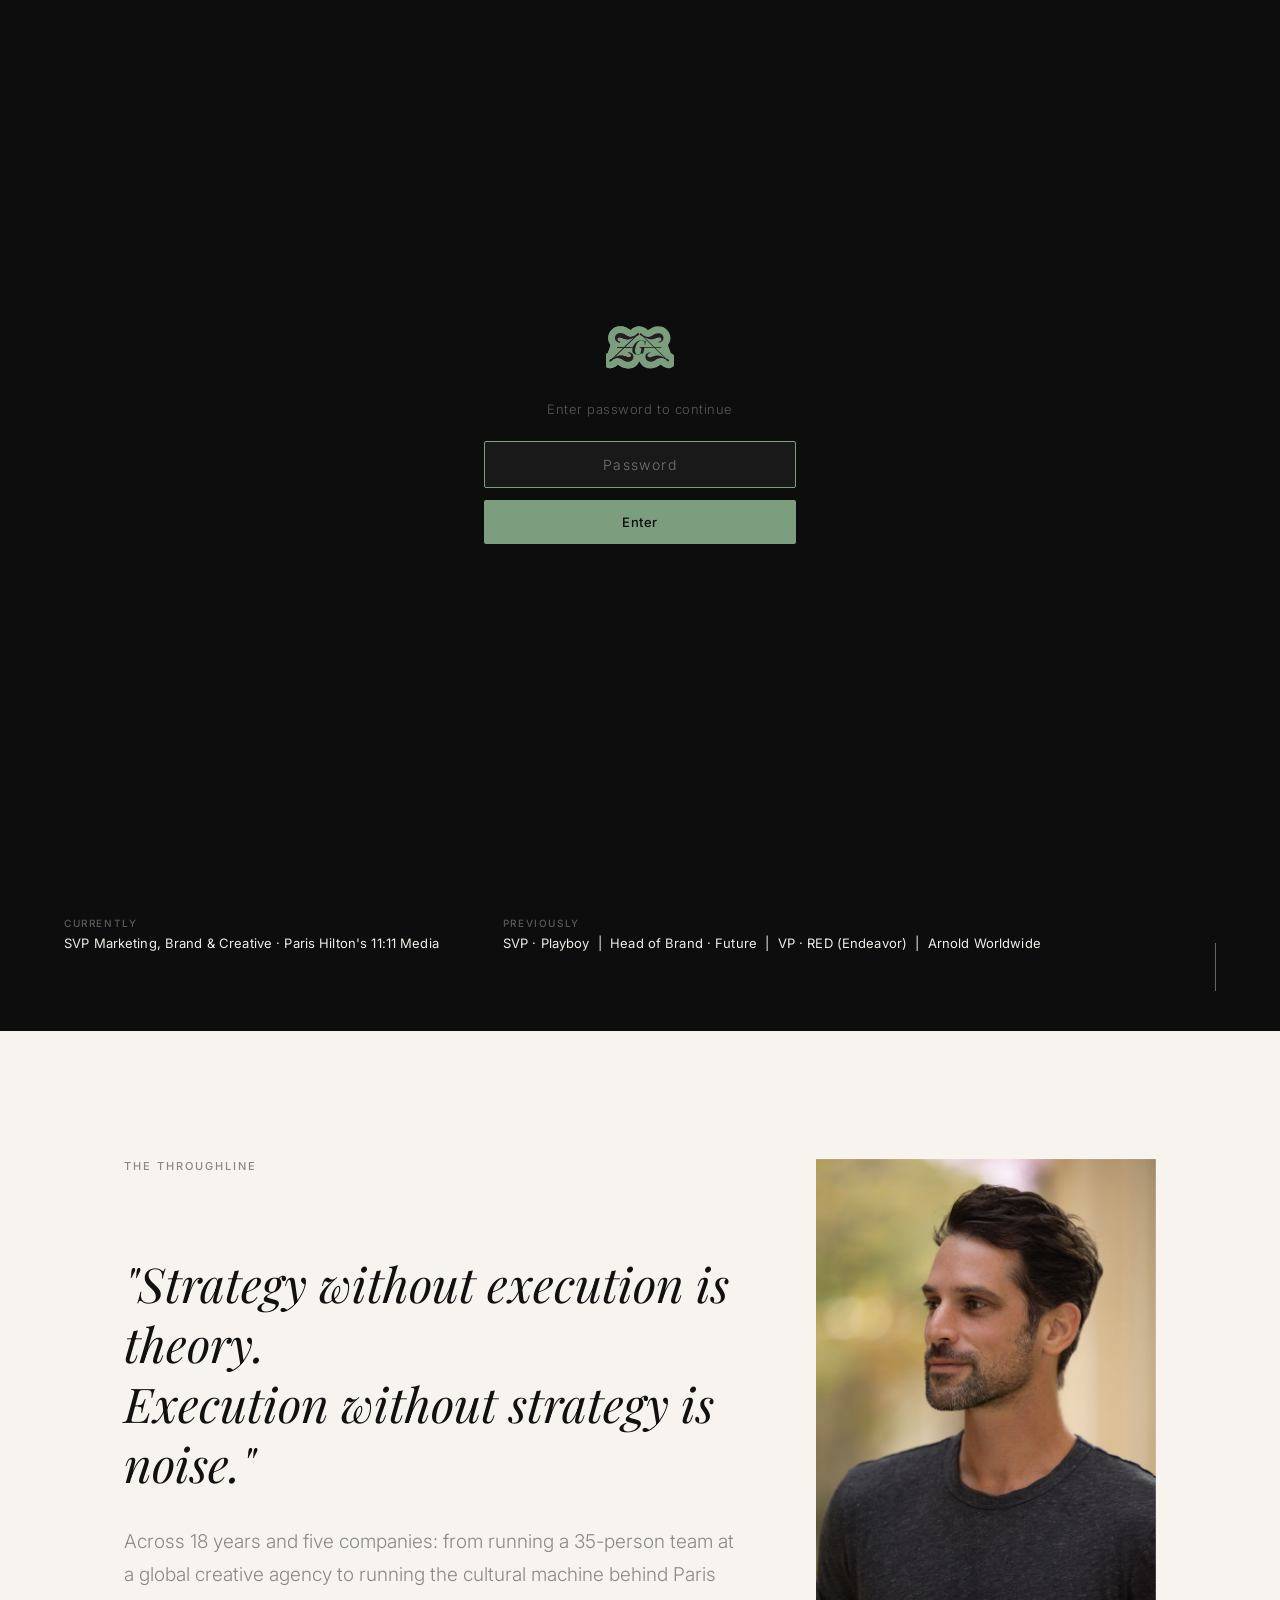
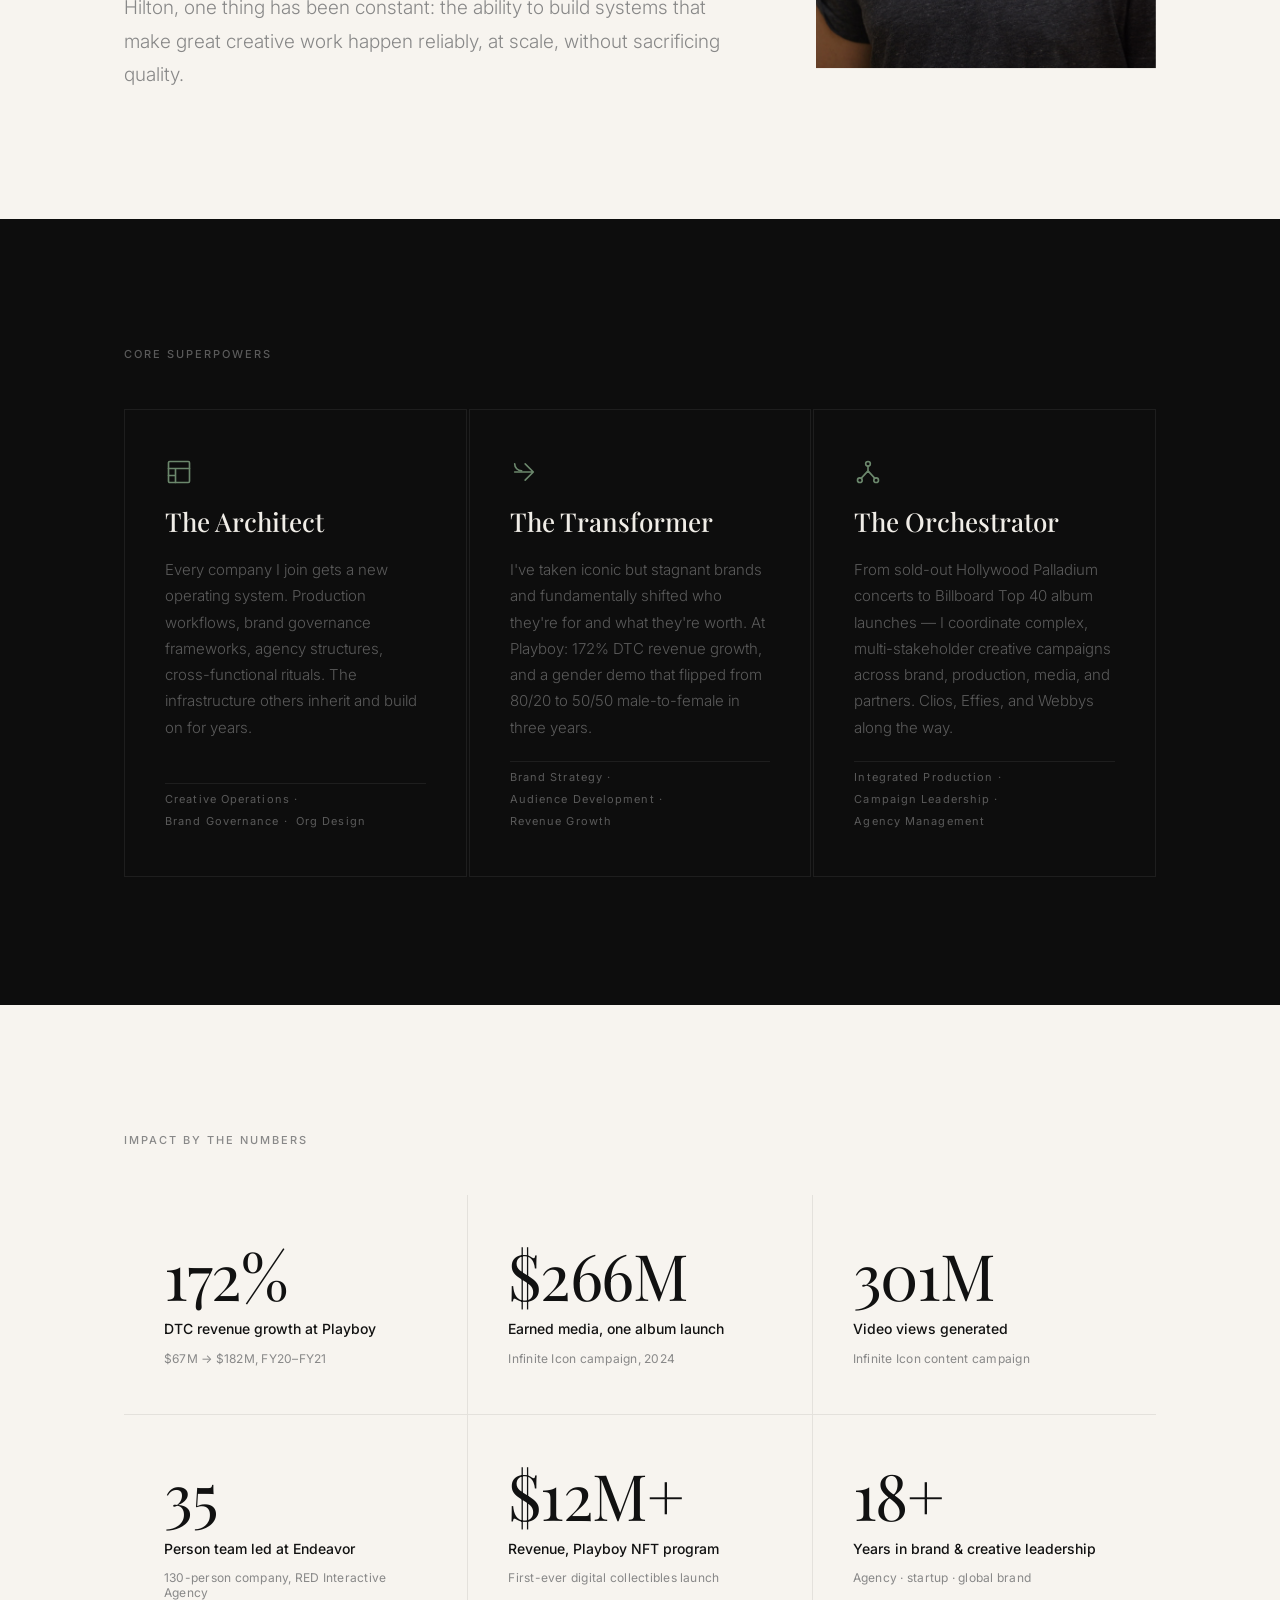
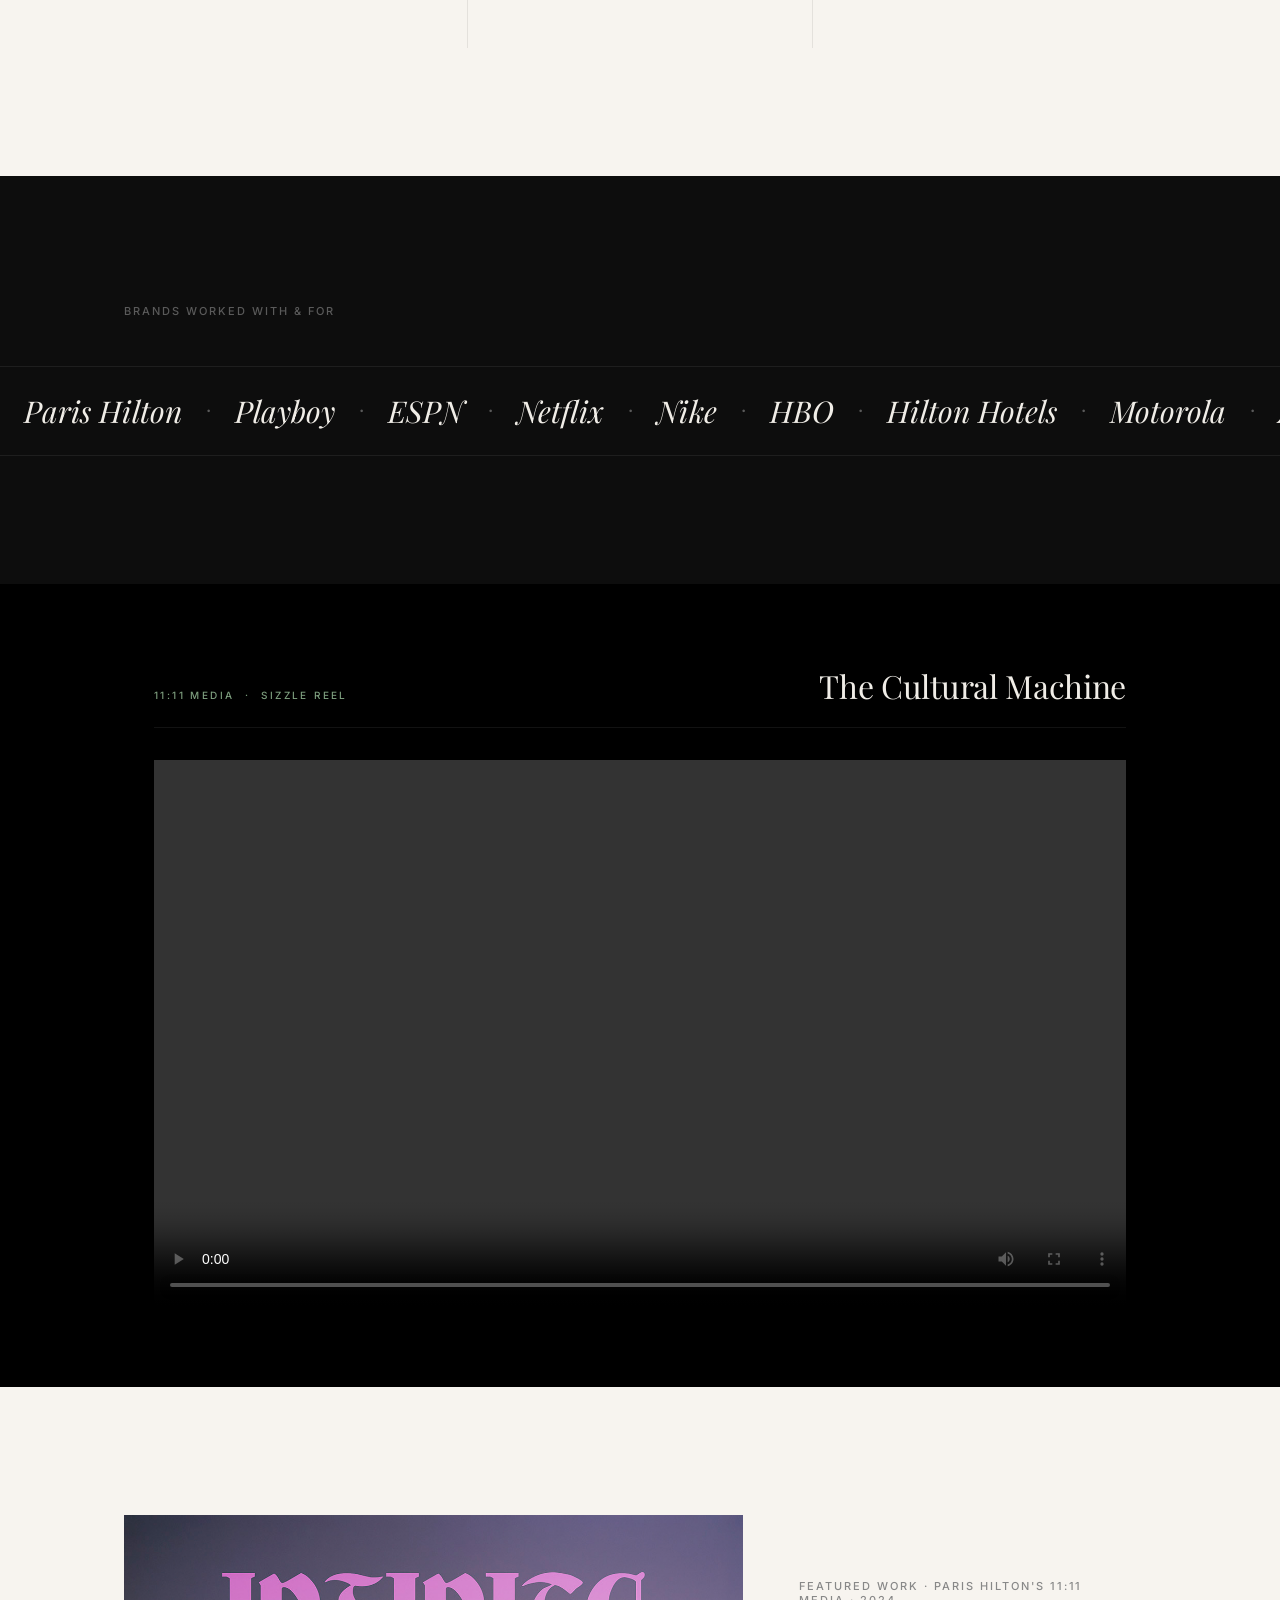
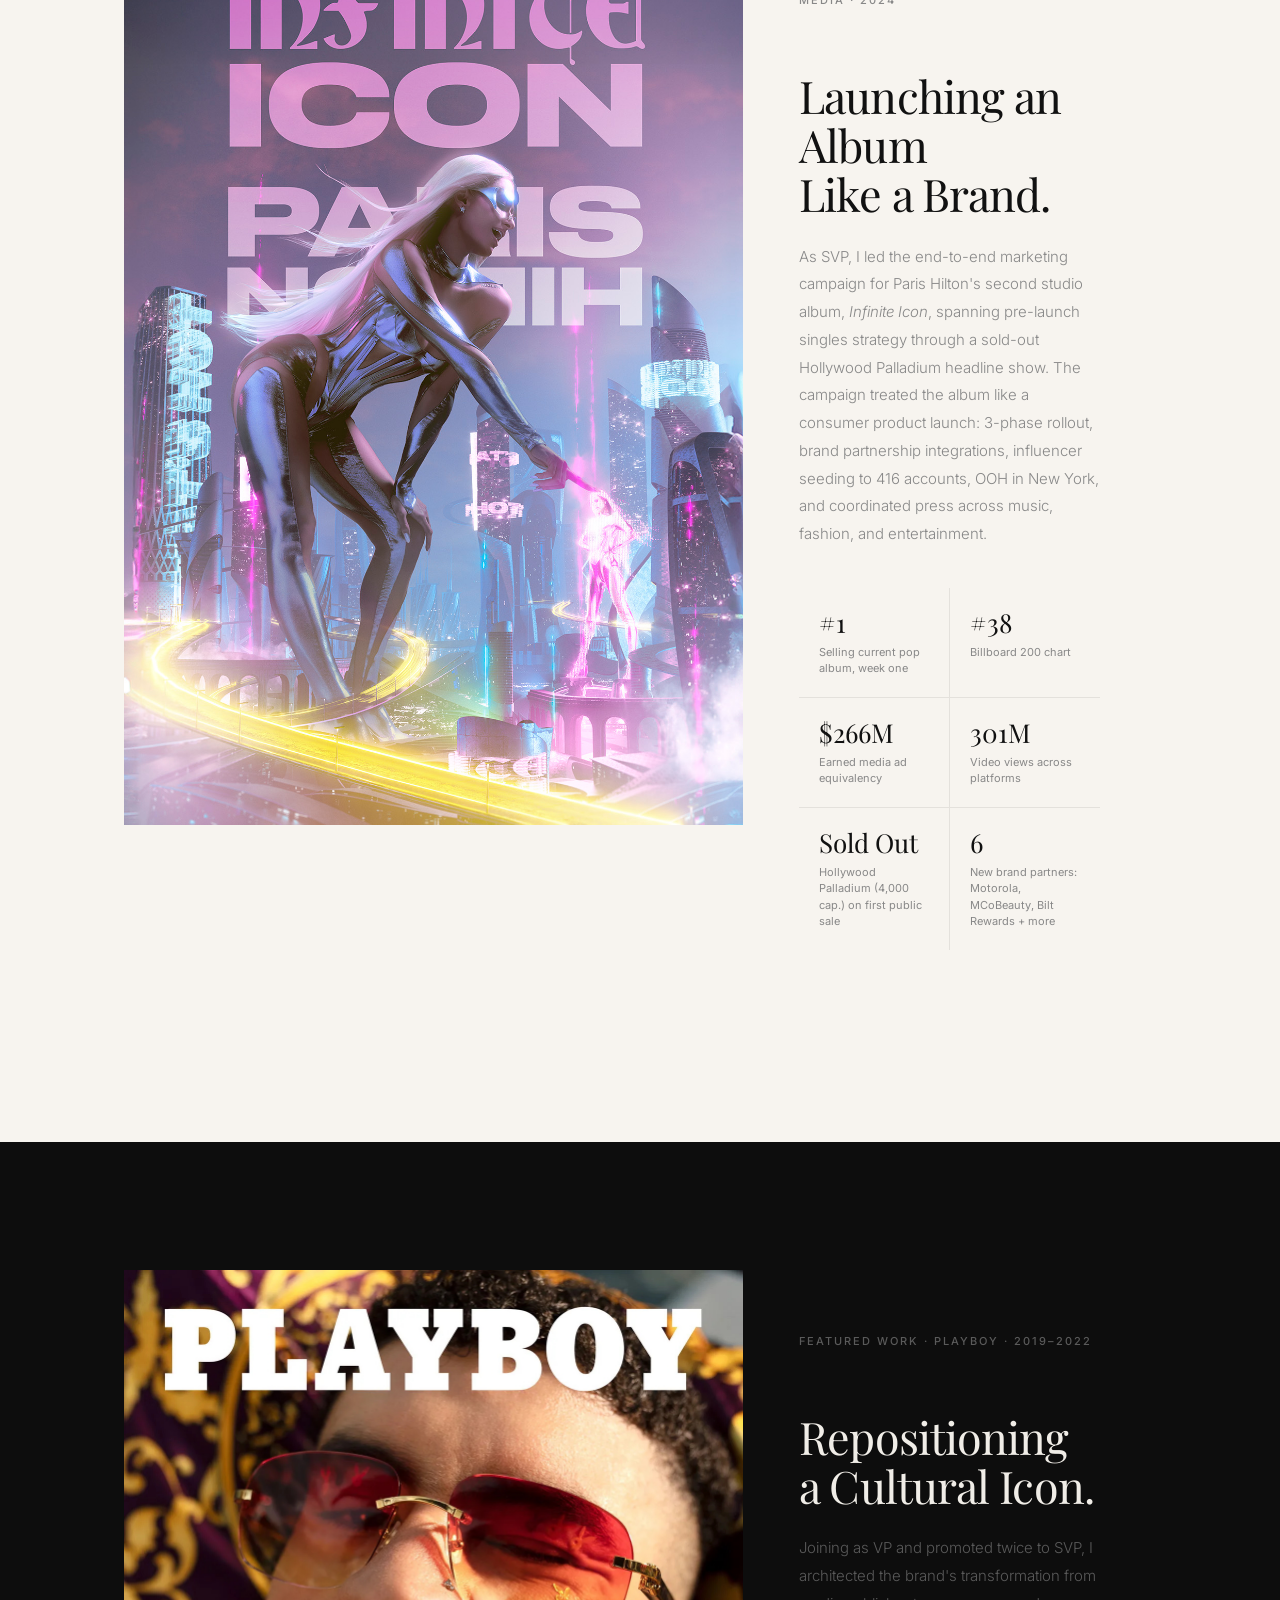
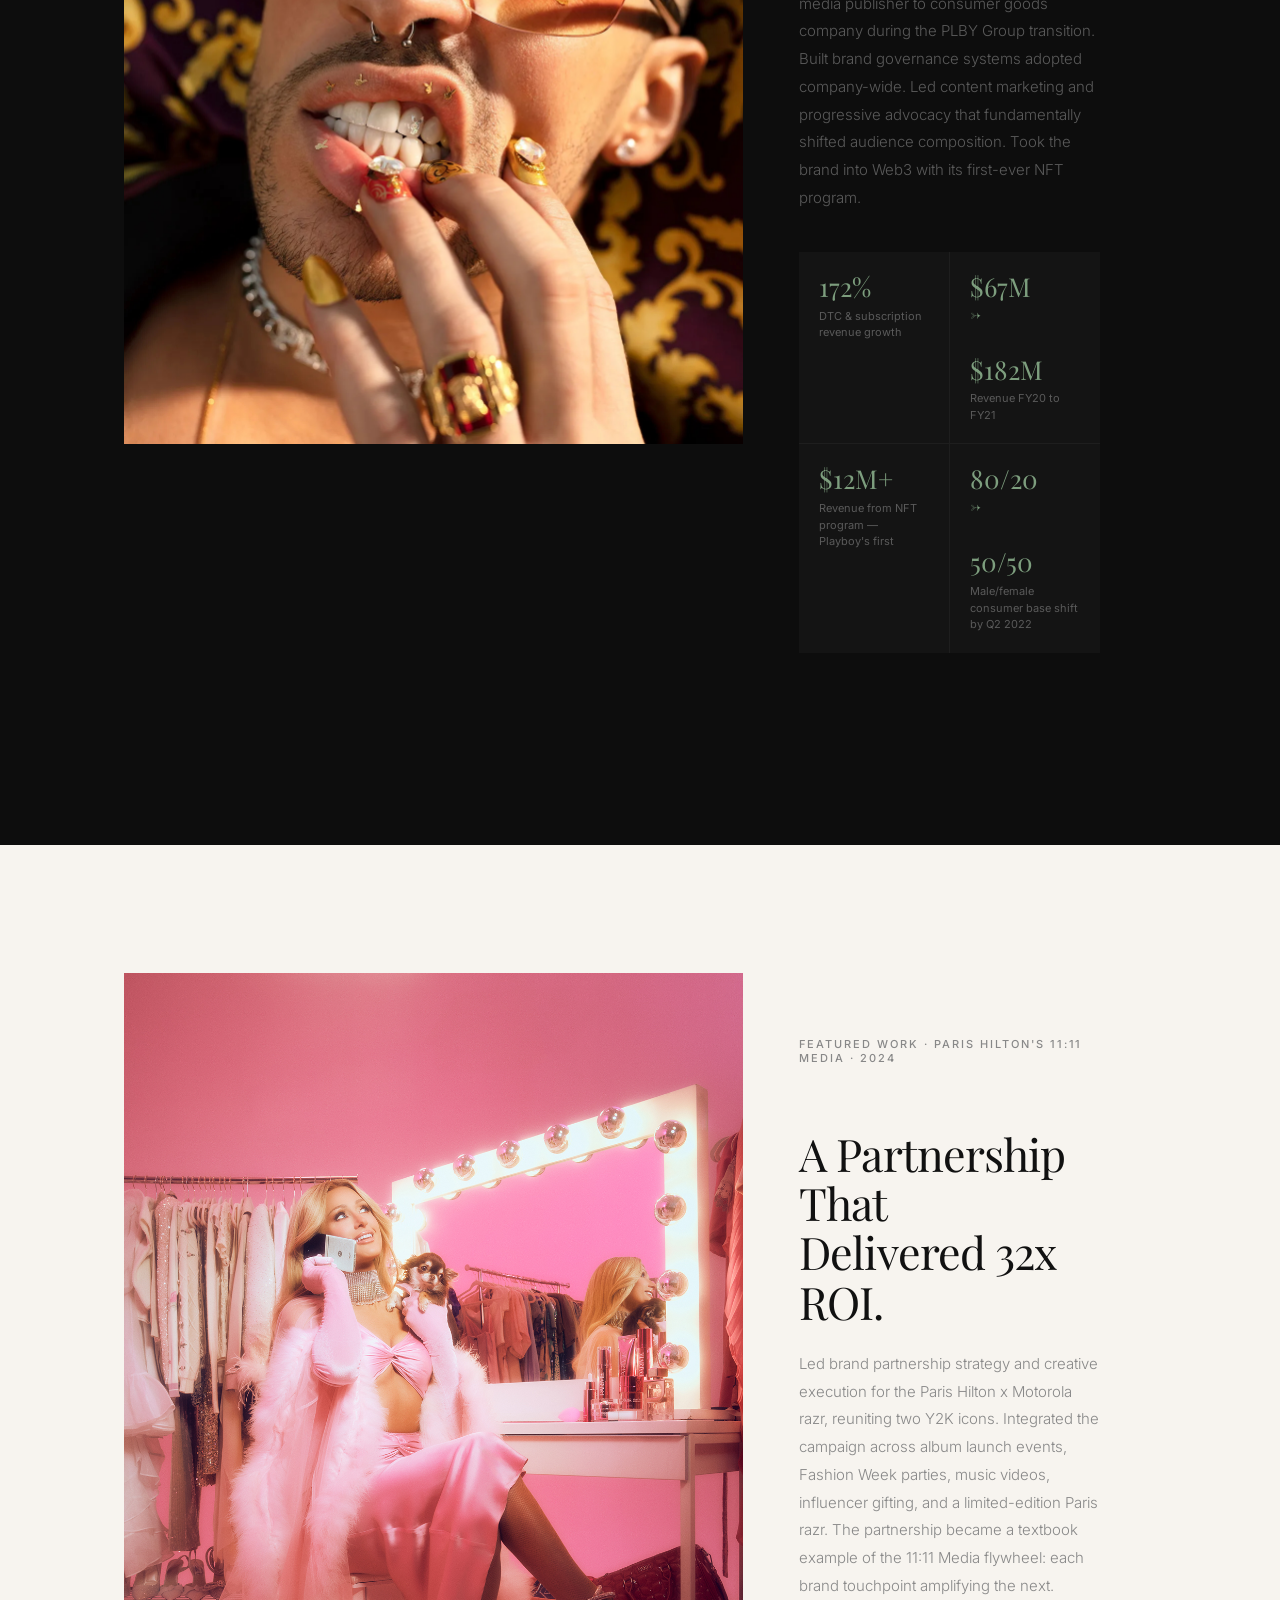
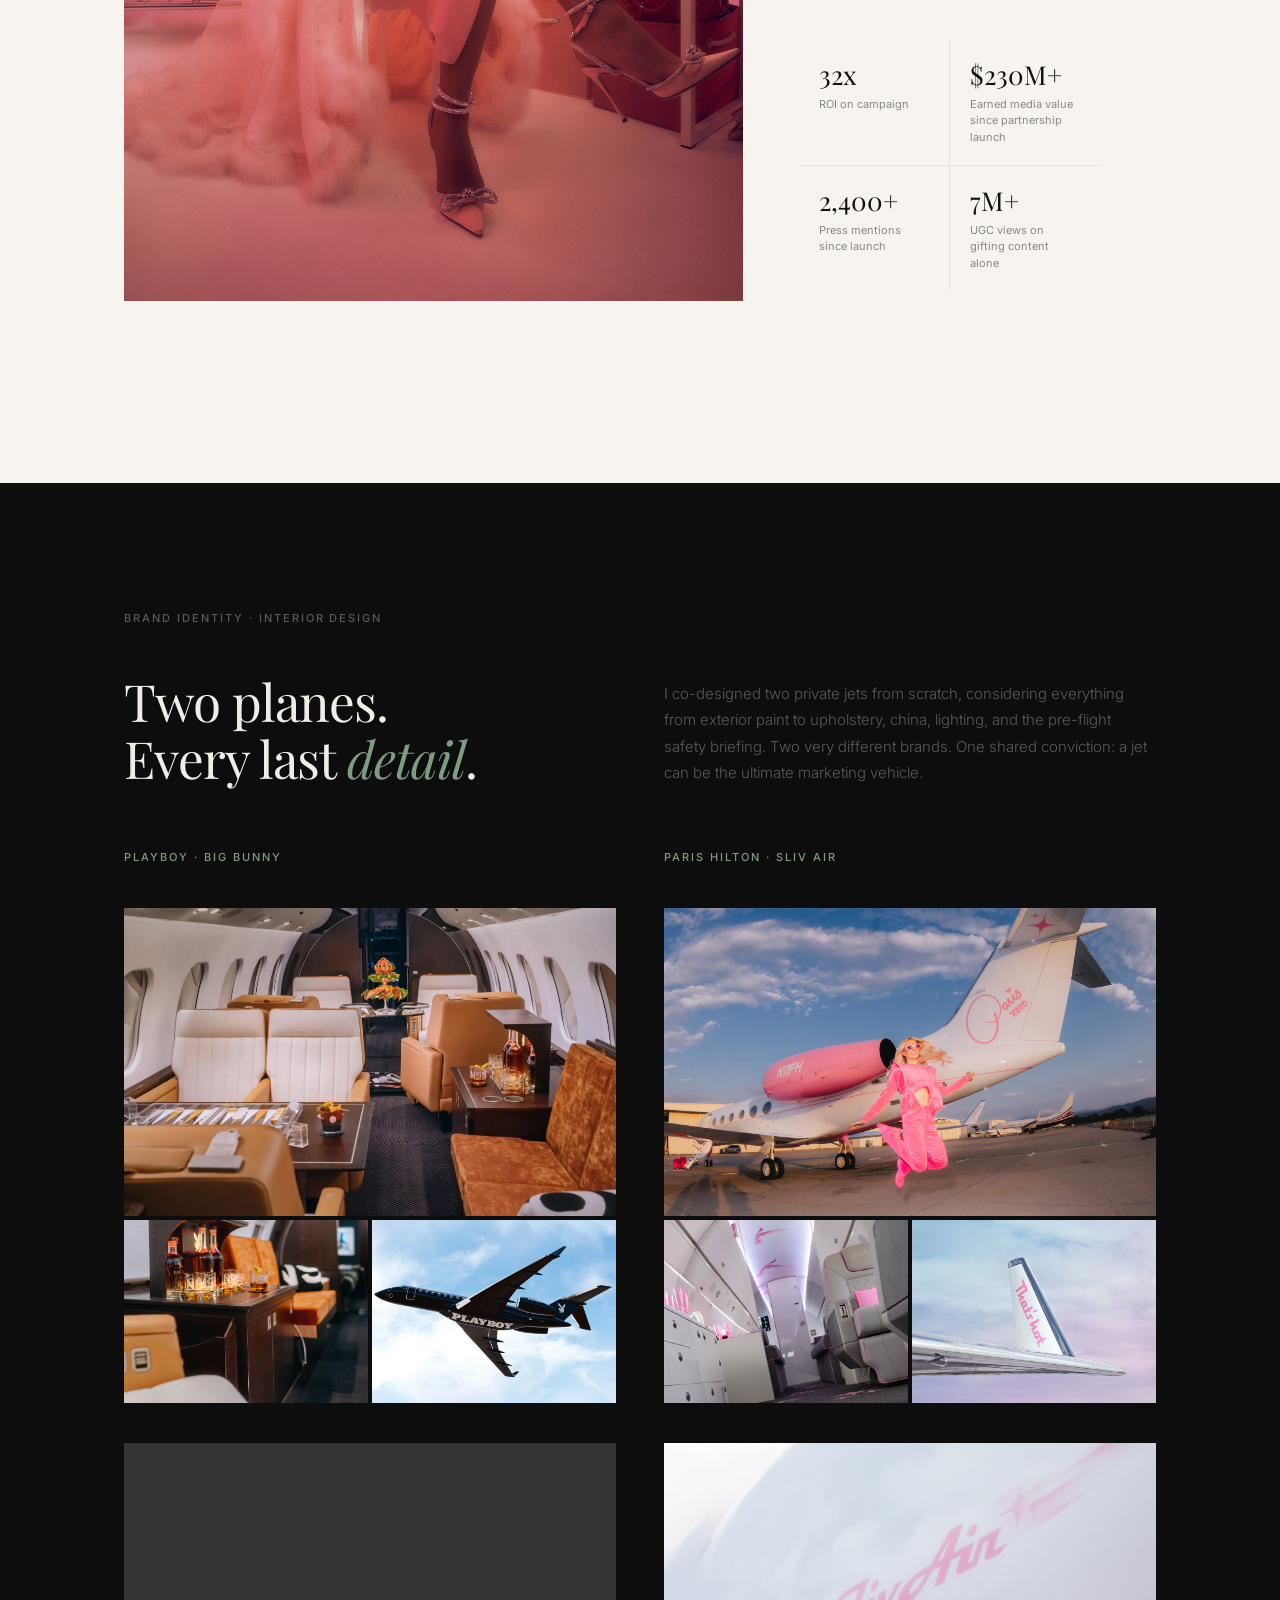
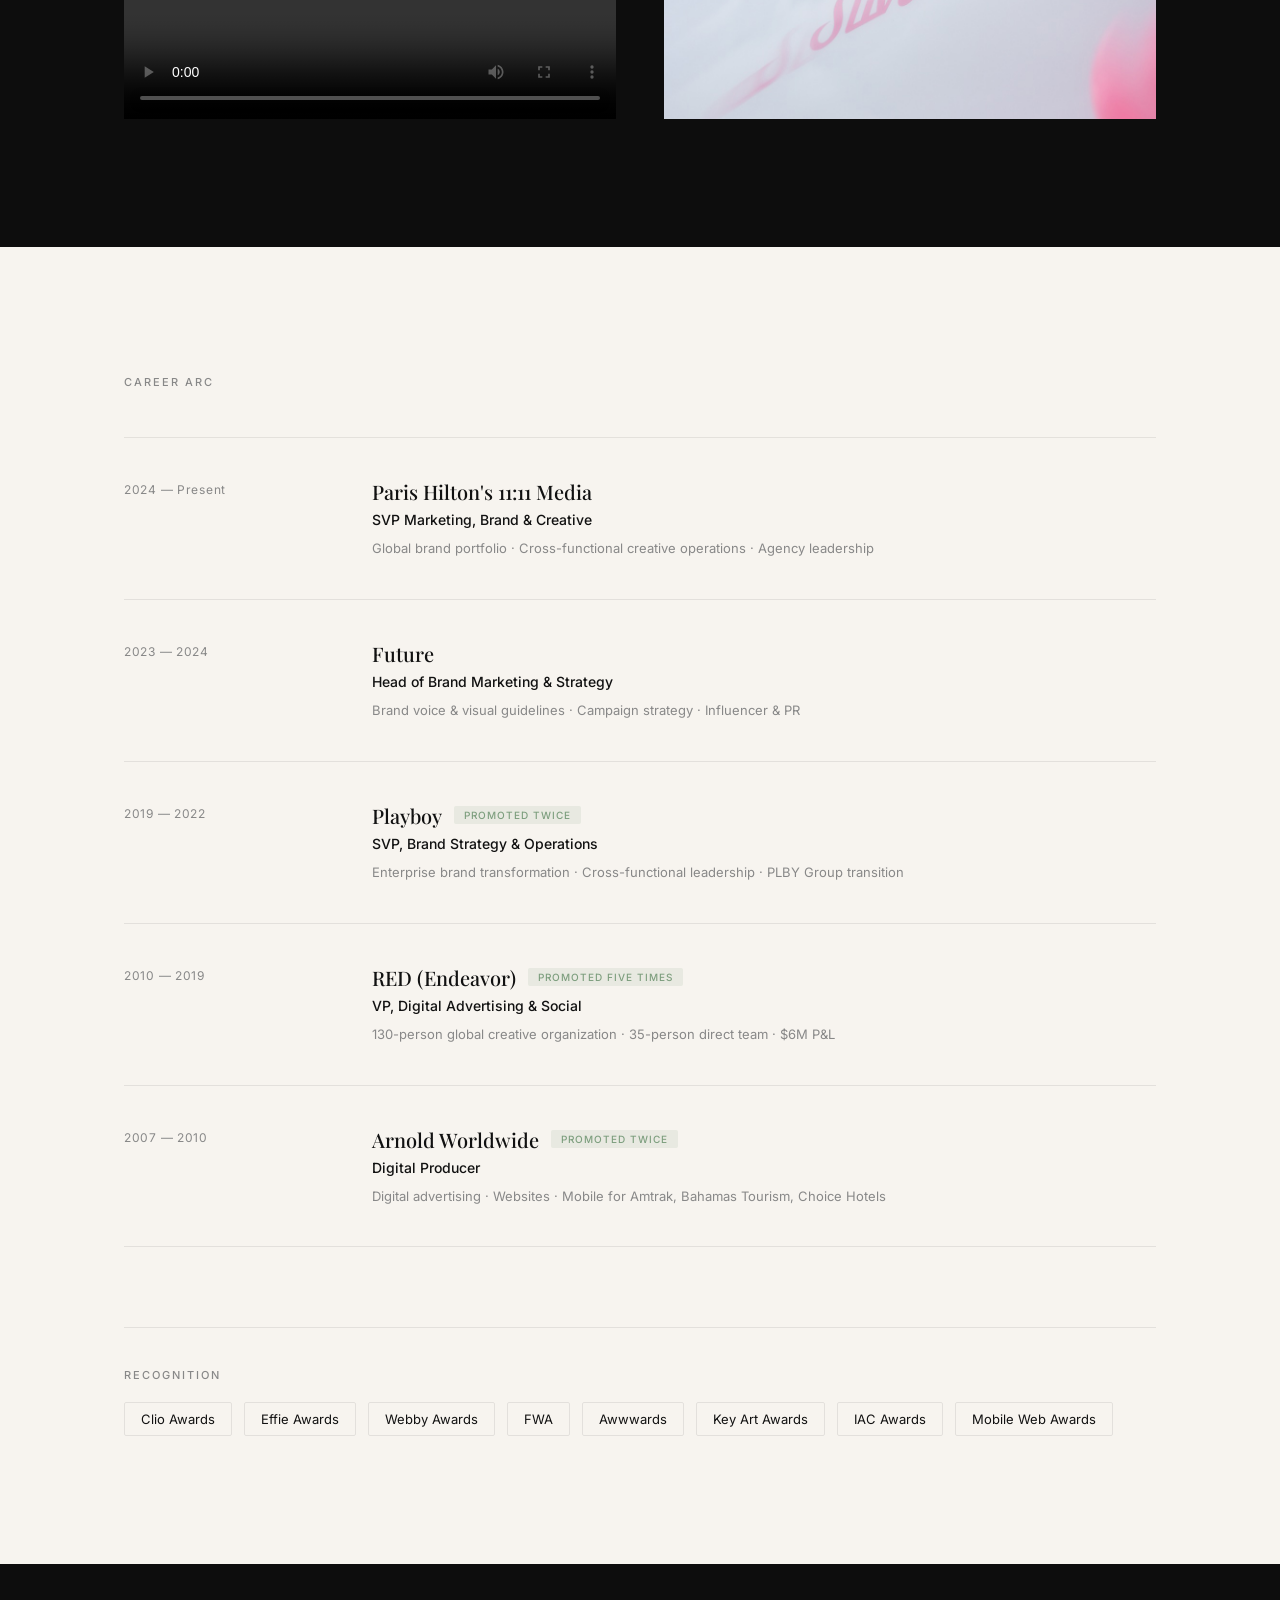
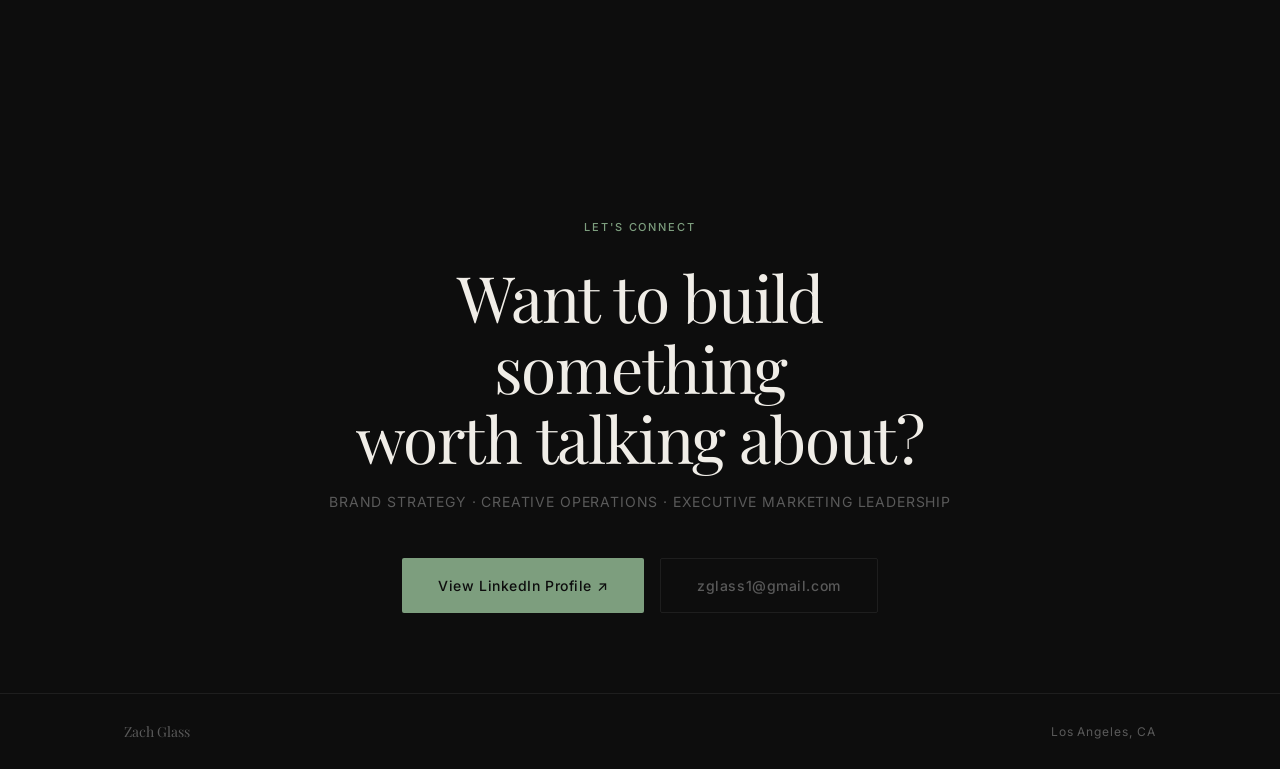
==== portfolio.html @ e33f1afa "Swap slivair-1.jpeg for new Sliv Air main photo" ====
<!DOCTYPE html>
<html lang="en">
<head>
  <meta charset="UTF-8" />
  <meta name="viewport" content="width=device-width, initial-scale=1.0" />
  <title>Zach Glass — Brand & Creative Executive</title>
  <meta name="description" content="Brand and creative marketing executive with 18+ years leading large-scale marketing, production, and cross-functional teams for global consumer brands." />
  <link rel="preconnect" href="https://fonts.googleapis.com" />
  <link rel="preconnect" href="https://fonts.gstatic.com" crossorigin />
  <link href="https://fonts.googleapis.com/css2?family=Playfair+Display:ital,wght@0,400;0,500;0,700;1,400;1,500&family=Inter:wght@300;400;500;600&display=swap" rel="stylesheet" />
  <link rel="icon" type="image/svg+xml" href="logo.svg" />
  <link rel="stylesheet" href="style.css" />
</head>
<body>

  <!-- PASSWORD GATE -->
  <div id="password-gate">
    <div class="gate-inner">
      <img src="logo.svg" alt="Zach Glass" class="gate-logo-img">
<p class="gate-sub">Enter password to continue</p>
      <form class="gate-form" onsubmit="checkPassword(event)">
        <input id="gate-input" class="gate-input" type="password" placeholder="Password" autocomplete="off" autofocus />
        <button class="btn btn--primary gate-btn" type="submit">Enter</button>
      </form>
      <p class="gate-error" id="gate-error">Incorrect password</p>
    </div>
  </div>

  <script>
    (function() {
      if (sessionStorage.getItem('zg-auth') === 'true') {
        document.getElementById('password-gate').style.display = 'none';
      }
    })();
    function checkPassword(e) {
      e.preventDefault();
      const val = document.getElementById('gate-input').value;
      if (val === 'glass') {
        sessionStorage.setItem('zg-auth', 'true');
        const gate = document.getElementById('password-gate');
        gate.style.opacity = '0';
        gate.style.transition = 'opacity 0.4s ease';
        setTimeout(() => gate.style.display = 'none', 400);
      } else {
        document.getElementById('gate-error').style.opacity = '1';
        document.getElementById('gate-input').value = '';
        document.getElementById('gate-input').focus();
      }
    }
  </script>

  <!-- NAV -->
  <nav class="nav" id="nav">
    <div class="nav-inner">
      <a href="#hero" class="nav-logo"><img src="logo.svg" alt="Zach Glass" class="nav-logo-img"></a>
      <div class="nav-links">
        <a href="#work" class="nav-link">Work</a>
        <a href="#impact" class="nav-link">Impact</a>
        <a href="#jets" class="nav-link">Jets</a>
        <a href="#career" class="nav-link">Career</a>
        <a href="https://linkedin.com/in/zglass" target="_blank" rel="noopener" class="nav-cta">LinkedIn ↗</a>
      </div>
    </div>
  </nav>

  <main>

    <!-- HERO -->
    <section id="hero" class="hero">
      <div class="container">
        <p class="eyebrow reveal">Brand &amp; Creative Executive &nbsp;·&nbsp; Los Angeles</p>
        <h1 class="hero-title reveal">
          Most brand<br>
          executives think<br>
          in campaigns.<br>
          <em>Zach Glass</em><br>
          thinks in systems.
        </h1>
        <p class="hero-sub reveal">
          18 years building the creative infrastructure behind iconic consumer brands.
        </p>
        <div class="hero-actions reveal">
          <a href="https://linkedin.com/in/zglass" target="_blank" rel="noopener" class="btn btn--primary">
            Connect on LinkedIn <span class="btn-icon">↗</span>
          </a>
          <a href="#work" class="btn btn--ghost">View Work</a>
        </div>
      </div>
      <div class="hero-footer">
        <div class="hero-footer-item reveal">
          <span class="hero-footer-label">Currently</span>
          <span class="hero-footer-value">SVP Marketing, Brand &amp; Creative · Paris Hilton's 11:11 Media</span>
        </div>
        <div class="hero-footer-item reveal">
          <span class="hero-footer-label">Previously</span>
          <span class="hero-footer-value">SVP · Playboy &nbsp;|&nbsp; Head of Brand · Future &nbsp;|&nbsp; VP · RED (Endeavor) &nbsp;|&nbsp; Arnold Worldwide</span>
        </div>
      </div>
      <button class="scroll-cue" aria-label="Scroll down" onclick="document.getElementById('positioning').scrollIntoView({behavior:'smooth'})">
        <div class="scroll-cue-line"></div>
      </button>
    </section>

    <!-- POSITIONING -->
    <section id="positioning" class="section section--light">
      <div class="container">
        <div class="positioning-split">
          <div class="positioning-block reveal">
            <p class="section-label">The throughline</p>
            <blockquote class="positioning-quote">
              "Strategy without execution is theory.<br>
              Execution without strategy is noise."
            </blockquote>
            <p class="positioning-body">
              Across 18 years and five companies: from running a 35-person team at a global creative agency to running the cultural machine behind Paris Hilton, one thing has been constant: the ability to build systems that make great creative work happen reliably, at scale, without sacrificing quality.
            </p>
          </div>
          <div class="headshot-slot reveal">
            <img src="headshot-2025.jpeg" alt="Zach Glass" style="width:100%;height:auto;display:block;">
          </div>
        </div>
      </div>
    </section>

    <!-- SUPERPOWERS -->
    <section id="superpowers" class="section section--dark">
      <div class="container">
        <p class="section-label section-label--light reveal">Core superpowers</p>
        <div class="pillars-grid">

          <div class="pillar reveal">
            <svg class="pillar-icon" width="28" height="28" viewBox="0 0 24 24" fill="none" stroke="currentColor" stroke-width="1.4" stroke-linecap="round" stroke-linejoin="round"><rect x="3" y="3" width="18" height="18" rx="1"/><path d="M3 9h18M9 9v12M3 15h6"/></svg>
<h3 class="pillar-title">The Architect</h3>
            <p class="pillar-body">
              Every company I join gets a new operating system. Production workflows, brand governance frameworks, agency structures, cross-functional rituals. The infrastructure others inherit and build on for years.
            </p>
            <ul class="pillar-tags">
              <li>Creative Operations</li>
              <li>Brand Governance</li>
              <li>Org Design</li>
            </ul>
          </div>

          <div class="pillar reveal">
            <svg class="pillar-icon" width="28" height="28" viewBox="0 0 24 24" fill="none" stroke="currentColor" stroke-width="1.4" stroke-linecap="round" stroke-linejoin="round"><path d="M4 12h16M13 5l7 7-7 7"/><path d="M4 5c0 3.314 2.686 6 6 6"/></svg>
            <h3 class="pillar-title">The Transformer</h3>
            <p class="pillar-body">
              I've taken iconic but stagnant brands and fundamentally shifted who they're for and what they're worth. At Playboy: 172% DTC revenue growth, and a gender demo that flipped from 80/20 to 50/50 male-to-female in three years.
            </p>
            <ul class="pillar-tags">
              <li>Brand Strategy</li>
              <li>Audience Development</li>
              <li>Revenue Growth</li>
            </ul>
          </div>

          <div class="pillar reveal">
            <svg class="pillar-icon" width="28" height="28" viewBox="0 0 24 24" fill="none" stroke="currentColor" stroke-width="1.4" stroke-linecap="round" stroke-linejoin="round"><circle cx="12" cy="5" r="2"/><circle cx="5" cy="19" r="2"/><circle cx="19" cy="19" r="2"/><path d="M12 7v4M12 11l-5.5 6M12 11l5.5 6"/></svg>
            <h3 class="pillar-title">The Orchestrator</h3>
            <p class="pillar-body">
              From sold-out Hollywood Palladium concerts to Billboard Top 40 album launches — I coordinate complex, multi-stakeholder creative campaigns across brand, production, media, and partners. Clios, Effies, and Webbys along the way.
            </p>
            <ul class="pillar-tags">
              <li>Integrated Production</li>
              <li>Campaign Leadership</li>
              <li>Agency Management</li>
            </ul>
          </div>

        </div>
      </div>
    </section>

    <!-- IMPACT NUMBERS -->
    <section id="impact" class="section section--light">
      <div class="container">
        <p class="section-label reveal">Impact by the numbers</p>
        <div class="stats-grid">
          <div class="stat reveal">
            <div class="stat-number" data-target="172" data-suffix="%">0%</div>
            <div class="stat-label">DTC revenue growth at Playboy</div>
            <div class="stat-sub">$67M → $182M, FY20–FY21</div>
          </div>
          <div class="stat reveal">
            <div class="stat-number" data-target="266" data-prefix="$" data-suffix="M">$0M</div>
            <div class="stat-label">Earned media, one album launch</div>
            <div class="stat-sub">Infinite Icon campaign, 2024</div>
          </div>
          <div class="stat reveal">
            <div class="stat-number" data-target="301" data-suffix="M">0M</div>
            <div class="stat-label">Video views generated</div>
            <div class="stat-sub">Infinite Icon content campaign</div>
          </div>
          <div class="stat reveal">
            <div class="stat-number" data-target="35">0</div>
            <div class="stat-label">Person team led at Endeavor</div>
            <div class="stat-sub">130-person company, RED Interactive Agency</div>
          </div>
          <div class="stat reveal">
            <div class="stat-number" data-target="12" data-prefix="$" data-suffix="M+">$0M+</div>
            <div class="stat-label">Revenue, Playboy NFT program</div>
            <div class="stat-sub">First-ever digital collectibles launch</div>
          </div>
          <div class="stat reveal">
            <div class="stat-number" data-target="18" data-suffix="+">0+</div>
            <div class="stat-label">Years in brand &amp; creative leadership</div>
            <div class="stat-sub">Agency · startup · global brand</div>
          </div>
        </div>
      </div>
    </section>

    <!-- BRANDS -->
    <section id="brands" class="section section--dark brands-section">
      <div class="container">
        <p class="section-label section-label--light reveal">Brands worked with &amp; for</p>
      </div>
      <div class="ticker-wrap">
        <div class="ticker">
          <div class="ticker-track">
            <span class="ticker-item">Paris Hilton</span>
            <span class="ticker-dot">·</span>
            <span class="ticker-item">Playboy</span>
            <span class="ticker-dot">·</span>
            <span class="ticker-item">ESPN</span>
            <span class="ticker-dot">·</span>
            <span class="ticker-item">Netflix</span>
            <span class="ticker-dot">·</span>
            <span class="ticker-item">Nike</span>
            <span class="ticker-dot">·</span>
            <span class="ticker-item">HBO</span>
            <span class="ticker-dot">·</span>
            <span class="ticker-item">Hilton Hotels</span>
            <span class="ticker-dot">·</span>
            <span class="ticker-item">Motorola</span>
            <span class="ticker-dot">·</span>
            <span class="ticker-item">Amazon</span>
            <span class="ticker-dot">·</span>
            <span class="ticker-item">Walmart</span>
            <span class="ticker-dot">·</span>
            <span class="ticker-item">Under Armour</span>
            <span class="ticker-dot">·</span>
            <span class="ticker-item">Lancôme</span>
            <span class="ticker-dot">·</span>
            <span class="ticker-item">Karl Lagerfeld</span>
            <span class="ticker-dot">·</span>
            <span class="ticker-item">Warner Bros.</span>
            <span class="ticker-dot">·</span>
            <span class="ticker-item">Disney</span>
            <span class="ticker-dot">·</span>
            <span class="ticker-item">Paramount</span>
            <span class="ticker-dot">·</span>
            <span class="ticker-item">Universal</span>
            <span class="ticker-dot">·</span>
            <span class="ticker-item">Hulu</span>
            <span class="ticker-dot">·</span>
            <span class="ticker-item">Anheuser-Busch</span>
            <span class="ticker-dot">·</span>
            <span class="ticker-item">NYX Cosmetics</span>
            <span class="ticker-dot">·</span>
            <span class="ticker-item">PacSun</span>
            <span class="ticker-dot">·</span>
            <span class="ticker-item">Mattel</span>
            <span class="ticker-dot">·</span>
            <span class="ticker-item">Nickelodeon</span>
            <span class="ticker-dot">·</span>
            <!-- duplicate for seamless loop -->
            <span class="ticker-item">Paris Hilton</span>
            <span class="ticker-dot">·</span>
            <span class="ticker-item">Playboy</span>
            <span class="ticker-dot">·</span>
            <span class="ticker-item">ESPN</span>
            <span class="ticker-dot">·</span>
            <span class="ticker-item">Netflix</span>
            <span class="ticker-dot">·</span>
            <span class="ticker-item">Nike</span>
            <span class="ticker-dot">·</span>
            <span class="ticker-item">HBO</span>
            <span class="ticker-dot">·</span>
            <span class="ticker-item">Hilton Hotels</span>
            <span class="ticker-dot">·</span>
            <span class="ticker-item">Motorola</span>
            <span class="ticker-dot">·</span>
            <span class="ticker-item">Amazon</span>
            <span class="ticker-dot">·</span>
            <span class="ticker-item">Walmart</span>
            <span class="ticker-dot">·</span>
            <span class="ticker-item">Under Armour</span>
            <span class="ticker-dot">·</span>
            <span class="ticker-item">Lancôme</span>
            <span class="ticker-dot">·</span>
            <span class="ticker-item">Karl Lagerfeld</span>
            <span class="ticker-dot">·</span>
            <span class="ticker-item">Warner Bros.</span>
            <span class="ticker-dot">·</span>
            <span class="ticker-item">Disney</span>
            <span class="ticker-dot">·</span>
            <span class="ticker-item">Paramount</span>
            <span class="ticker-dot">·</span>
            <span class="ticker-item">Universal</span>
            <span class="ticker-dot">·</span>
            <span class="ticker-item">Hulu</span>
            <span class="ticker-dot">·</span>
            <span class="ticker-item">Anheuser-Busch</span>
            <span class="ticker-dot">·</span>
            <span class="ticker-item">NYX Cosmetics</span>
            <span class="ticker-dot">·</span>
            <span class="ticker-item">PacSun</span>
            <span class="ticker-dot">·</span>
            <span class="ticker-item">Mattel</span>
            <span class="ticker-dot">·</span>
            <span class="ticker-item">Nickelodeon</span>
            <span class="ticker-dot">·</span>
          </div>
        </div>
      </div>
    </section>

    <!-- SIZZLE REEL -->
    <section class="sizzle-section">
      <div class="container">
        <div class="sizzle-header reveal">
          <span class="sizzle-label">11:11 Media &nbsp;·&nbsp; Sizzle Reel</span>
          <span class="sizzle-title">The Cultural Machine</span>
        </div>
        <div class="sizzle-video-wrap reveal">
          <video
            src="sizzle-1111.mp4"
            controls
            playsinline
            preload="metadata"
            poster=""
          ></video>
        </div>
      </div>
    </section>

    <!-- FEATURED WORK: INFINITE ICON -->
    <section id="work" class="section section--light case-study">
      <div class="container">
        <div class="case-study-visual reveal">
          <div class="case-img-slot">
            <img src="infinite-icon.jpg" alt="Infinite Icon Campaign" style="width:100%;height:auto;display:block;">
          </div>
          <div class="case-study-content">
            <p class="section-label">Featured work · Paris Hilton's 11:11 Media · 2024</p>
            <h2 class="case-title">Launching an Album<br>Like a Brand.</h2>
            <p class="case-body">
              As SVP, I led the end-to-end marketing campaign for Paris Hilton's second studio album, <em>Infinite Icon</em>, spanning pre-launch singles strategy through a sold-out Hollywood Palladium headline show. The campaign treated the album like a consumer product launch: 3-phase rollout, brand partnership integrations, influencer seeding to 416 accounts, OOH in New York, and coordinated press across music, fashion, and entertainment.
            </p>
            <div class="case-stats">
              <div class="case-stat">
                <div class="case-stat-value">#1</div>
                <div class="case-stat-label">Selling current pop album, week one</div>
              </div>
              <div class="case-stat">
                <div class="case-stat-value">#38</div>
                <div class="case-stat-label">Billboard 200 chart</div>
              </div>
              <div class="case-stat">
                <div class="case-stat-value">$266M</div>
                <div class="case-stat-label">Earned media ad equivalency</div>
              </div>
              <div class="case-stat">
                <div class="case-stat-value">301M</div>
                <div class="case-stat-label">Video views across platforms</div>
              </div>
              <div class="case-stat">
                <div class="case-stat-value">Sold Out</div>
                <div class="case-stat-label">Hollywood Palladium (4,000 cap.) on first public sale</div>
              </div>
              <div class="case-stat">
                <div class="case-stat-value">6</div>
                <div class="case-stat-label">New brand partners: Motorola, MCoBeauty, Bilt Rewards + more</div>
              </div>
            </div>
          </div>
        </div>
      </div>
    </section>

    <!-- FEATURED WORK: PLAYBOY -->
    <section id="work-2" class="section section--dark case-study case-study--dark">
      <div class="container">
        <div class="case-study-visual case-study-visual--reverse case-study-visual--img-wide reveal">
          <div class="case-study-content">
            <p class="section-label section-label--light">Featured work · Playboy · 2019–2022</p>
            <h2 class="case-title">Repositioning<br>a Cultural Icon.</h2>
            <p class="case-body case-body--light">
              Joining as VP and promoted twice to SVP, I architected the brand's transformation from media publisher to consumer goods company during the PLBY Group transition. Built brand governance systems adopted company-wide. Led content marketing and progressive advocacy that fundamentally shifted audience composition. Took the brand into Web3 with its first-ever NFT program.
            </p>
            <div class="case-stats case-stats--dark">
              <div class="case-stat">
                <div class="case-stat-value">172%</div>
                <div class="case-stat-label">DTC &amp; subscription revenue growth</div>
              </div>
              <div class="case-stat case-stat--arrow">
                <div class="case-stat-value">$67M<br><span class="arrow">→</span><br>$182M</div>
                <div class="case-stat-label">Revenue FY20 to FY21</div>
              </div>
              <div class="case-stat">
                <div class="case-stat-value">$12M+</div>
                <div class="case-stat-label">Revenue from NFT program — Playboy's first</div>
              </div>
              <div class="case-stat case-stat--arrow">
                <div class="case-stat-value">80/20<br><span class="arrow">→</span><br>50/50</div>
                <div class="case-stat-label">Male/female consumer base shift by Q2 2022</div>
              </div>
            </div>
          </div>
          <div class="case-img-slot">
            <img src="bad-bunny-playboy-cover-2020.jpeg" alt="Playboy Campaign" style="width:100%;height:auto;display:block;">
          </div>
        </div>
      </div>
    </section>

    <!-- FEATURED WORK: MOTOROLA RAZR -->
    <section id="work-3" class="section section--light case-study">
      <div class="container">
        <div class="case-study-visual reveal">
          <div class="case-img-slot">
            <img src="motorola.jpg" alt="Motorola RAZR Campaign" style="width:100%;height:auto;display:block;">
          </div>
          <div class="case-study-content">
            <p class="section-label">Featured work · Paris Hilton's 11:11 Media · 2024</p>
            <h2 class="case-title">A Partnership That<br>Delivered 32x ROI.</h2>
            <p class="case-body">
              Led brand partnership strategy and creative execution for the Paris Hilton x Motorola razr, reuniting two Y2K icons. Integrated the campaign across album launch events, Fashion Week parties, music videos, influencer gifting, and a limited-edition Paris razr. The partnership became a textbook example of the 11:11 Media flywheel: each brand touchpoint amplifying the next.
            </p>
            <div class="case-stats">
              <div class="case-stat">
                <div class="case-stat-value">32x</div>
                <div class="case-stat-label">ROI on campaign</div>
              </div>
              <div class="case-stat">
                <div class="case-stat-value">$230M+</div>
                <div class="case-stat-label">Earned media value since partnership launch</div>
              </div>
              <div class="case-stat">
                <div class="case-stat-value">2,400+</div>
                <div class="case-stat-label">Press mentions since launch</div>
              </div>
              <div class="case-stat">
                <div class="case-stat-value">7M+</div>
                <div class="case-stat-label">UGC views on gifting content alone</div>
              </div>
            </div>
          </div>
        </div>
      </div>
    </section>

    <!-- JETS -->
    <section id="jets" class="section section--dark">
      <div class="container">
        <p class="section-label section-label--light reveal">Brand identity · Interior design</p>
        <div class="jets-header reveal">
          <h2 class="jets-title">Two planes.<br>Every last <em>detail</em>.</h2>
          <p class="jets-intro-text">
            I co-designed two private jets from scratch, considering everything from exterior paint to upholstery, china, lighting, and the pre-flight safety briefing. Two very different brands. One shared conviction: a jet can be the ultimate marketing vehicle.
          </p>
        </div>
        <div class="jets-grid">

          <div class="jet-card reveal">
            <p class="eyebrow eyebrow--jet">Playboy · Big Bunny</p>
            <div class="jet-photos">
              <img class="jet-photo-main" src="bigbunny/playboy-big-bunny-2-2.jpg" alt="Playboy Big Bunny exterior">
              <div class="jet-photos-secondary">
                <img src="bigbunny/playboy-big-bunny-3-3.jpg" alt="Big Bunny interior">
                <img src="bigbunny/playboy-big-bunny-4-4.jpg" alt="Big Bunny detail">
              </div>
            </div>
            <div class="jet-video-wrap">
              <video src="bigbunny-video.mp4" controls playsinline preload="metadata"></video>
            </div>
          </div>

          <div class="jet-card reveal">
            <p class="eyebrow eyebrow--jet">Paris Hilton · Sliv Air</p>
            <div class="jet-photos">
              <img class="jet-photo-main" src="SlivAir/PH_06032025_AO-7019-crop.jpg" alt="Sliv Air exterior">
              <div class="jet-photos-secondary">
                <img src="sliv-air-interior.jpg" alt="Sliv Air interior">
                <img src="slivair-ext.jpeg" alt="Sliv Air on tarmac">
              </div>
            </div>
            <div class="jet-video-wrap">
              <img src="slivair-logo-16x9.jpg" alt="Sliv Air" style="width:100%;height:100%;object-fit:cover;display:block;">
            </div>
          </div>

        </div>
      </div>
    </section>

    <!-- CAREER -->
    <section id="career" class="section section--light">
      <div class="container">
        <p class="section-label reveal">Career arc</p>
        <div class="timeline">

          <div class="timeline-item reveal">
            <div class="timeline-date">2024 — Present</div>
            <div class="timeline-content">
              <div class="timeline-company">Paris Hilton's 11:11 Media</div>
              <div class="timeline-role">SVP Marketing, Brand &amp; Creative</div>
              <p class="timeline-scope">Global brand portfolio · Cross-functional creative operations · Agency leadership</p>
            </div>
          </div>

          <div class="timeline-item reveal">
            <div class="timeline-date">2023 — 2024</div>
            <div class="timeline-content">
              <div class="timeline-company">Future</div>
              <div class="timeline-role">Head of Brand Marketing &amp; Strategy</div>
              <p class="timeline-scope">Brand voice &amp; visual guidelines · Campaign strategy · Influencer &amp; PR</p>
            </div>
          </div>

          <div class="timeline-item reveal">
            <div class="timeline-date">2019 — 2022</div>
            <div class="timeline-content">
              <div class="timeline-company">Playboy <span class="timeline-badge">Promoted twice</span></div>
              <div class="timeline-role">SVP, Brand Strategy &amp; Operations</div>
              <p class="timeline-scope">Enterprise brand transformation · Cross-functional leadership · PLBY Group transition</p>
            </div>
          </div>

          <div class="timeline-item reveal">
            <div class="timeline-date">2010 — 2019</div>
            <div class="timeline-content">
              <div class="timeline-company">RED (Endeavor) <span class="timeline-badge">Promoted five times</span></div>
              <div class="timeline-role">VP, Digital Advertising &amp; Social</div>
              <p class="timeline-scope">130-person global creative organization · 35-person direct team · $6M P&amp;L</p>
            </div>
          </div>

          <div class="timeline-item reveal">
            <div class="timeline-date">2007 — 2010</div>
            <div class="timeline-content">
              <div class="timeline-company">Arnold Worldwide <span class="timeline-badge">Promoted twice</span></div>
              <div class="timeline-role">Digital Producer</div>
              <p class="timeline-scope">Digital advertising · Websites · Mobile for Amtrak, Bahamas Tourism, Choice Hotels</p>
            </div>
          </div>

        </div>

        <div class="awards-block reveal">
          <p class="awards-label">Recognition</p>
          <div class="awards-list">
            <span class="award-item">Clio Awards</span>
            <span class="award-item">Effie Awards</span>
            <span class="award-item">Webby Awards</span>
            <span class="award-item">FWA</span>
            <span class="award-item">Awwwards</span>
            <span class="award-item">Key Art Awards</span>
            <span class="award-item">IAC Awards</span>
            <span class="award-item">Mobile Web Awards</span>
          </div>
        </div>

      </div>
    </section>

    <!-- CONNECT -->
    <section id="connect" class="section section--dark connect-section">
      <div class="container container--narrow">
        <div class="connect-inner reveal">
          <p class="eyebrow">Let's connect</p>
          <h2 class="connect-title">Want to build something<br>worth talking about?</h2>
          <p class="connect-body">
            Brand strategy · Creative operations · Executive marketing leadership
          </p>
          <div class="connect-actions">
            <a href="https://linkedin.com/in/zglass" target="_blank" rel="noopener" class="btn btn--primary btn--large">
              View LinkedIn Profile ↗
            </a>
            <a href="mailto:zglass1@gmail.com" class="btn btn--ghost btn--large">
              zglass1@gmail.com
            </a>
          </div>
        </div>
      </div>
      <footer class="footer">
        <div class="container">
          <span class="footer-name">Zach Glass</span>
          <span class="footer-loc">Los Angeles, CA</span>
        </div>
      </footer>
    </section>

  </main>

  <script src="script.js"></script>
</body>
</html>
---- style.css ----
/* ─────────────────────────────────────────
   ZACH GLASS — PORTFOLIO
   ───────────────────────────────────────── */

/* ── Password Gate ── */
#password-gate {
  position: fixed;
  inset: 0;
  z-index: 9999;
  background: var(--dark, #0d0d0d);
  display: flex;
  align-items: center;
  justify-content: center;
}

.gate-inner {
  display: flex;
  flex-direction: column;
  align-items: center;
  gap: 16px;
  width: 100%;
  max-width: 360px;
  padding: 0 24px;
  text-align: center;
}

.gate-logo {
  font-family: 'Playfair Display', Georgia, serif;
  font-size: 22px;
  font-weight: 700;
  color: #f0ede7;
  letter-spacing: 0.06em;
  margin-bottom: 8px;
}

.gate-title {
  font-family: 'Playfair Display', Georgia, serif;
  font-size: 28px;
  font-weight: 400;
  color: #f0ede7;
  letter-spacing: -0.01em;
}

.gate-sub {
  font-size: 13px;
  font-weight: 300;
  color: #5a5a5a;
  letter-spacing: 0.04em;
}

.gate-form {
  display: flex;
  flex-direction: column;
  gap: 12px;
  width: 100%;
  margin-top: 8px;
}

.gate-input {
  width: 100%;
  padding: 14px 18px;
  background: rgba(255,255,255,0.05);
  border: 1px solid rgba(255,255,255,0.1);
  border-radius: 2px;
  color: #f0ede7;
  font-family: 'Inter', sans-serif;
  font-size: 14px;
  font-weight: 300;
  letter-spacing: 0.1em;
  outline: none;
  transition: border-color 0.2s;
  text-align: center;
}

.gate-input:focus {
  border-color: #7d9e7e;
}

.gate-btn {
  width: 100%;
}

.gate-error {
  font-size: 12px;
  color: #c97c7c;
  letter-spacing: 0.06em;
  opacity: 0;
  transition: opacity 0.2s;
}

/* ── Reset ── */
*, *::before, *::after {
  box-sizing: border-box;
  margin: 0;
  padding: 0;
}

/* ── Variables ── */
:root {
  --dark:          #0d0d0d;
  --dark-2:        #141414;
  --light:         #f7f4ef;
  --light-2:       #ede9e1;
  --text-d:        #f0ede7;
  --text-muted-d:  #5a5a5a;
  --text-l:        #111111;
  --text-muted-l:  #888;
  --accent:        #7d9e7e;
  --accent-dim:    rgba(125,158,126,0.12);
  --border-d:      rgba(255,255,255,0.07);
  --border-l:      rgba(0,0,0,0.08);

  --serif: 'Playfair Display', Georgia, 'Times New Roman', serif;
  --sans:  'Inter', -apple-system, BlinkMacSystemFont, sans-serif;

  --max:     1160px;
  --pad-x:   clamp(20px, 5vw, 80px);
  --section: clamp(80px, 10vw, 130px);
}

/* ── Base ── */
html {
  scroll-behavior: smooth;
  font-size: 16px;
}

body {
  font-family: var(--sans);
  background: var(--dark);
  color: var(--text-d);
  overflow-x: hidden;
  -webkit-font-smoothing: antialiased;
}

img { display: block; max-width: 100%; }
a { text-decoration: none; }

/* ── Typography ── */
.eyebrow {
  font-family: var(--sans);
  font-size: 11px;
  font-weight: 500;
  letter-spacing: 0.18em;
  text-transform: uppercase;
  color: var(--accent);
  margin-bottom: 28px;
}

/* ── Container ── */
.container {
  max-width: var(--max);
  margin: 0 auto;
  padding: 0 var(--pad-x);
}

.container--narrow {
  max-width: 800px;
}

/* ── Section base ── */
.section {
  padding: var(--section) 0;
}

.section--dark {
  background: var(--dark);
  color: var(--text-d);
}

.section--light {
  background: var(--light);
  color: var(--text-l);
}

.section-label {
  font-family: var(--sans);
  font-size: 11px;
  font-weight: 500;
  letter-spacing: 0.18em;
  text-transform: uppercase;
  color: var(--text-muted-l);
  margin-bottom: 48px;
}

.section-label--light {
  color: var(--text-muted-d);
}

/* ── Buttons ── */
.btn {
  display: inline-flex;
  align-items: center;
  justify-content: center;
  gap: 8px;
  padding: 14px 28px;
  border-radius: 2px;
  font-family: var(--sans);
  font-size: 13px;
  font-weight: 500;
  letter-spacing: 0.04em;
  white-space: nowrap;
  transition: all 0.22s ease;
  cursor: pointer;
  border: none;
}

.btn--primary {
  background: var(--accent);
  color: #0d0d0d;
}

.btn--primary:hover {
  background: #8fad90;
  transform: translateY(-1px);
}

.btn--ghost {
  background: transparent;
  color: var(--text-d);
  border: 1px solid var(--border-d);
}

.btn--ghost:hover {
  border-color: var(--accent);
  color: var(--accent);
}

.btn--large {
  padding: 18px 36px;
  font-size: 14px;
}

.btn-icon {
  font-size: 15px;
}

/* ────────────────────────────────
   NAV
──────────────────────────────── */
.nav {
  position: fixed;
  top: 0;
  left: 0;
  right: 0;
  z-index: 100;
  padding: 0 var(--pad-x);
  transform: translateY(-100%);
  transition: transform 0.35s ease, background 0.35s ease;
}

.nav.visible {
  transform: translateY(0);
  background: rgba(13, 13, 13, 0.92);
  backdrop-filter: blur(12px);
  -webkit-backdrop-filter: blur(12px);
  border-bottom: 1px solid var(--border-d);
}

.nav-inner {
  max-width: var(--max);
  margin: 0 auto;
  height: 60px;
  display: flex;
  align-items: center;
  justify-content: space-between;
}

.nav-logo {
  display: flex;
  align-items: center;
}

.nav-logo-img {
  height: 28px;
  width: auto;
}

.gate-logo-img {
  height: 52px;
  width: auto;
  margin-bottom: 8px;
}

.nav-links {
  display: flex;
  align-items: center;
  gap: 32px;
}

.nav-link {
  font-size: 13px;
  font-weight: 400;
  color: var(--text-muted-d);
  letter-spacing: 0.03em;
  transition: color 0.2s;
}

.nav-link:hover { color: var(--text-d); }

.nav-cta {
  font-size: 13px;
  font-weight: 500;
  color: var(--accent);
  letter-spacing: 0.04em;
  transition: opacity 0.2s;
}

.nav-cta:hover { opacity: 0.75; }

/* ────────────────────────────────
   HERO
──────────────────────────────── */
.hero {
  min-height: 100dvh;
  background: var(--dark);
  display: flex;
  flex-direction: column;
  justify-content: center;
  padding: 120px var(--pad-x) 80px;
  position: relative;
}

.hero .container {
  padding: 0;
}

.hero-title {
  font-family: var(--serif);
  font-size: clamp(48px, 7vw, 96px);
  font-weight: 400;
  line-height: 1.08;
  letter-spacing: -0.02em;
  color: var(--text-d);
  margin-bottom: 32px;
}

.hero-title em {
  font-style: italic;
  color: var(--accent);
}

.hero-sub {
  font-size: clamp(16px, 2vw, 20px);
  font-weight: 300;
  color: var(--text-muted-d);
  line-height: 1.6;
  max-width: 520px;
  margin-bottom: 48px;
}

.hero-actions {
  display: flex;
  flex-wrap: wrap;
  gap: 16px;
  align-items: center;
}

.hero-footer {
  margin-top: auto;
  padding-top: 80px;
  display: flex;
  flex-wrap: wrap;
  gap: 32px 64px;
}

.hero-footer-item {
  display: flex;
  flex-direction: column;
  gap: 6px;
}

.hero-footer-label {
  font-size: 10px;
  font-weight: 500;
  letter-spacing: 0.16em;
  text-transform: uppercase;
  color: var(--text-muted-d);
}

.hero-footer-value {
  font-size: 13px;
  font-weight: 400;
  color: var(--text-d);
  letter-spacing: 0.01em;
}

/* Scroll cue */
.scroll-cue {
  position: absolute;
  bottom: 40px;
  right: var(--pad-x);
  background: none;
  border: none;
  cursor: pointer;
  display: flex;
  flex-direction: column;
  align-items: center;
  gap: 8px;
  opacity: 0.4;
  transition: opacity 0.2s;
}

.scroll-cue:hover { opacity: 0.8; }

.scroll-cue-line {
  width: 1px;
  height: 48px;
  background: var(--text-d);
  animation: scrollPulse 2s ease-in-out infinite;
  transform-origin: top;
}

@keyframes scrollPulse {
  0%, 100% { opacity: 0.3; transform: scaleY(1); }
  50% { opacity: 1; transform: scaleY(0.5); }
}

/* ────────────────────────────────
   POSITIONING
──────────────────────────────── */
.positioning-split {
  display: grid;
  grid-template-columns: 1fr 340px;
  gap: 80px;
  align-items: start;
}

.positioning-block {
  display: flex;
  flex-direction: column;
  gap: 32px;
}

.positioning-quote {
  font-family: var(--serif);
  font-size: clamp(28px, 4vw, 48px);
  font-weight: 400;
  font-style: italic;
  line-height: 1.25;
  color: var(--text-l);
  border: none;
  padding: 0;
}

.positioning-body {
  font-size: clamp(16px, 1.8vw, 19px);
  font-weight: 300;
  line-height: 1.75;
  color: var(--text-muted-l);
}

/* Headshot slot */
.headshot-slot {
  position: sticky;
  top: 80px;
}

.headshot-slot .img-placeholder {
  aspect-ratio: 3 / 4;
  width: 100%;
}

/* ────────────────────────────────
   IMAGE PLACEHOLDERS
──────────────────────────────── */
.img-placeholder {
  display: flex;
  flex-direction: column;
  align-items: center;
  justify-content: center;
  gap: 10px;
  width: 100%;
  height: 100%;
  min-height: 200px;
}

.img-placeholder--light {
  background: #edeae3;
  border: 1px dashed rgba(0,0,0,0.18);
}

.img-placeholder--dark {
  background: rgba(255,255,255,0.04);
  border: 1px dashed rgba(255,255,255,0.14);
}

.img-placeholder-icon {
  opacity: 0.35;
}

.img-placeholder--light .img-placeholder-icon {
  color: var(--text-l);
}

.img-placeholder--dark .img-placeholder-icon {
  color: var(--text-d);
}

.img-placeholder-label {
  font-size: 11px;
  font-weight: 500;
  letter-spacing: 0.16em;
  text-transform: uppercase;
}

.img-placeholder--light .img-placeholder-label {
  color: var(--text-muted-l);
}

.img-placeholder--dark .img-placeholder-label {
  color: var(--text-muted-d);
}

.img-placeholder-hint {
  font-size: 11px;
  font-weight: 300;
  text-align: center;
  padding: 0 24px;
  line-height: 1.5;
}

.img-placeholder--light .img-placeholder-hint {
  color: rgba(0,0,0,0.3);
}

.img-placeholder--dark .img-placeholder-hint {
  color: rgba(255,255,255,0.2);
}

/* ────────────────────────────────
   SUPERPOWERS / PILLARS
──────────────────────────────── */
.pillars-grid {
  display: grid;
  grid-template-columns: repeat(3, 1fr);
  gap: 2px;
}

.pillar {
  padding: 48px 40px;
  border: 1px solid var(--border-d);
  display: flex;
  flex-direction: column;
  gap: 20px;
  transition: border-color 0.3s;
}

.pillar:hover {
  border-color: var(--accent);
}

.pillar-icon {
  color: var(--accent);
  opacity: 0.85;
  flex-shrink: 0;
}

.pillar-num {
  font-family: var(--sans);
  font-size: 11px;
  font-weight: 500;
  letter-spacing: 0.16em;
  color: var(--accent);
}

.pillar-title {
  font-family: var(--serif);
  font-size: 26px;
  font-weight: 500;
  color: var(--text-d);
  line-height: 1.2;
}

.pillar-body {
  font-size: 15px;
  font-weight: 300;
  line-height: 1.75;
  color: var(--text-muted-d);
  flex: 1;
}

.pillar-tags {
  display: flex;
  flex-wrap: wrap;
  gap: 8px;
  list-style: none;
  padding-top: 8px;
  border-top: 1px solid var(--border-d);
}

.pillar-tags li {
  font-size: 11px;
  font-weight: 400;
  letter-spacing: 0.1em;
  color: var(--text-muted-d);
}

.pillar-tags li::after {
  content: ' ·';
}

.pillar-tags li:last-child::after {
  content: '';
}

/* ────────────────────────────────
   IMPACT NUMBERS
──────────────────────────────── */
.stats-grid {
  display: grid;
  grid-template-columns: repeat(3, 1fr);
  gap: 1px;
  background: var(--border-l);
}

.stat {
  background: var(--light);
  padding: 48px 40px;
  display: flex;
  flex-direction: column;
  gap: 12px;
}

.stat-number {
  font-family: var(--serif);
  font-size: clamp(40px, 5vw, 64px);
  font-weight: 400;
  color: var(--text-l);
  line-height: 1;
  letter-spacing: -0.02em;
}

.stat-label {
  font-size: 14px;
  font-weight: 500;
  color: var(--text-l);
  line-height: 1.4;
}

.stat-sub {
  font-size: 12px;
  color: var(--text-muted-l);
  letter-spacing: 0.02em;
}

/* ────────────────────────────────
   BRANDS TICKER
──────────────────────────────── */
.brands-section {
  padding-bottom: var(--section);
  overflow: hidden;
}

.ticker-wrap {
  margin-top: 32px;
  border-top: 1px solid var(--border-d);
  border-bottom: 1px solid var(--border-d);
  padding: 24px 0;
  overflow: hidden;
}

.ticker {
  display: flex;
  white-space: nowrap;
}

.ticker-track {
  display: inline-flex;
  align-items: center;
  gap: 0;
  animation: ticker 40s linear infinite;
  will-change: transform;
}

.ticker-track:hover {
  animation-play-state: paused;
}

.ticker-item {
  font-family: var(--serif);
  font-size: clamp(20px, 2.5vw, 30px);
  font-weight: 400;
  font-style: italic;
  color: var(--text-d);
  padding: 0 24px;
  transition: color 0.2s;
}

.ticker-item:hover {
  color: var(--accent);
}

.ticker-dot {
  color: var(--text-muted-d);
  font-size: 20px;
  flex-shrink: 0;
}

@keyframes ticker {
  0%   { transform: translateX(0); }
  100% { transform: translateX(-50%); }
}

/* ────────────────────────────────
   CASE STUDIES
──────────────────────────────── */
.case-study-visual {
  display: grid;
  grid-template-columns: 3fr 2fr;
  gap: 0;
  align-items: start;
}

.case-study-visual--reverse {
  direction: rtl;
}

.case-study-visual--img-wide {
  grid-template-columns: 2fr 3fr;
}

.case-study-visual--reverse > * {
  direction: ltr;
}

.case-img-slot {
  overflow: hidden;
}

.case-img-slot img {
  display: block;
  width: 100%;
  height: auto;
}

.case-img-slot .img-placeholder {
  height: 100%;
}

.case-study-content {
  padding: 64px 56px;
  display: flex;
  flex-direction: column;
  justify-content: center;
}

.case-study--dark .case-study-content {
  background: var(--dark);
}

.case-study--light .case-study-content,
.section--light .case-study-content {
  background: var(--light);
}

.case-title {
  font-family: var(--serif);
  font-size: clamp(32px, 3.5vw, 52px);
  font-weight: 400;
  line-height: 1.1;
  letter-spacing: -0.02em;
  color: var(--text-l);
  margin: 16px 0 24px;
}

.case-study--dark .case-title {
  color: var(--text-d);
}

.case-body {
  font-size: 15px;
  font-weight: 300;
  line-height: 1.85;
  color: var(--text-muted-l);
  margin-bottom: 40px;
}

.case-body--light {
  color: var(--text-muted-d);
}

.case-stats {
  display: grid;
  grid-template-columns: repeat(2, 1fr);
  gap: 1px;
  background: var(--border-l);
}

.case-stats--dark {
  background: var(--border-d);
}

.case-stat {
  background: var(--light);
  padding: 20px 20px;
  display: flex;
  flex-direction: column;
  gap: 6px;
}

.case-study--dark .case-stat {
  background: var(--dark-2);
}

.case-stat-value {
  font-family: var(--serif);
  font-size: 26px;
  font-weight: 400;
  color: var(--text-l);
  line-height: 1.15;
}

.case-study--dark .case-stat-value {
  color: var(--accent);
}

.case-stat-label {
  font-size: 11px;
  font-weight: 400;
  color: var(--text-muted-l);
  line-height: 1.5;
}

.case-study--dark .case-stat-label {
  color: var(--text-muted-d);
}

.arrow {
  font-style: normal;
  font-size: 16px;
  color: var(--accent);
  display: block;
  line-height: 1.2;
}

.case-stat--arrow {
  justify-content: center;
}

.case-stat--arrow .case-stat-value {
  display: flex;
  flex-direction: column;
  gap: 2px;
}

/* ────────────────────────────────
   CAREER / TIMELINE
──────────────────────────────── */
.timeline {
  display: flex;
  flex-direction: column;
  border-top: 1px solid var(--border-l);
  margin-bottom: 80px;
}

.timeline-item {
  display: grid;
  grid-template-columns: 200px 1fr;
  gap: 48px;
  padding: 40px 0;
  border-bottom: 1px solid var(--border-l);
  align-items: start;
  transition: background 0.2s;
}

.timeline-item:hover {
  background: rgba(0,0,0,0.02);
  padding-left: 16px;
  padding-right: 16px;
  margin-left: -16px;
  margin-right: -16px;
  border-radius: 2px;
}

.timeline-date {
  font-size: 12px;
  font-weight: 400;
  color: var(--text-muted-l);
  letter-spacing: 0.06em;
  padding-top: 4px;
}

.timeline-company {
  font-family: var(--serif);
  font-size: 20px;
  font-weight: 500;
  color: var(--text-l);
  margin-bottom: 6px;
  display: flex;
  align-items: center;
  flex-wrap: wrap;
  gap: 12px;
}

.timeline-badge {
  font-family: var(--sans);
  font-size: 10px;
  font-weight: 500;
  letter-spacing: 0.1em;
  text-transform: uppercase;
  color: var(--accent);
  background: var(--accent-dim);
  padding: 3px 10px;
  border-radius: 2px;
}

.timeline-role {
  font-size: 14px;
  font-weight: 500;
  color: var(--text-l);
  margin-bottom: 10px;
}

.timeline-scope {
  font-size: 13px;
  color: var(--text-muted-l);
  line-height: 1.6;
}

/* ── Awards ── */
.awards-block {
  border-top: 1px solid var(--border-l);
  padding-top: 40px;
}

.awards-label {
  font-size: 11px;
  font-weight: 500;
  letter-spacing: 0.18em;
  text-transform: uppercase;
  color: var(--text-muted-l);
  margin-bottom: 20px;
}

.awards-list {
  display: flex;
  flex-wrap: wrap;
  gap: 12px;
}

.award-item {
  font-size: 13px;
  font-weight: 400;
  color: var(--text-l);
  border: 1px solid var(--border-l);
  padding: 8px 16px;
  border-radius: 2px;
  transition: border-color 0.2s, color 0.2s;
}

.award-item:hover {
  border-color: var(--text-muted-l);
}

/* ────────────────────────────────
   CONNECT
──────────────────────────────── */
.connect-section {
  padding-bottom: 0;
}

.connect-inner {
  text-align: center;
  padding: var(--section) 0 80px;
}

.connect-inner .eyebrow {
  justify-content: center;
  display: block;
  text-align: center;
}

.connect-title {
  font-family: var(--serif);
  font-size: clamp(36px, 5vw, 68px);
  font-weight: 400;
  line-height: 1.1;
  color: var(--text-d);
  margin-bottom: 20px;
  letter-spacing: -0.02em;
}

.connect-body {
  font-size: 14px;
  color: var(--text-muted-d);
  letter-spacing: 0.06em;
  margin-bottom: 48px;
  text-transform: uppercase;
}

.connect-actions {
  display: flex;
  justify-content: center;
  flex-wrap: wrap;
  gap: 16px;
}

.connect-section .btn--ghost {
  border-color: var(--border-d);
  color: var(--text-muted-d);
}

/* ── Footer ── */
.footer {
  border-top: 1px solid var(--border-d);
  padding: 28px 0;
}

.footer .container {
  display: flex;
  justify-content: space-between;
  align-items: center;
}

.footer-name {
  font-family: var(--serif);
  font-size: 14px;
  color: var(--text-muted-d);
}

.footer-loc {
  font-size: 12px;
  color: var(--text-muted-d);
  letter-spacing: 0.08em;
}

/* ────────────────────────────────
   SCROLL ANIMATIONS
──────────────────────────────── */
.reveal {
  opacity: 0;
  transform: translateY(24px);
  transition: opacity 0.7s ease, transform 0.7s ease;
}

.reveal.visible {
  opacity: 1;
  transform: translateY(0);
}

/* Stagger siblings */
.reveal:nth-child(2) { transition-delay: 0.1s; }
.reveal:nth-child(3) { transition-delay: 0.2s; }
.reveal:nth-child(4) { transition-delay: 0.3s; }

.pillar:nth-child(1) { transition-delay: 0s; }
.pillar:nth-child(2) { transition-delay: 0.12s; }
.pillar:nth-child(3) { transition-delay: 0.24s; }

.stat:nth-child(1) { transition-delay: 0s; }
.stat:nth-child(2) { transition-delay: 0.08s; }
.stat:nth-child(3) { transition-delay: 0.16s; }
.stat:nth-child(4) { transition-delay: 0.24s; }
.stat:nth-child(5) { transition-delay: 0.32s; }
.stat:nth-child(6) { transition-delay: 0.40s; }

/* ────────────────────────────────
   JETS
──────────────────────────────── */
.jets-header {
  display: grid;
  grid-template-columns: 1fr 1fr;
  gap: 48px;
  align-items: end;
  margin-bottom: 64px;
}

.jets-title {
  font-family: var(--serif);
  font-size: clamp(36px, 4vw, 56px);
  font-weight: 400;
  line-height: 1.1;
  letter-spacing: -0.02em;
  color: var(--text-d);
}

.jets-title em {
  font-style: italic;
  color: var(--accent);
}

.jets-intro-text {
  font-size: 15px;
  font-weight: 300;
  line-height: 1.75;
  color: var(--text-muted-d);
}

.jets-grid {
  display: grid;
  grid-template-columns: 1fr 1fr;
  gap: 48px;
}

.jet-card {
  display: flex;
  flex-direction: column;
  gap: 28px;
}

.jet-photos {
  display: flex;
  flex-direction: column;
  gap: 4px;
}

.jet-photo-main {
  width: 100%;
  aspect-ratio: 16 / 10;
  object-fit: cover;
}

.jet-photos-secondary {
  display: grid;
  grid-template-columns: 1fr 1fr;
  gap: 4px;
}

.jet-photos-secondary img {
  width: 100%;
  aspect-ratio: 4 / 3;
  object-fit: cover;
}

.jet-content {
  display: flex;
  flex-direction: column;
  gap: 12px;
}

.jet-name {
  font-family: var(--serif);
  font-size: clamp(22px, 2.5vw, 30px);
  font-weight: 400;
  color: var(--text-d);
  line-height: 1.2;
}

.jet-body {
  font-size: 14px;
  font-weight: 300;
  line-height: 1.8;
  color: var(--text-muted-d);
}

/* ────────────────────────────────
   RESPONSIVE
──────────────────────────────── */
@media (max-width: 1024px) {
  .pillars-grid {
    grid-template-columns: 1fr;
    gap: 1px;
  }

  .stats-grid {
    grid-template-columns: repeat(2, 1fr);
  }

  .positioning-split {
    grid-template-columns: 1fr;
    gap: 48px;
  }

  .headshot-slot {
    position: static;
    max-width: 320px;
  }

  .case-study-visual,
  .case-study-visual--reverse {
    grid-template-columns: 1fr;
    direction: ltr;
  }

  .case-img-slot img {
    aspect-ratio: 4 / 5;
  }

  .case-study-content {
    padding: 48px 40px;
  }

  .case-stats {
    grid-template-columns: repeat(2, 1fr);
  }

  .timeline-item {
    grid-template-columns: 160px 1fr;
    gap: 32px;
  }

  .jets-header {
    grid-template-columns: 1fr;
    gap: 24px;
    margin-bottom: 40px;
  }

  .jets-grid {
    grid-template-columns: 1fr;
    gap: 48px;
  }
}

@media (max-width: 768px) {
  :root {
    --section: 64px;
  }

  .hero {
    padding: 100px 24px 60px;
  }

  .hero-footer {
    flex-direction: column;
    gap: 20px;
    padding-top: 48px;
  }

  .hero-actions {
    flex-direction: column;
    align-items: flex-start;
  }

  .btn {
    width: 100%;
    justify-content: center;
  }

  .stats-grid {
    grid-template-columns: 1fr;
    gap: 1px;
  }

  .case-stats {
    grid-template-columns: 1fr;
  }

  .timeline-item {
    grid-template-columns: 1fr;
    gap: 12px;
  }

  .timeline-item:hover {
    padding-left: 0;
    padding-right: 0;
    margin-left: 0;
    margin-right: 0;
  }

  .nav-links {
    gap: 20px;
  }

  .nav-link { display: none; }

  .connect-actions {
    flex-direction: column;
    align-items: center;
  }

  .connect-actions .btn {
    max-width: 360px;
  }

  .footer .container {
    flex-direction: column;
    gap: 8px;
    text-align: center;
  }
}

/* ── Sizzle Reel ── */
.sizzle-section {
  background: #000;
  padding: 80px 0;
}

.sizzle-section .container {
  max-width: 1100px;
}

.sizzle-header {
  display: flex;
  align-items: baseline;
  justify-content: space-between;
  gap: 24px;
  margin-bottom: 32px;
  padding: 0 0 20px;
  border-bottom: 1px solid rgba(255,255,255,0.07);
}

.sizzle-label {
  font-size: 10px;
  font-weight: 500;
  letter-spacing: 0.24em;
  text-transform: uppercase;
  color: #7d9e7e;
}

.sizzle-title {
  font-family: 'Playfair Display', Georgia, serif;
  font-size: clamp(22px, 3vw, 32px);
  font-weight: 400;
  color: #f0ede7;
  letter-spacing: -0.01em;
}

.sizzle-video-wrap {
  position: relative;
  width: 100%;
  aspect-ratio: 16 / 9;
  background: #0a0a0a;
  overflow: hidden;
}

.sizzle-video-wrap video {
  width: 100%;
  height: 100%;
  object-fit: cover;
  display: block;
}

/* ── End Sizzle ── */

/* ── Jet eyebrow label ── */
.eyebrow--jet {
  margin-bottom: 16px;
}

/* ── Jet Video ── */
.jet-video-wrap {
  margin-top: 12px;
  width: 100%;
  aspect-ratio: 16 / 9;
  background: #000;
  overflow: hidden;
}

.jet-video-wrap video {
  width: 100%;
  height: 100%;
  object-fit: cover;
  display: block;
}

@media (max-width: 480px) {
  .pillar {
    padding: 36px 24px;
  }

  .stat {
    padding: 32px 24px;
  }

  .case-img-slot img {
    aspect-ratio: 4 / 5;
  }

  .case-study-content {
    padding: 36px 24px;
  }

  .case-stat {
    padding: 16px 14px;
  }
}
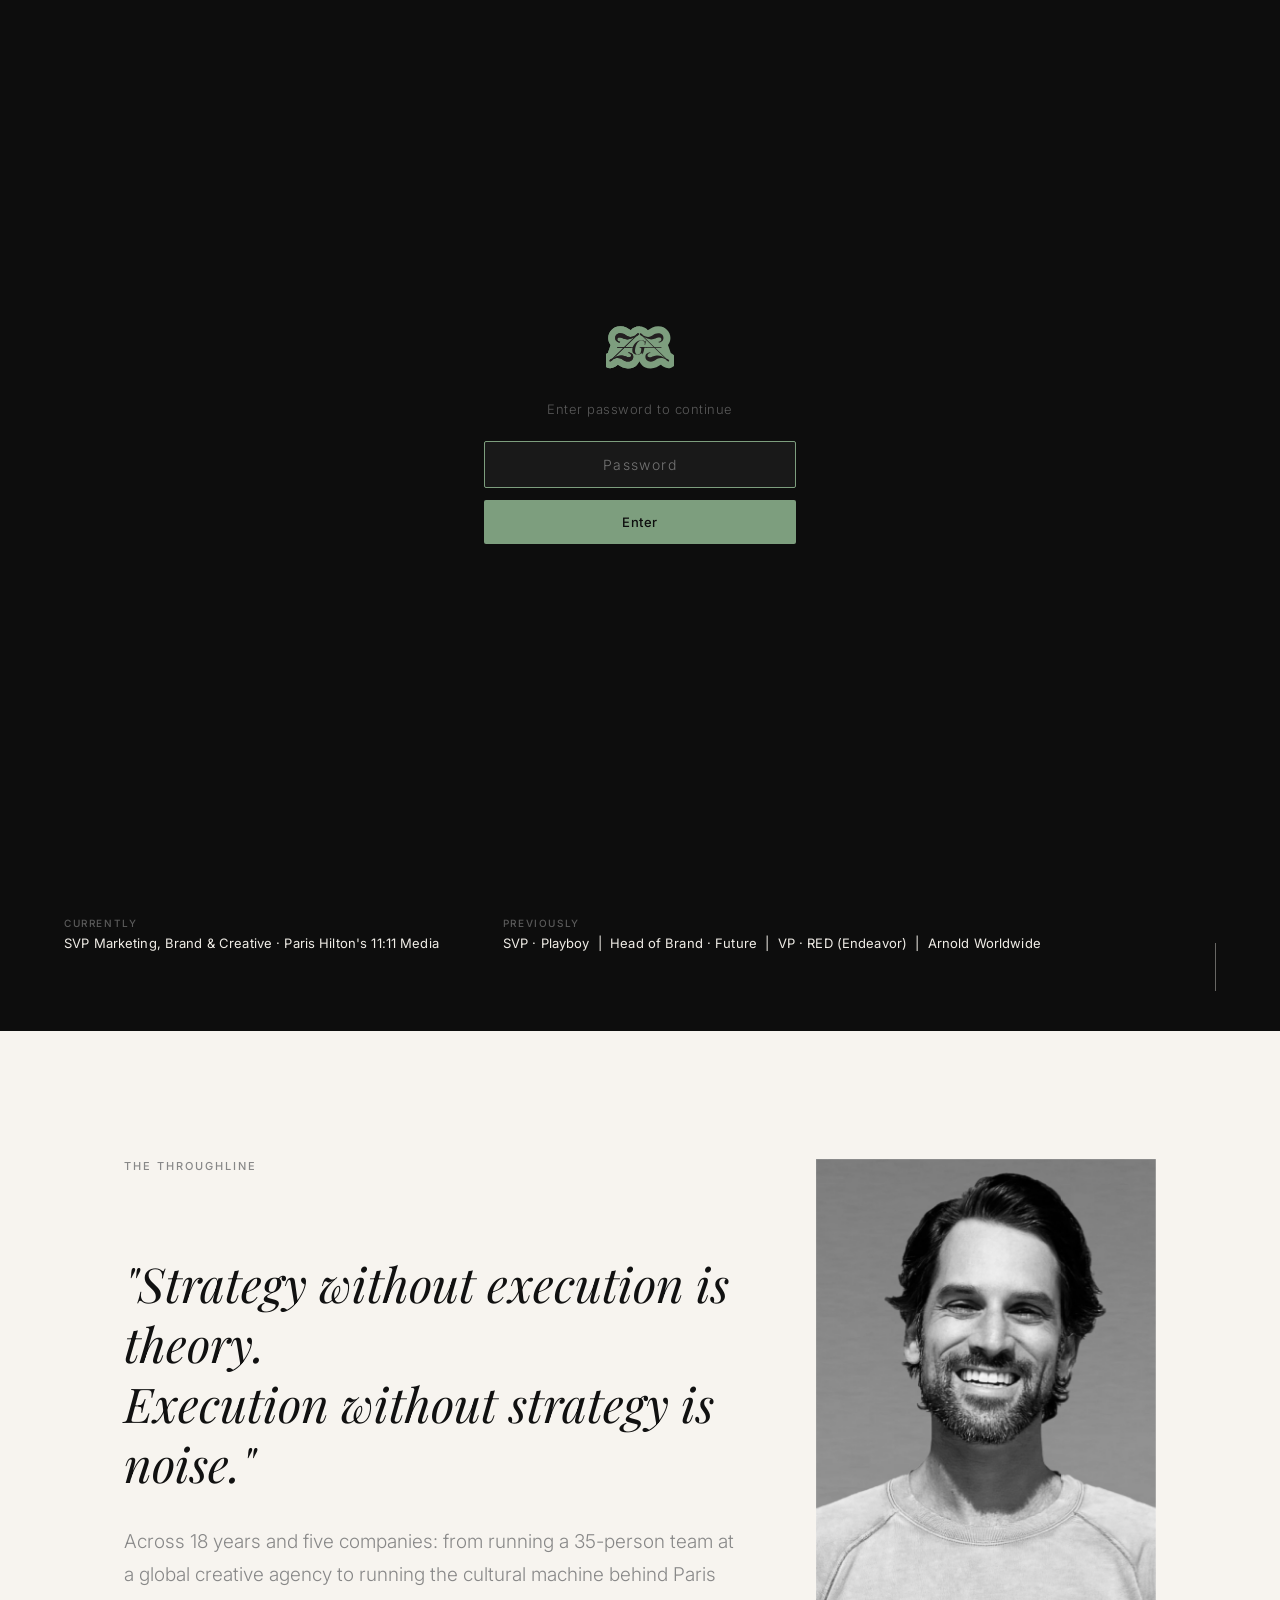
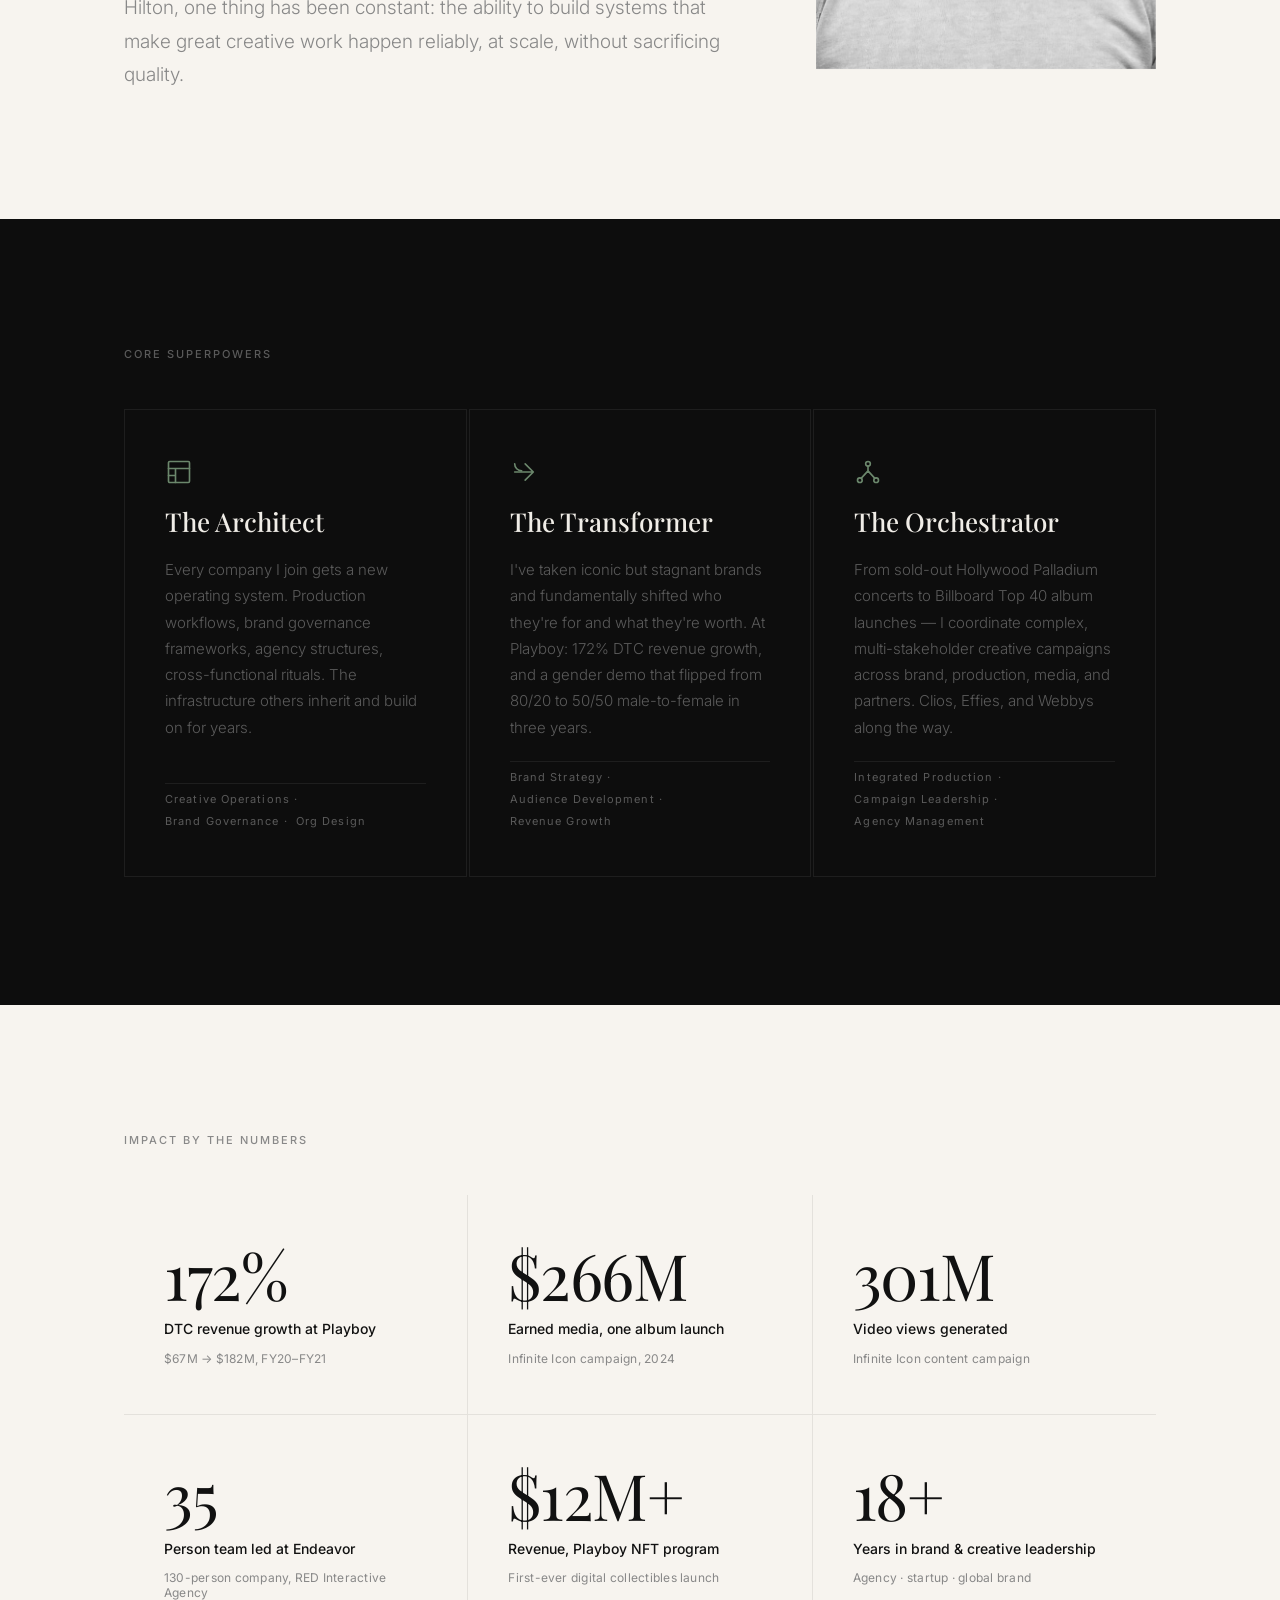
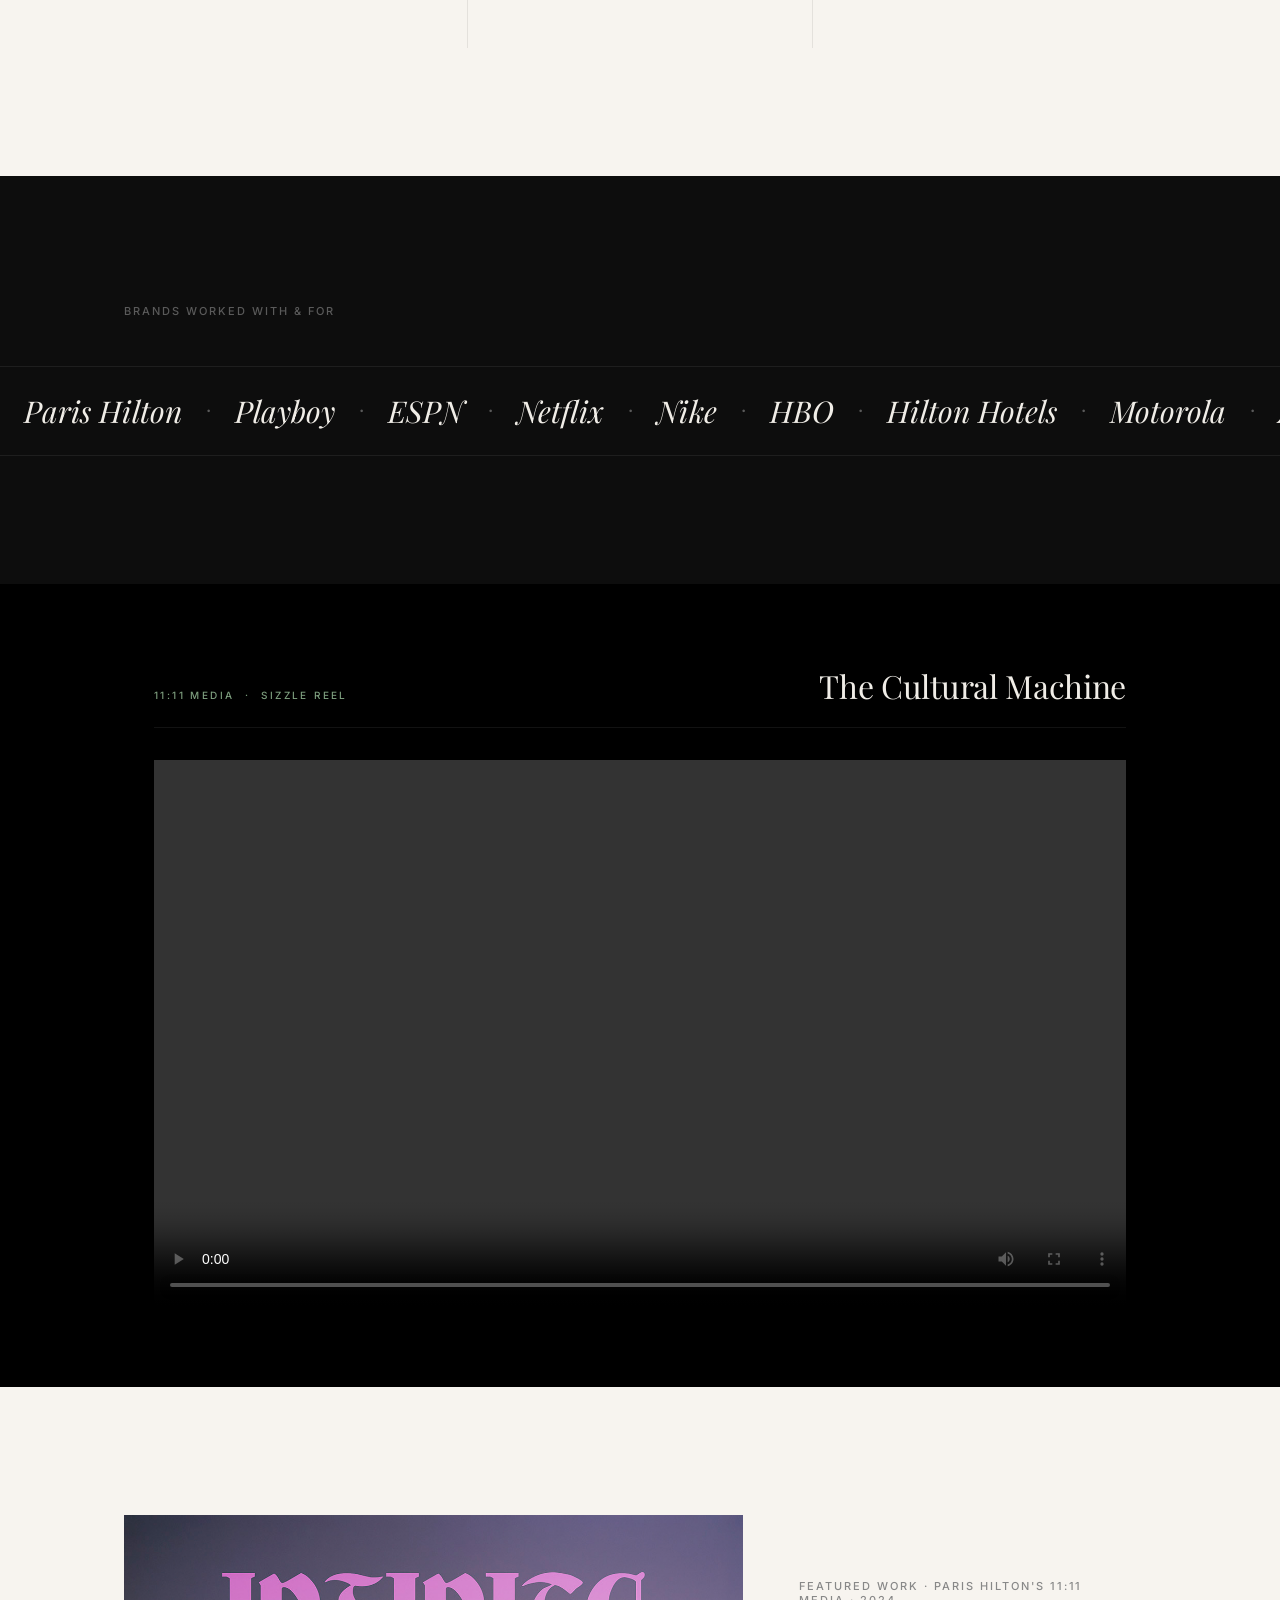
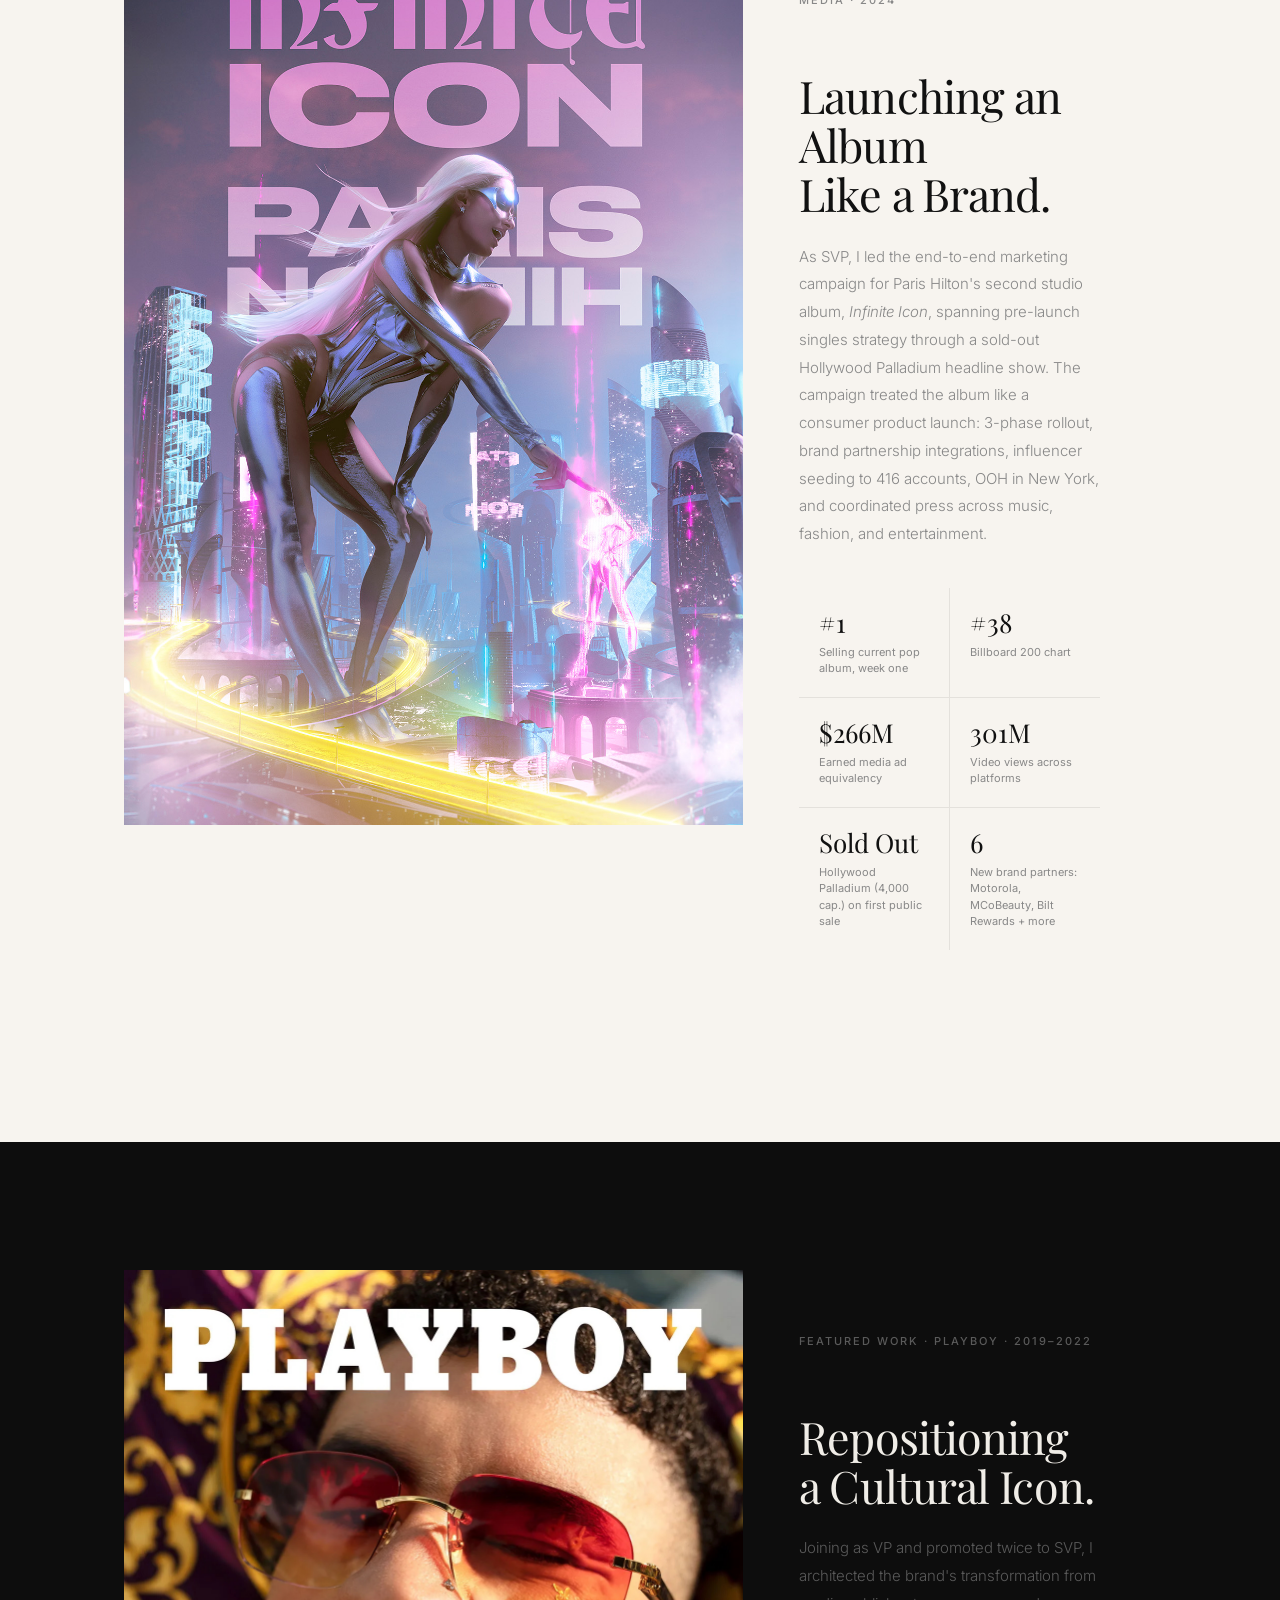
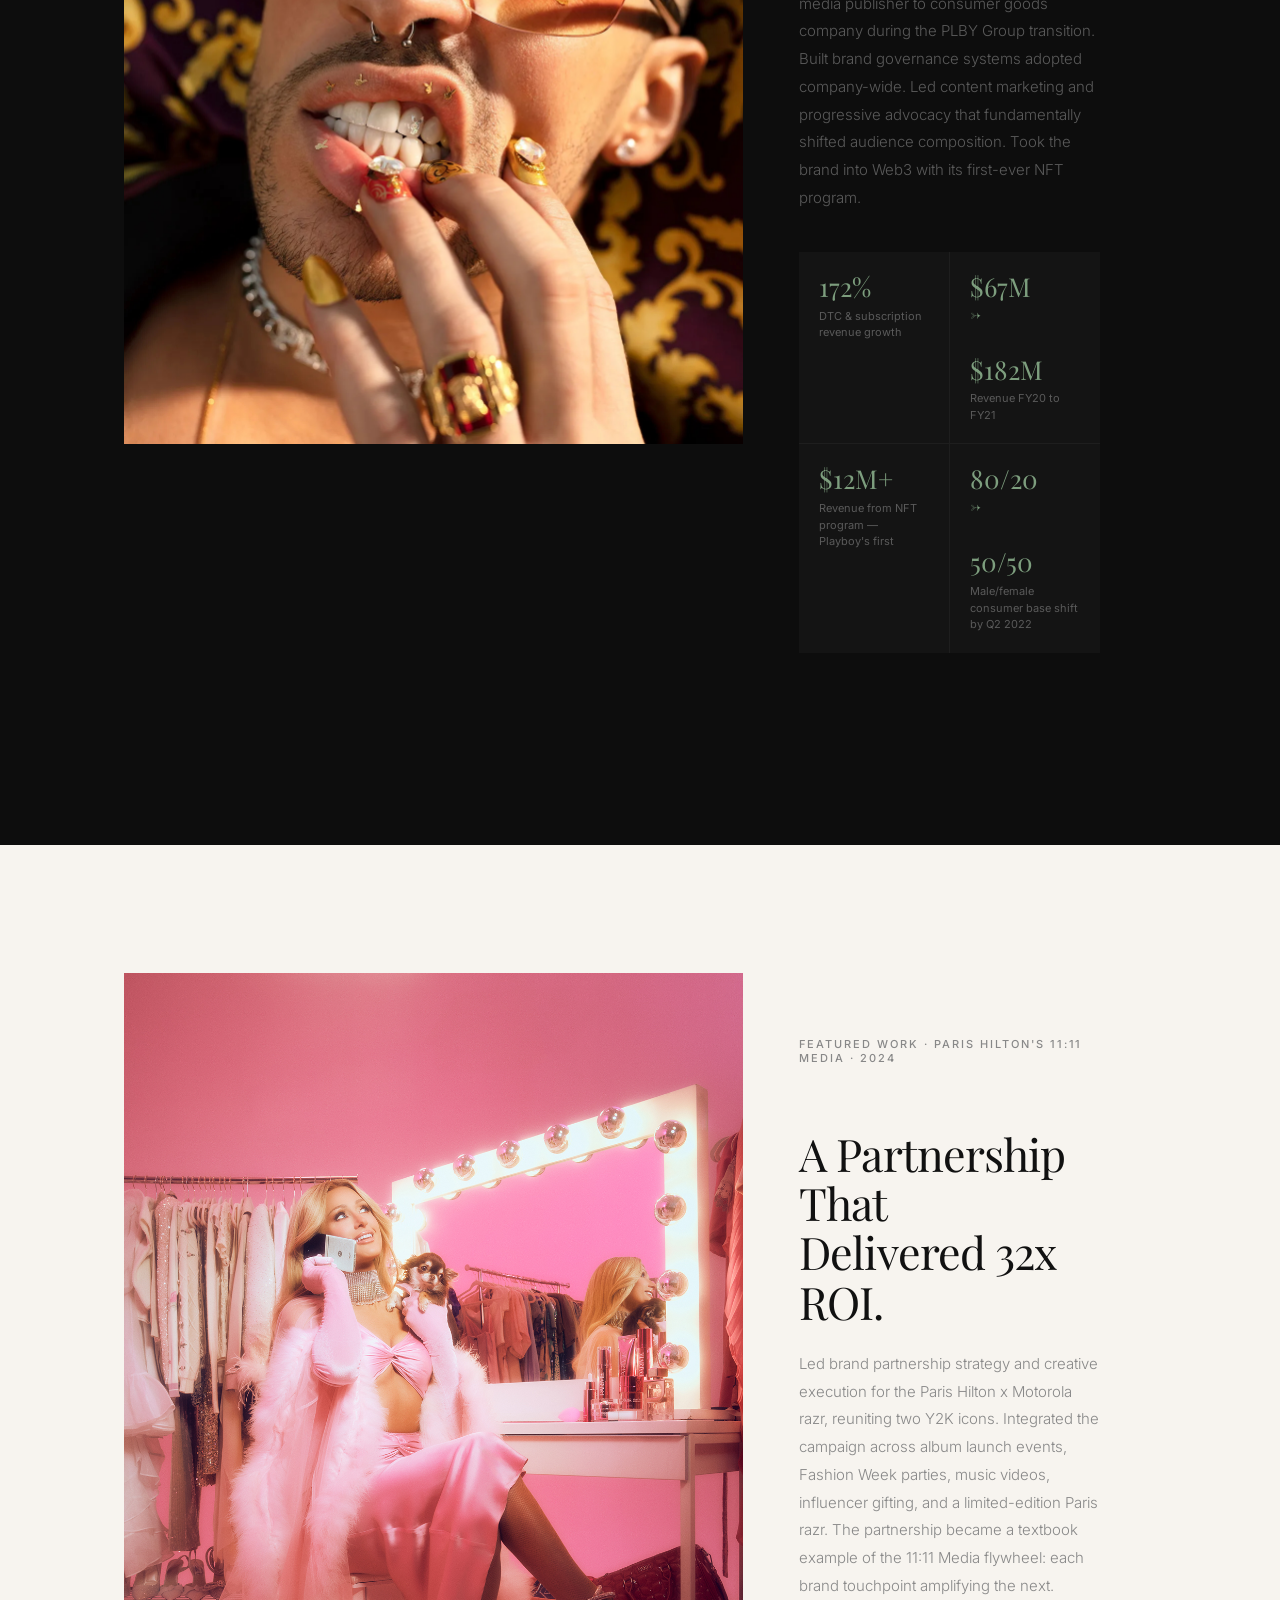
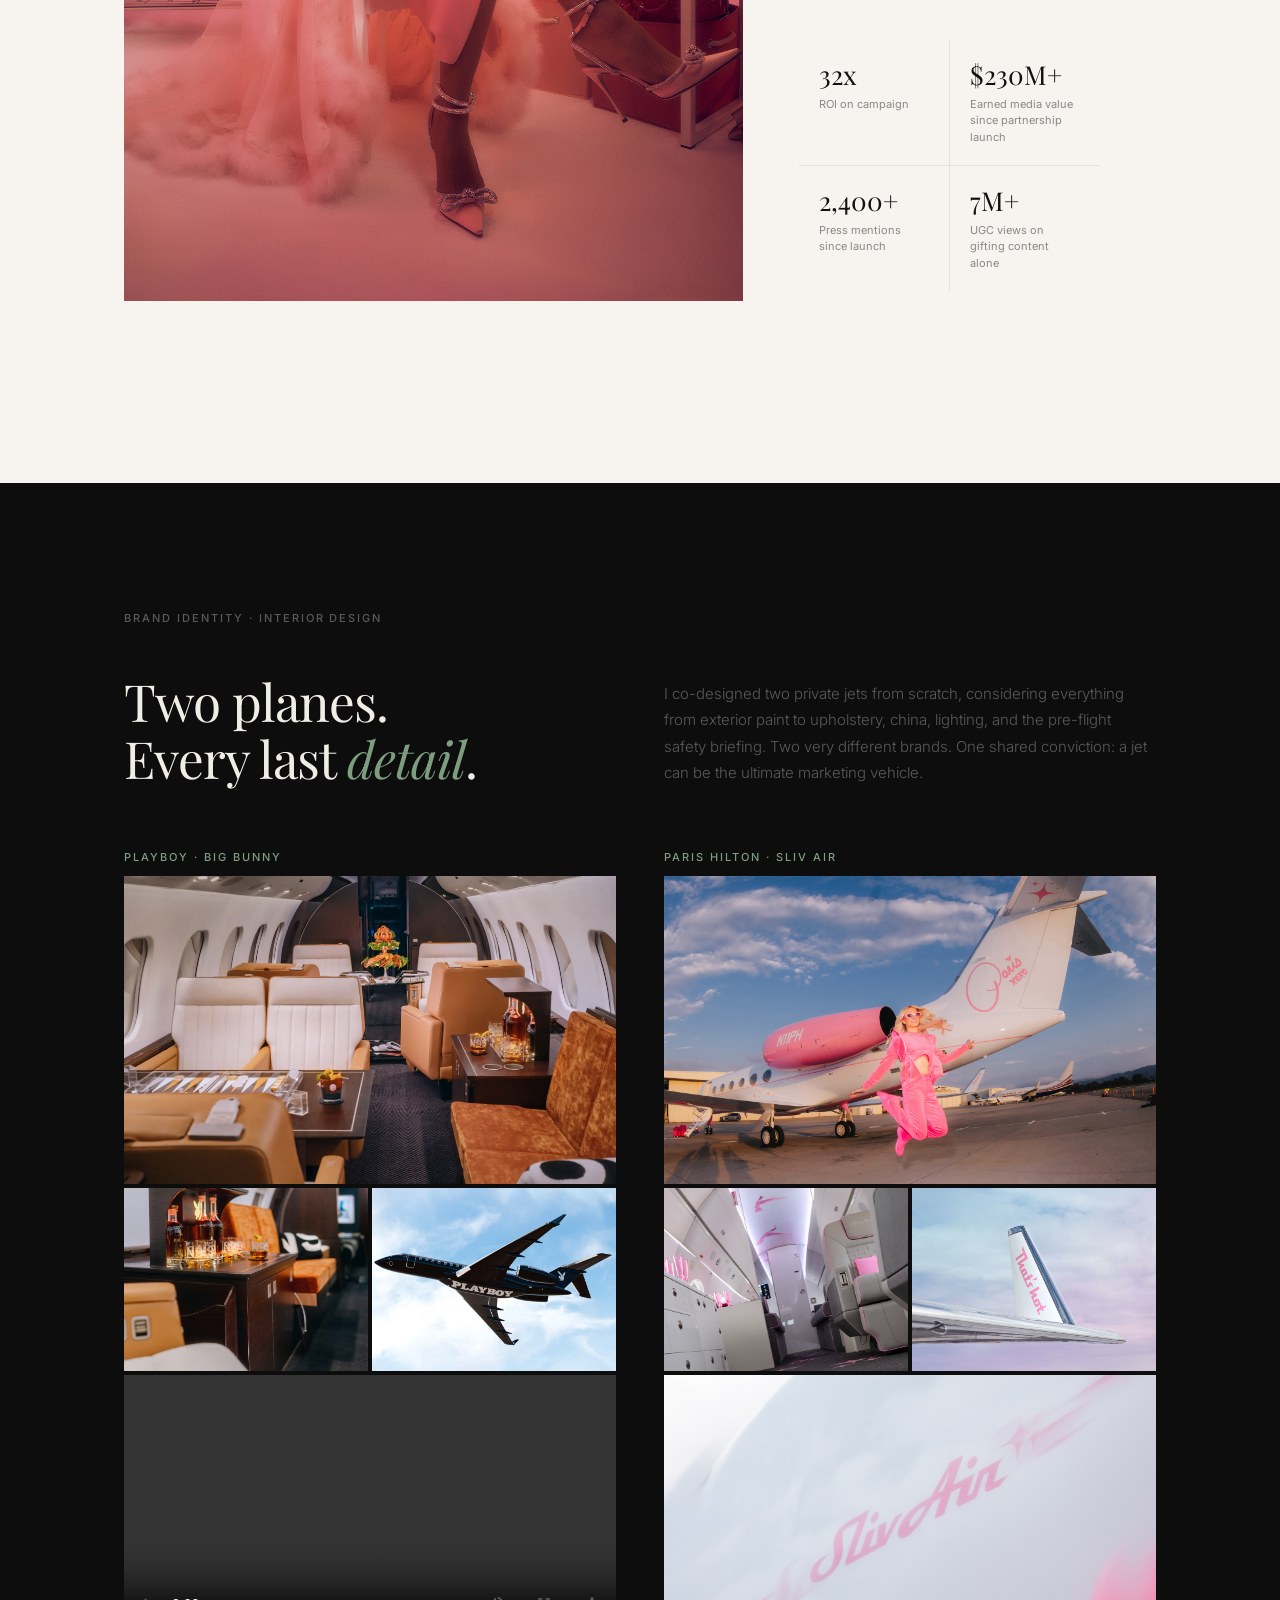
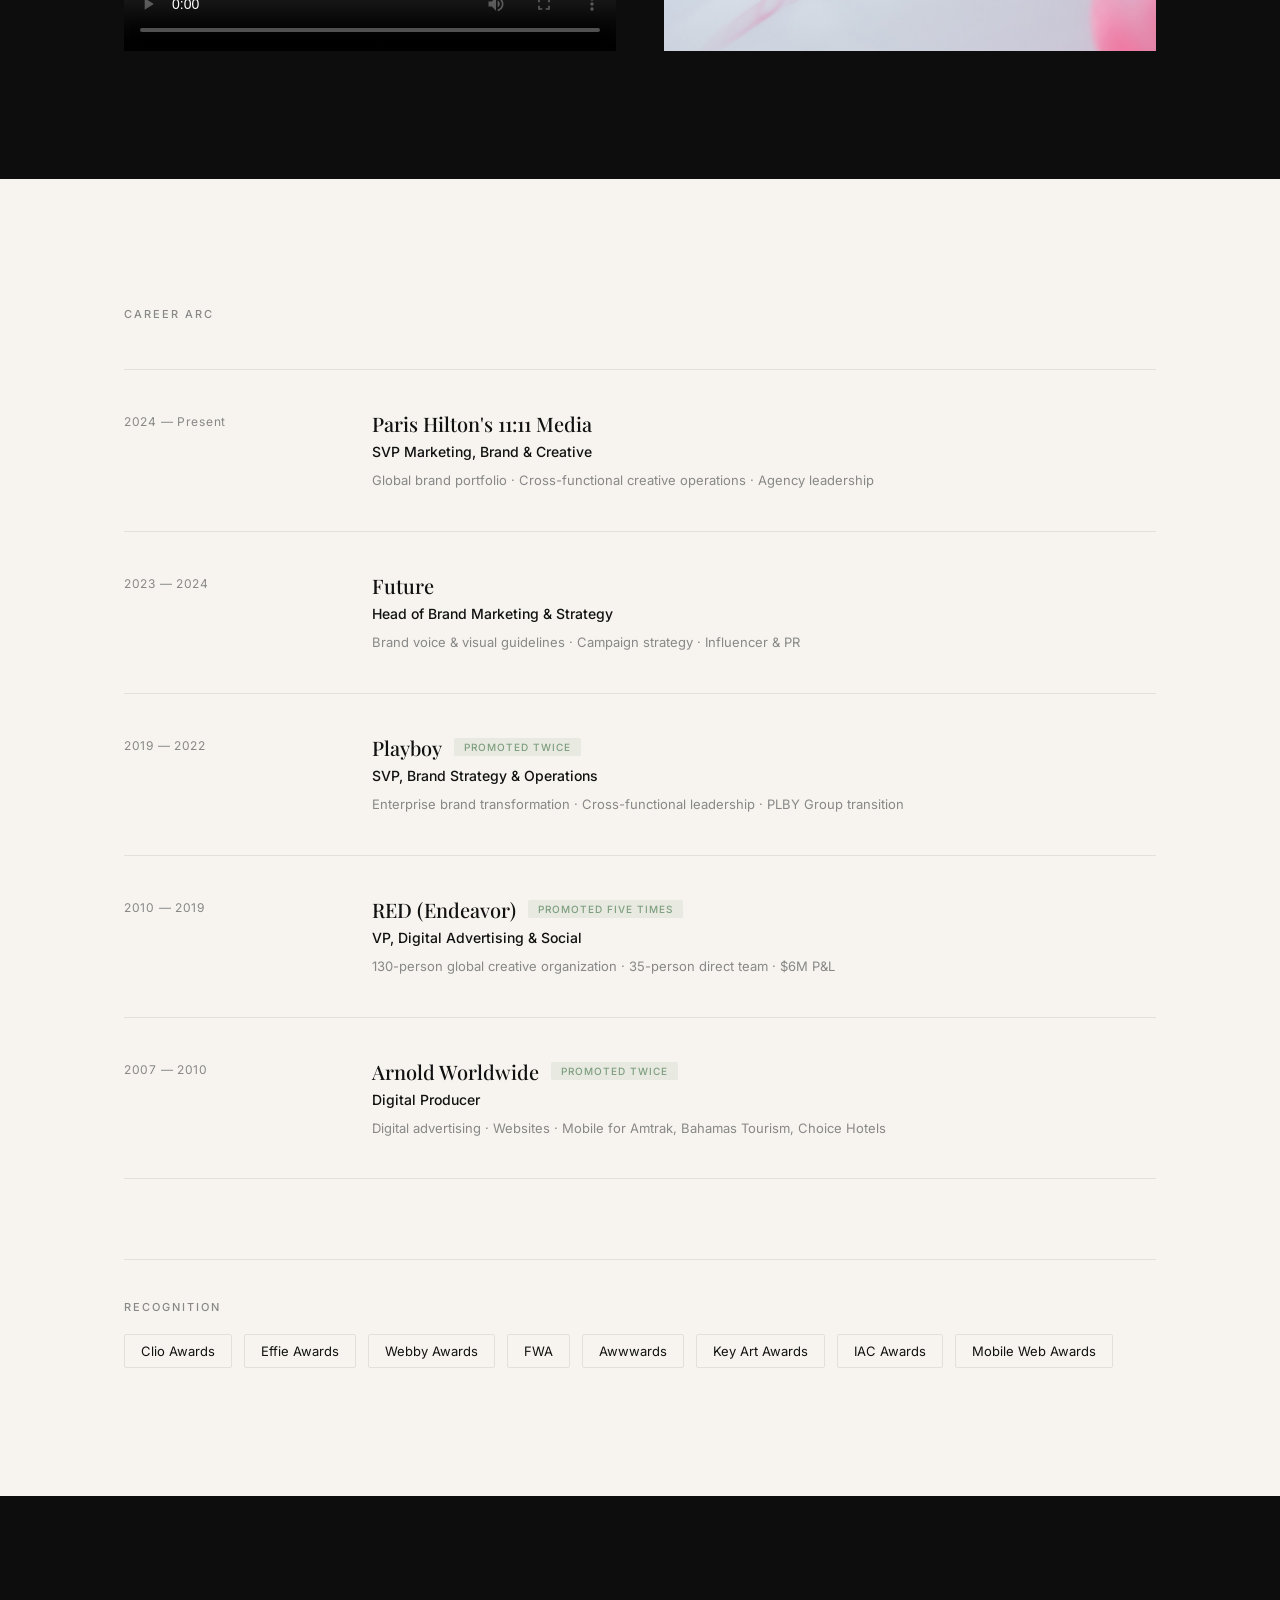
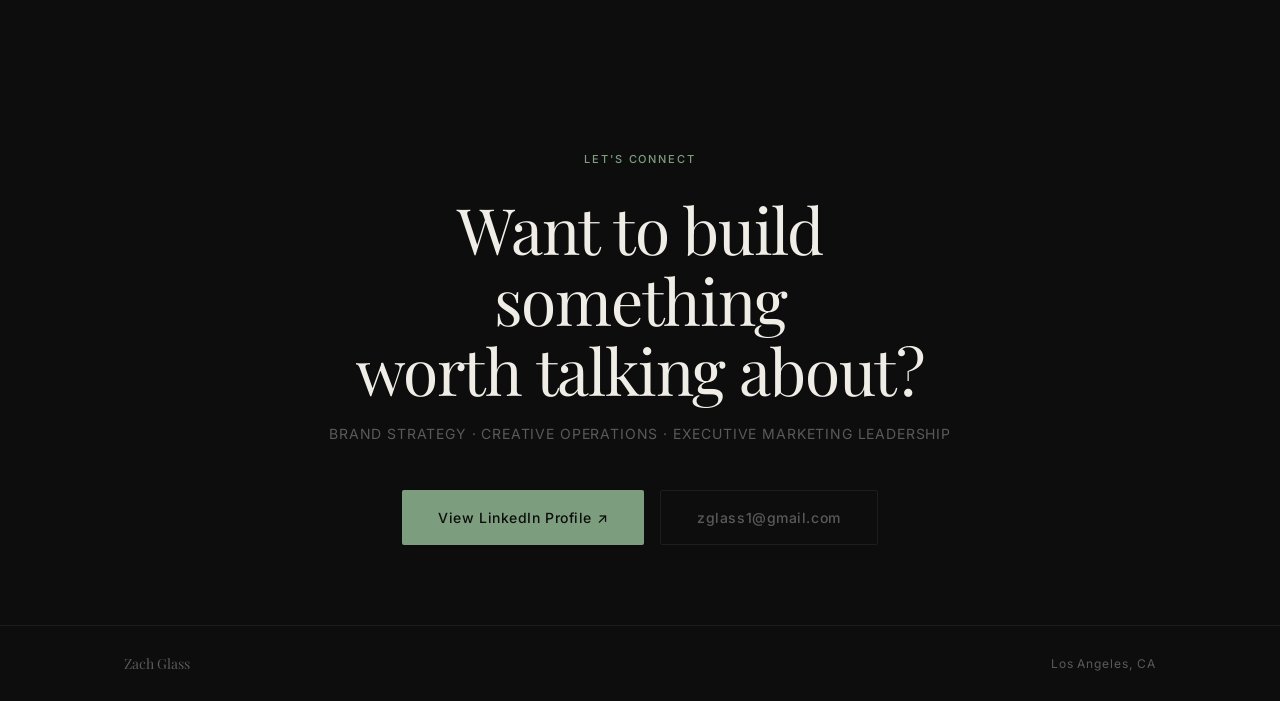
==== commit 9a2ad6a3: "Swap headshot for bw-headshot.jpg" ====
--- a/portfolio.html
+++ b/portfolio.html
@@ -116,7 +116,7 @@
             </p>
           </div>
           <div class="headshot-slot reveal">
-            <img src="headshot-2025.jpeg" alt="Zach Glass" style="width:100%;height:auto;display:block;">
+            <img src="bw-headshot.jpg" alt="Zach Glass" style="width:100%;height:auto;display:block;">
           </div>
         </div>
       </div>
--- a/style.css
+++ b/style.css
@@ -1095,7 +1095,7 @@
 .jet-card {
   display: flex;
   flex-direction: column;
-  gap: 28px;
+  gap: 0;
 }
 
 .jet-photos {
@@ -1324,12 +1324,12 @@
 
 /* ── Jet eyebrow label ── */
 .eyebrow--jet {
-  margin-bottom: 16px;
+  margin-bottom: 12px;
 }
 
 /* ── Jet Video ── */
 .jet-video-wrap {
-  margin-top: 12px;
+  margin-top: 4px;
   width: 100%;
   aspect-ratio: 16 / 9;
   background: #000;
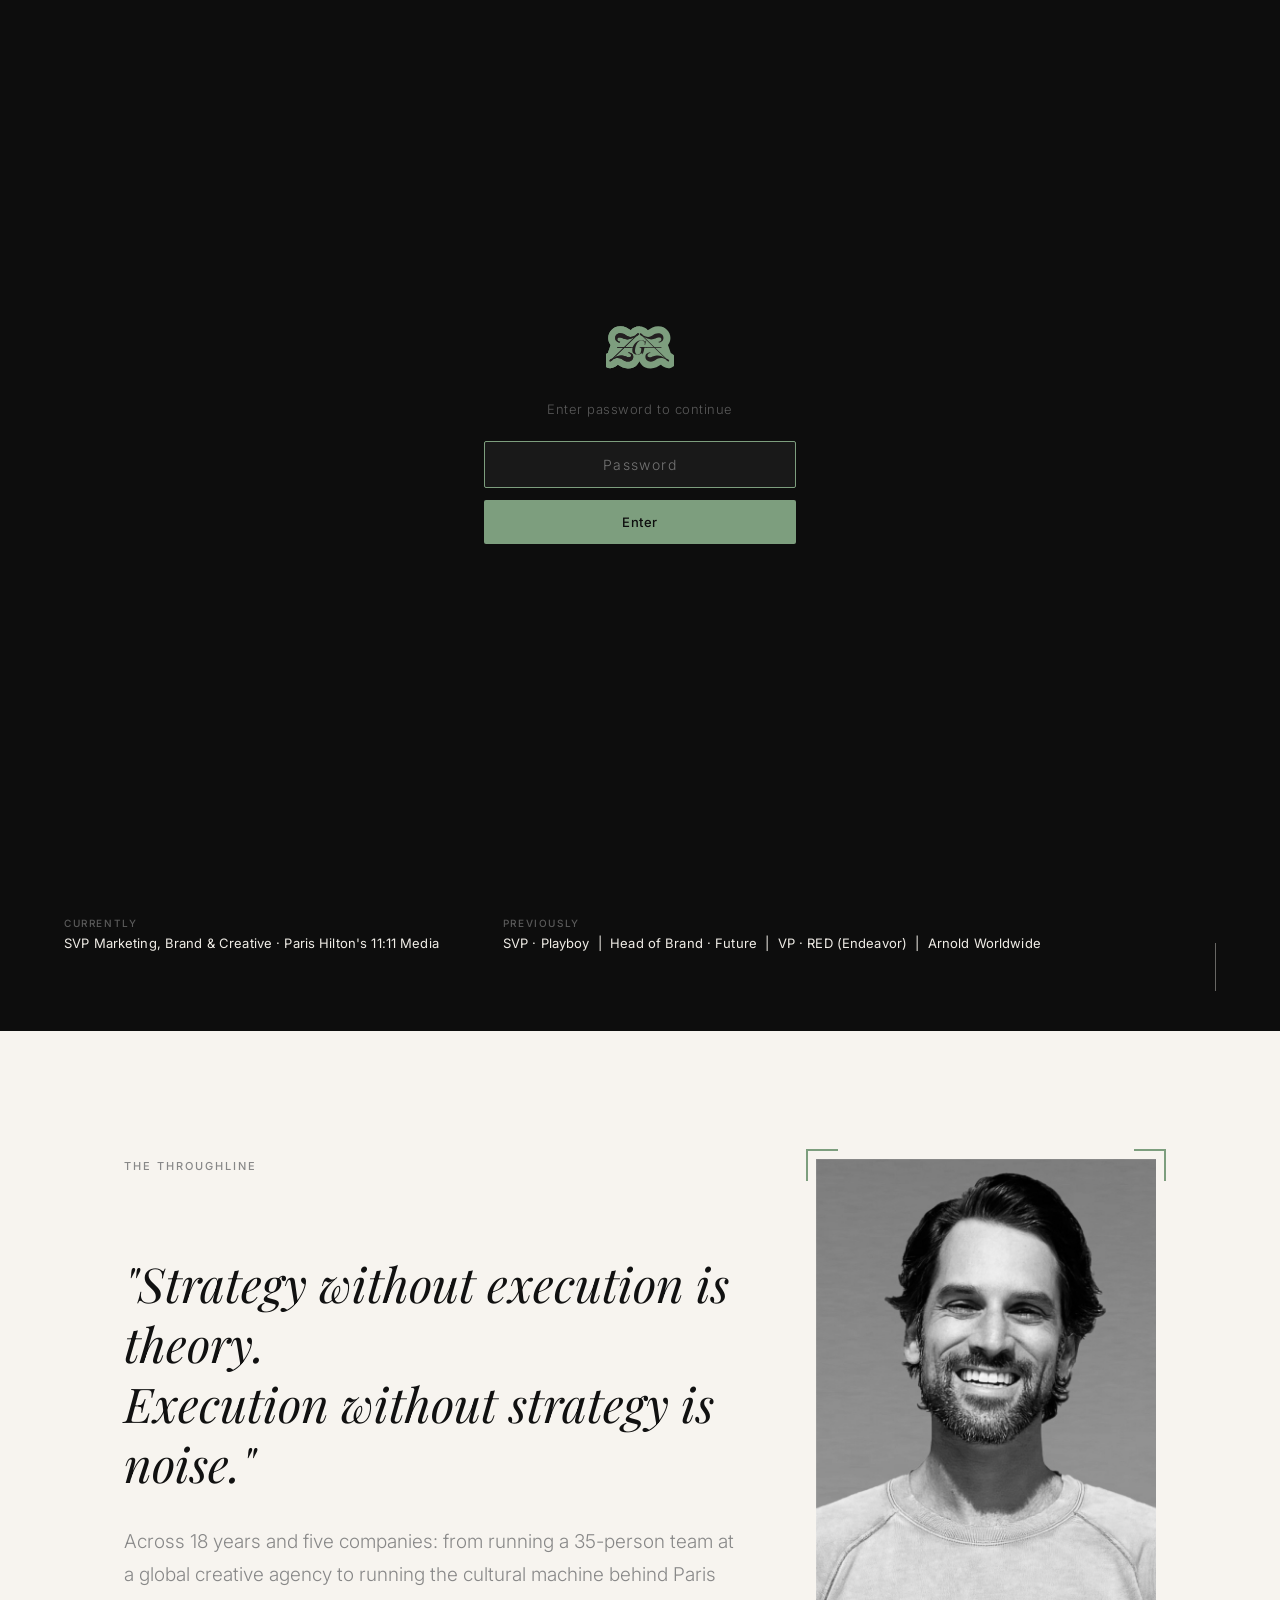
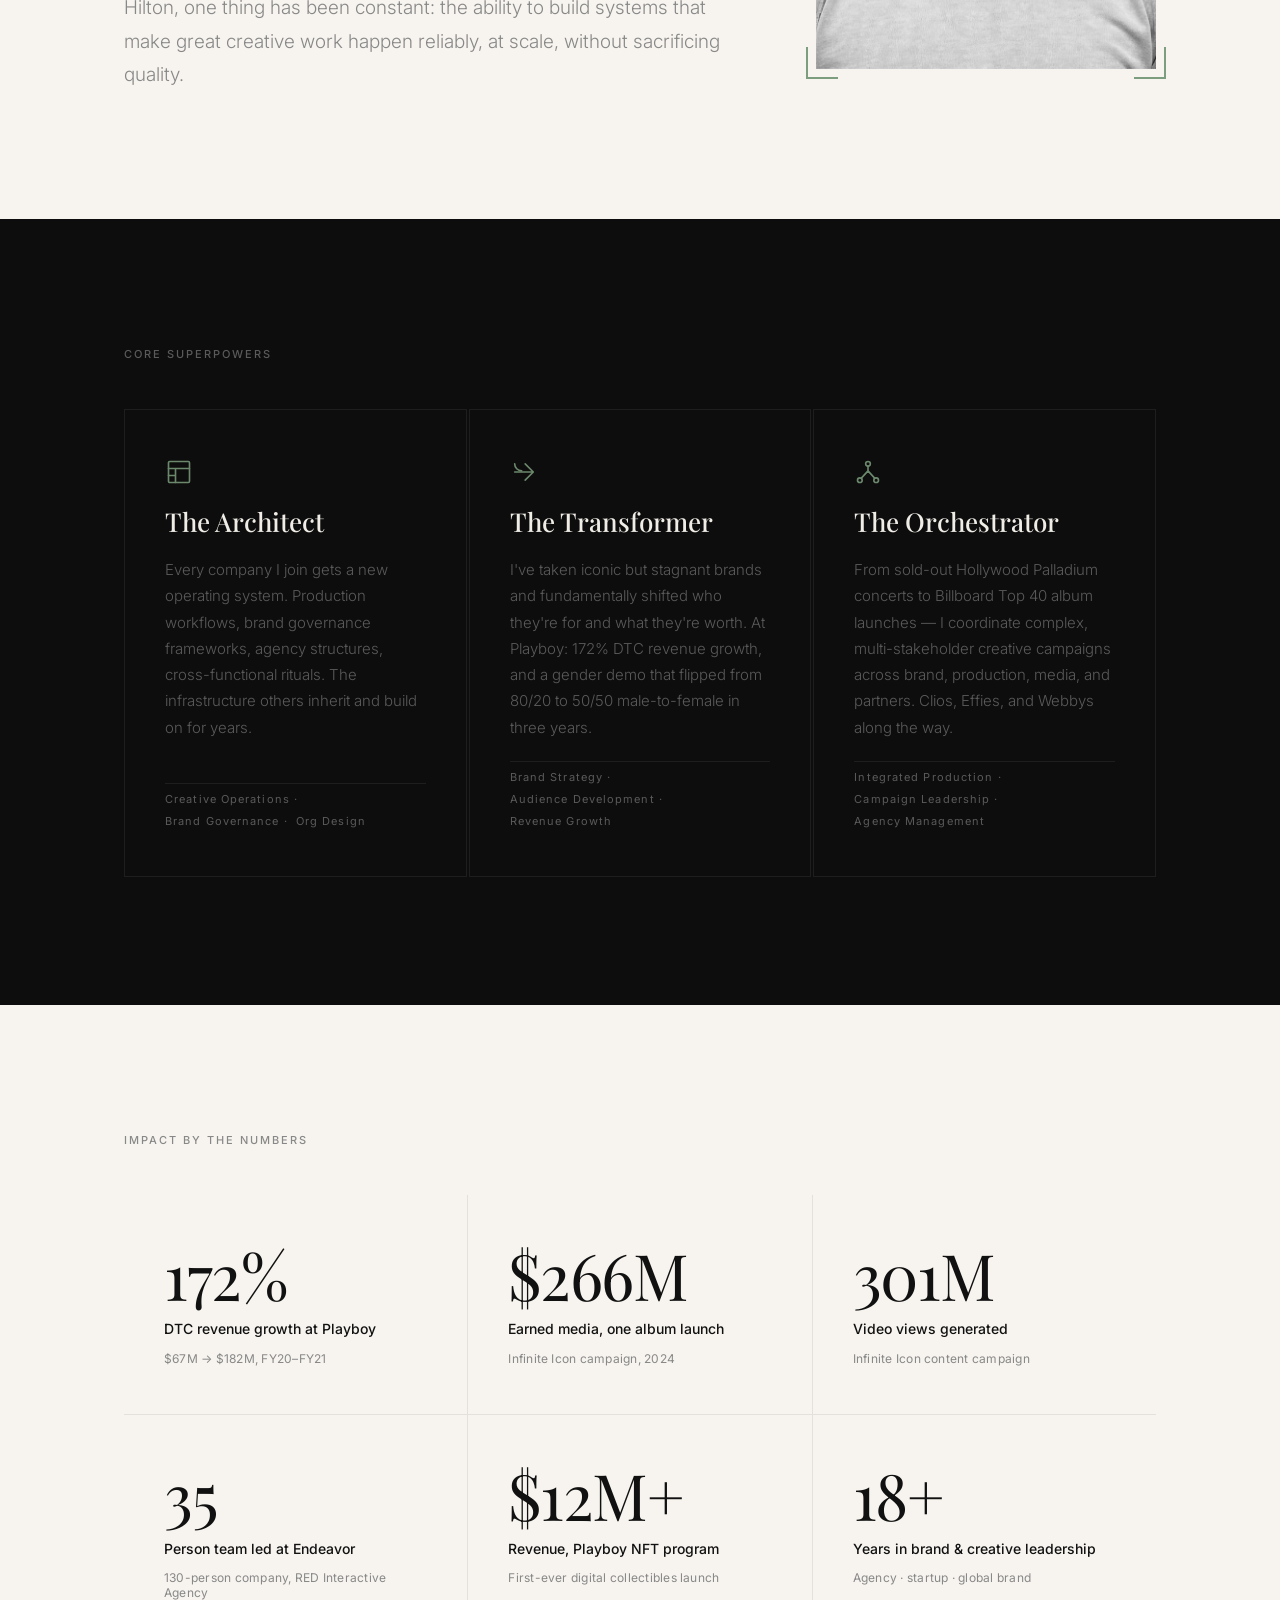
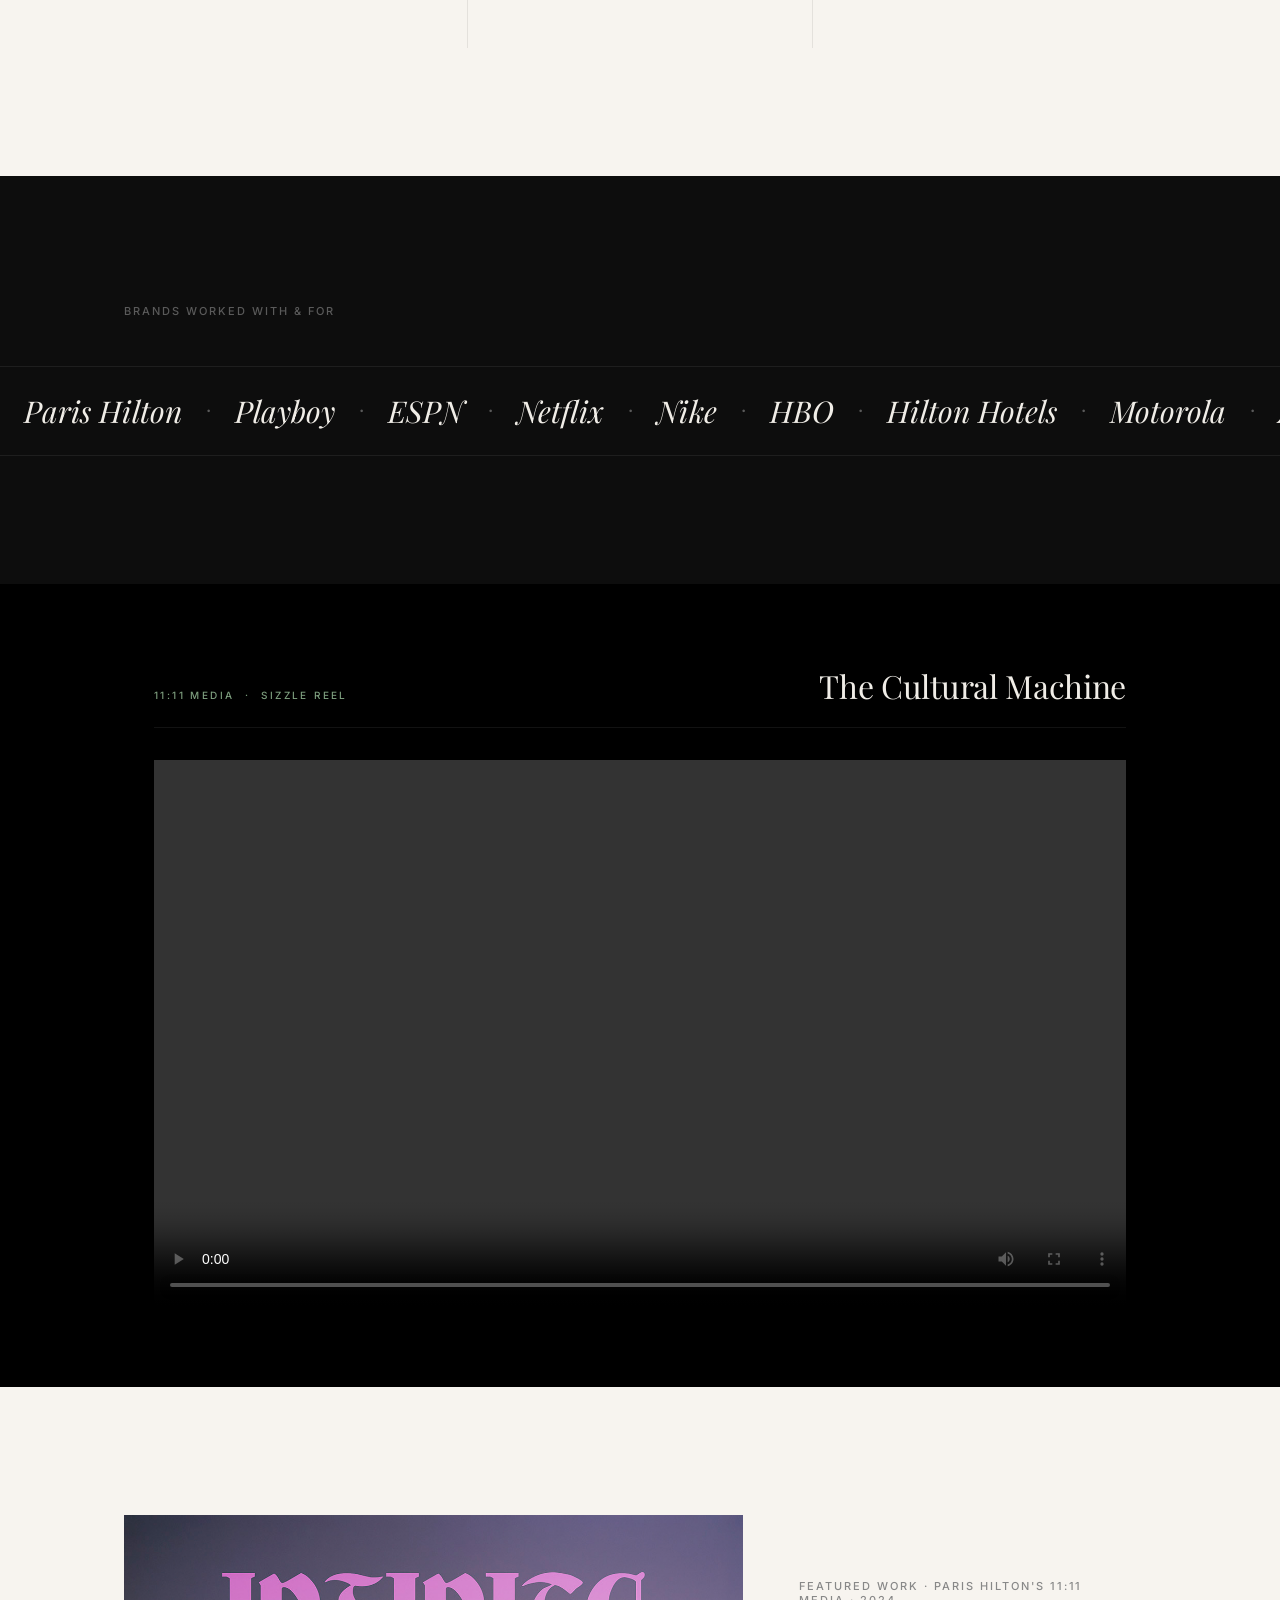
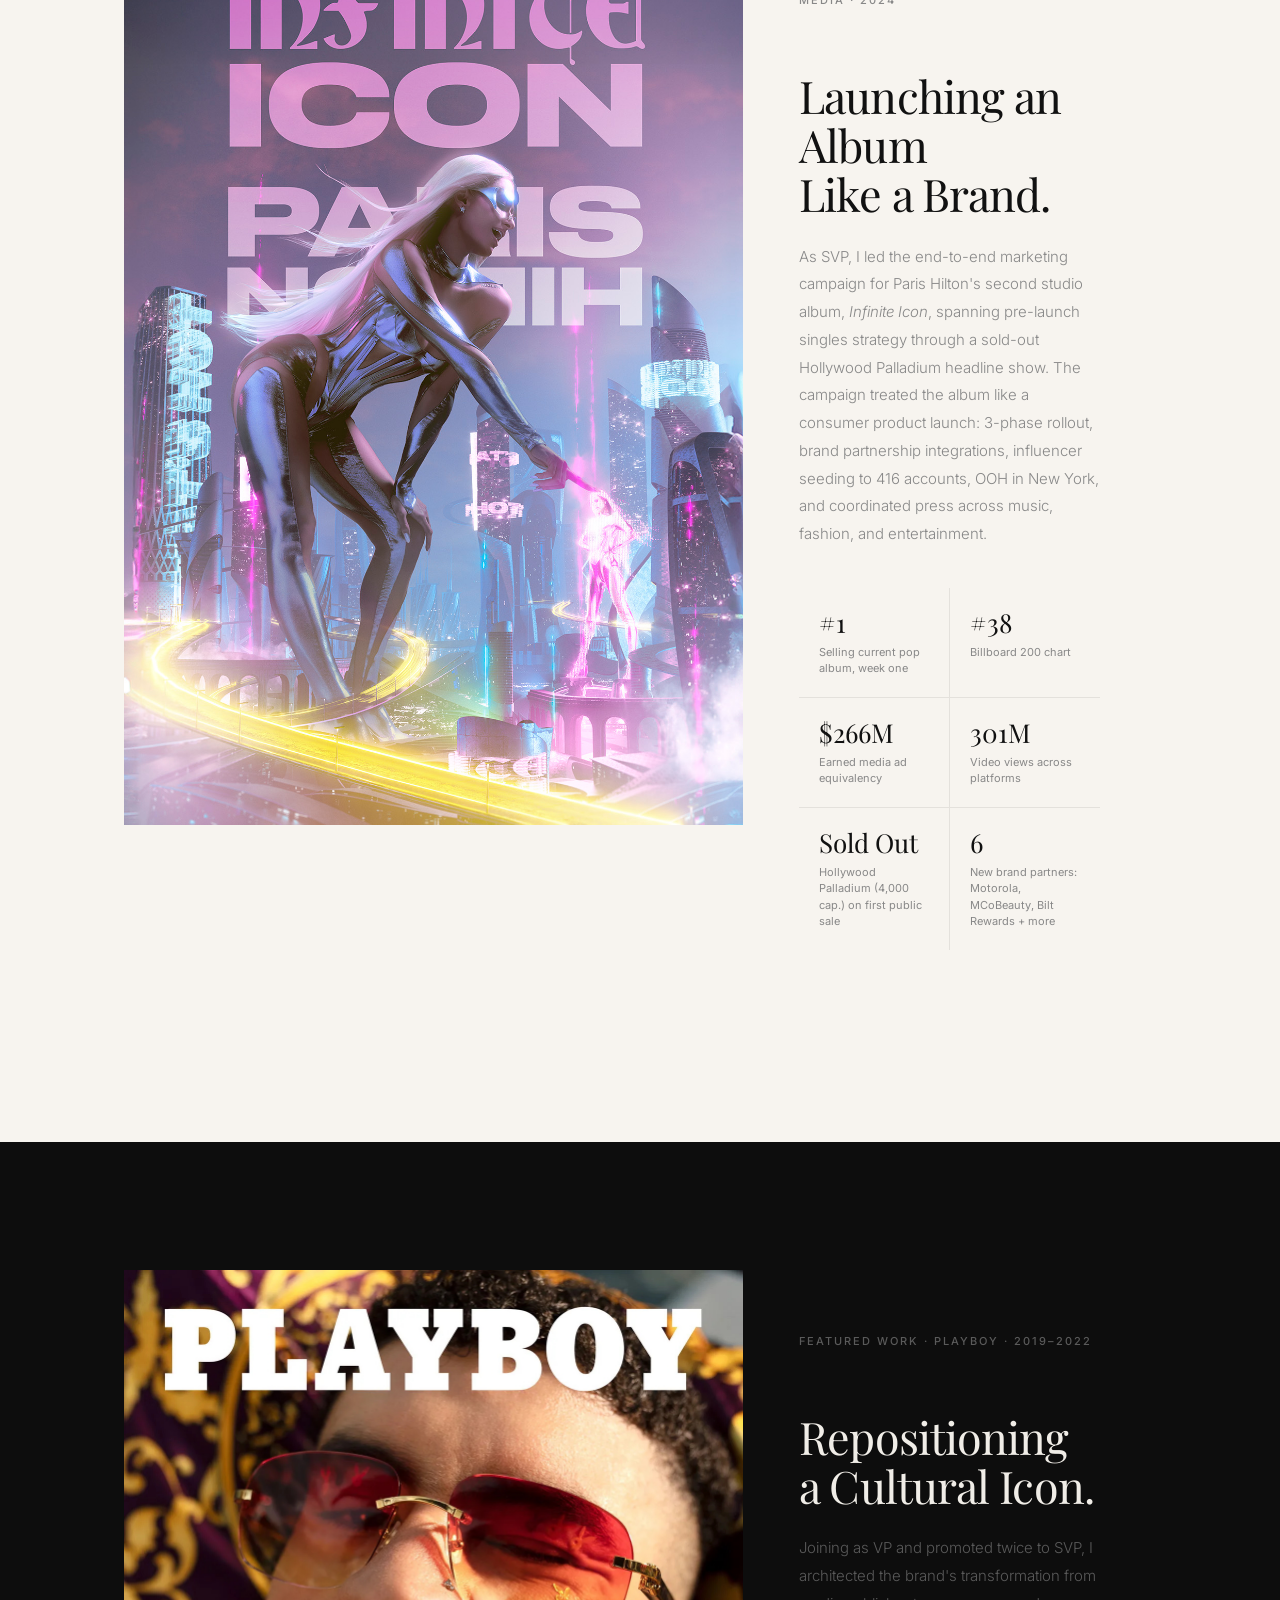
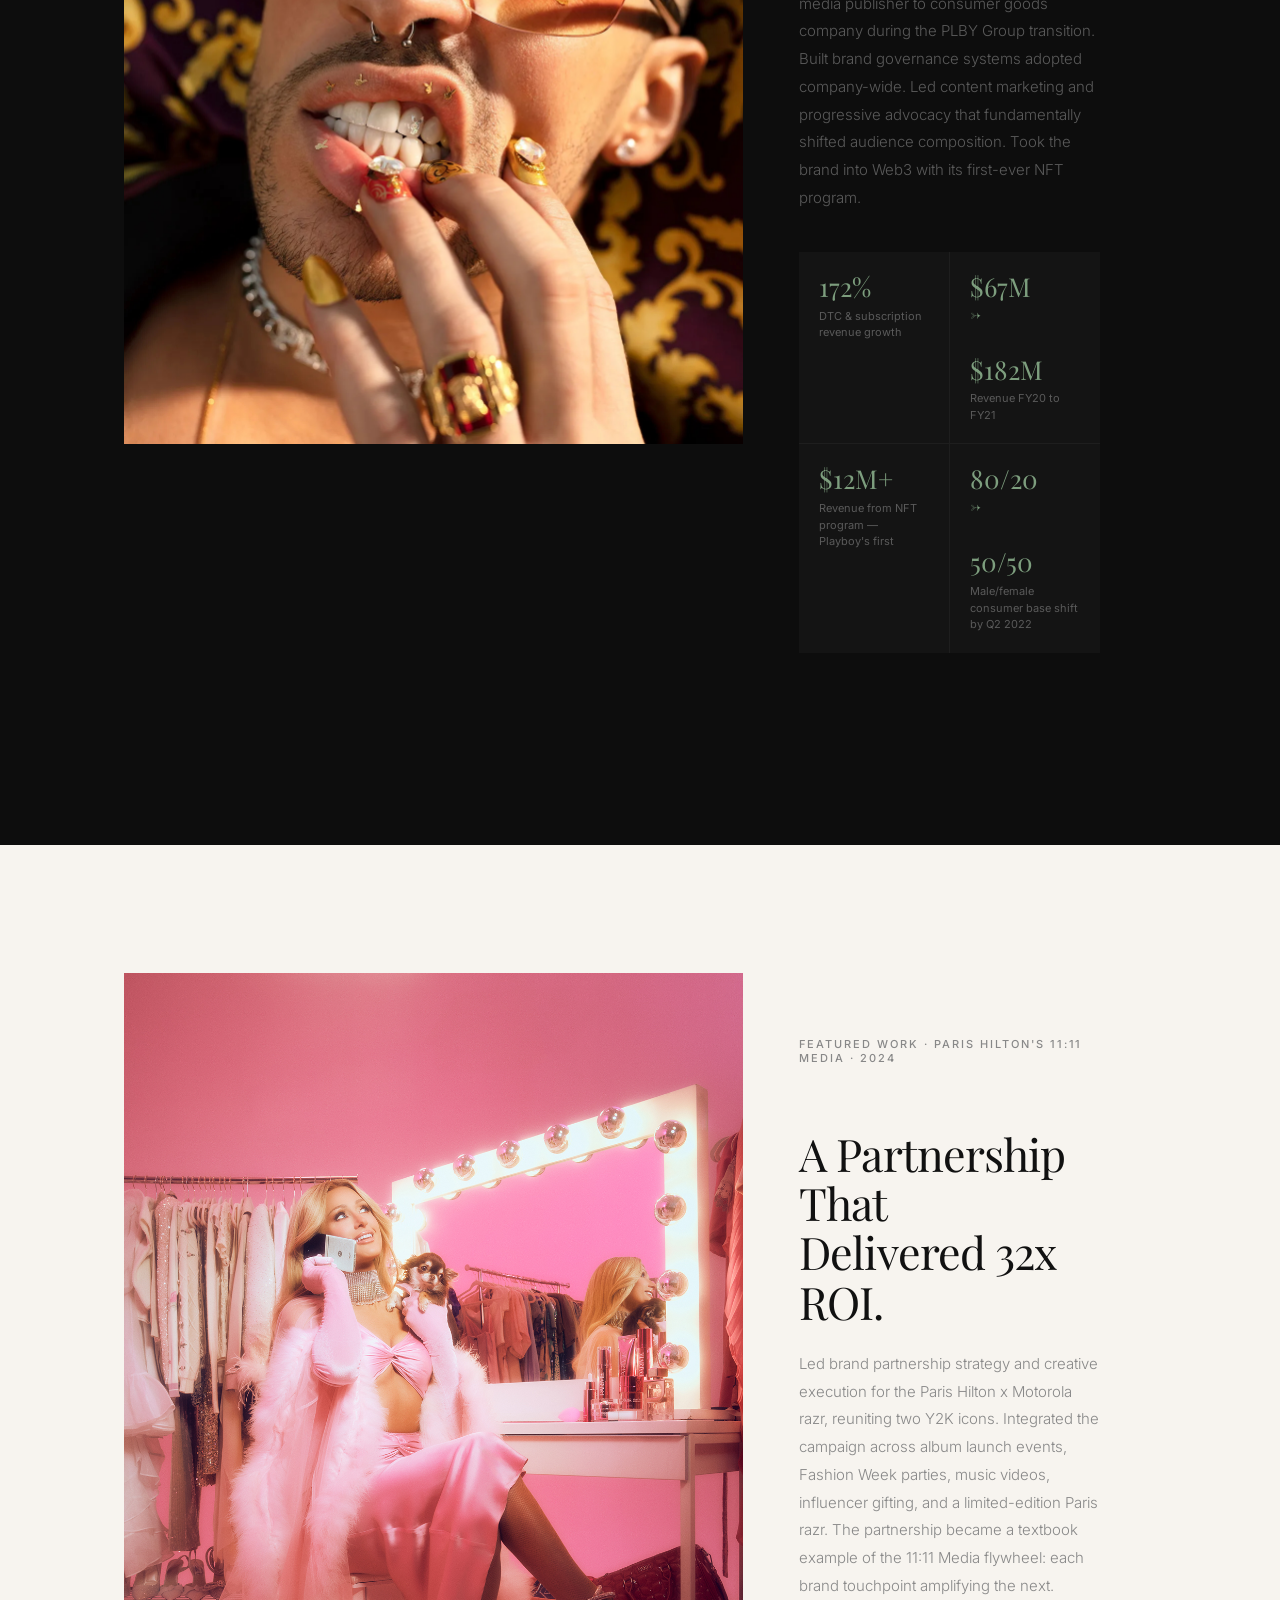
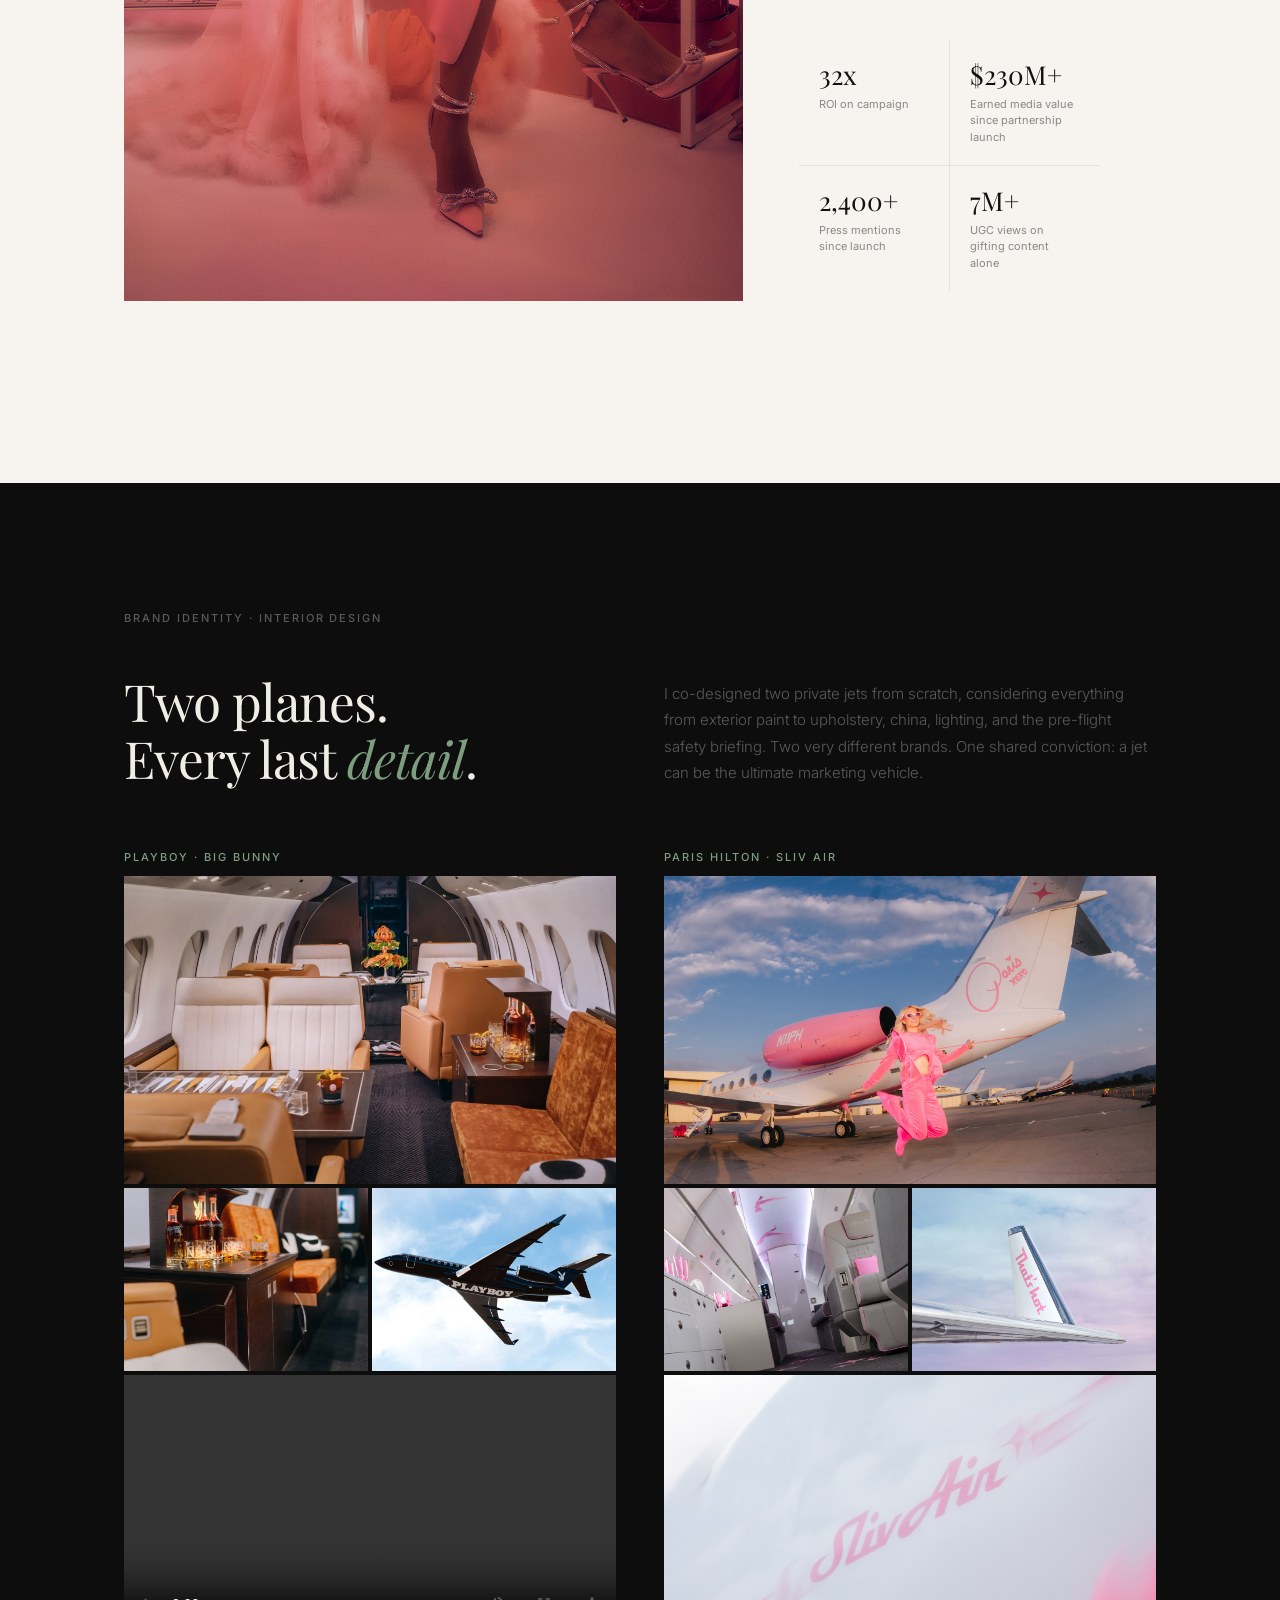
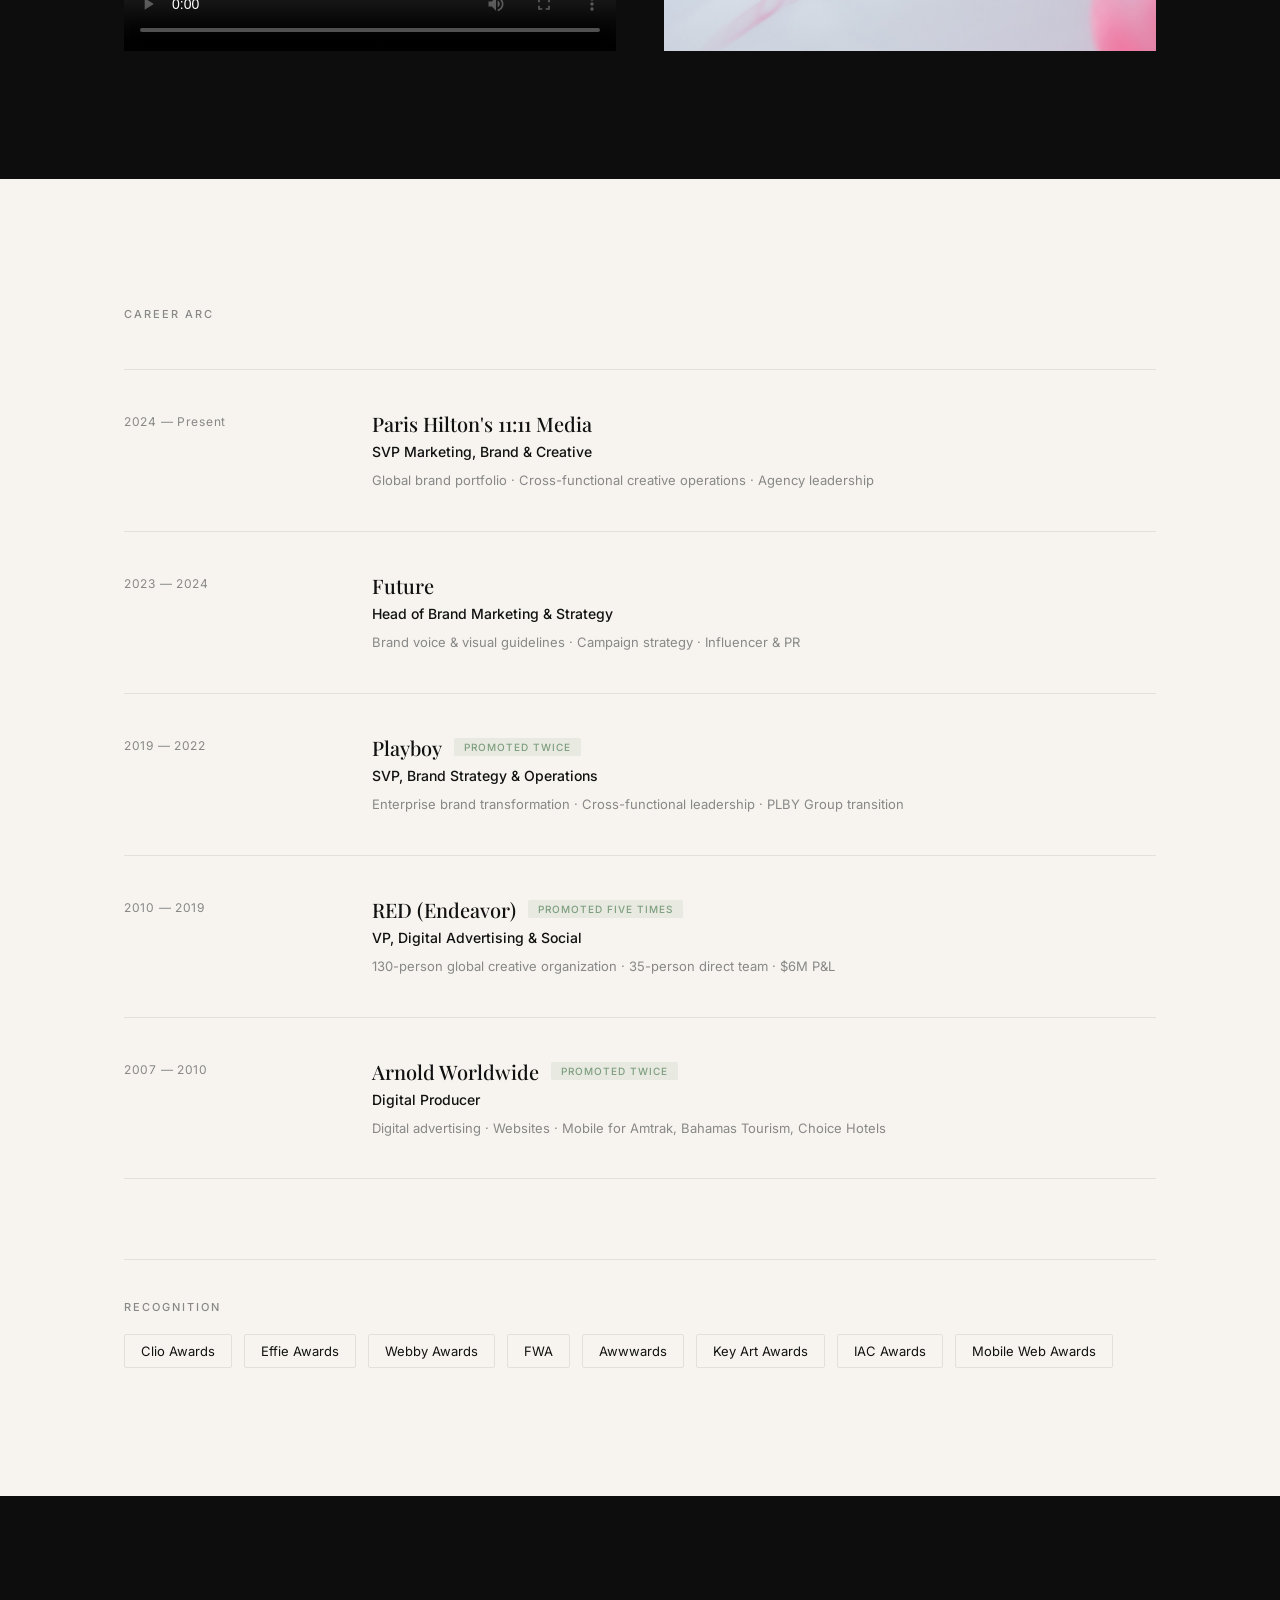
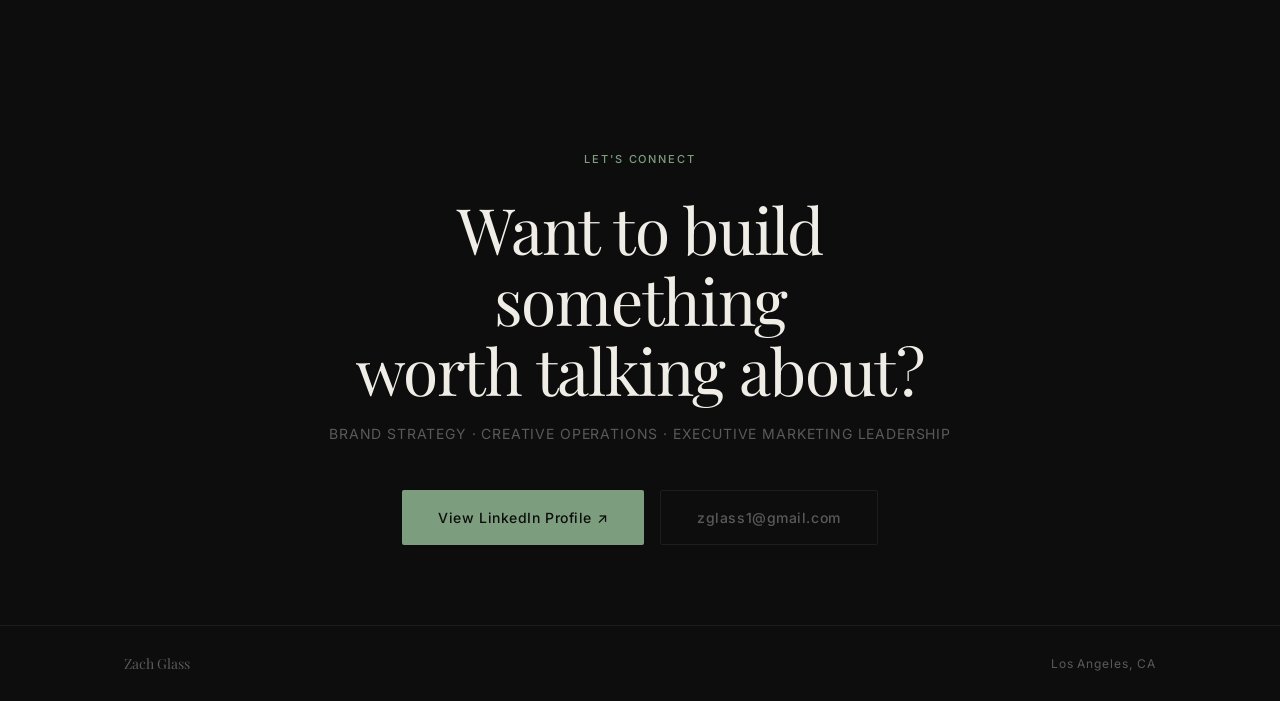
==== commit ddad3d97: "Add animated corner bracket frame to headshot" ====
--- a/portfolio.html
+++ b/portfolio.html
@@ -116,7 +116,13 @@
             </p>
           </div>
           <div class="headshot-slot reveal">
-            <img src="bw-headshot.jpg" alt="Zach Glass" style="width:100%;height:auto;display:block;">
+            <div class="headshot-frame">
+              <img src="bw-headshot.jpg" alt="Zach Glass" style="width:100%;height:auto;display:block;">
+              <span class="bracket bracket--tl"></span>
+              <span class="bracket bracket--tr"></span>
+              <span class="bracket bracket--bl"></span>
+              <span class="bracket bracket--br"></span>
+            </div>
           </div>
         </div>
       </div>
--- a/style.css
+++ b/style.css
@@ -1054,6 +1054,64 @@
 .stat:nth-child(5) { transition-delay: 0.32s; }
 .stat:nth-child(6) { transition-delay: 0.40s; }
 
+/* ── Headshot corner brackets ── */
+.headshot-frame {
+  position: relative;
+  display: block;
+}
+
+.bracket {
+  position: absolute;
+  width: 32px;
+  height: 32px;
+  pointer-events: none;
+}
+
+.bracket--tl { top: -10px;    left: -10px;  }
+.bracket--tr { top: -10px;    right: -10px; }
+.bracket--bl { bottom: -10px; left: -10px;  }
+.bracket--br { bottom: -10px; right: -10px; }
+
+/* Horizontal arm */
+.bracket::before {
+  content: '';
+  position: absolute;
+  background: #7d9e7e;
+  height: 2px;
+  width: 0;
+  transition: width 0.55s cubic-bezier(0.4, 0, 0.2, 1) 0.5s;
+}
+
+/* Vertical arm */
+.bracket::after {
+  content: '';
+  position: absolute;
+  background: #7d9e7e;
+  width: 2px;
+  height: 0;
+  transition: height 0.55s cubic-bezier(0.4, 0, 0.2, 1) 0.5s;
+}
+
+/* TL — arms extend right + down */
+.bracket--tl::before { top: 0;    left: 0; }
+.bracket--tl::after  { top: 0;    left: 0; }
+
+/* TR — arms extend left + down */
+.bracket--tr::before { top: 0;    right: 0; }
+.bracket--tr::after  { top: 0;    right: 0; }
+
+/* BL — arms extend right + up */
+.bracket--bl::before { bottom: 0; left: 0; }
+.bracket--bl::after  { bottom: 0; left: 0; }
+
+/* BR — arms extend left + up */
+.bracket--br::before { bottom: 0; right: 0; }
+.bracket--br::after  { bottom: 0; right: 0; }
+
+/* Animate in when parent becomes visible */
+.headshot-slot.visible .bracket::before { width: 32px; }
+.headshot-slot.visible .bracket::after  { height: 32px; }
+
 /* ────────────────────────────────
    JETS
 ──────────────────────────────── */
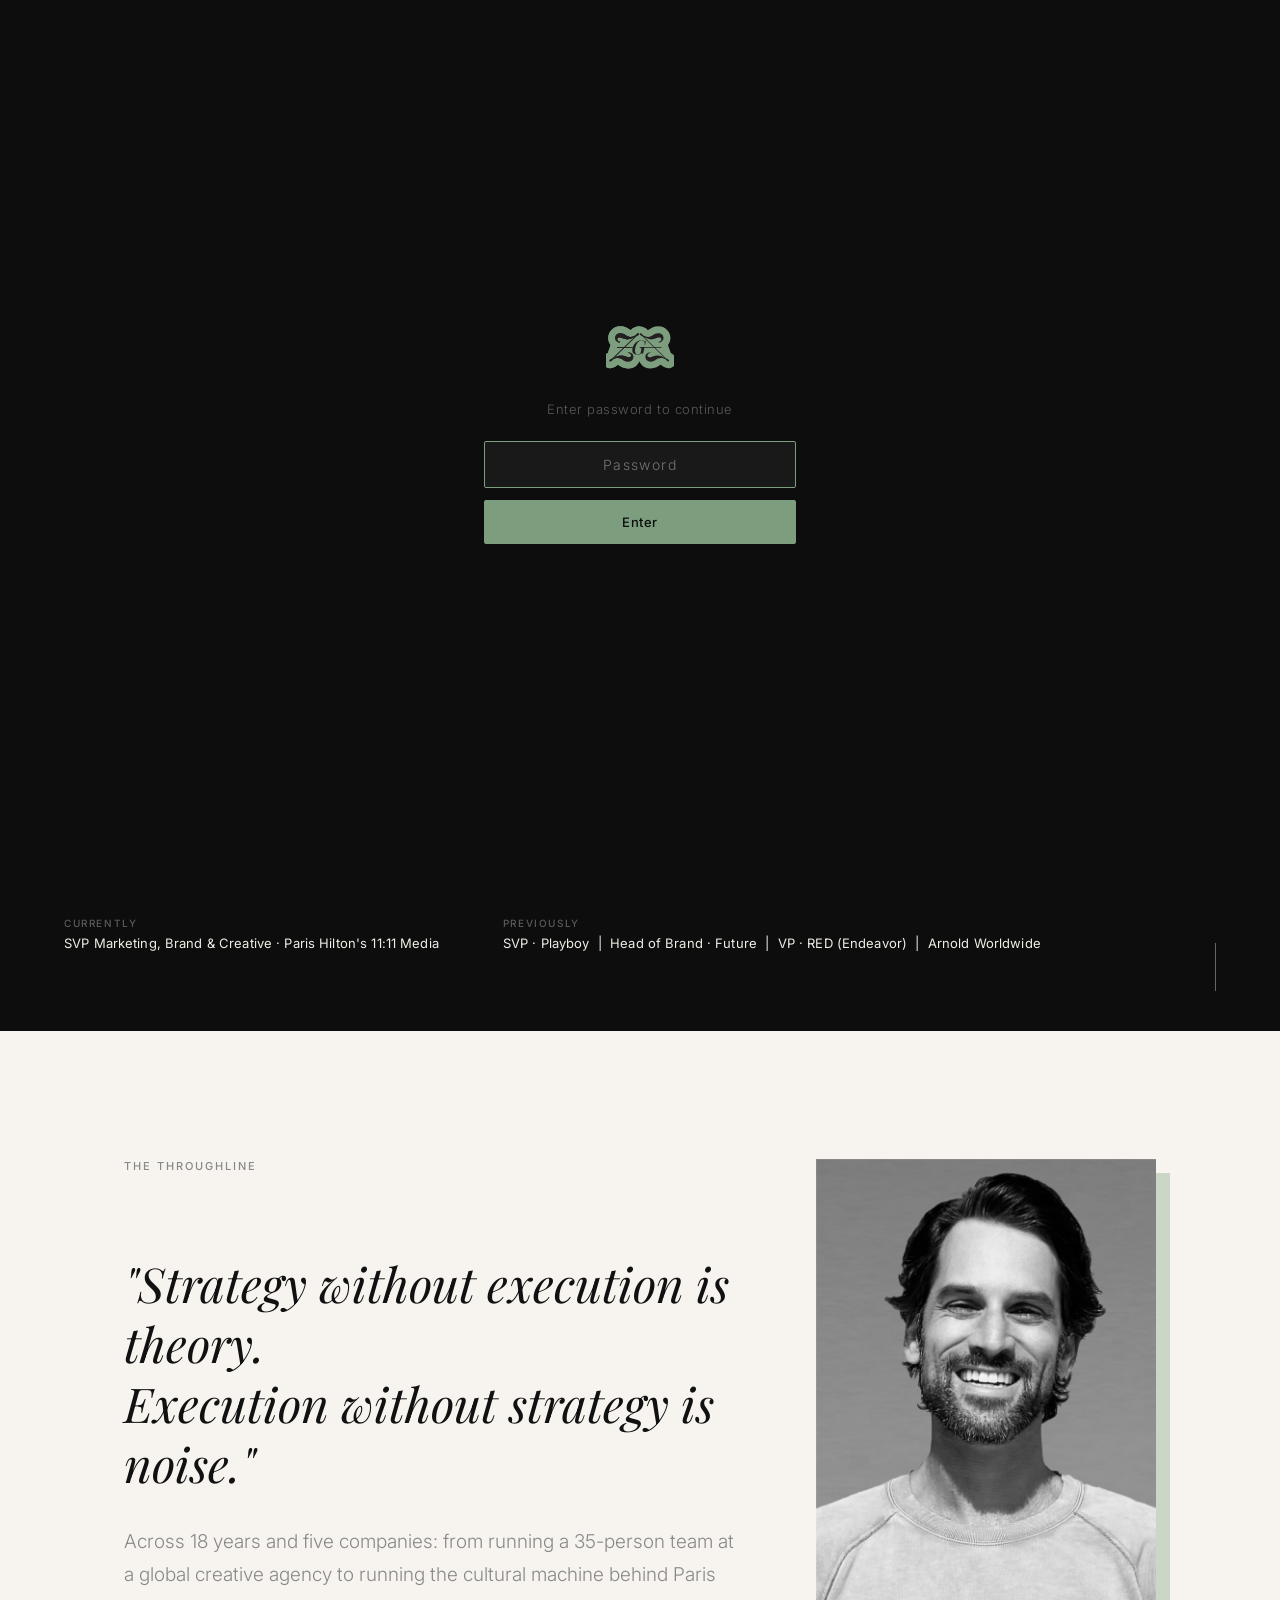
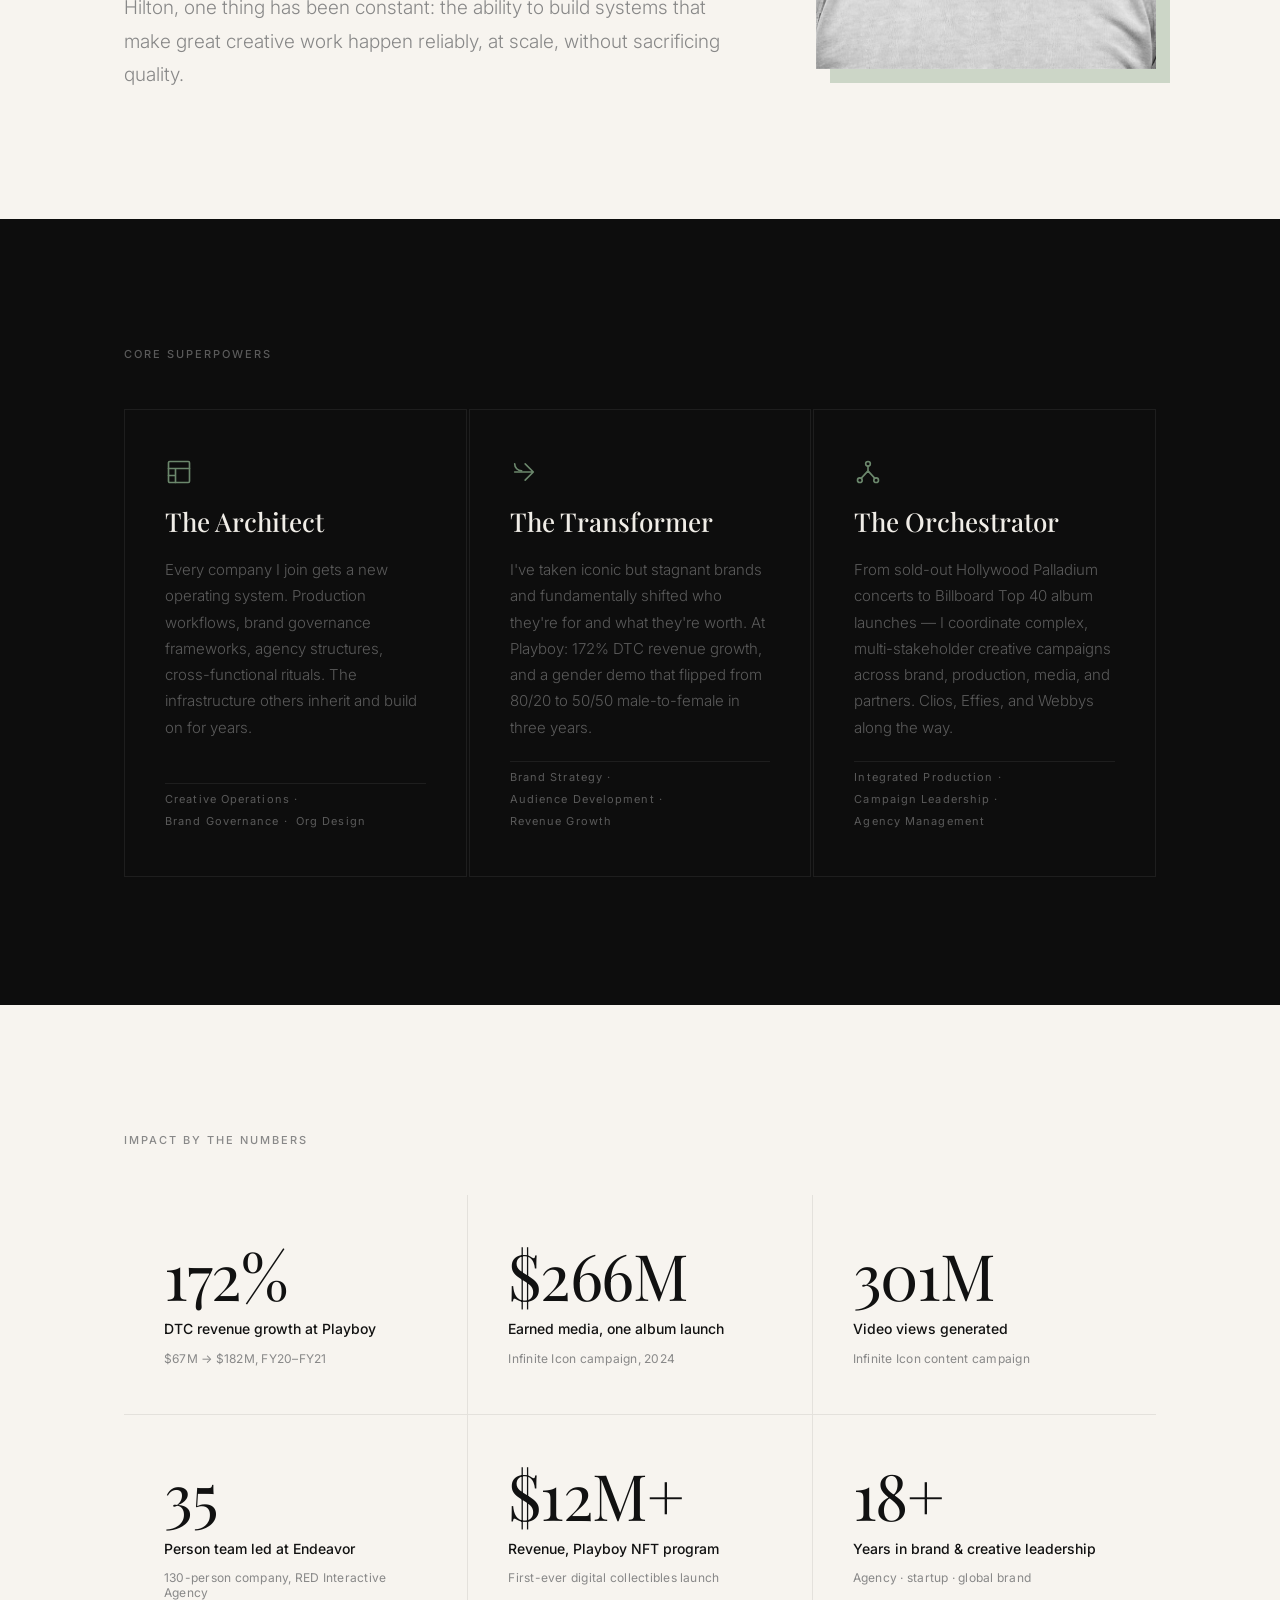
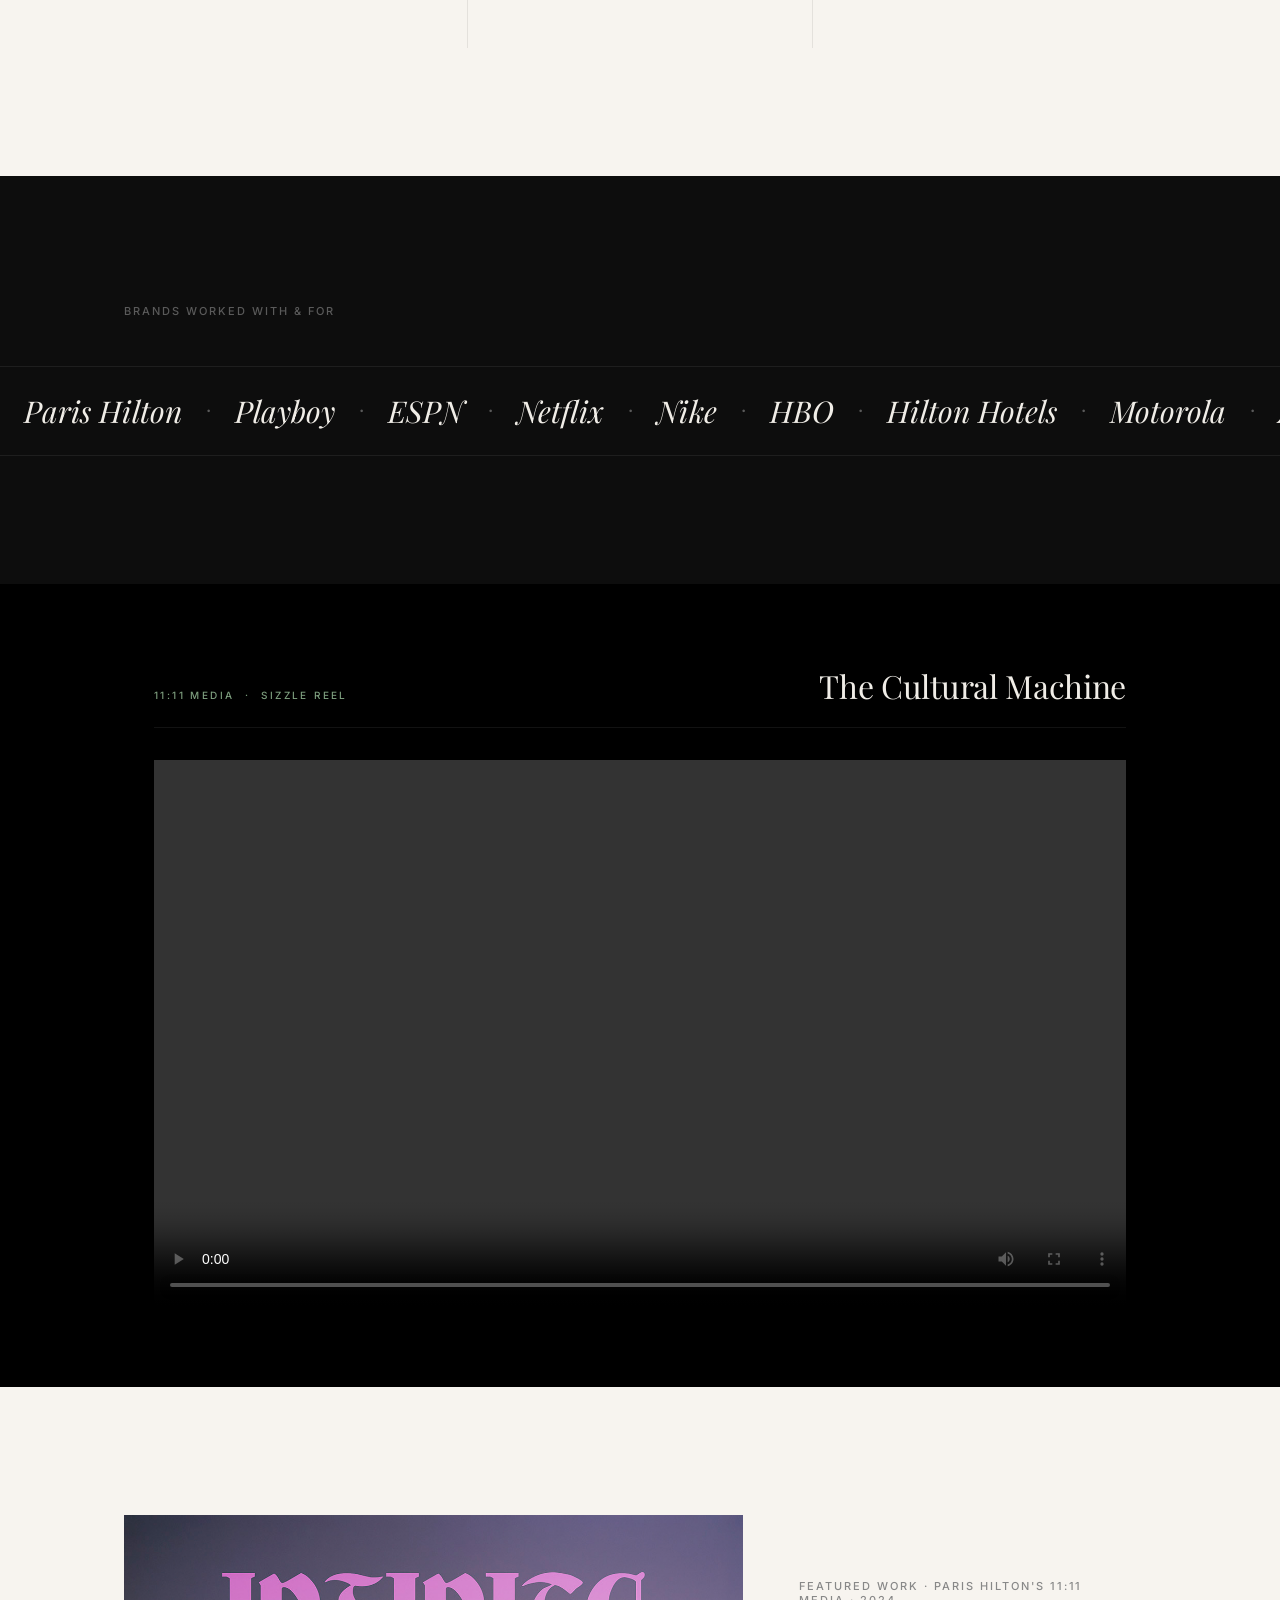
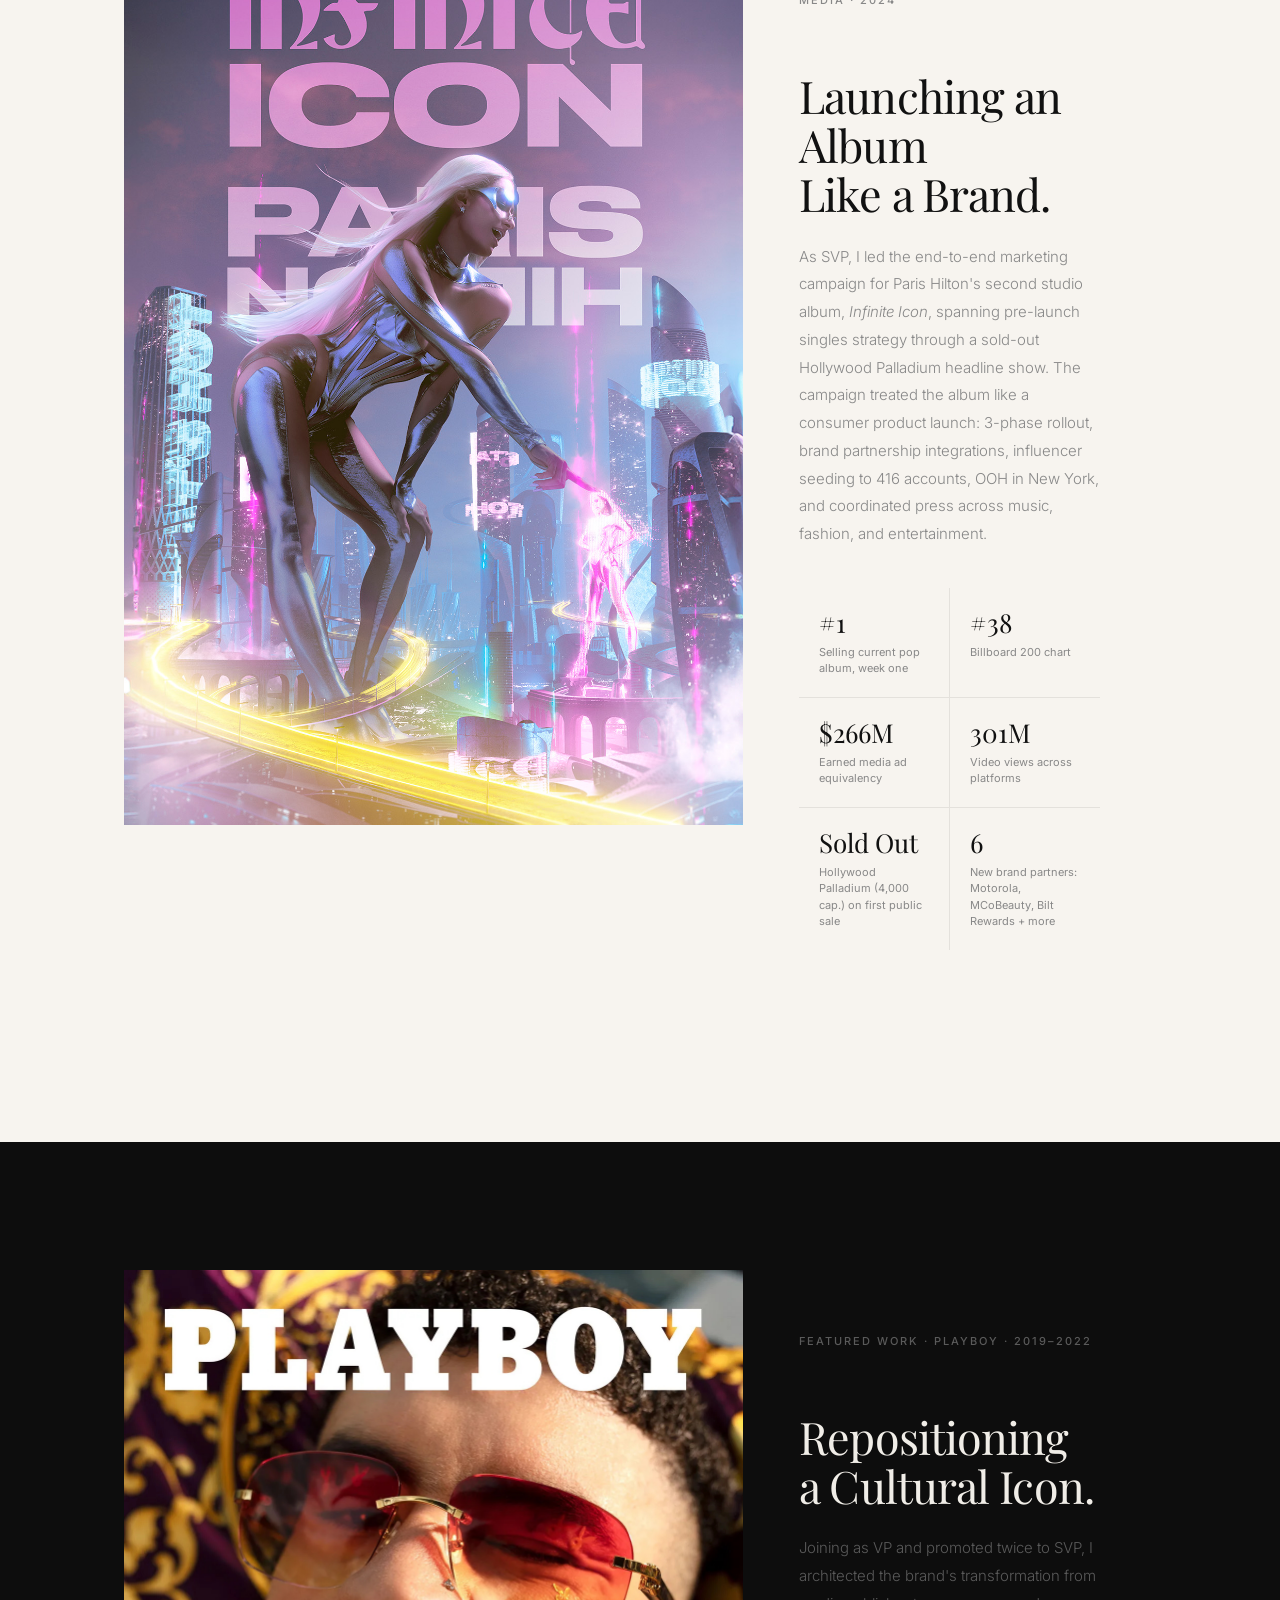
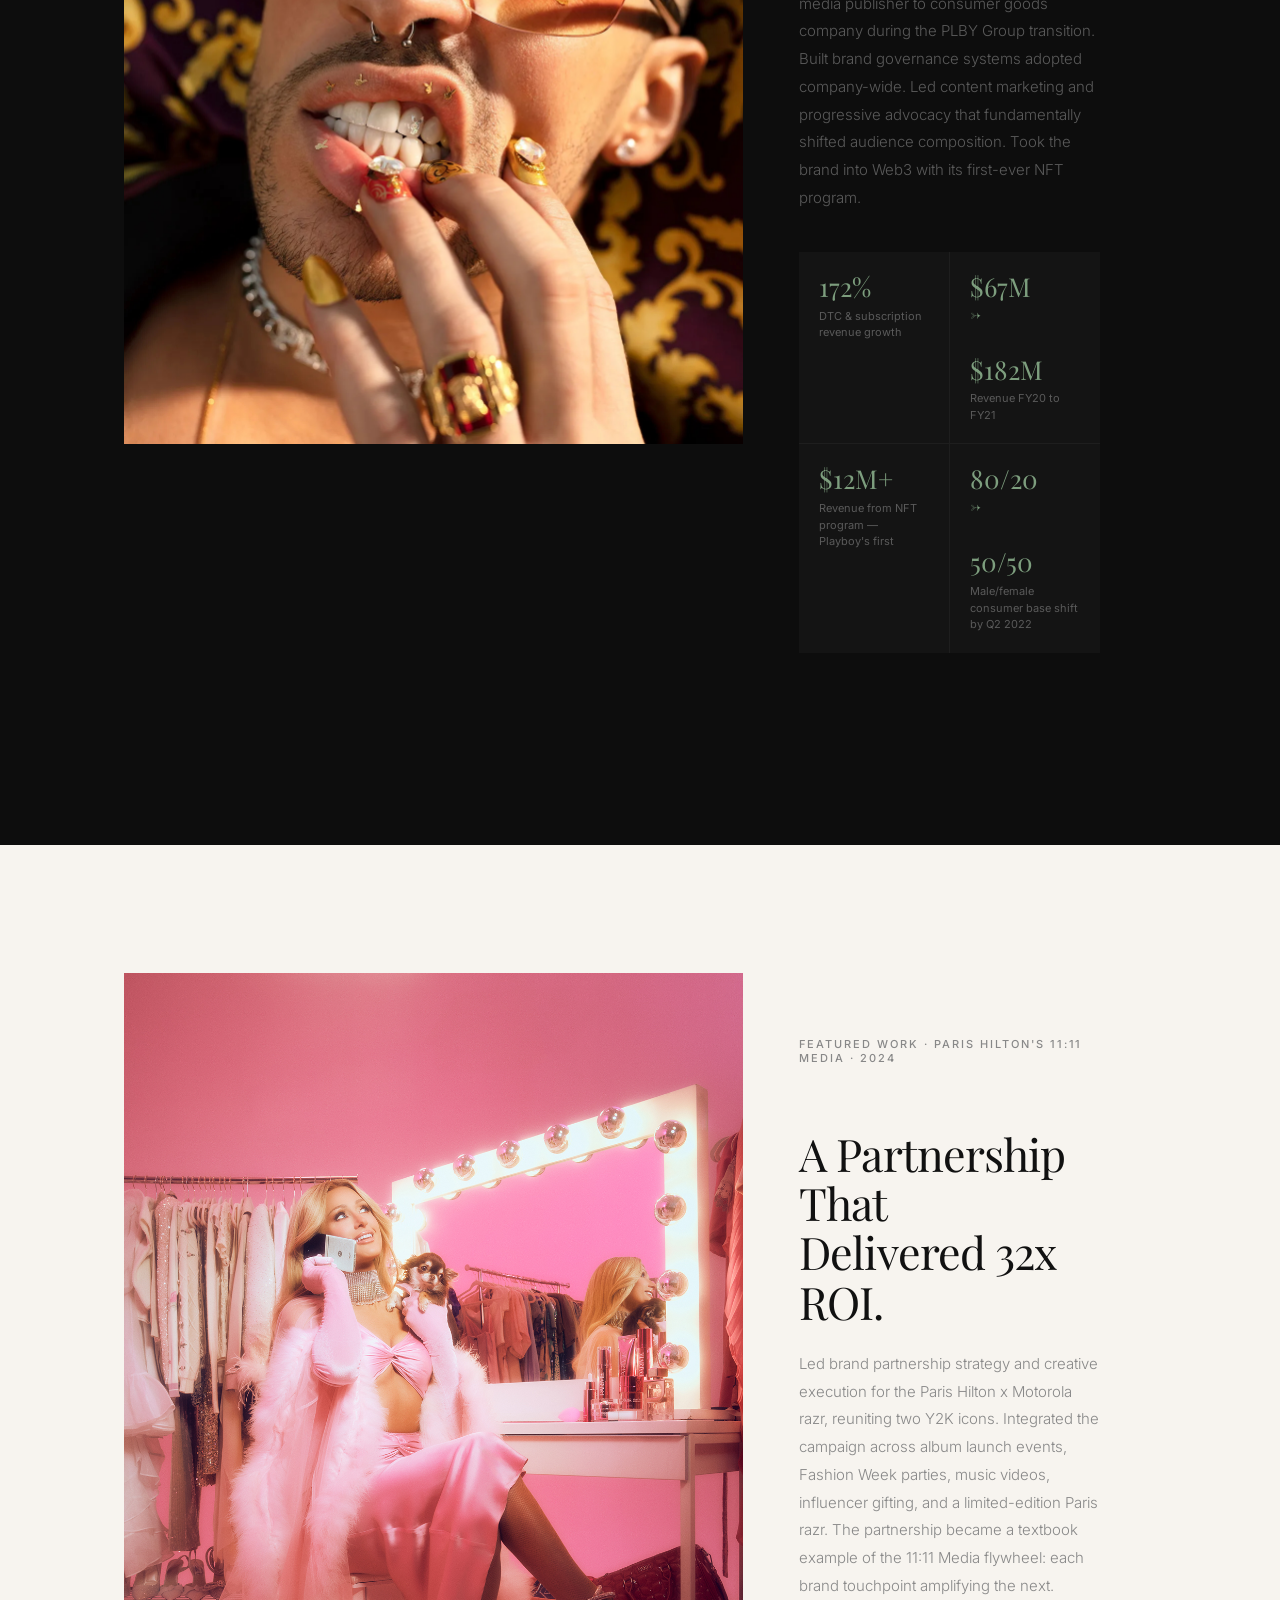
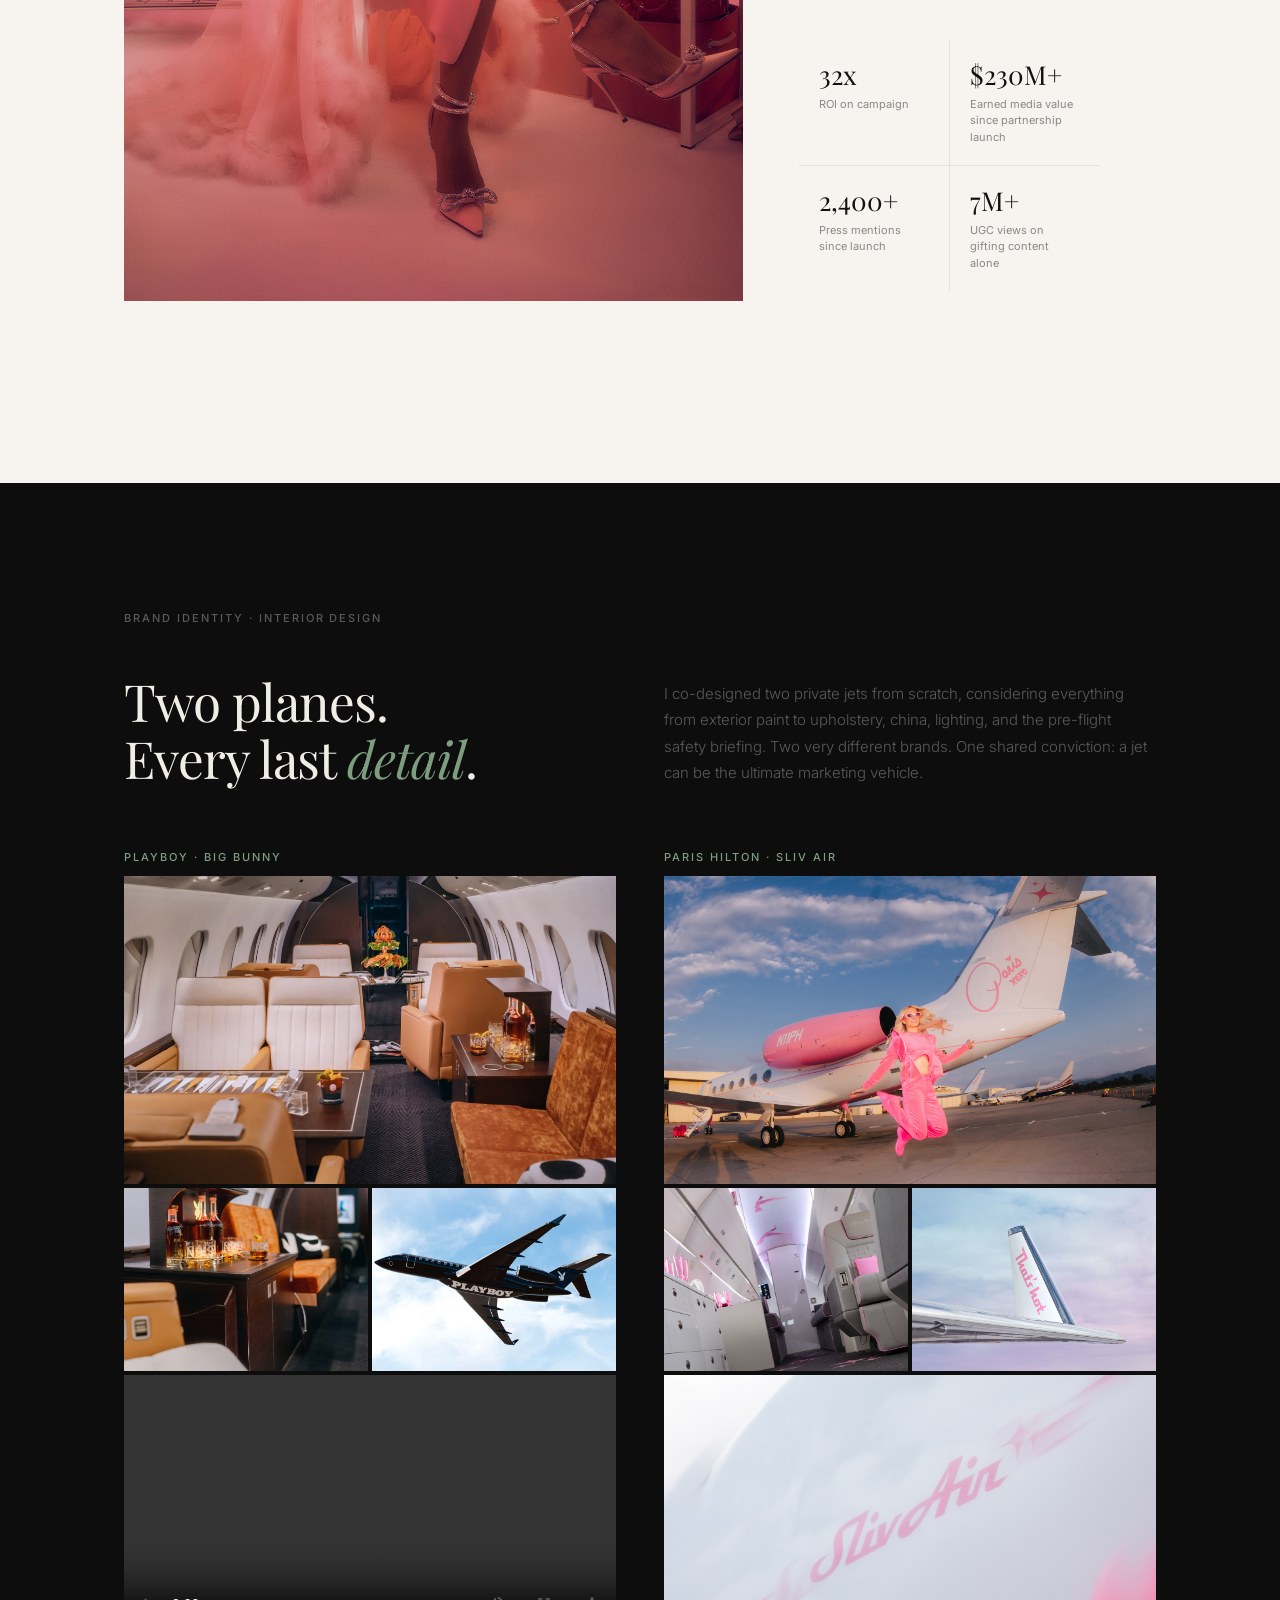
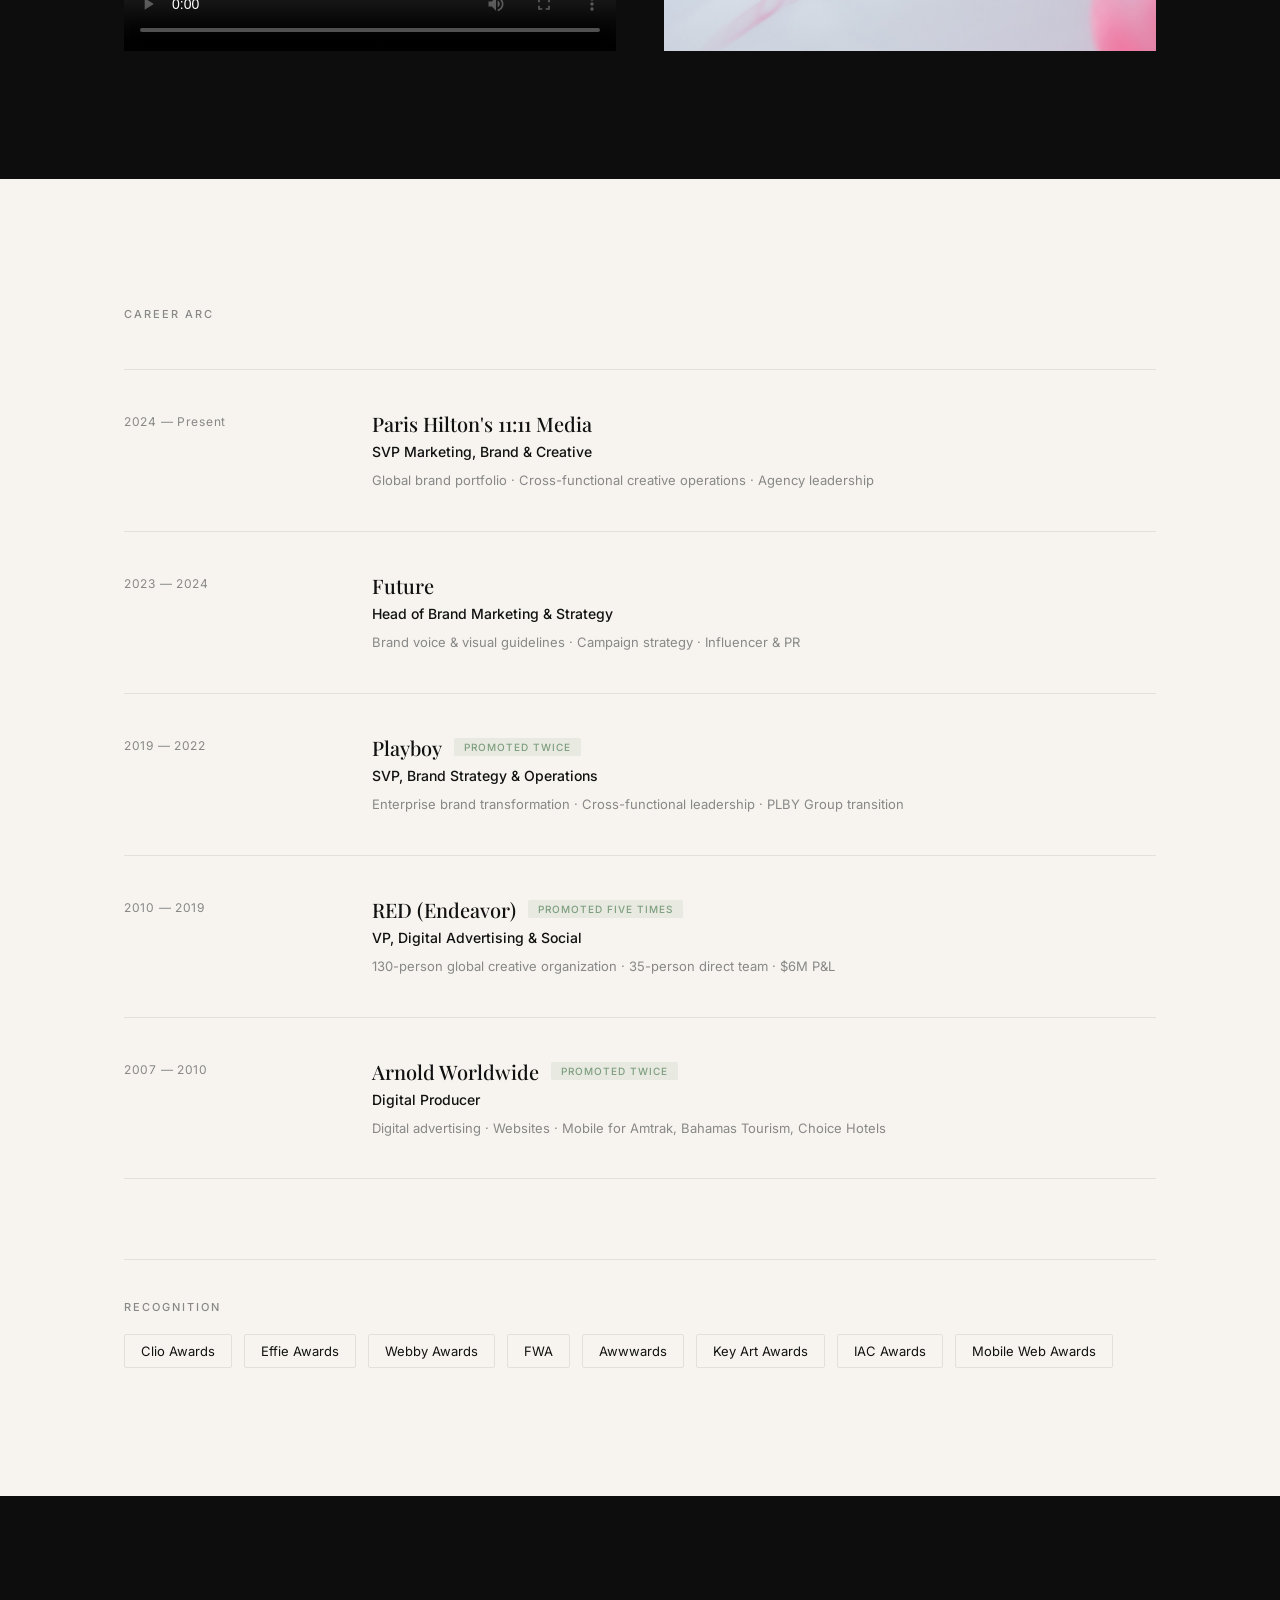
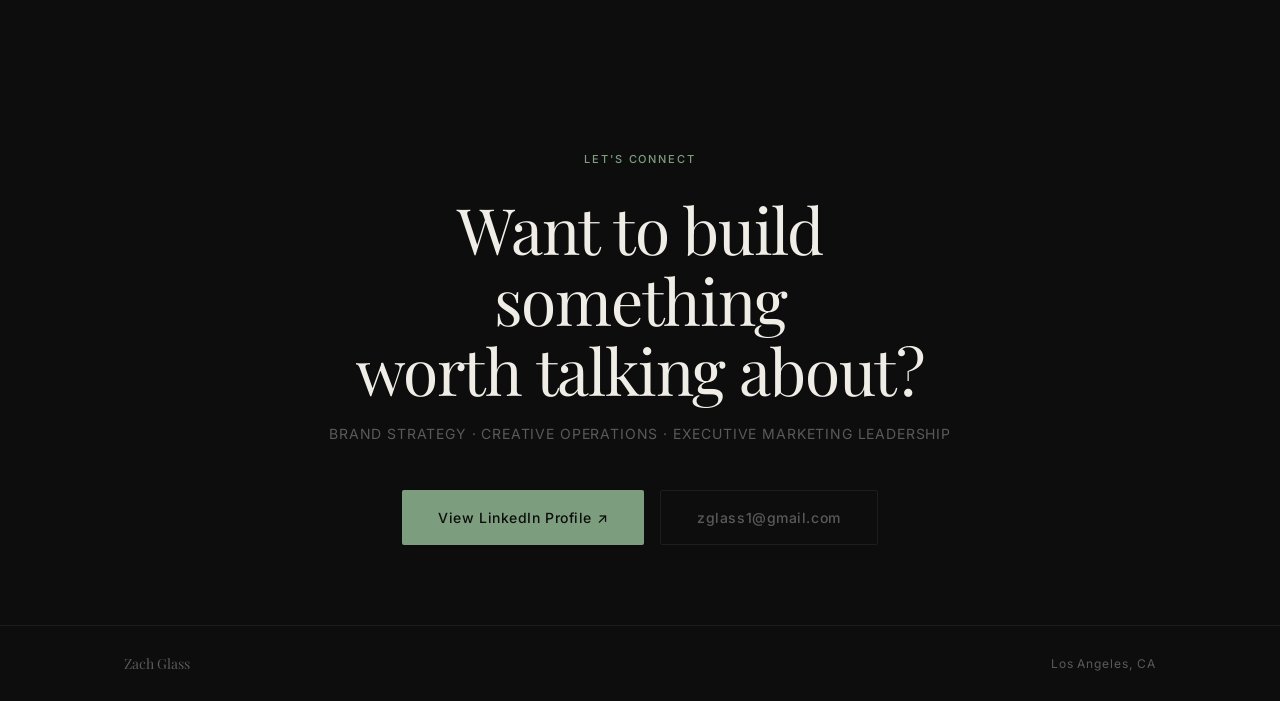
==== commit 3029238d: "Replace brackets with behind-photo sage green depth shape (option D)" ====
--- a/portfolio.html
+++ b/portfolio.html
@@ -117,11 +117,8 @@
           </div>
           <div class="headshot-slot reveal">
             <div class="headshot-frame">
-              <img src="bw-headshot.jpg" alt="Zach Glass" style="width:100%;height:auto;display:block;">
-              <span class="bracket bracket--tl"></span>
-              <span class="bracket bracket--tr"></span>
-              <span class="bracket bracket--bl"></span>
-              <span class="bracket bracket--br"></span>
+              <div class="headshot-bg-shape"></div>
+              <img src="bw-headshot.jpg" alt="Zach Glass" style="width:100%;height:auto;display:block;position:relative;z-index:1;">
             </div>
           </div>
         </div>
--- a/style.css
+++ b/style.css
@@ -1054,63 +1054,20 @@
 .stat:nth-child(5) { transition-delay: 0.32s; }
 .stat:nth-child(6) { transition-delay: 0.40s; }
 
-/* ── Headshot corner brackets ── */
+/* ── Headshot depth shape ── */
 .headshot-frame {
   position: relative;
   display: block;
 }
 
-.bracket {
+.headshot-bg-shape {
   position: absolute;
-  width: 32px;
-  height: 32px;
-  pointer-events: none;
-}
-
-.bracket--tl { top: -10px;    left: -10px;  }
-.bracket--tr { top: -10px;    right: -10px; }
-.bracket--bl { bottom: -10px; left: -10px;  }
-.bracket--br { bottom: -10px; right: -10px; }
-
-/* Horizontal arm */
-.bracket::before {
-  content: '';
-  position: absolute;
+  inset: 0;
   background: #7d9e7e;
-  height: 2px;
-  width: 0;
-  transition: width 0.55s cubic-bezier(0.4, 0, 0.2, 1) 0.5s;
-}
-
-/* Vertical arm */
-.bracket::after {
-  content: '';
-  position: absolute;
-  background: #7d9e7e;
-  width: 2px;
-  height: 0;
-  transition: height 0.55s cubic-bezier(0.4, 0, 0.2, 1) 0.5s;
-}
-
-/* TL — arms extend right + down */
-.bracket--tl::before { top: 0;    left: 0; }
-.bracket--tl::after  { top: 0;    left: 0; }
-
-/* TR — arms extend left + down */
-.bracket--tr::before { top: 0;    right: 0; }
-.bracket--tr::after  { top: 0;    right: 0; }
-
-/* BL — arms extend right + up */
-.bracket--bl::before { bottom: 0; left: 0; }
-.bracket--bl::after  { bottom: 0; left: 0; }
-
-/* BR — arms extend left + up */
-.bracket--br::before { bottom: 0; right: 0; }
-.bracket--br::after  { bottom: 0; right: 0; }
-
-/* Animate in when parent becomes visible */
-.headshot-slot.visible .bracket::before { width: 32px; }
-.headshot-slot.visible .bracket::after  { height: 32px; }
+  transform: translate(14px, 14px);
+  z-index: 0;
+  opacity: 0.35;
+}
 
 /* ────────────────────────────────
    JETS
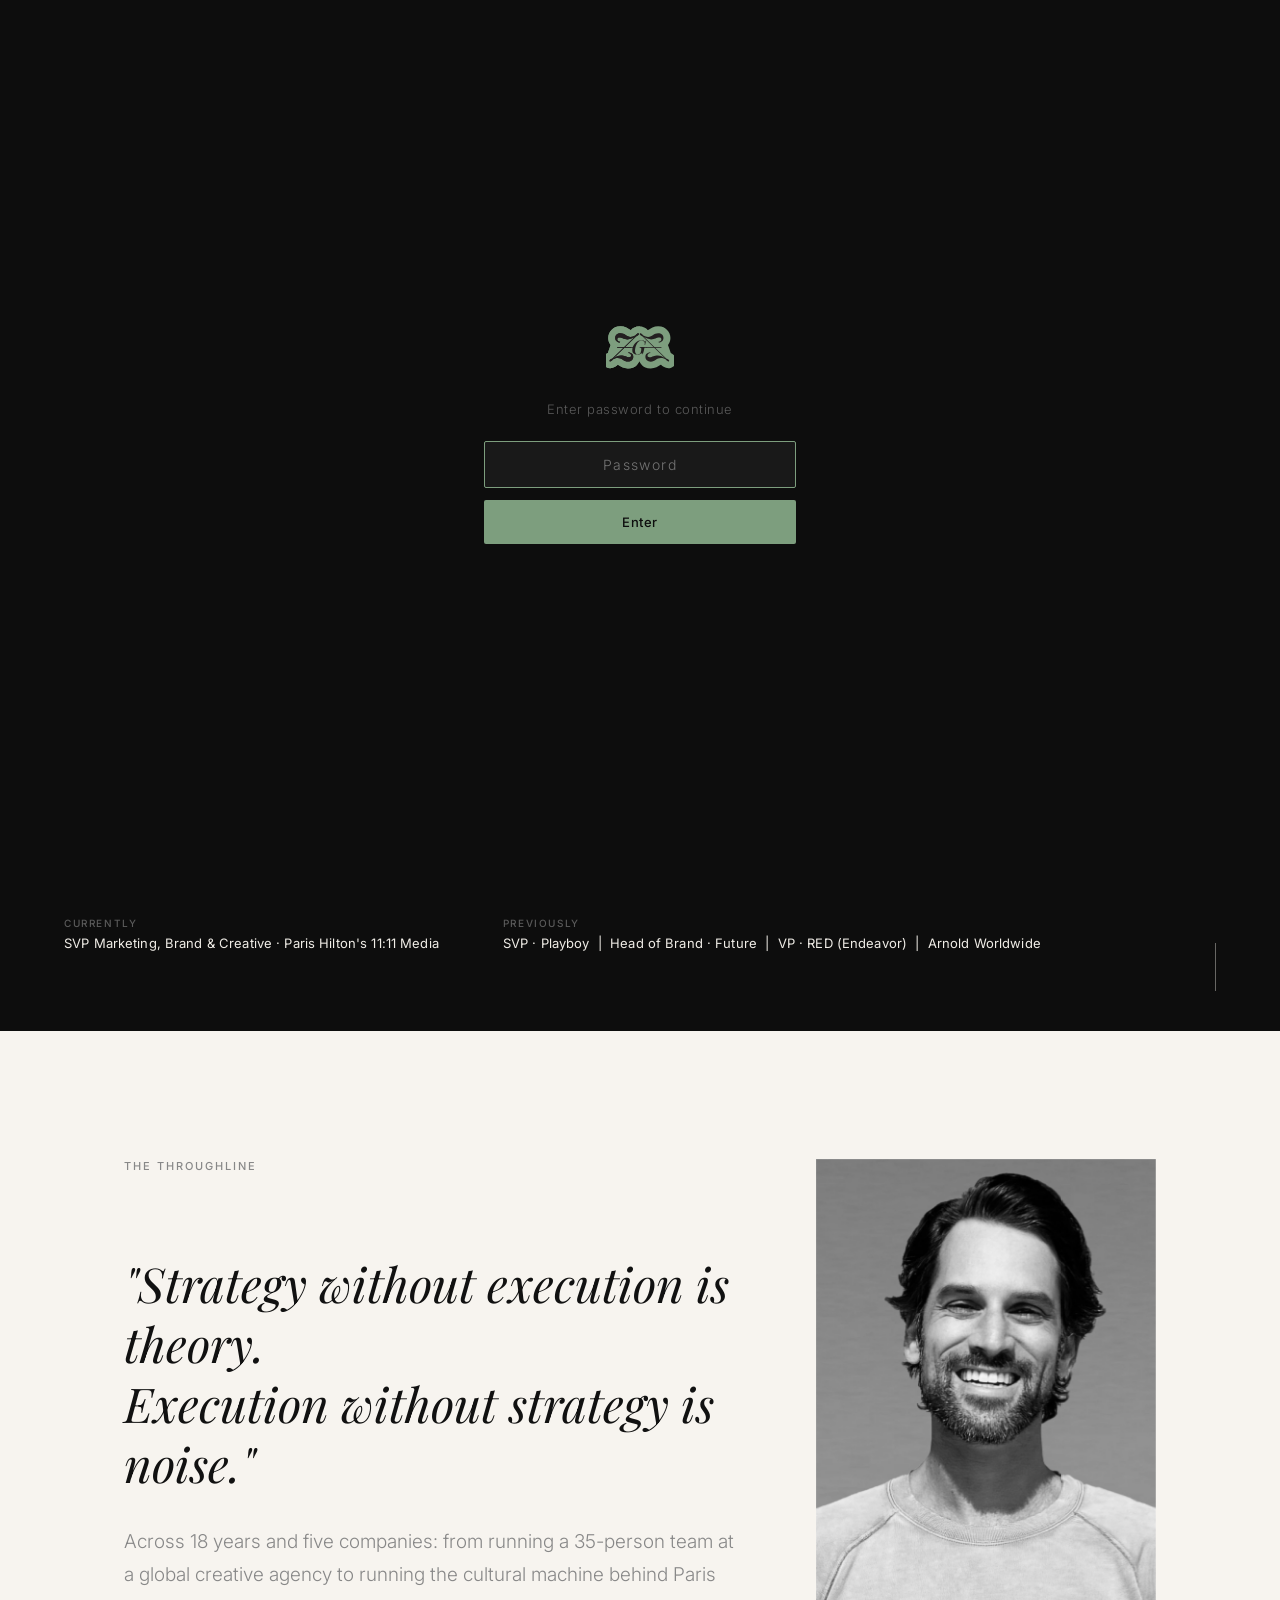
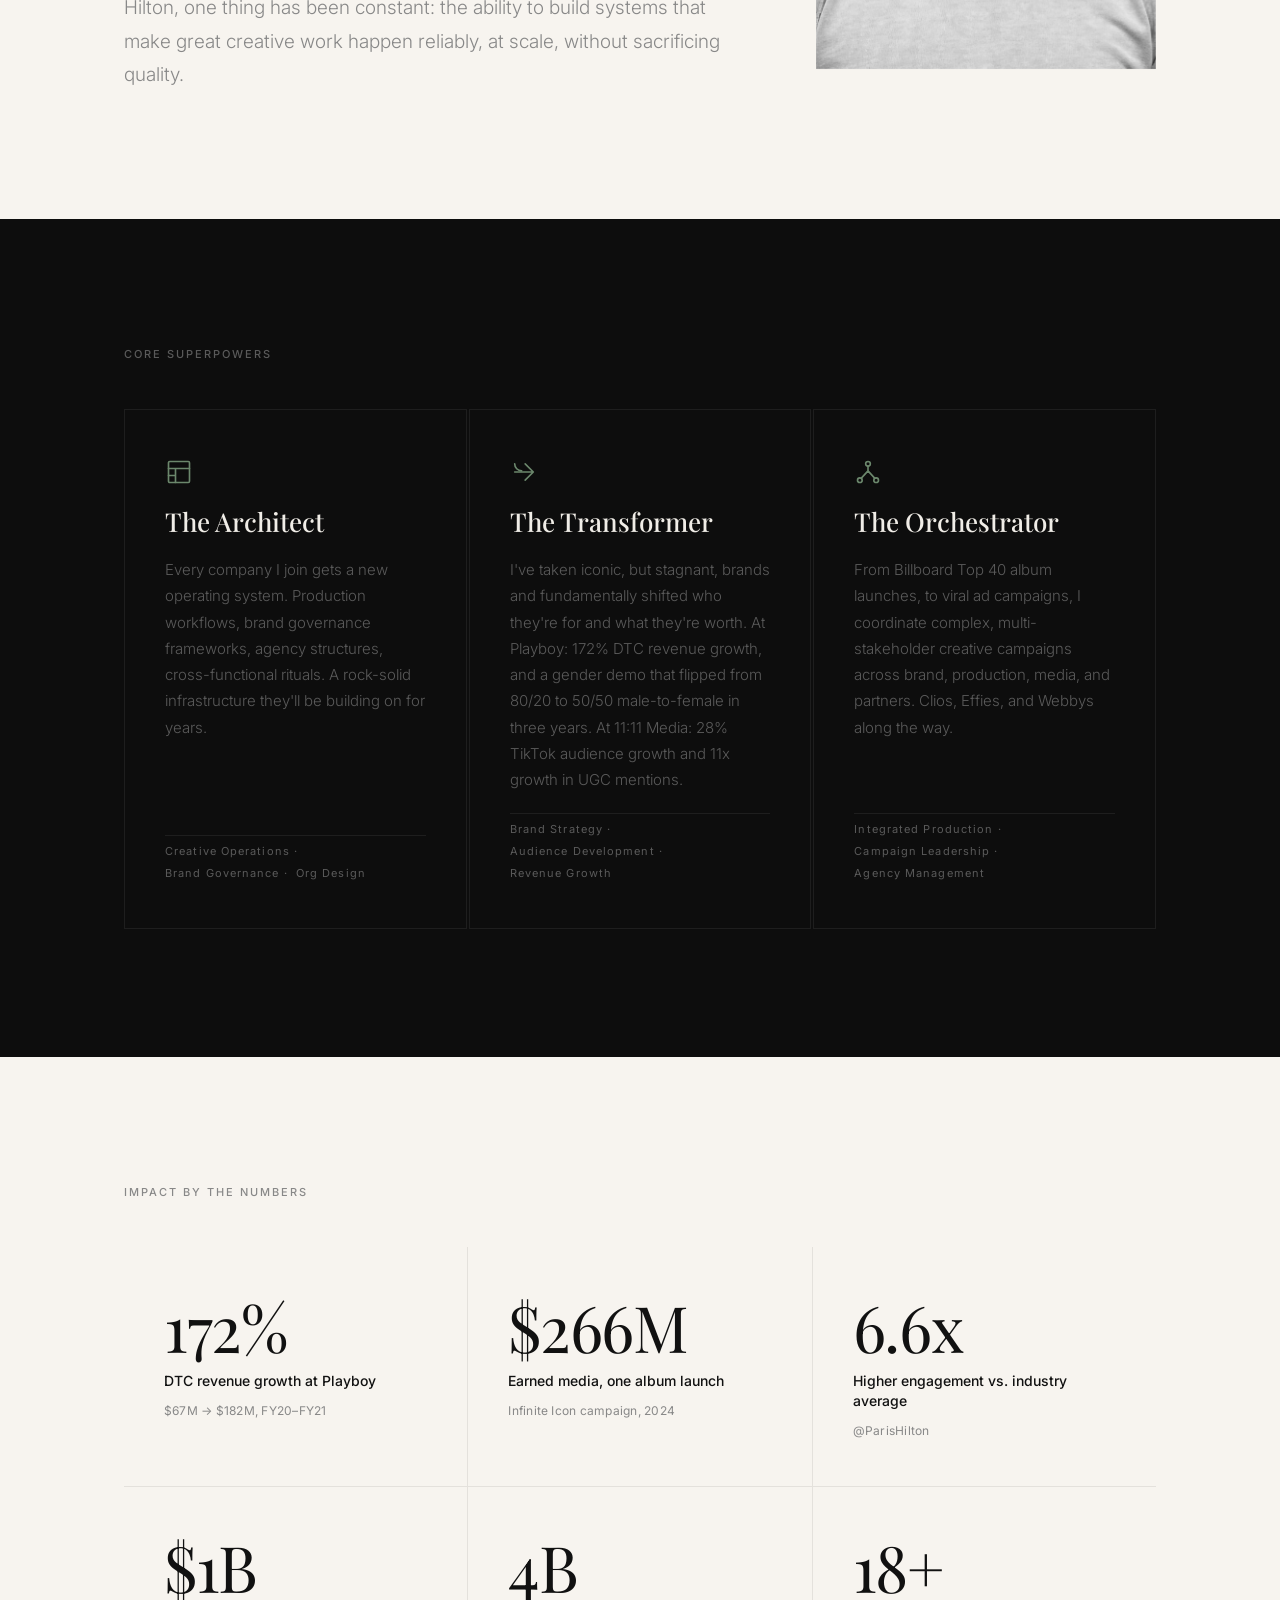
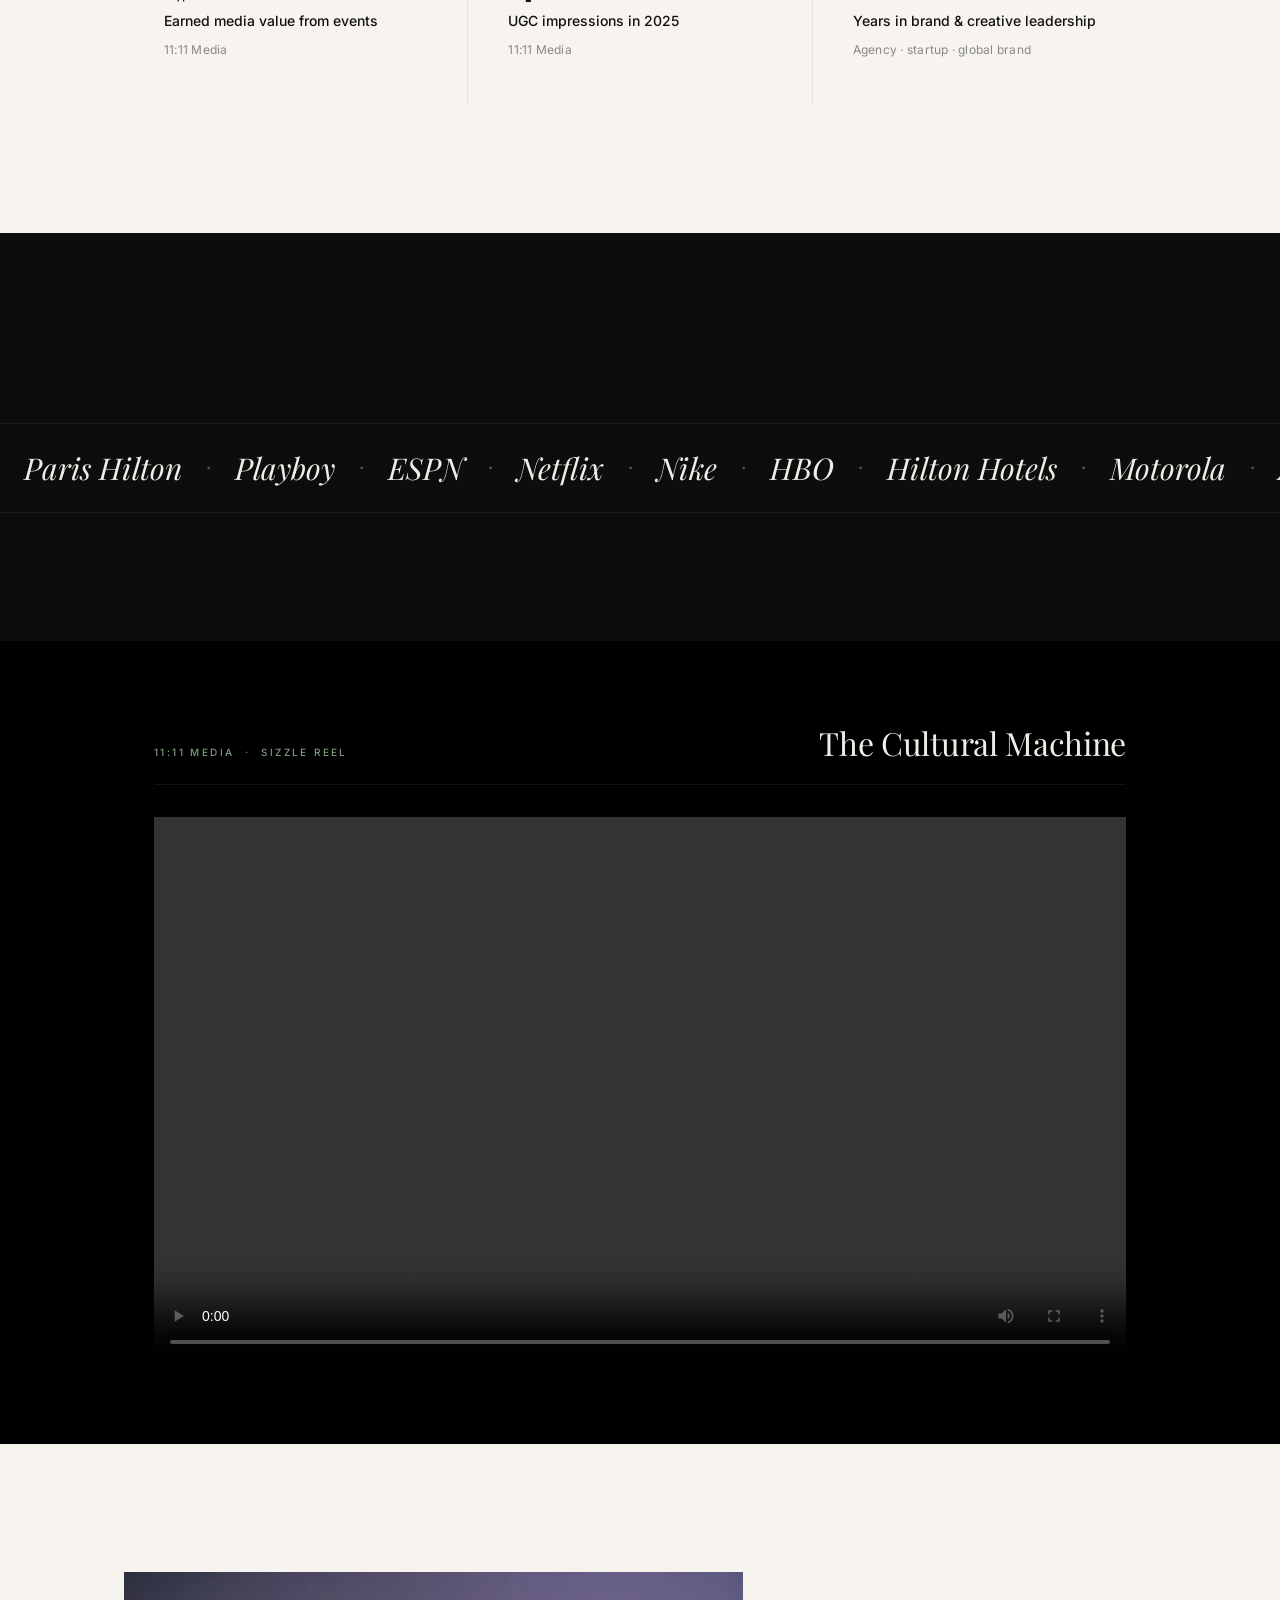
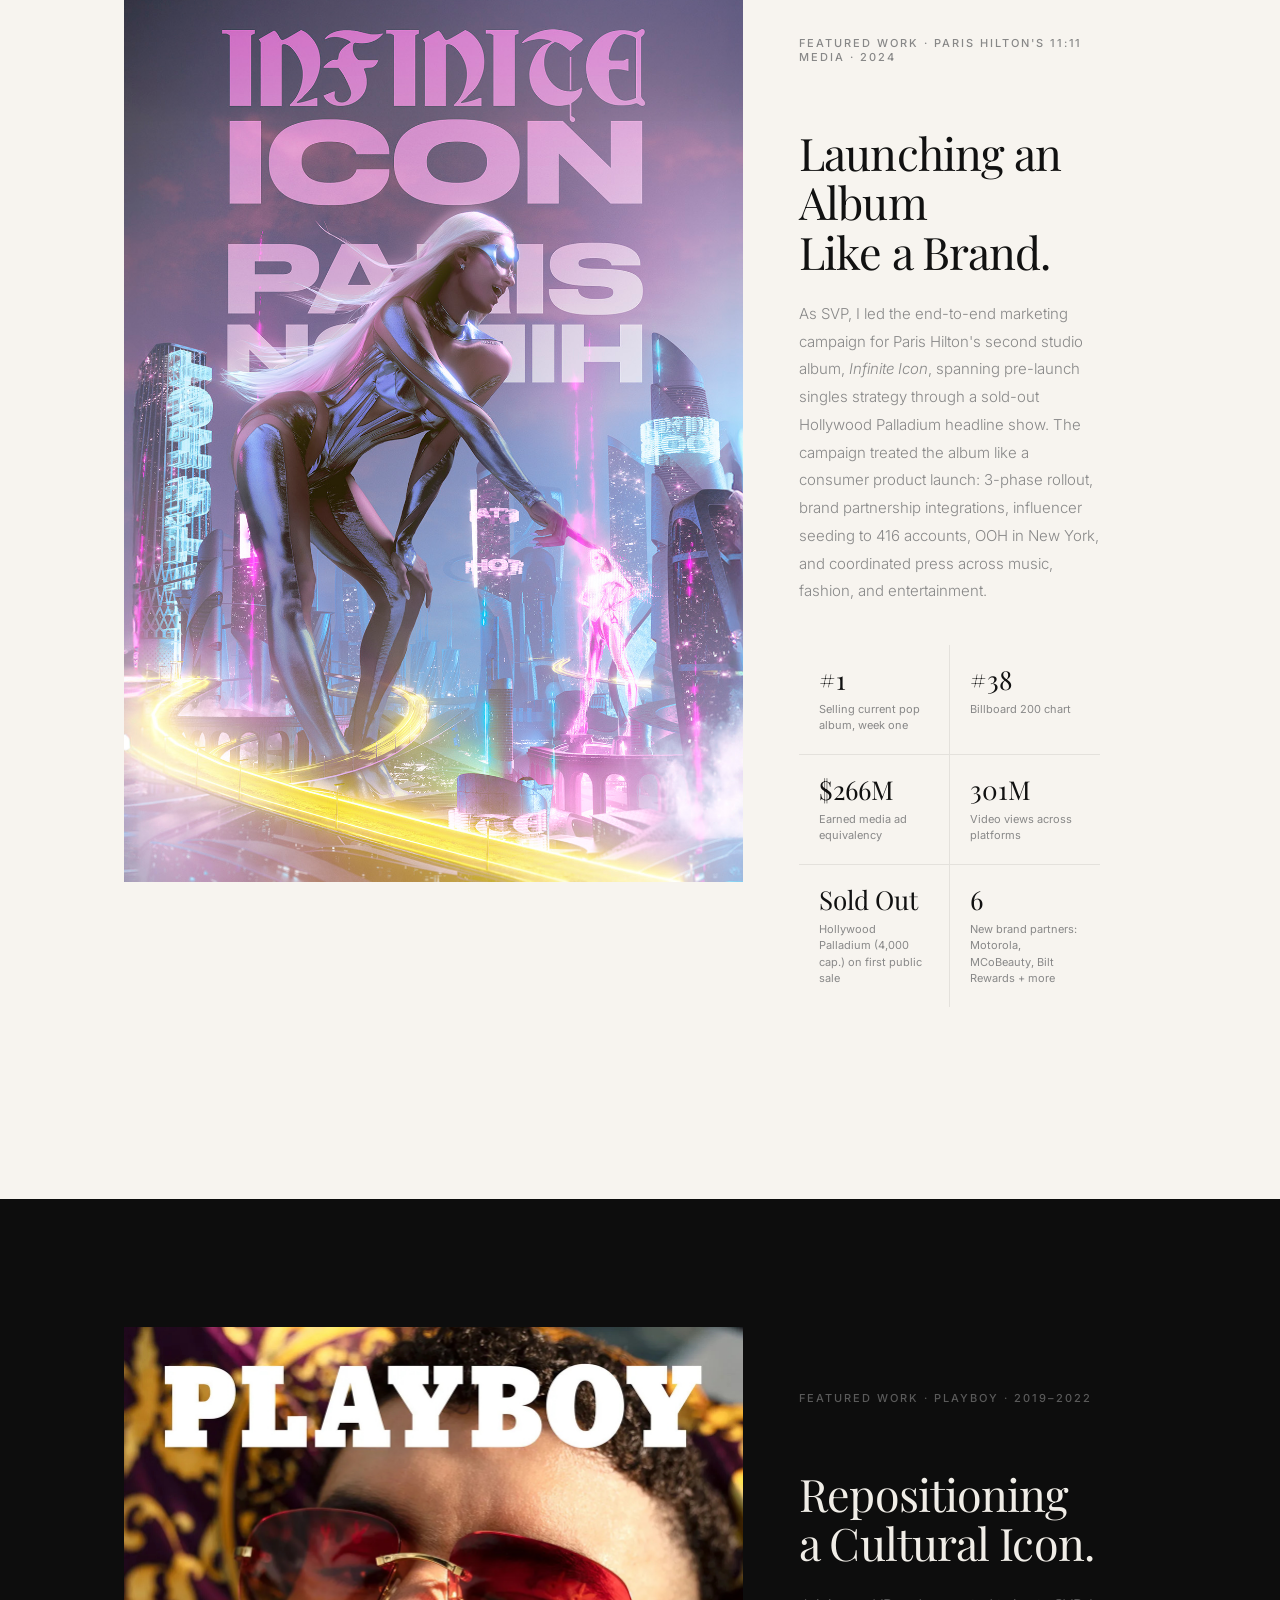
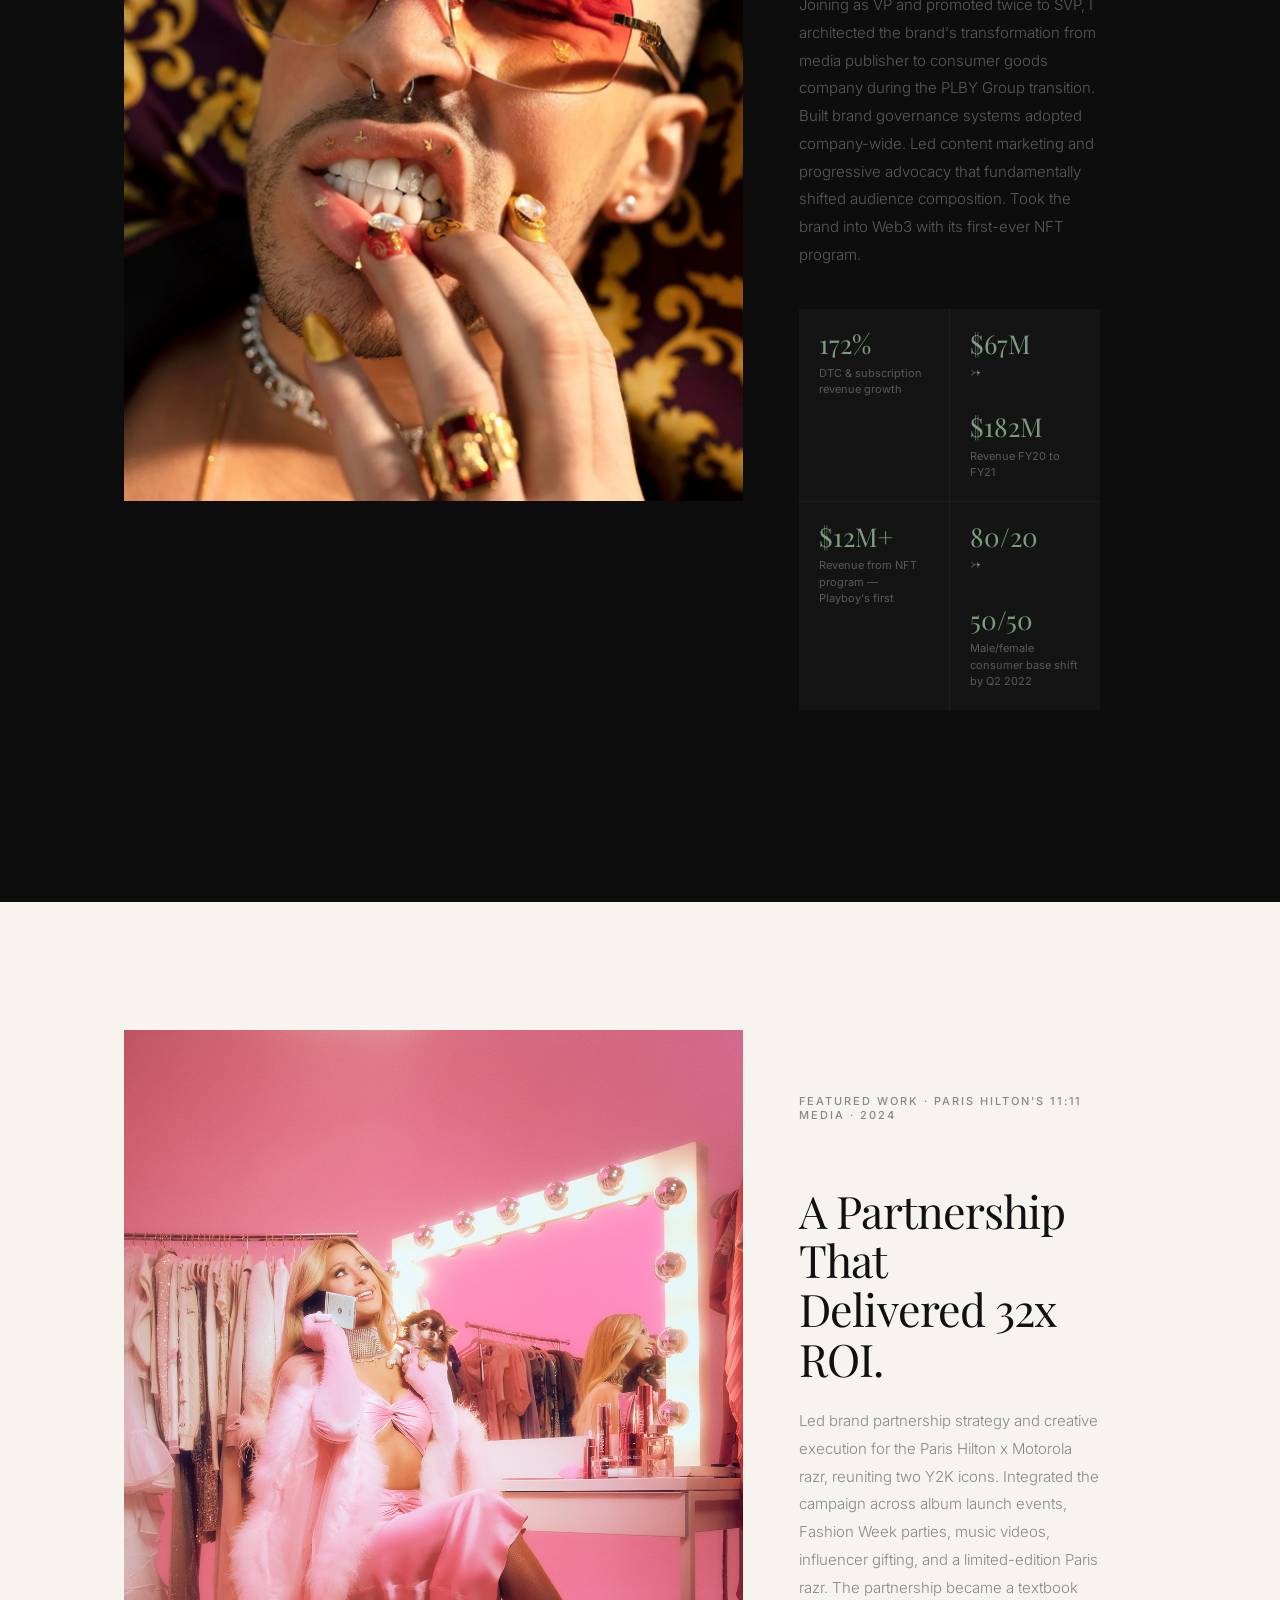
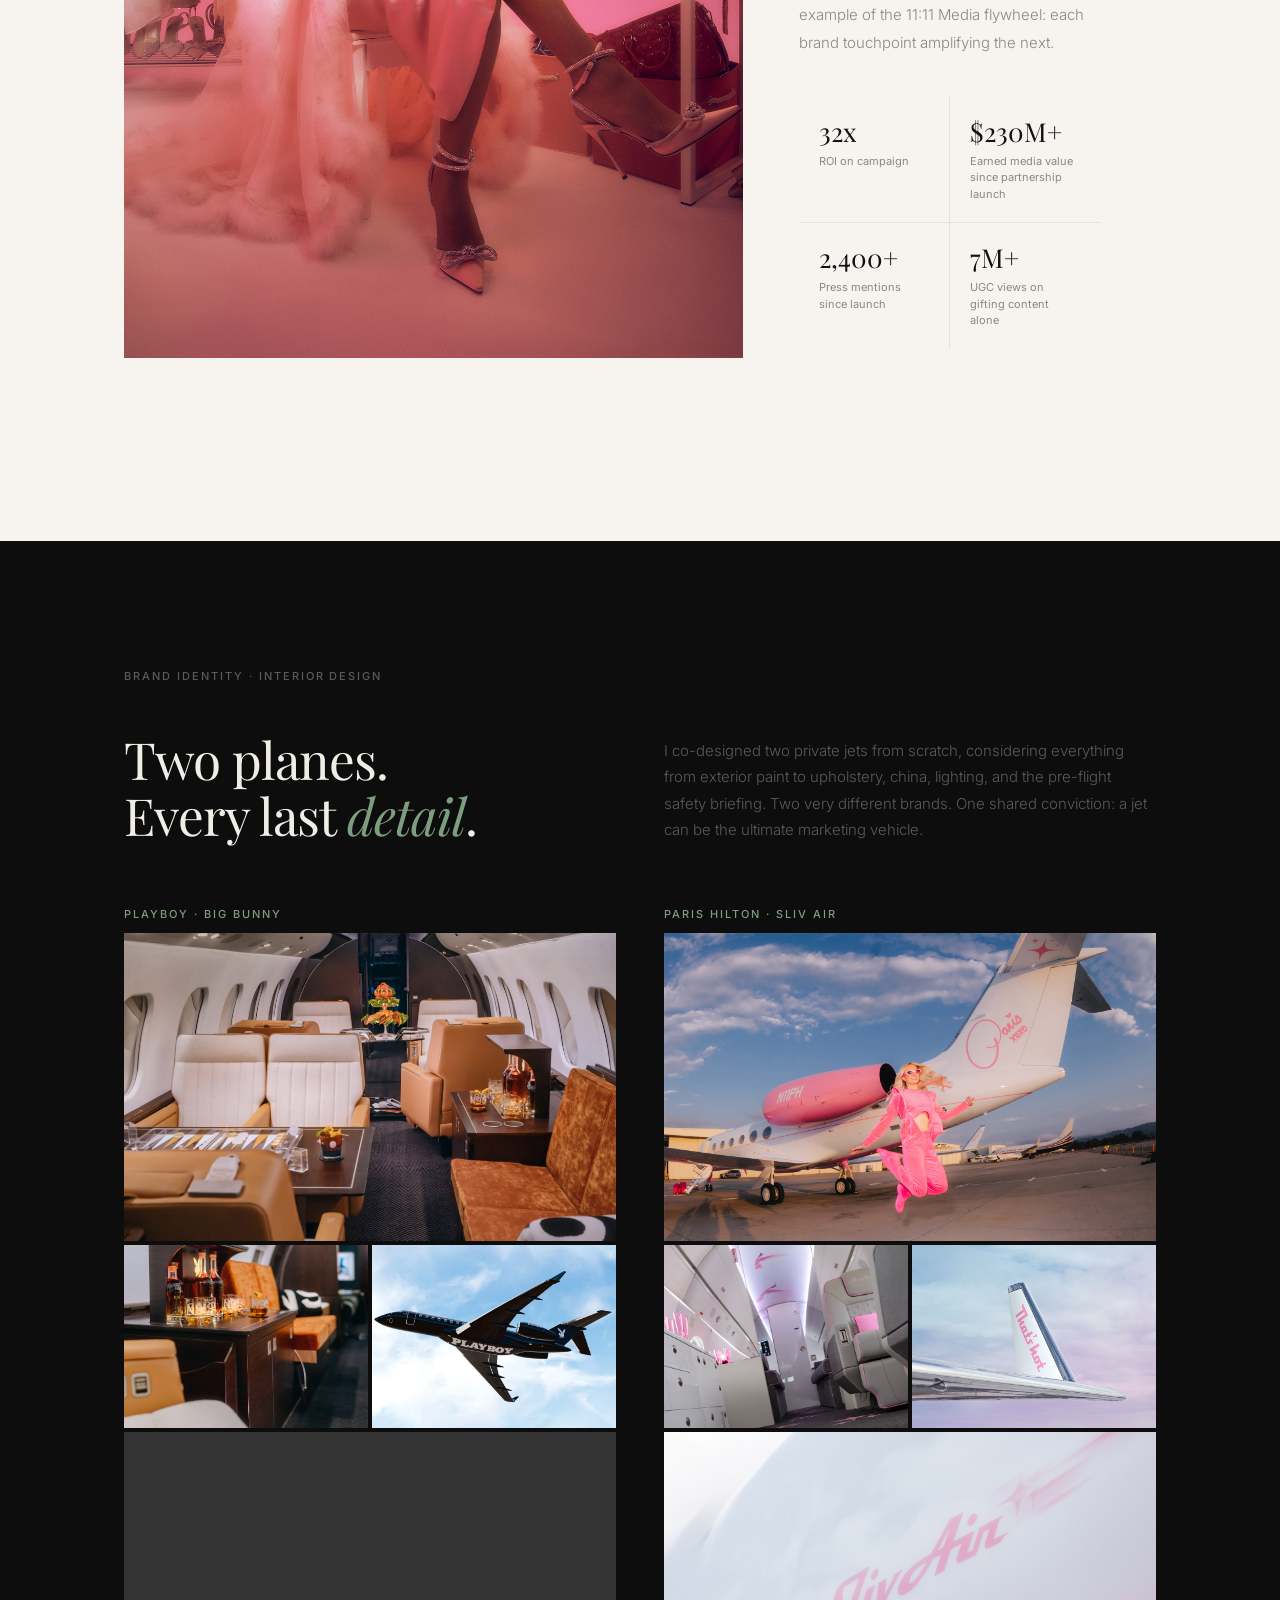
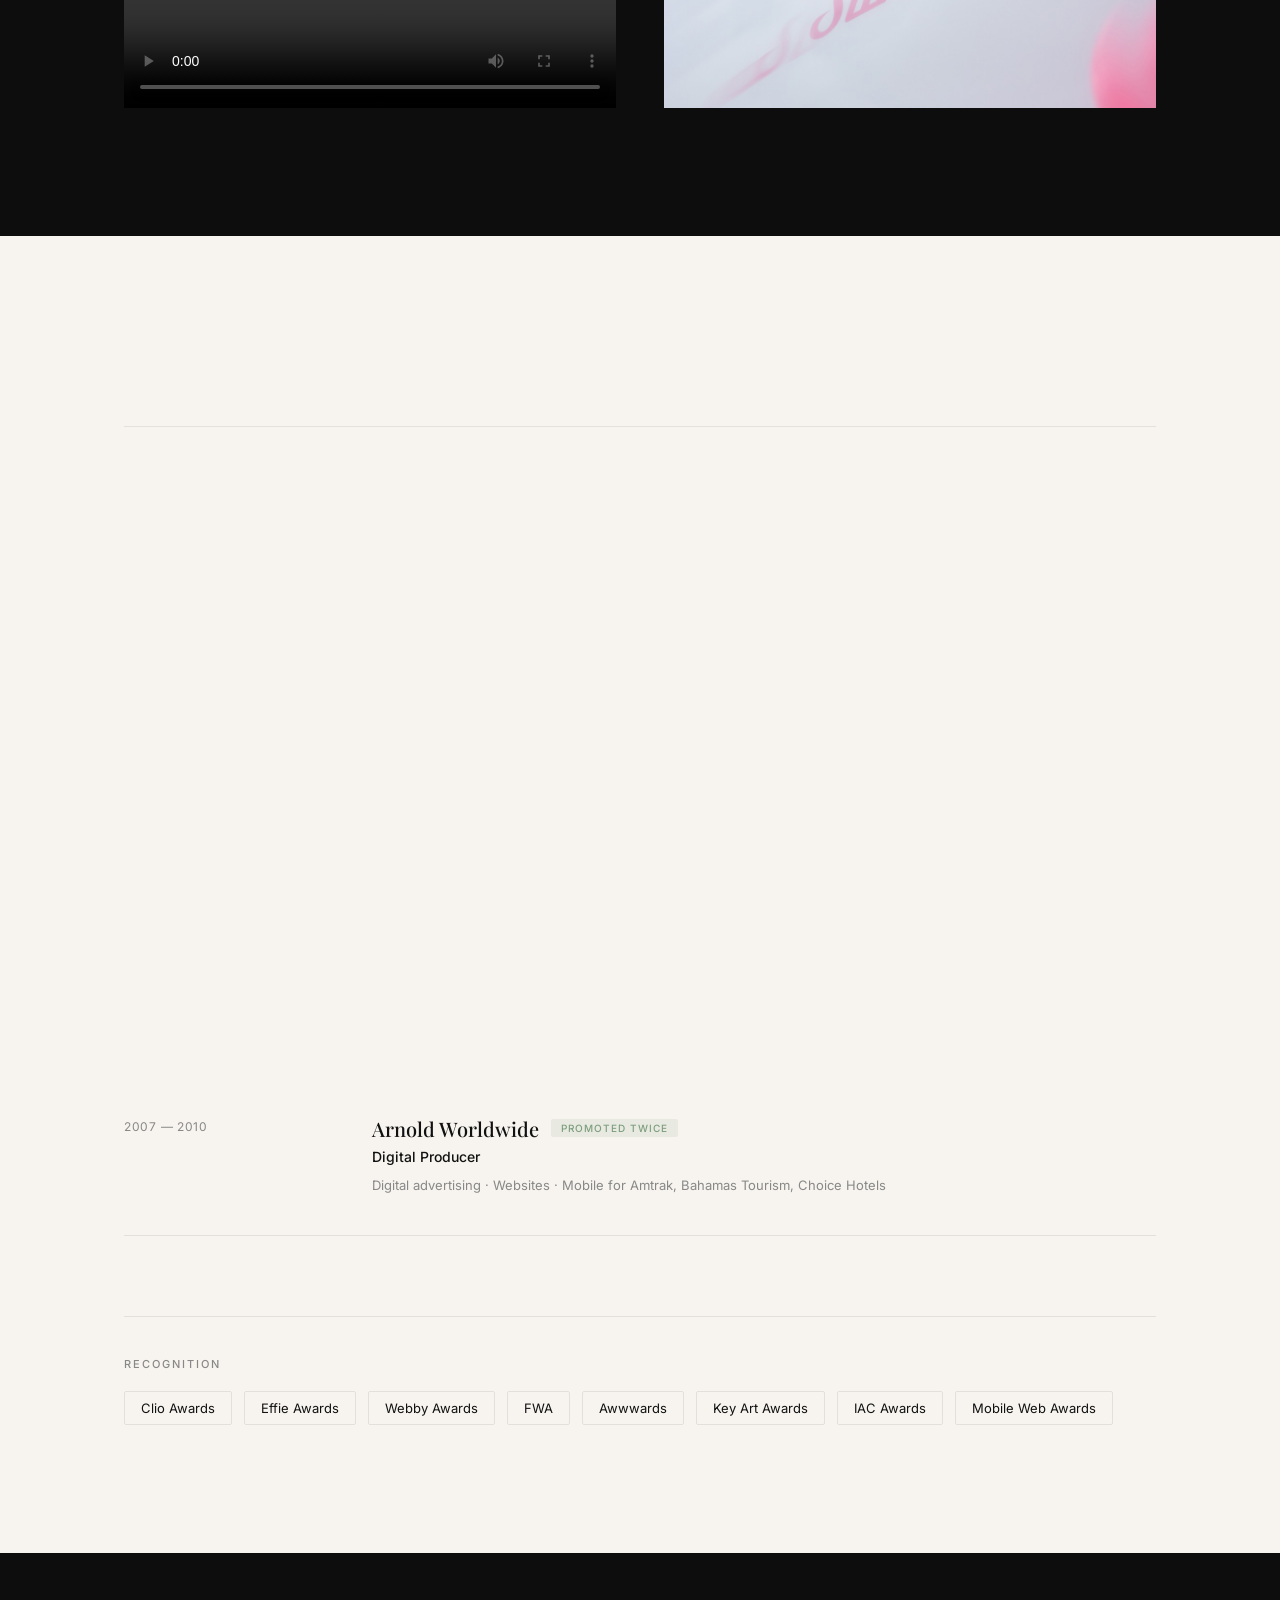
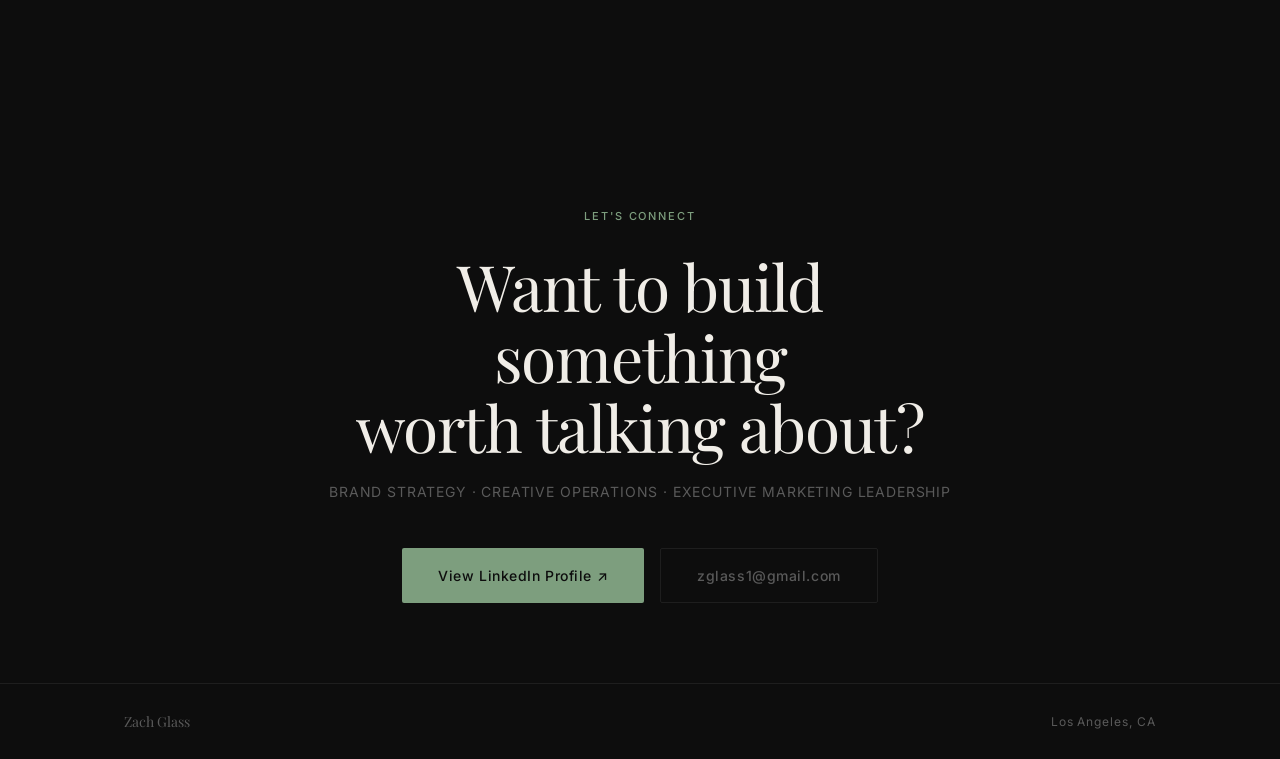
==== commit 996311fb: "Update copy, remove headshot shape, swap 3 stats, fix decimal counter" ====
--- a/portfolio.html
+++ b/portfolio.html
@@ -117,8 +117,7 @@
           </div>
           <div class="headshot-slot reveal">
             <div class="headshot-frame">
-              <div class="headshot-bg-shape"></div>
-              <img src="bw-headshot.jpg" alt="Zach Glass" style="width:100%;height:auto;display:block;position:relative;z-index:1;">
+              <img src="bw-headshot.jpg" alt="Zach Glass" style="width:100%;height:auto;display:block;">
             </div>
           </div>
         </div>
@@ -135,7 +134,7 @@
             <svg class="pillar-icon" width="28" height="28" viewBox="0 0 24 24" fill="none" stroke="currentColor" stroke-width="1.4" stroke-linecap="round" stroke-linejoin="round"><rect x="3" y="3" width="18" height="18" rx="1"/><path d="M3 9h18M9 9v12M3 15h6"/></svg>
 <h3 class="pillar-title">The Architect</h3>
             <p class="pillar-body">
-              Every company I join gets a new operating system. Production workflows, brand governance frameworks, agency structures, cross-functional rituals. The infrastructure others inherit and build on for years.
+              Every company I join gets a new operating system. Production workflows, brand governance frameworks, agency structures, cross-functional rituals. A rock-solid infrastructure they'll be building on for years.
             </p>
             <ul class="pillar-tags">
               <li>Creative Operations</li>
@@ -148,7 +147,7 @@
             <svg class="pillar-icon" width="28" height="28" viewBox="0 0 24 24" fill="none" stroke="currentColor" stroke-width="1.4" stroke-linecap="round" stroke-linejoin="round"><path d="M4 12h16M13 5l7 7-7 7"/><path d="M4 5c0 3.314 2.686 6 6 6"/></svg>
             <h3 class="pillar-title">The Transformer</h3>
             <p class="pillar-body">
-              I've taken iconic but stagnant brands and fundamentally shifted who they're for and what they're worth. At Playboy: 172% DTC revenue growth, and a gender demo that flipped from 80/20 to 50/50 male-to-female in three years.
+              I've taken iconic, but stagnant, brands and fundamentally shifted who they're for and what they're worth. At Playboy: 172% DTC revenue growth, and a gender demo that flipped from 80/20 to 50/50 male-to-female in three years. At 11:11 Media: 28% TikTok audience growth and 11x growth in UGC mentions.
             </p>
             <ul class="pillar-tags">
               <li>Brand Strategy</li>
@@ -161,7 +160,7 @@
             <svg class="pillar-icon" width="28" height="28" viewBox="0 0 24 24" fill="none" stroke="currentColor" stroke-width="1.4" stroke-linecap="round" stroke-linejoin="round"><circle cx="12" cy="5" r="2"/><circle cx="5" cy="19" r="2"/><circle cx="19" cy="19" r="2"/><path d="M12 7v4M12 11l-5.5 6M12 11l5.5 6"/></svg>
             <h3 class="pillar-title">The Orchestrator</h3>
             <p class="pillar-body">
-              From sold-out Hollywood Palladium concerts to Billboard Top 40 album launches — I coordinate complex, multi-stakeholder creative campaigns across brand, production, media, and partners. Clios, Effies, and Webbys along the way.
+              From Billboard Top 40 album launches, to viral ad campaigns, I coordinate complex, multi-stakeholder creative campaigns across brand, production, media, and partners. Clios, Effies, and Webbys along the way.
             </p>
             <ul class="pillar-tags">
               <li>Integrated Production</li>
@@ -190,19 +189,19 @@
             <div class="stat-sub">Infinite Icon campaign, 2024</div>
           </div>
           <div class="stat reveal">
-            <div class="stat-number" data-target="301" data-suffix="M">0M</div>
-            <div class="stat-label">Video views generated</div>
-            <div class="stat-sub">Infinite Icon content campaign</div>
+            <div class="stat-number" data-target="6.6" data-suffix="x">0x</div>
+            <div class="stat-label">Higher engagement vs. industry average</div>
+            <div class="stat-sub">@ParisHilton</div>
           </div>
           <div class="stat reveal">
-            <div class="stat-number" data-target="35">0</div>
-            <div class="stat-label">Person team led at Endeavor</div>
-            <div class="stat-sub">130-person company, RED Interactive Agency</div>
+            <div class="stat-number" data-target="1" data-prefix="$" data-suffix="B">$0B</div>
+            <div class="stat-label">Earned media value from events</div>
+            <div class="stat-sub">11:11 Media</div>
           </div>
           <div class="stat reveal">
-            <div class="stat-number" data-target="12" data-prefix="$" data-suffix="M+">$0M+</div>
-            <div class="stat-label">Revenue, Playboy NFT program</div>
-            <div class="stat-sub">First-ever digital collectibles launch</div>
+            <div class="stat-number" data-target="4" data-suffix="B">0B</div>
+            <div class="stat-label">UGC impressions in 2025</div>
+            <div class="stat-sub">11:11 Media</div>
           </div>
           <div class="stat reveal">
             <div class="stat-number" data-target="18" data-suffix="+">0+</div>
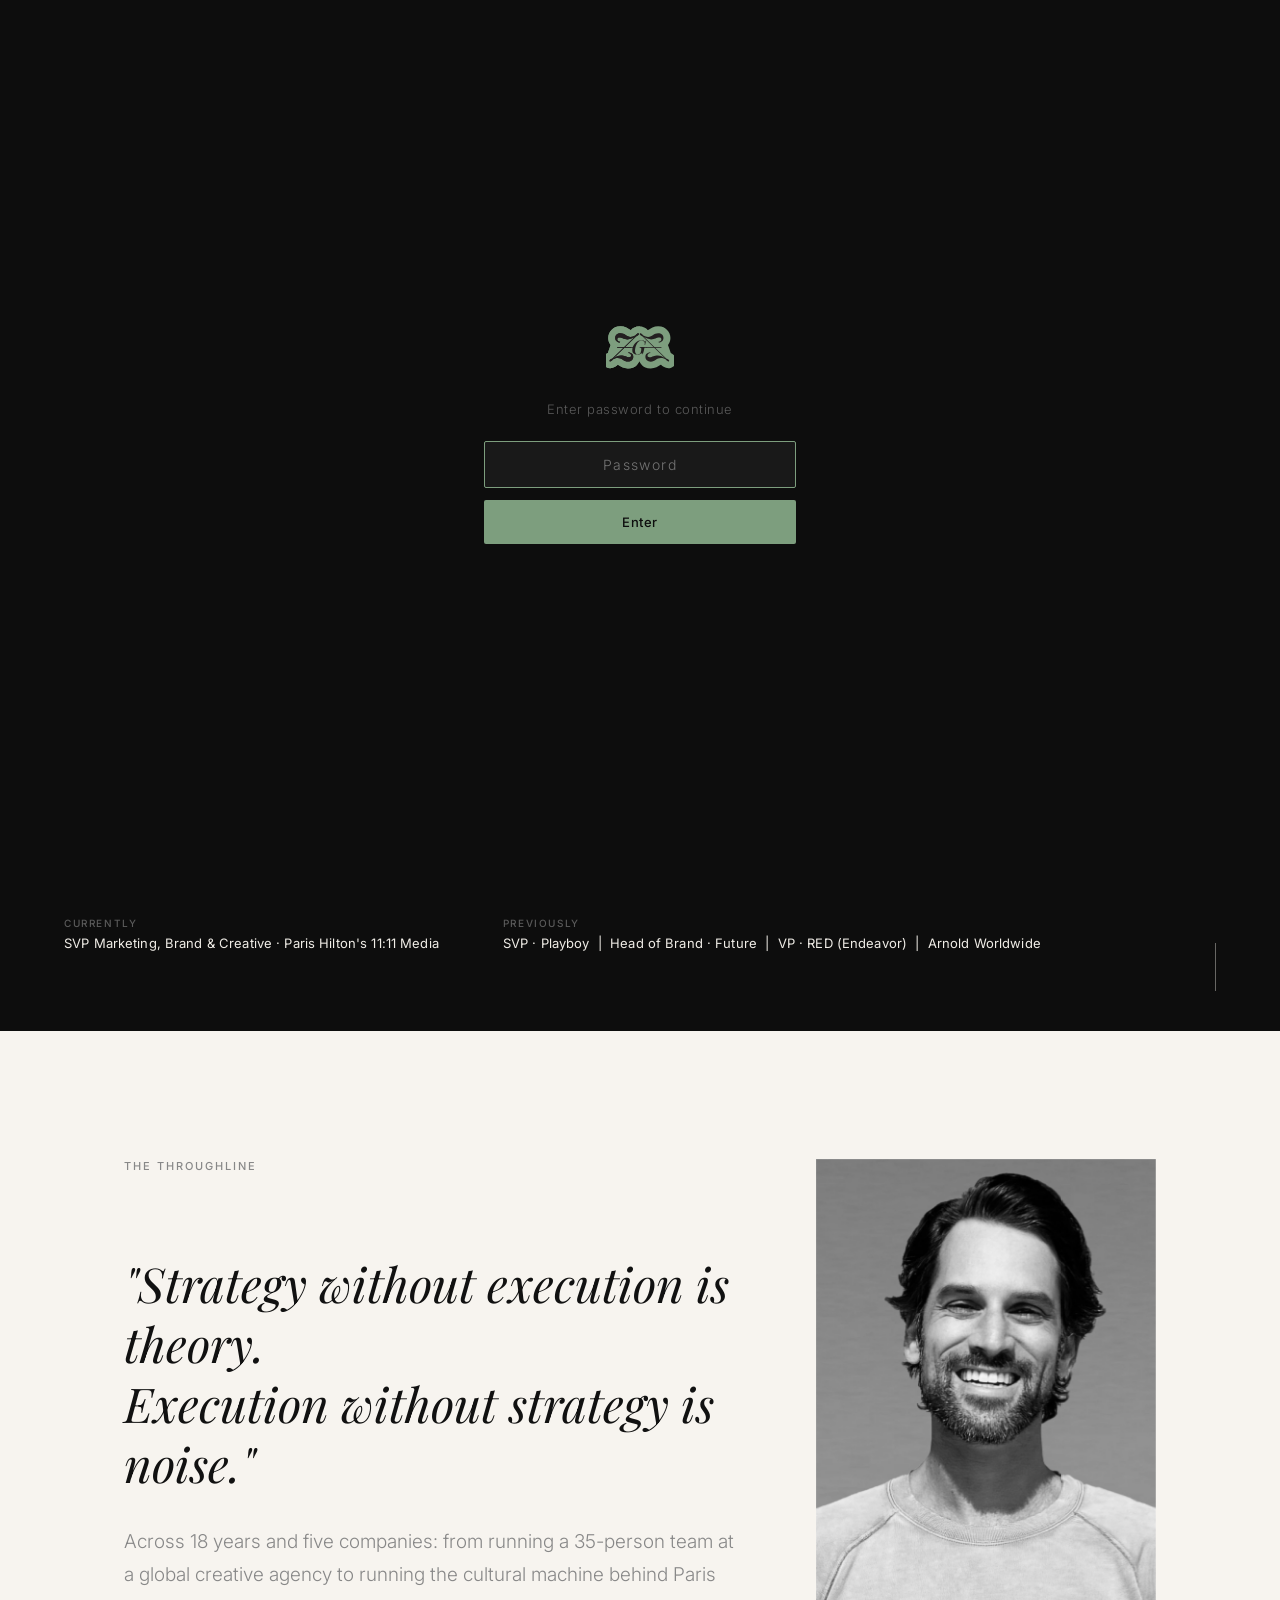
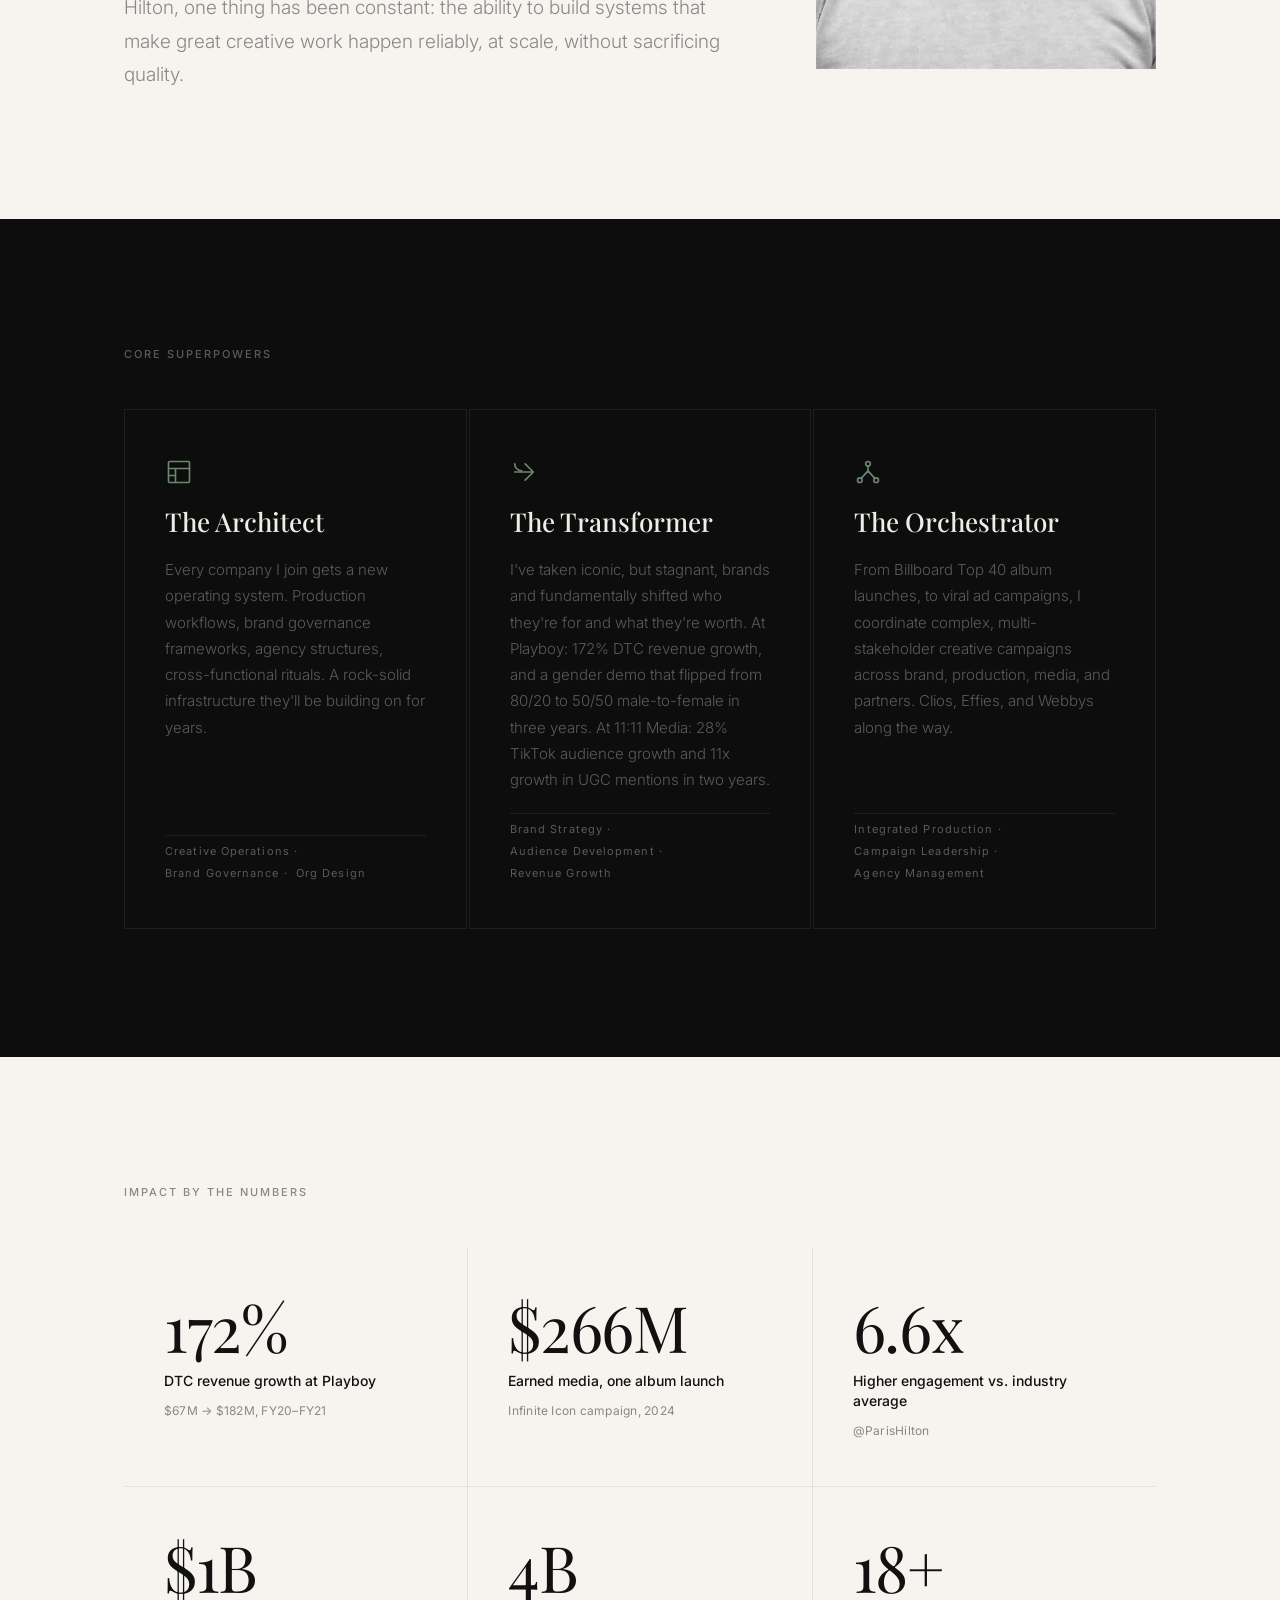
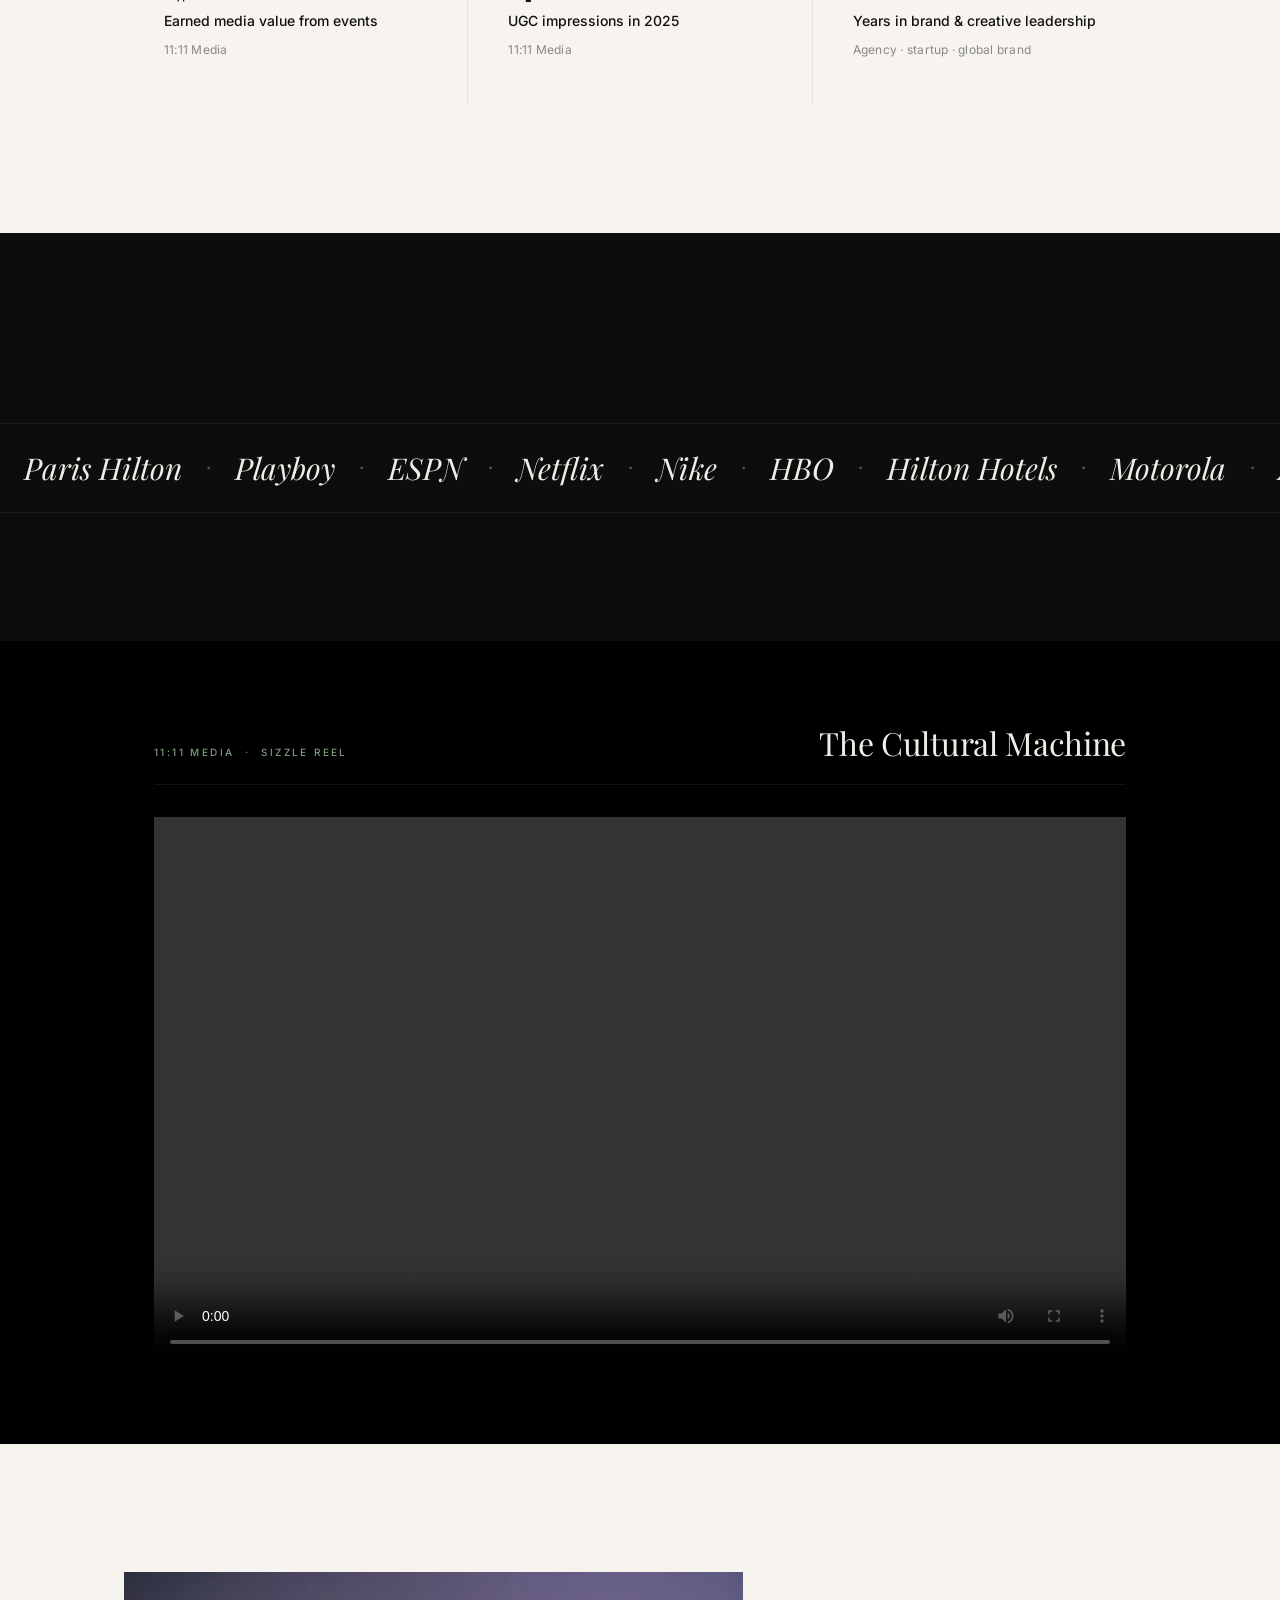
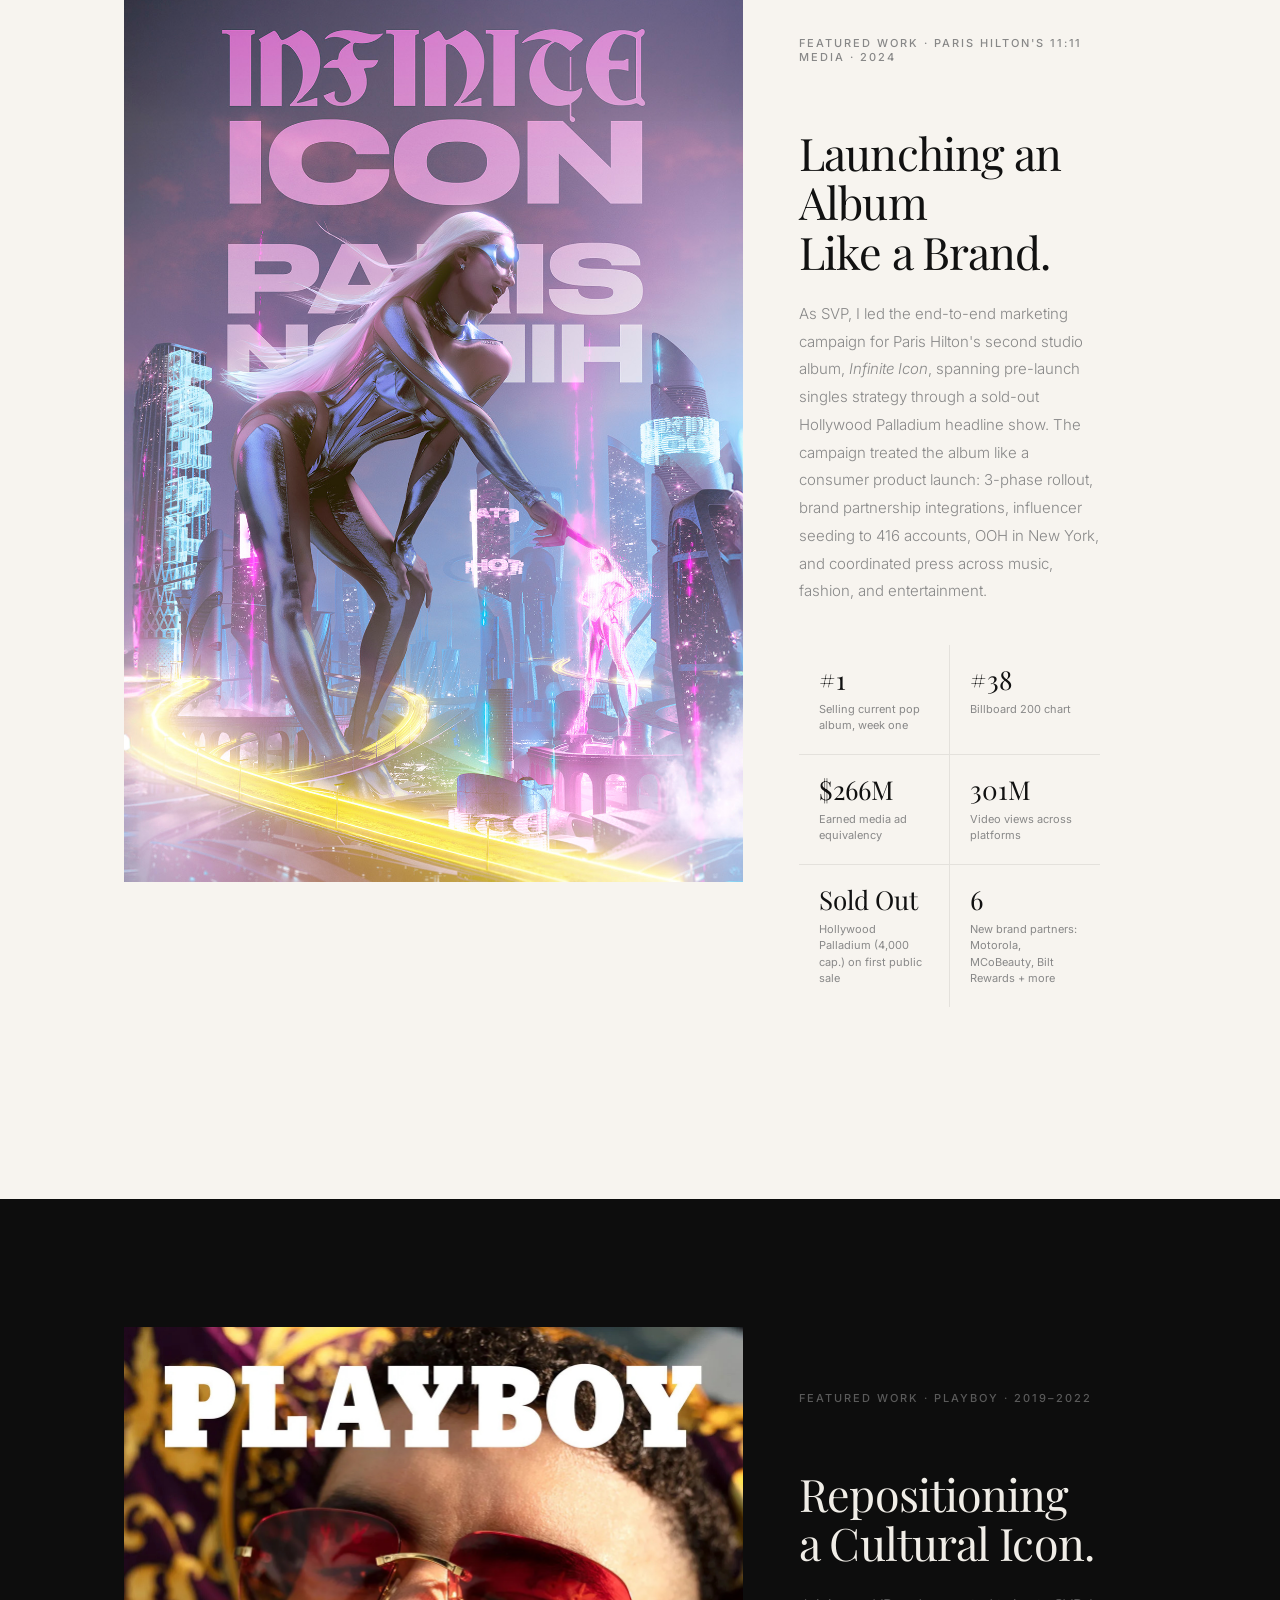
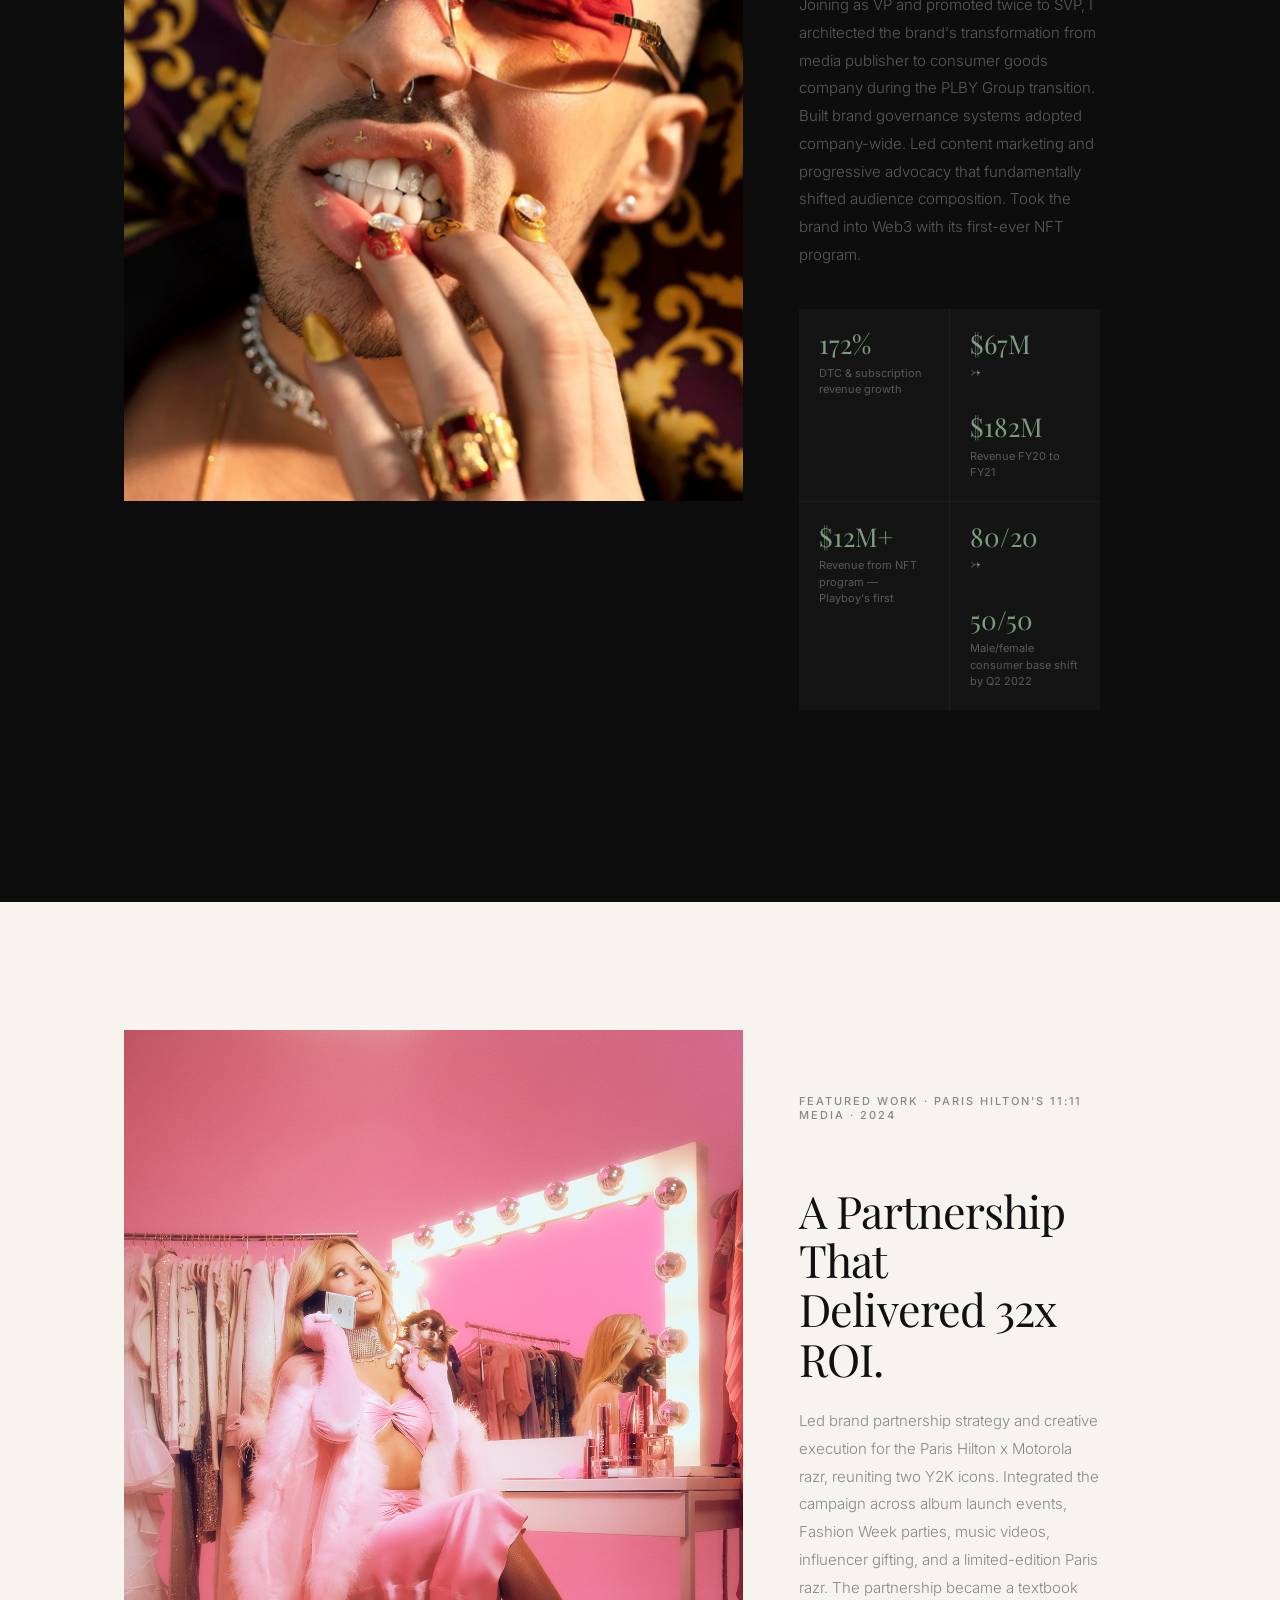
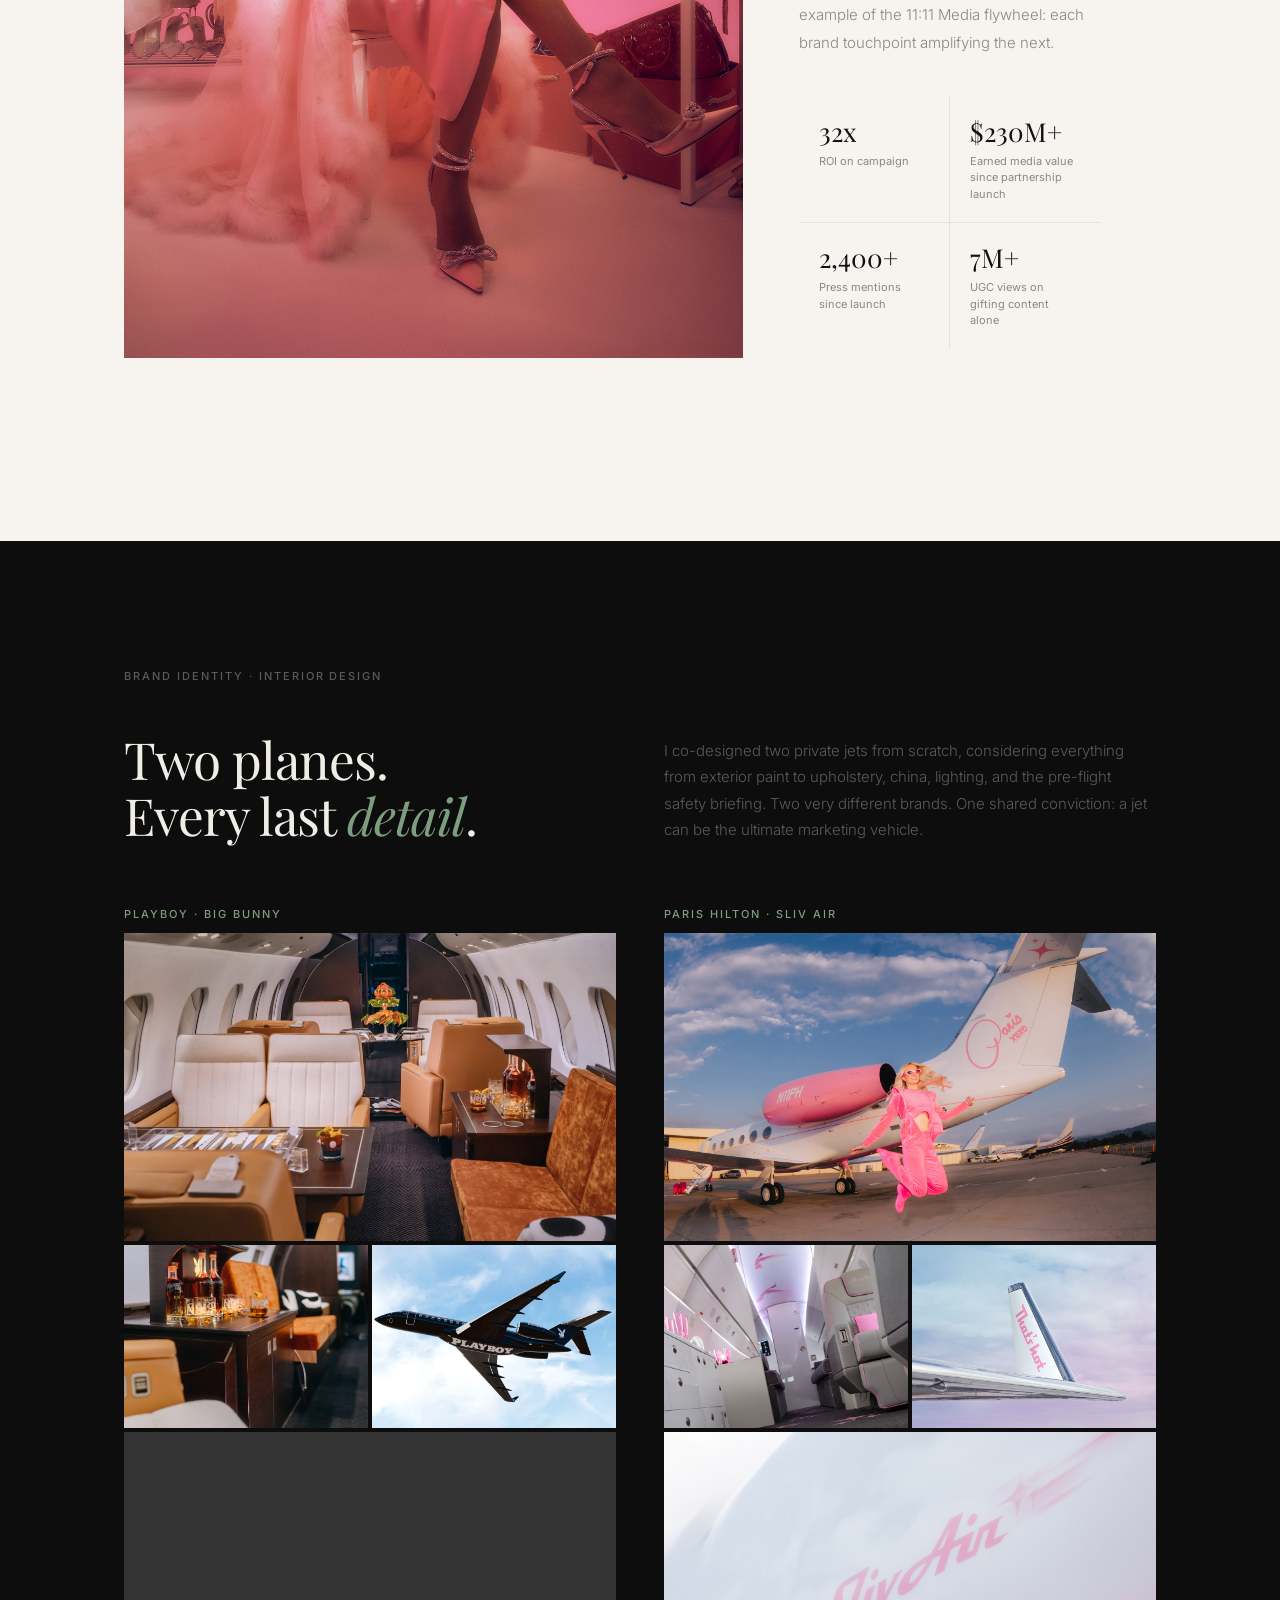
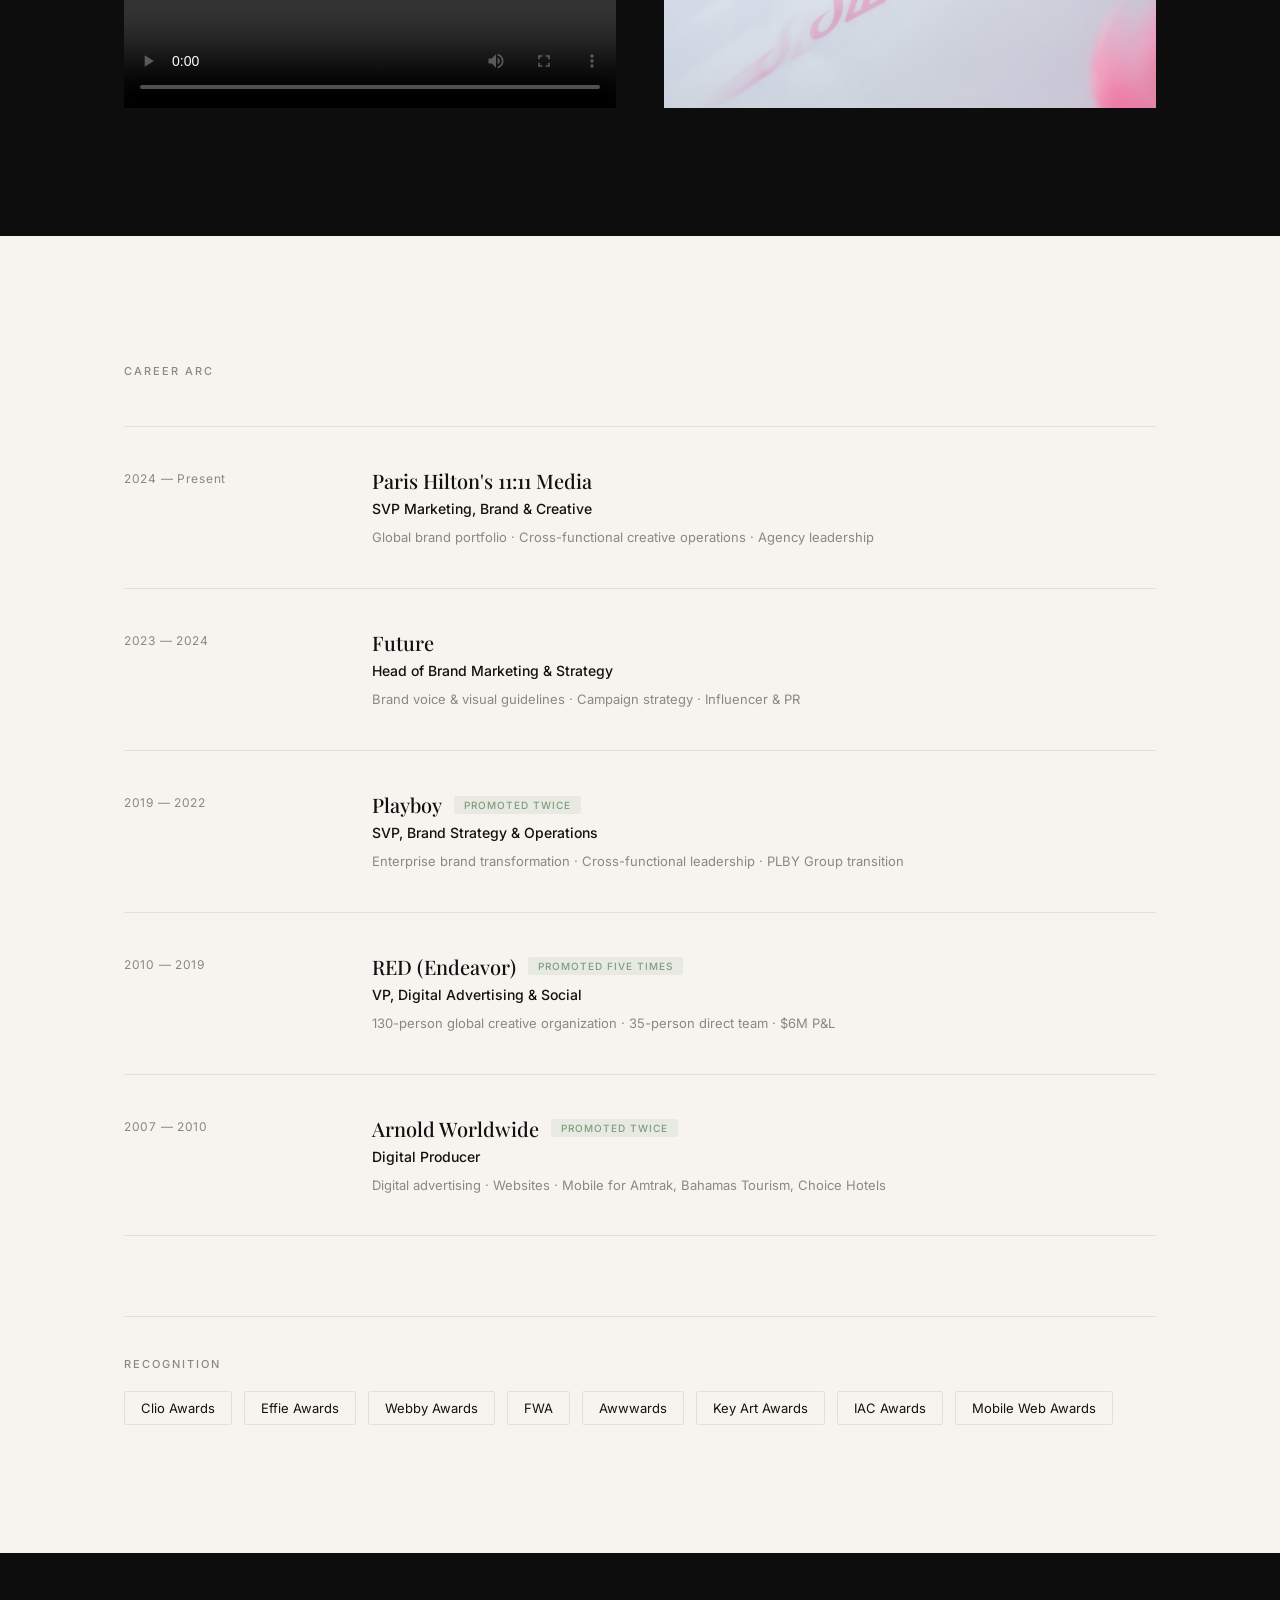
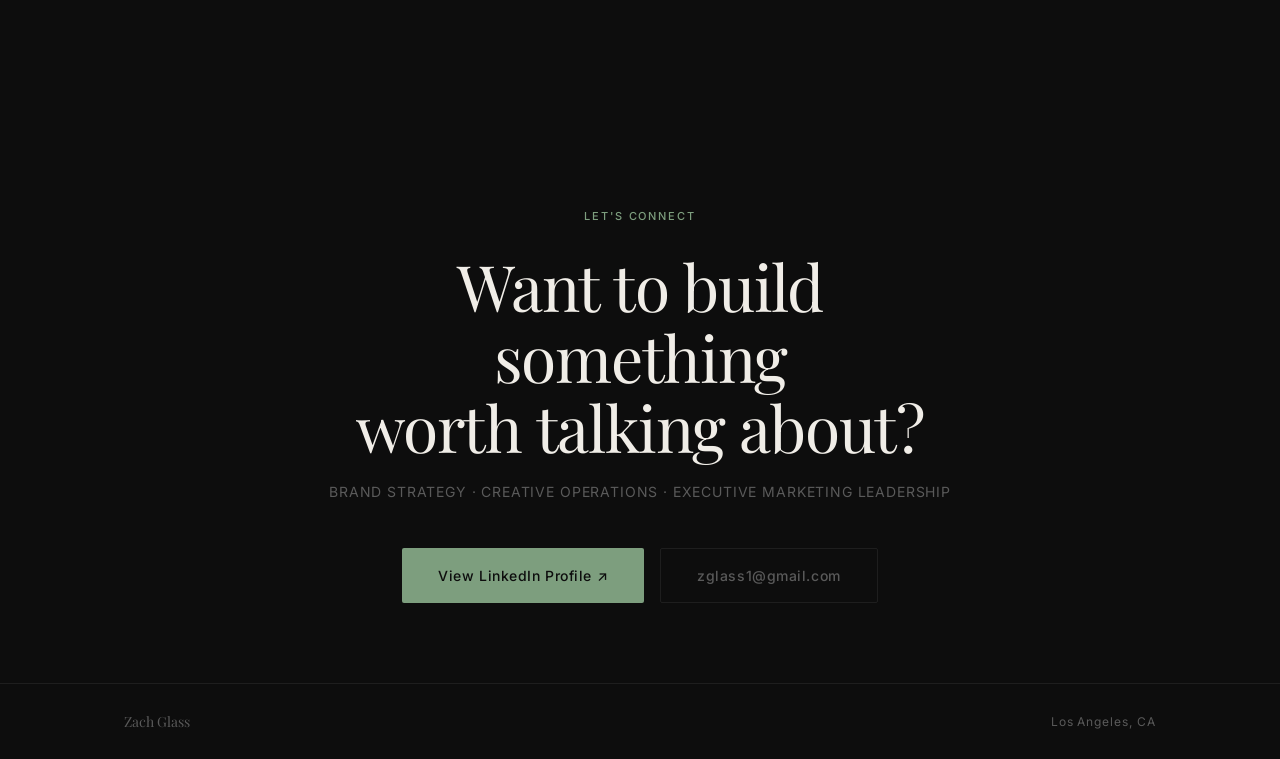
==== commit 0363c10b: "Add 'in two years' to Transformer copy" ====
--- a/portfolio.html
+++ b/portfolio.html
@@ -147,7 +147,7 @@
             <svg class="pillar-icon" width="28" height="28" viewBox="0 0 24 24" fill="none" stroke="currentColor" stroke-width="1.4" stroke-linecap="round" stroke-linejoin="round"><path d="M4 12h16M13 5l7 7-7 7"/><path d="M4 5c0 3.314 2.686 6 6 6"/></svg>
             <h3 class="pillar-title">The Transformer</h3>
             <p class="pillar-body">
-              I've taken iconic, but stagnant, brands and fundamentally shifted who they're for and what they're worth. At Playboy: 172% DTC revenue growth, and a gender demo that flipped from 80/20 to 50/50 male-to-female in three years. At 11:11 Media: 28% TikTok audience growth and 11x growth in UGC mentions.
+              I've taken iconic, but stagnant, brands and fundamentally shifted who they're for and what they're worth. At Playboy: 172% DTC revenue growth, and a gender demo that flipped from 80/20 to 50/50 male-to-female in three years. At 11:11 Media: 28% TikTok audience growth and 11x growth in UGC mentions in two years.
             </p>
             <ul class="pillar-tags">
               <li>Brand Strategy</li>
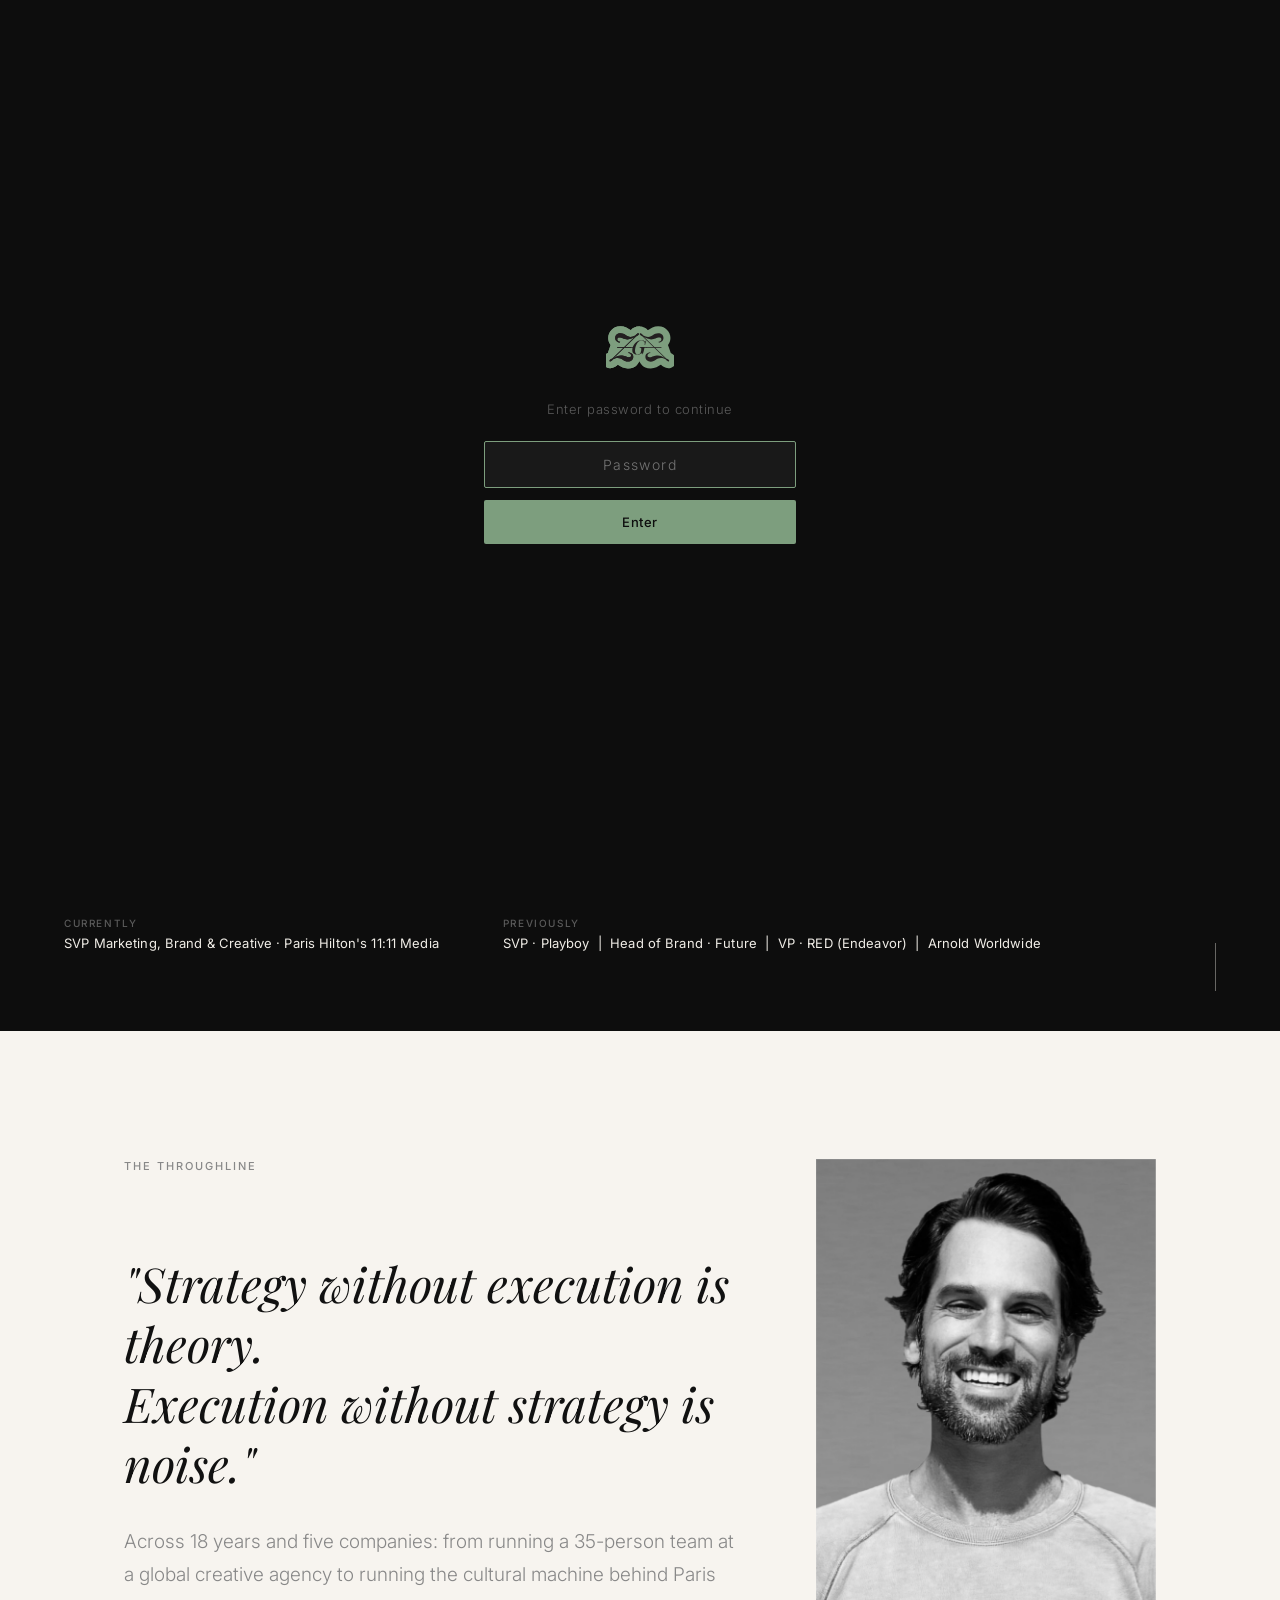
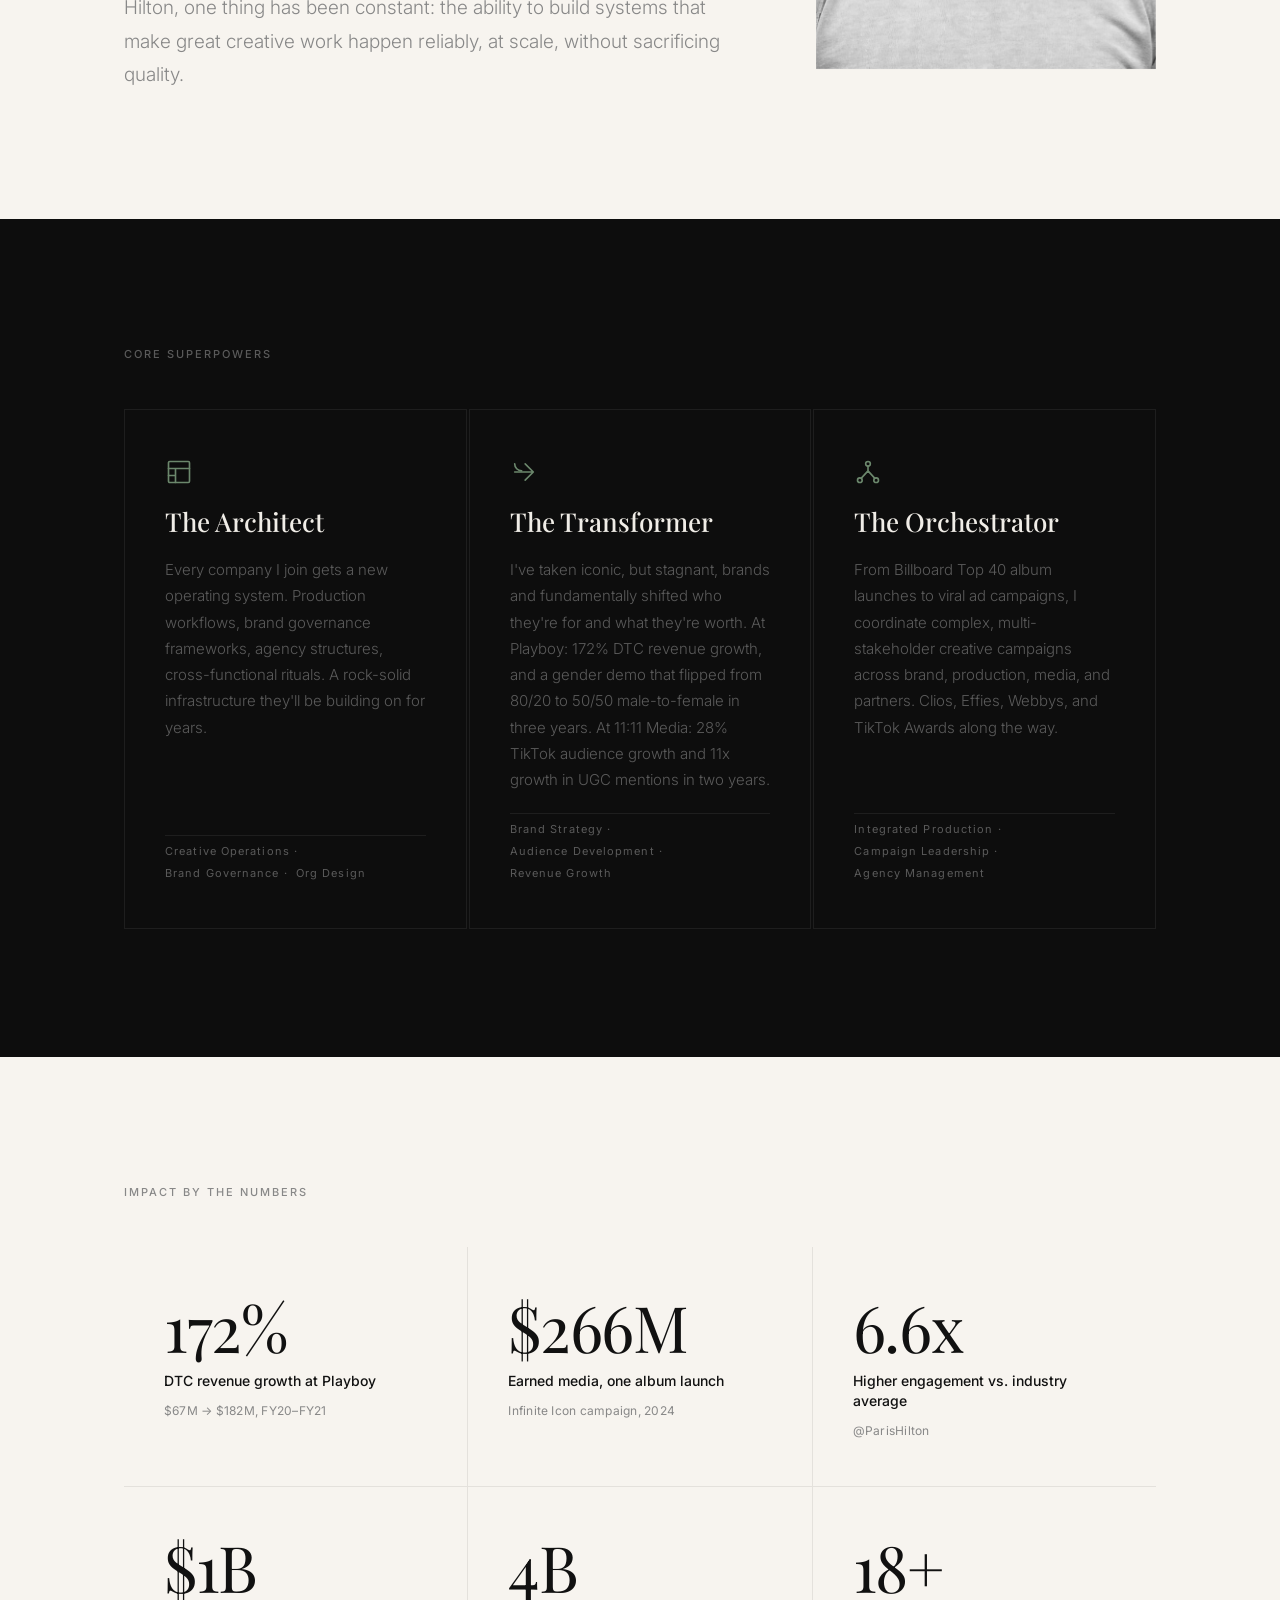
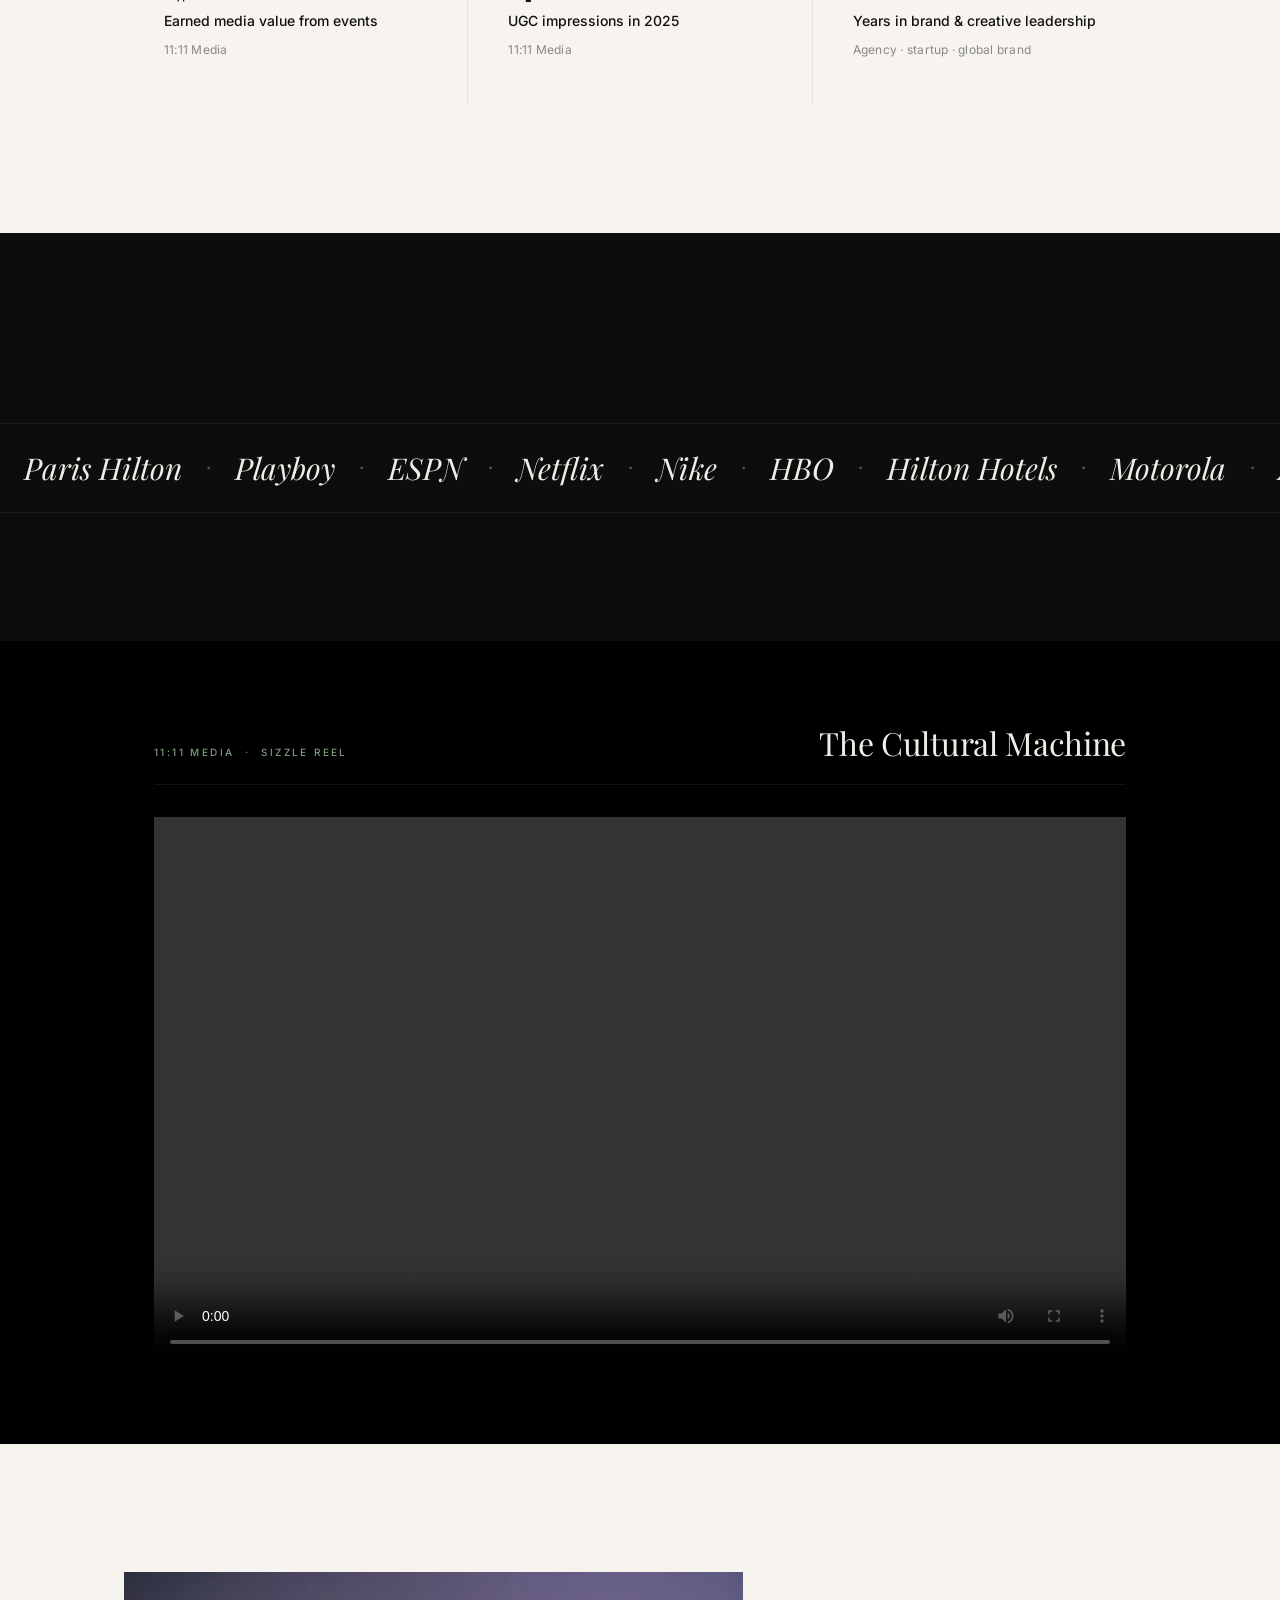
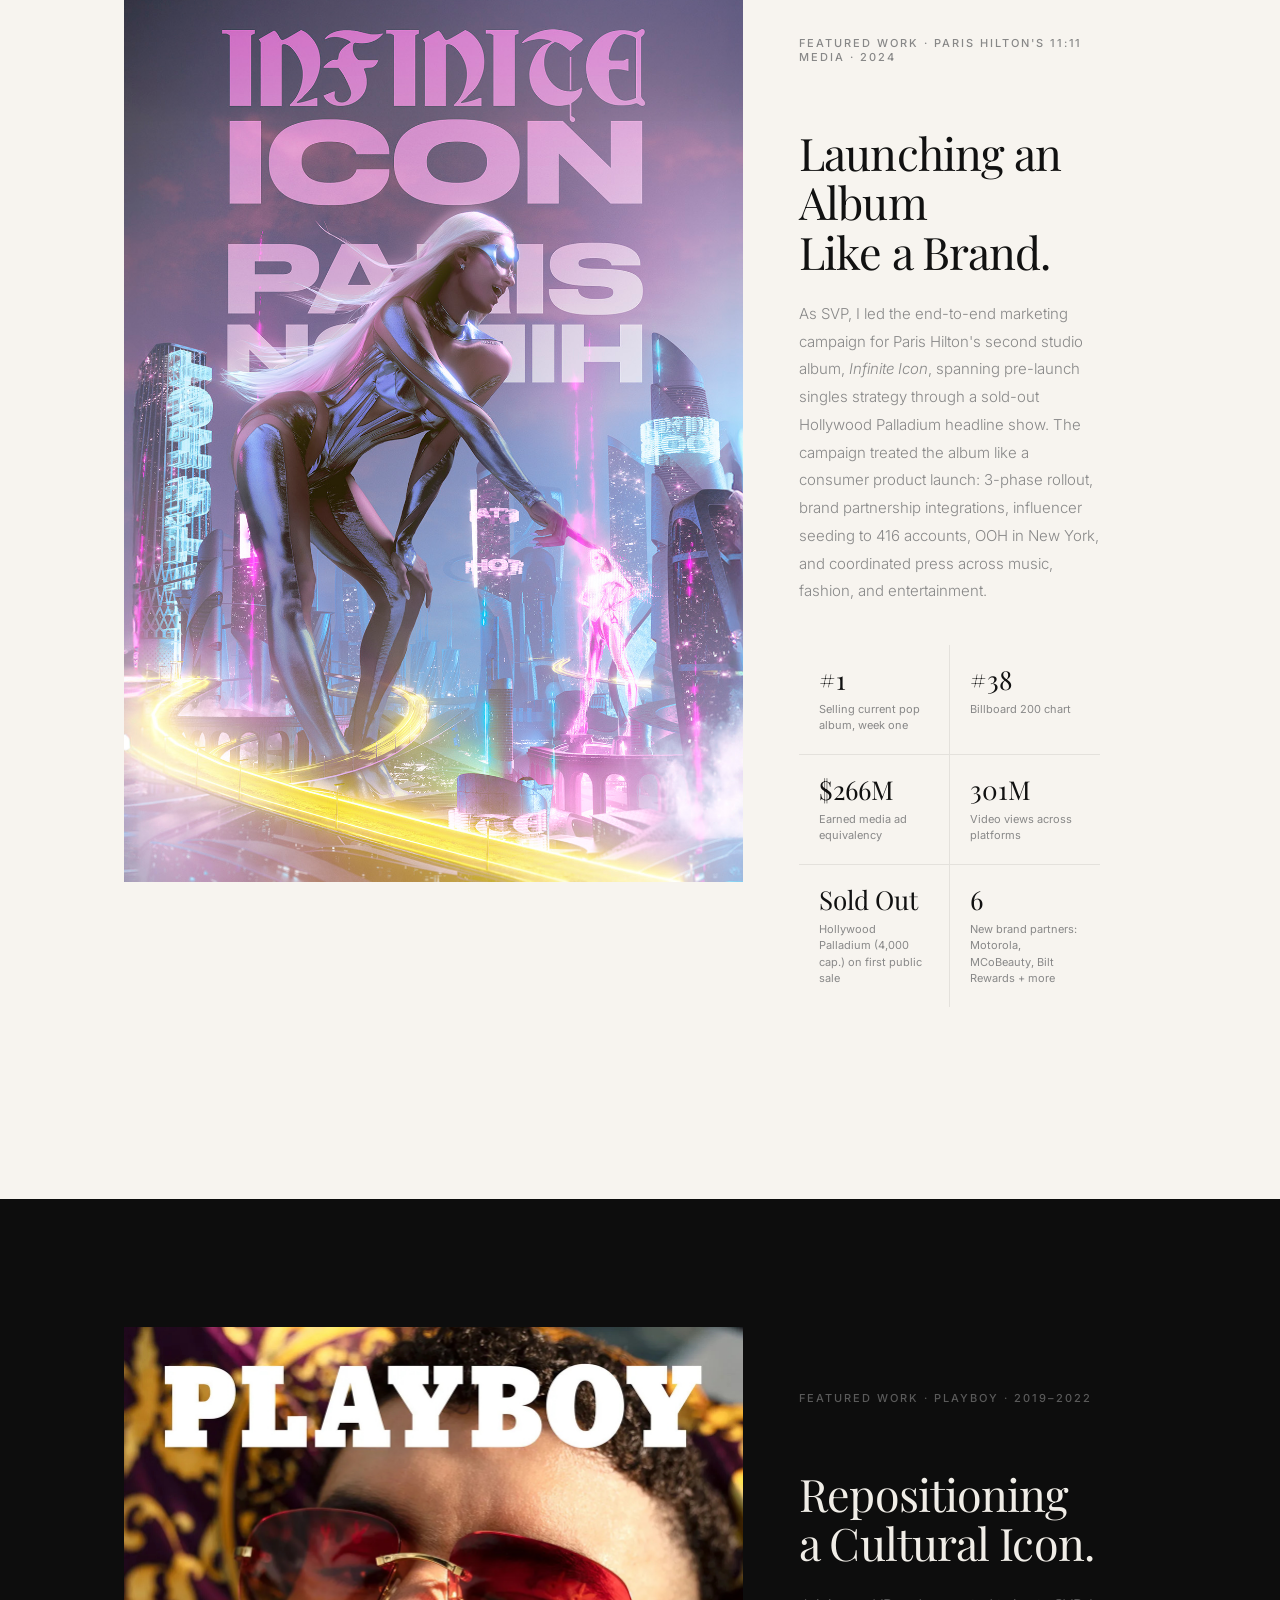
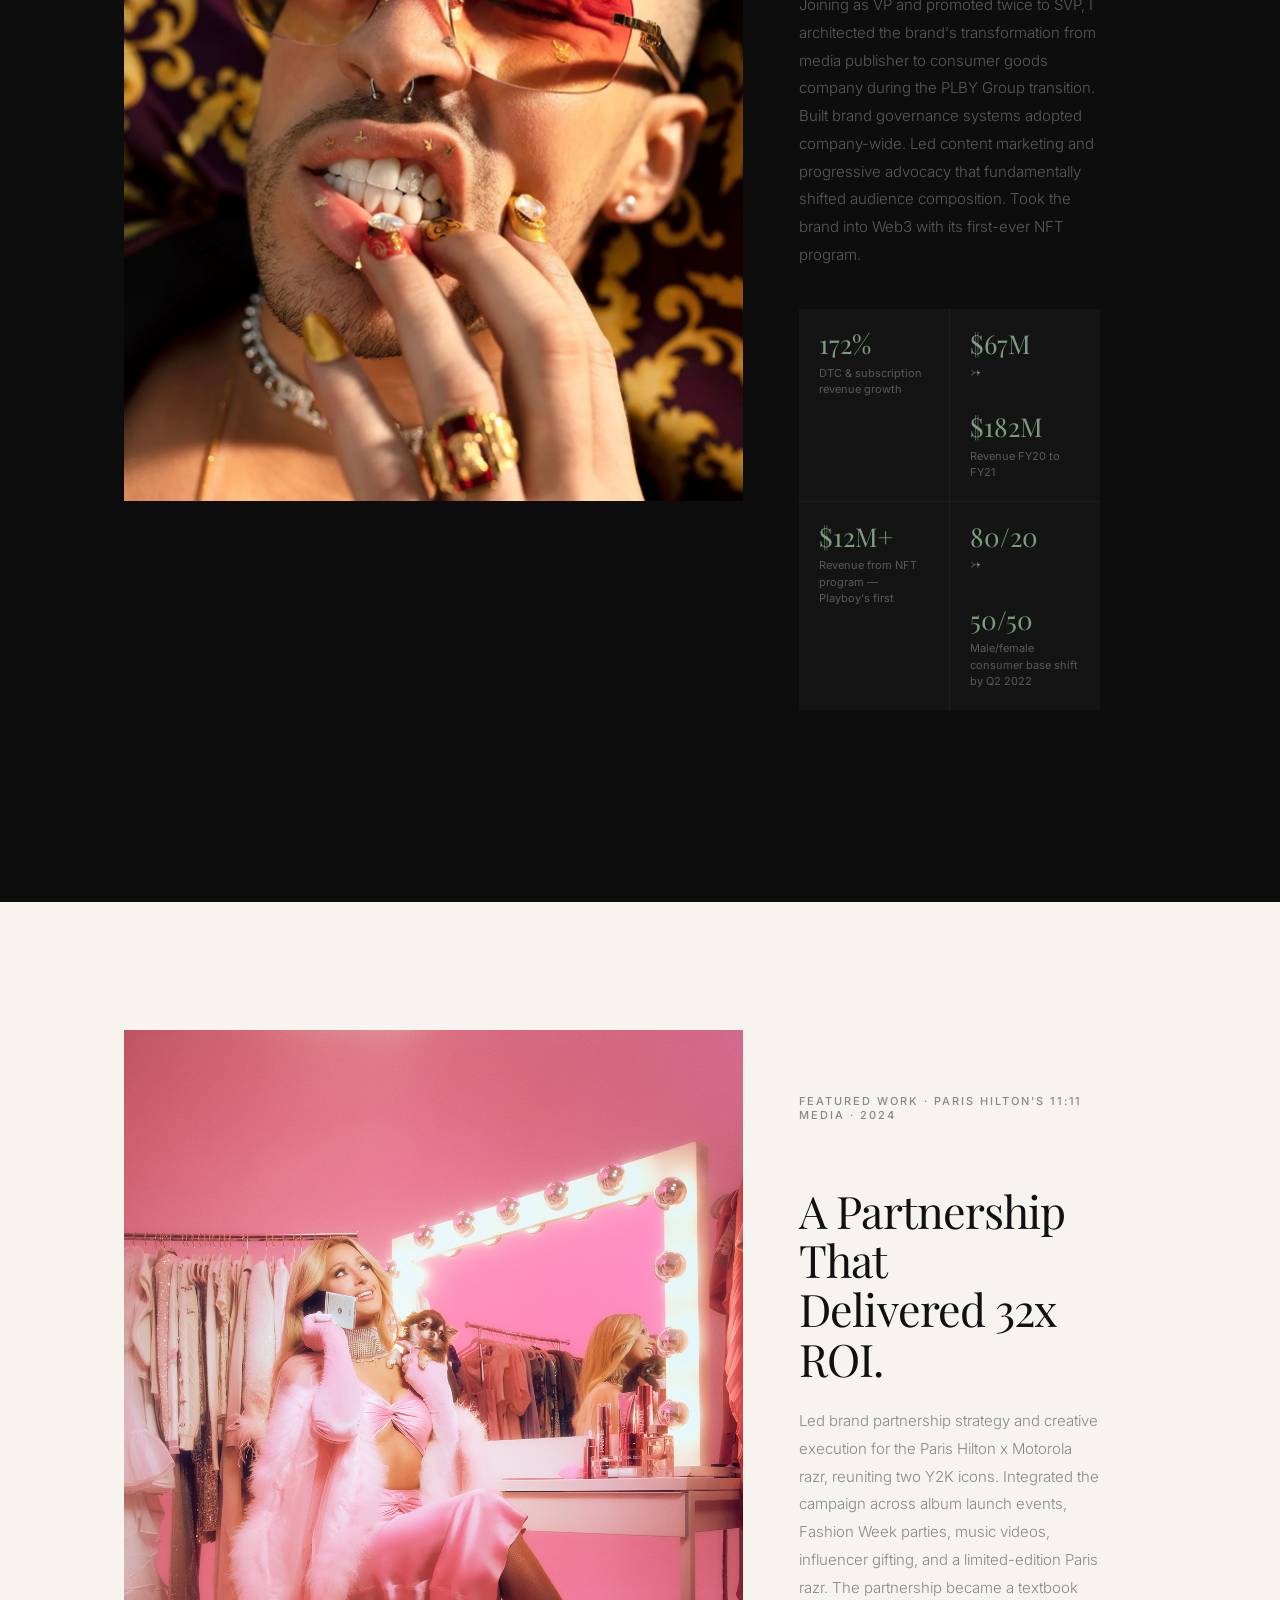
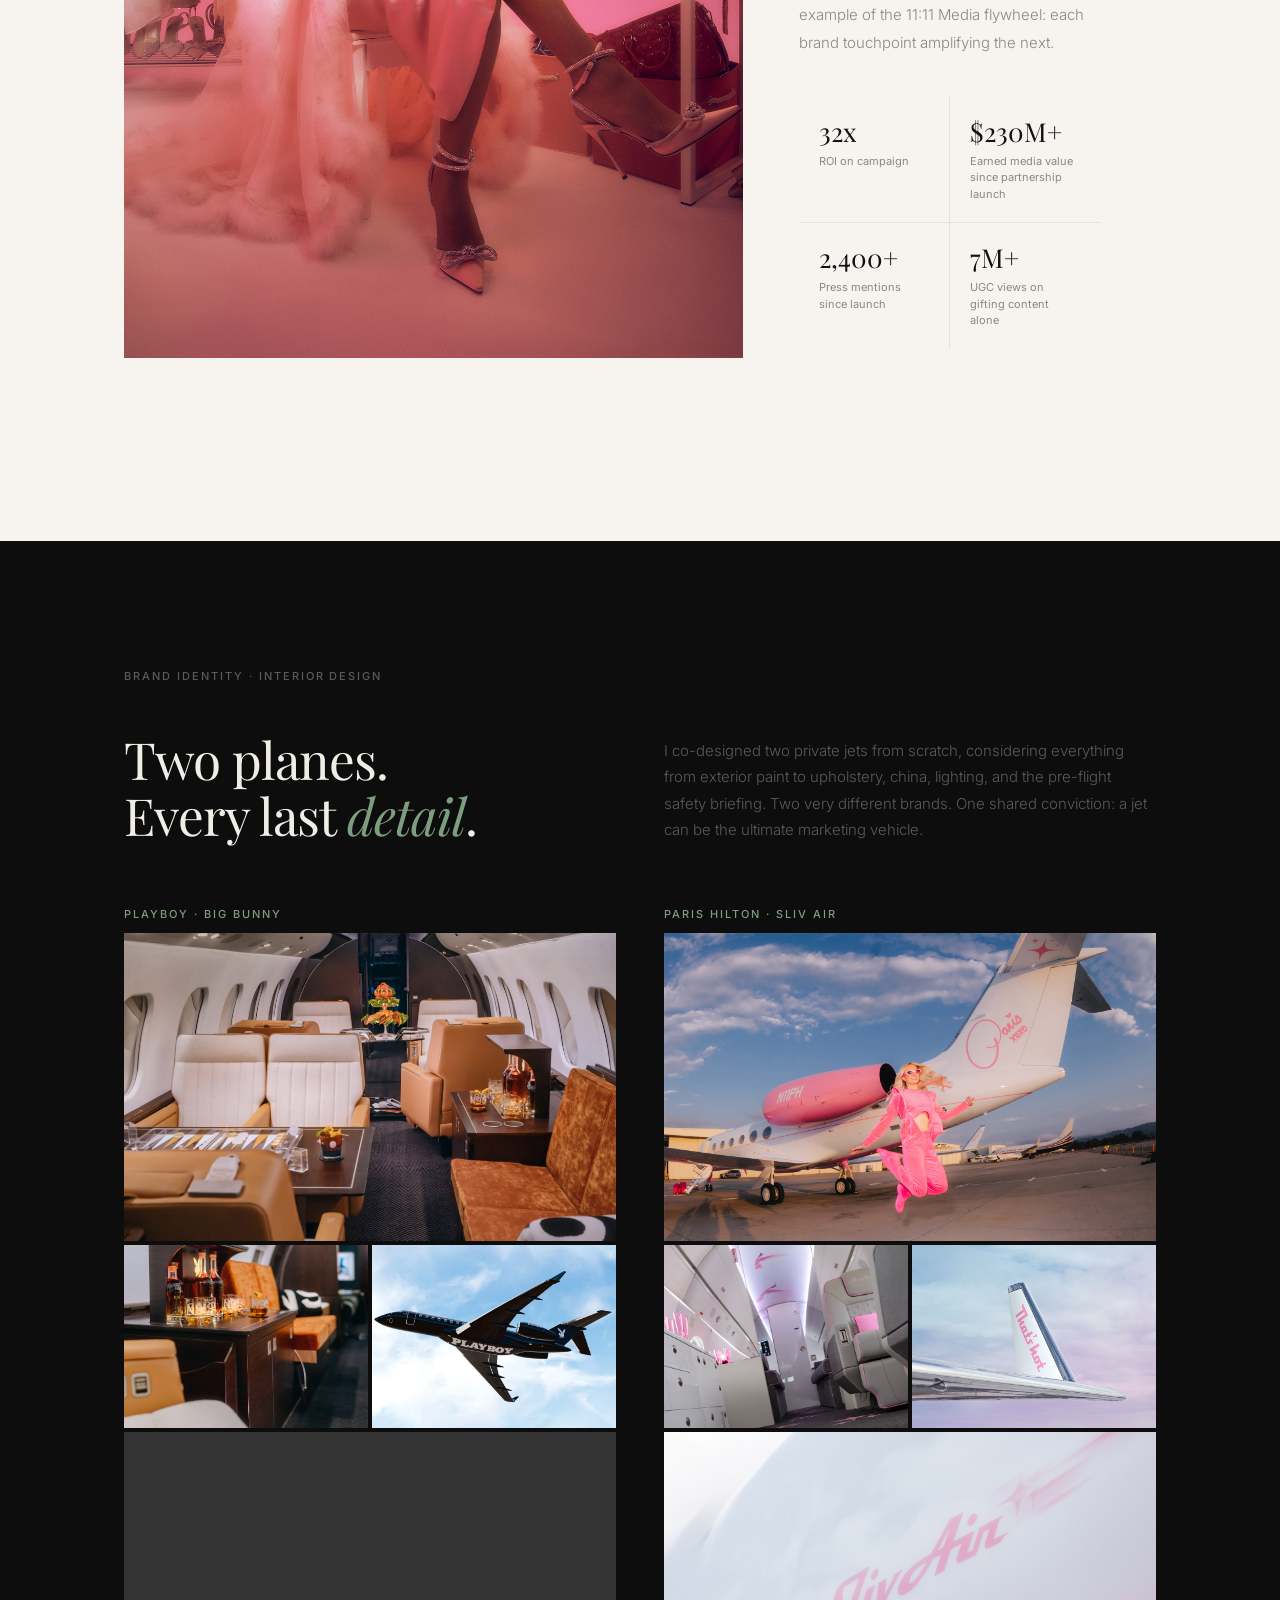
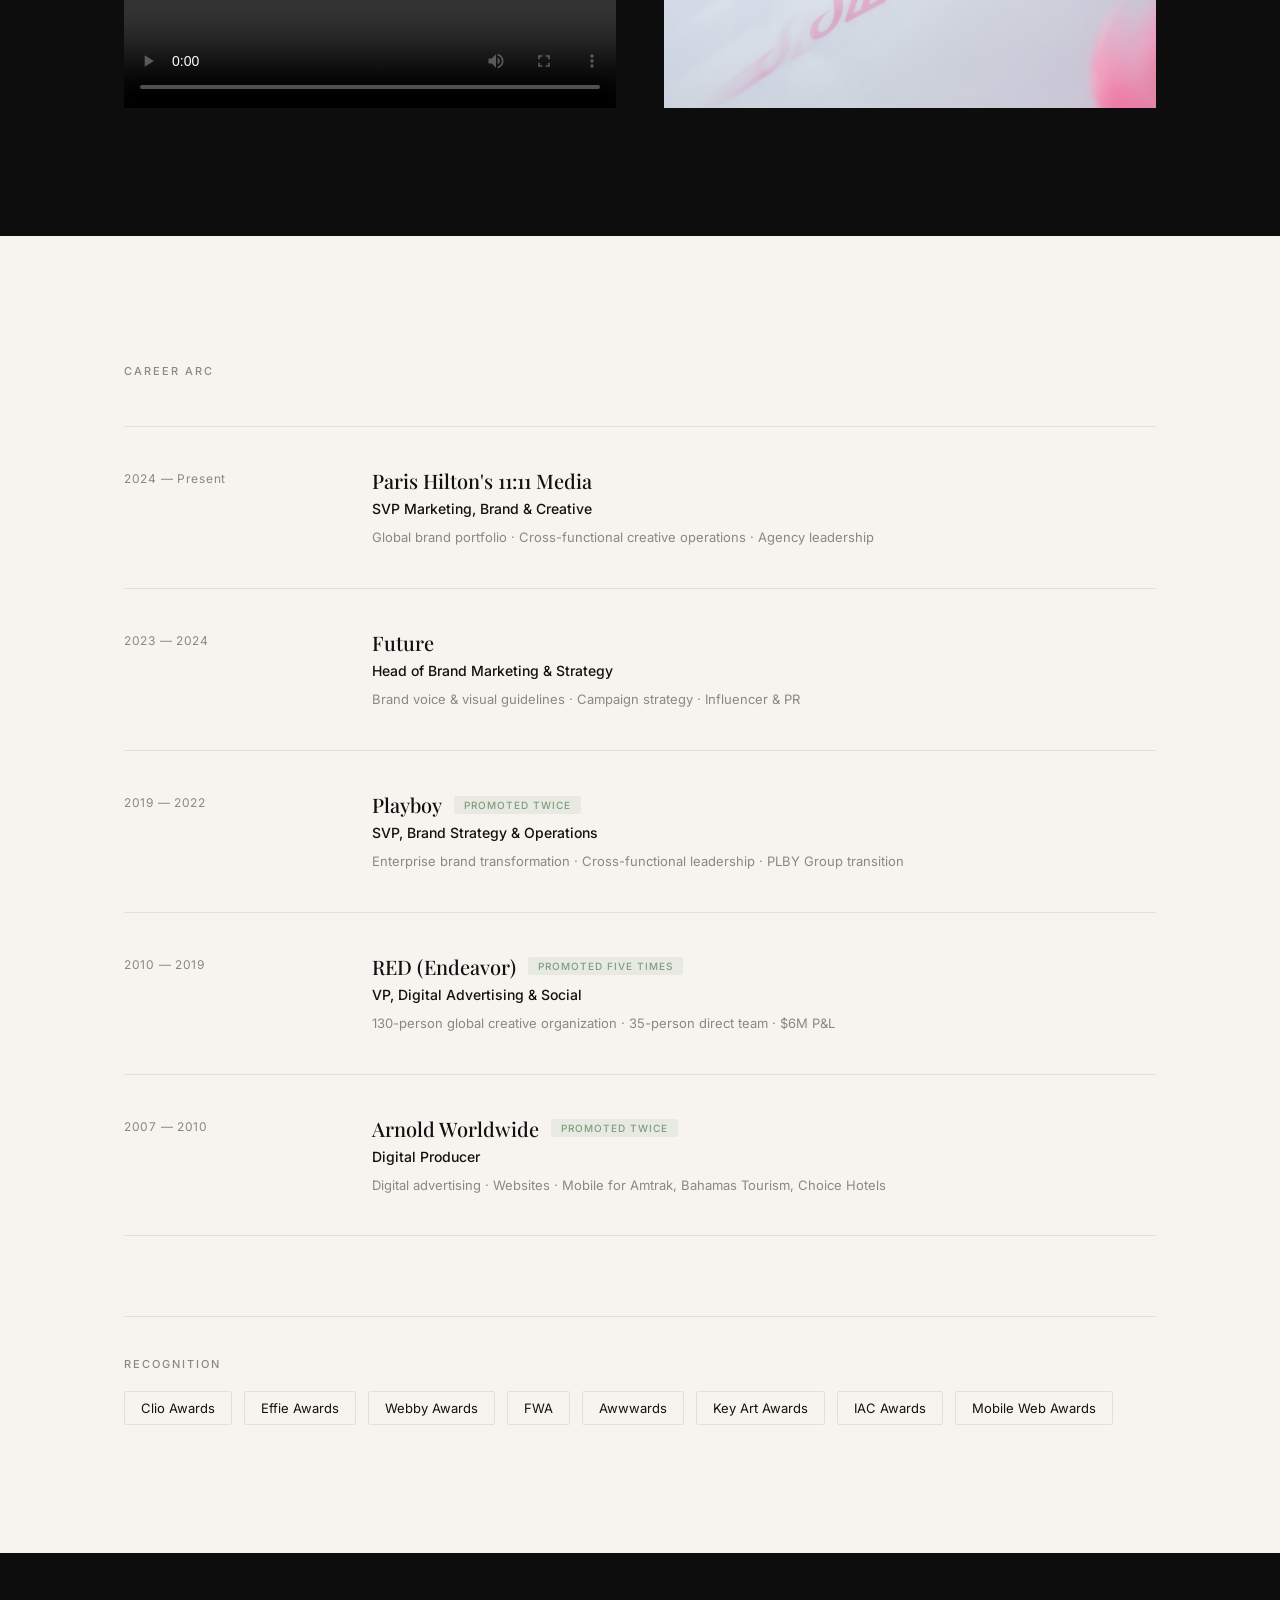
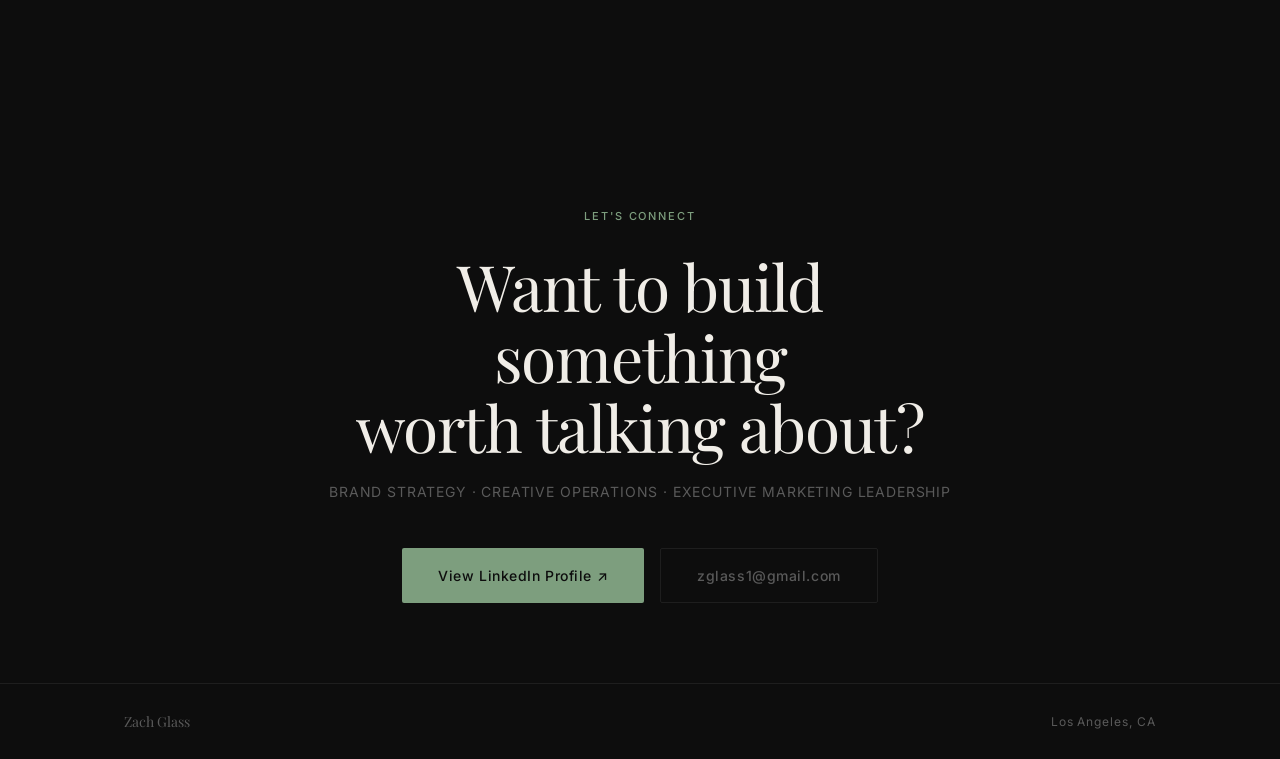
==== commit 105c3cbf: "Update Orchestrator copy: remove comma, add TikTok Awards" ====
--- a/portfolio.html
+++ b/portfolio.html
@@ -160,7 +160,7 @@
             <svg class="pillar-icon" width="28" height="28" viewBox="0 0 24 24" fill="none" stroke="currentColor" stroke-width="1.4" stroke-linecap="round" stroke-linejoin="round"><circle cx="12" cy="5" r="2"/><circle cx="5" cy="19" r="2"/><circle cx="19" cy="19" r="2"/><path d="M12 7v4M12 11l-5.5 6M12 11l5.5 6"/></svg>
             <h3 class="pillar-title">The Orchestrator</h3>
             <p class="pillar-body">
-              From Billboard Top 40 album launches, to viral ad campaigns, I coordinate complex, multi-stakeholder creative campaigns across brand, production, media, and partners. Clios, Effies, and Webbys along the way.
+              From Billboard Top 40 album launches to viral ad campaigns, I coordinate complex, multi-stakeholder creative campaigns across brand, production, media, and partners. Clios, Effies, Webbys, and TikTok Awards along the way.
             </p>
             <ul class="pillar-tags">
               <li>Integrated Production</li>
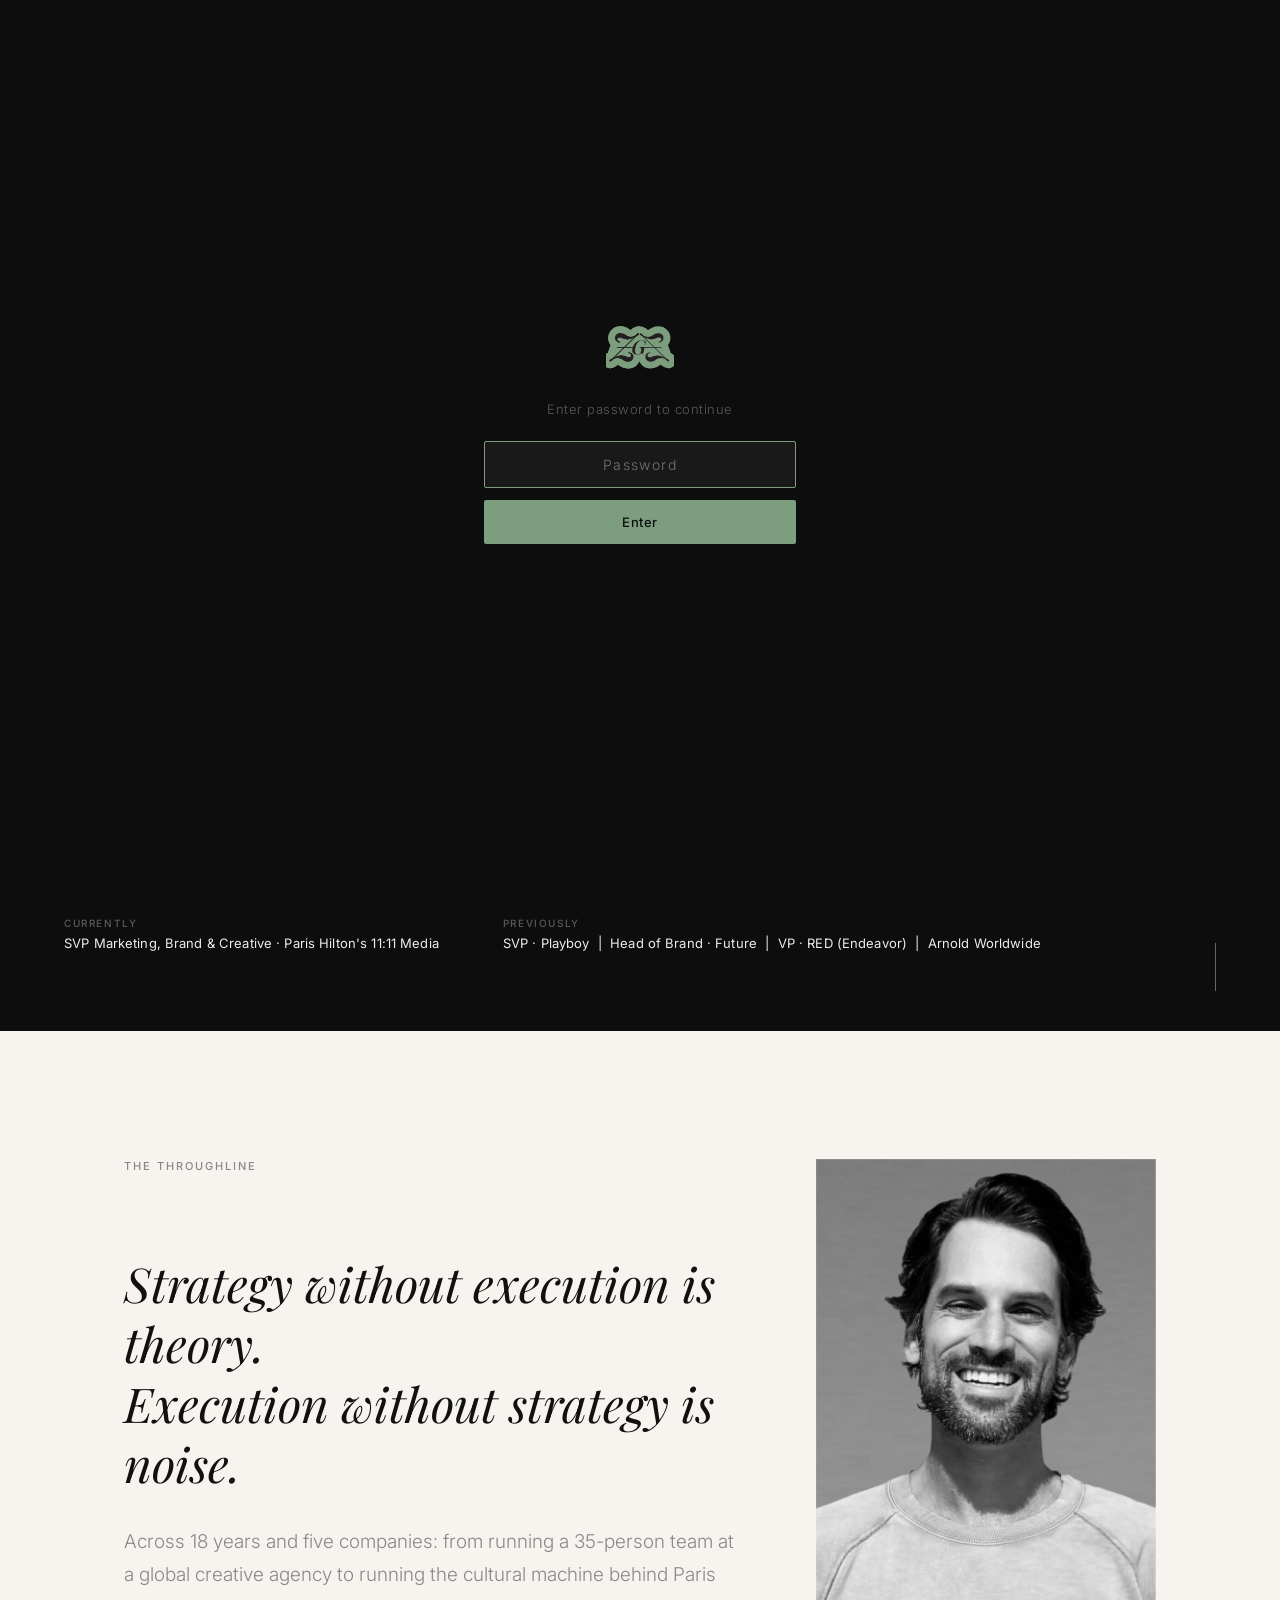
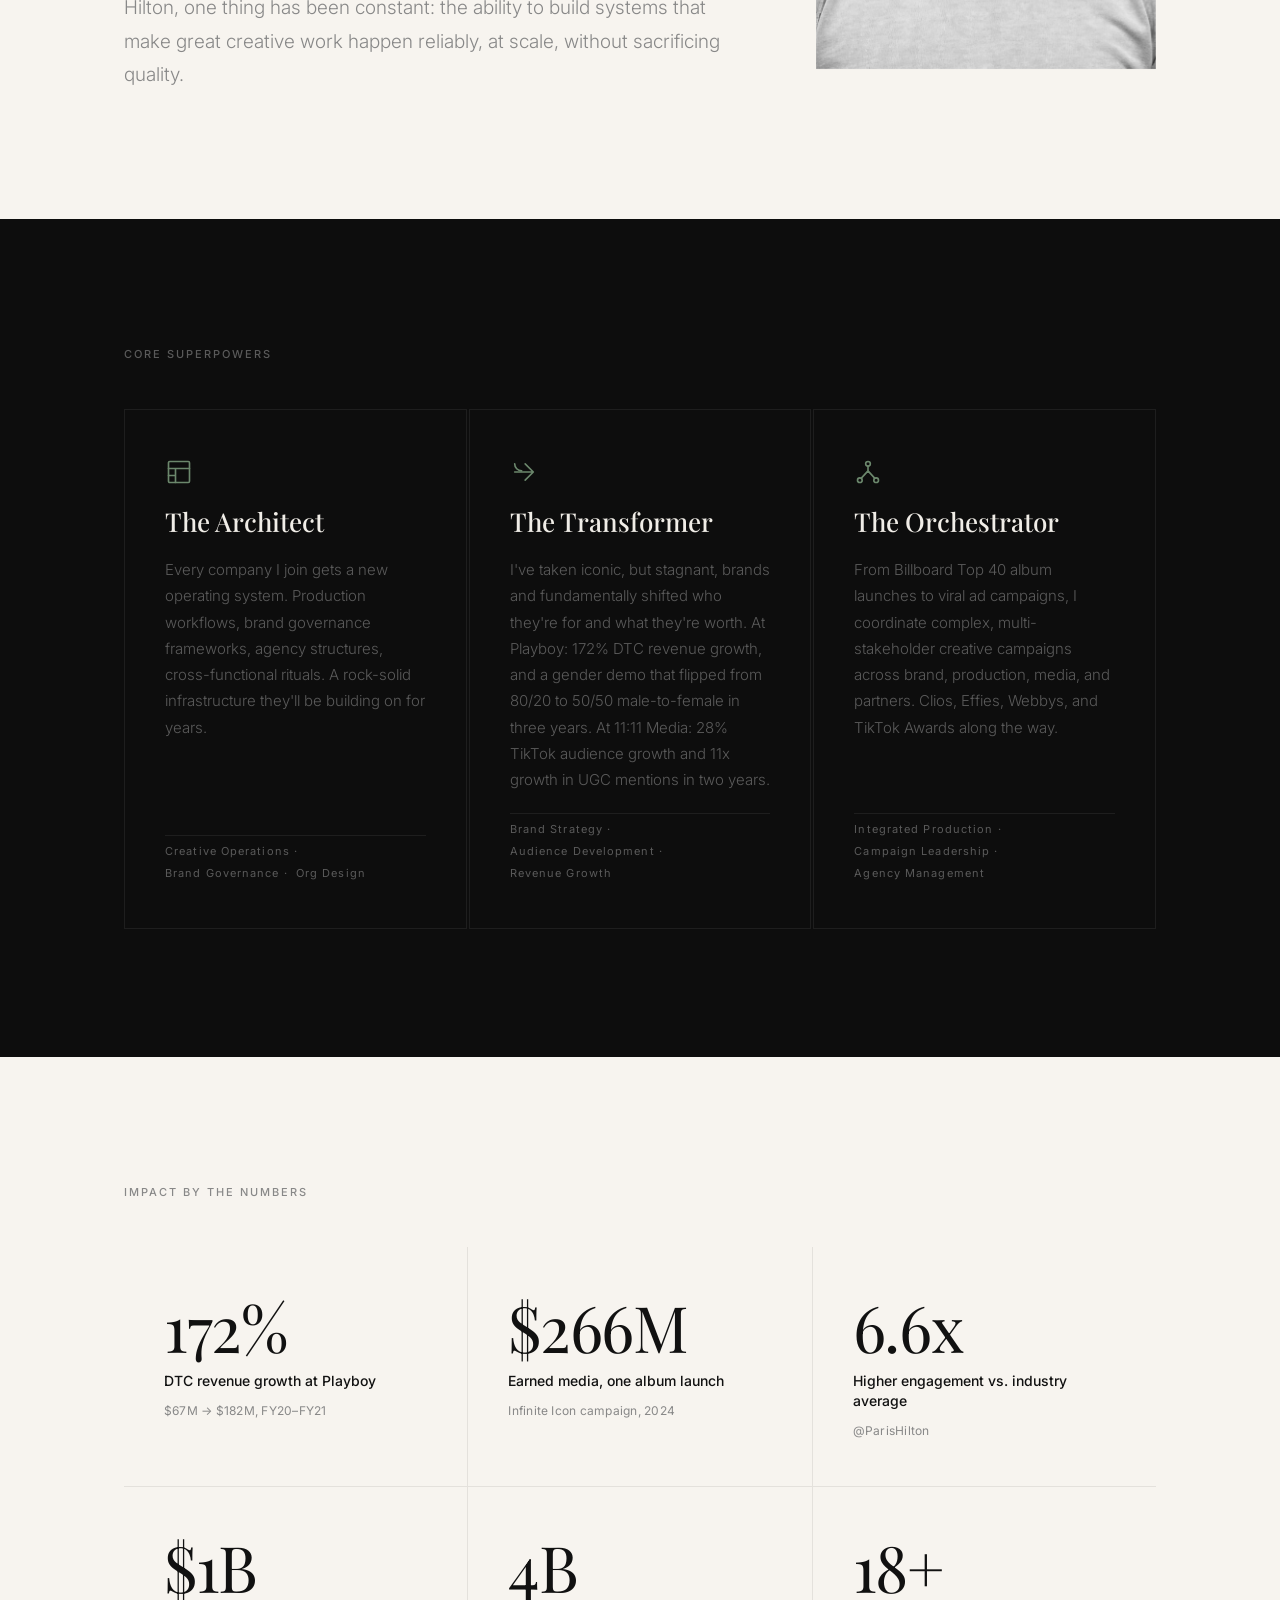
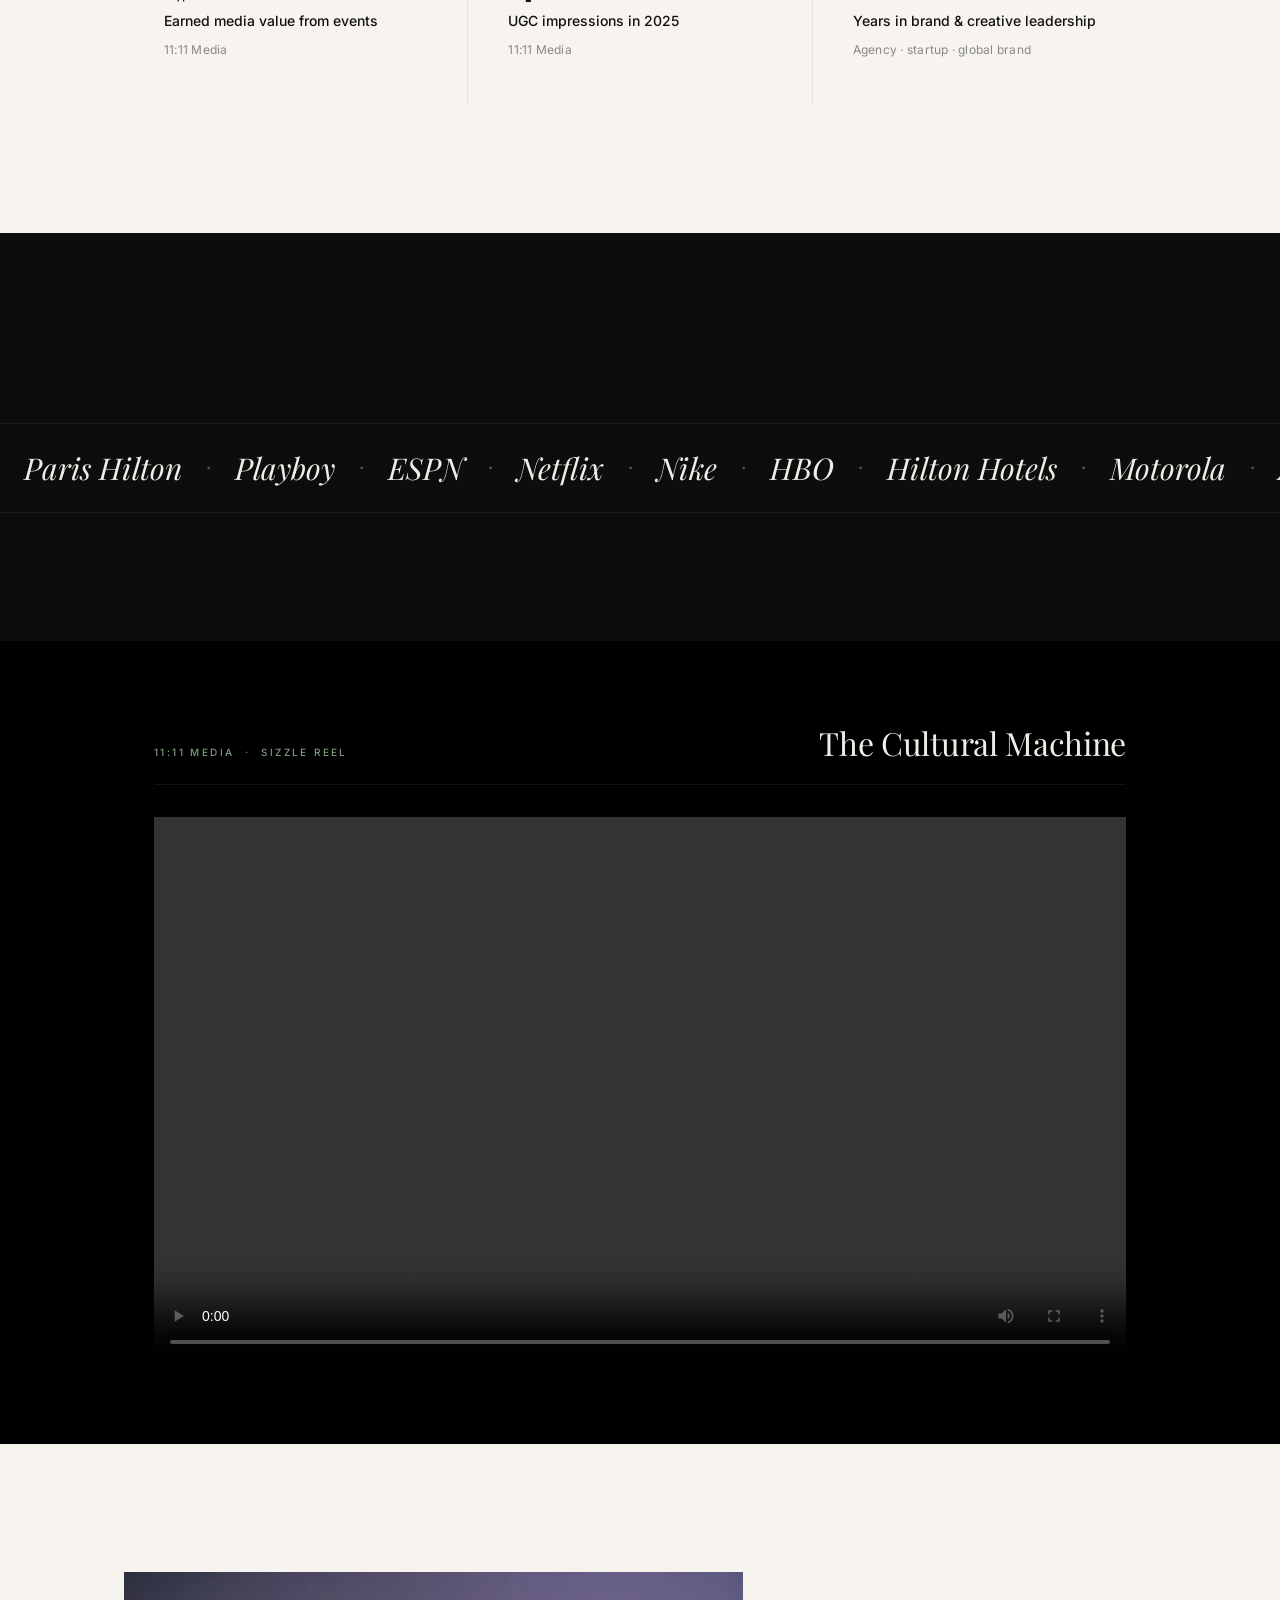
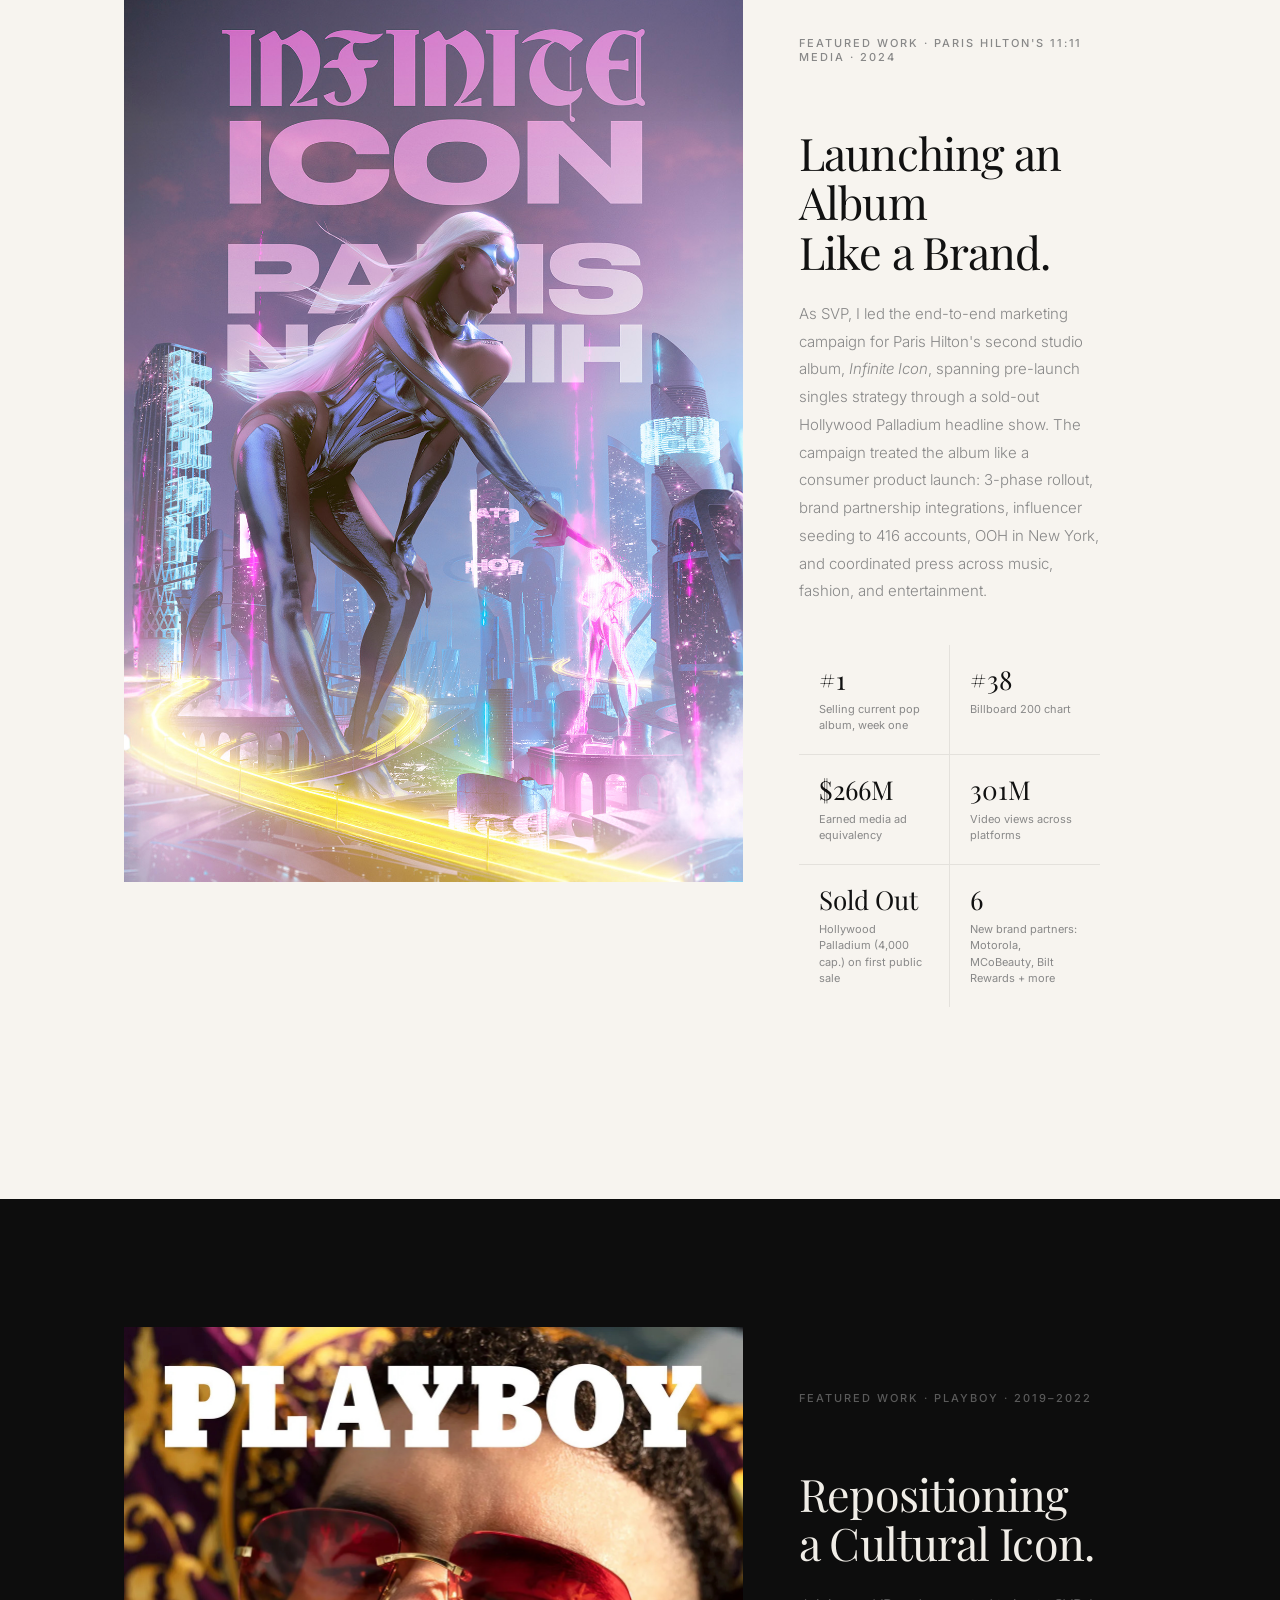
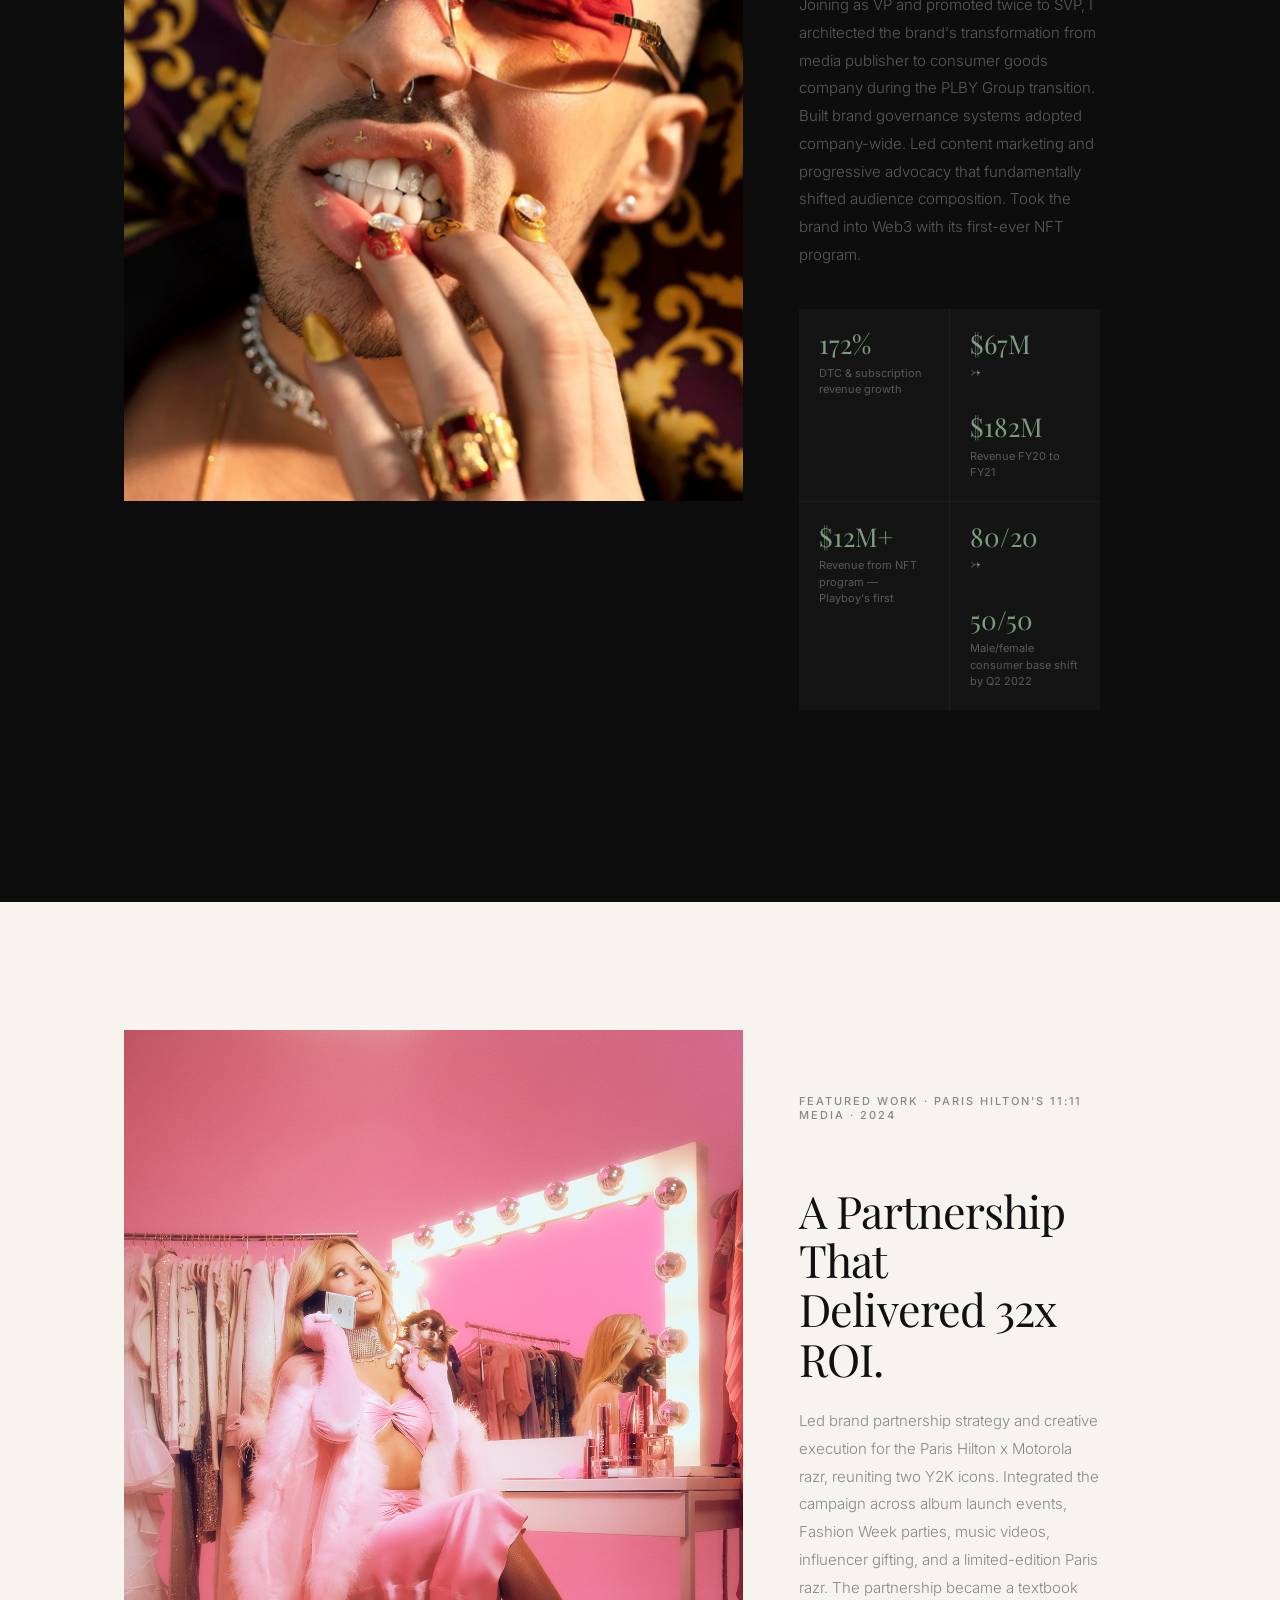
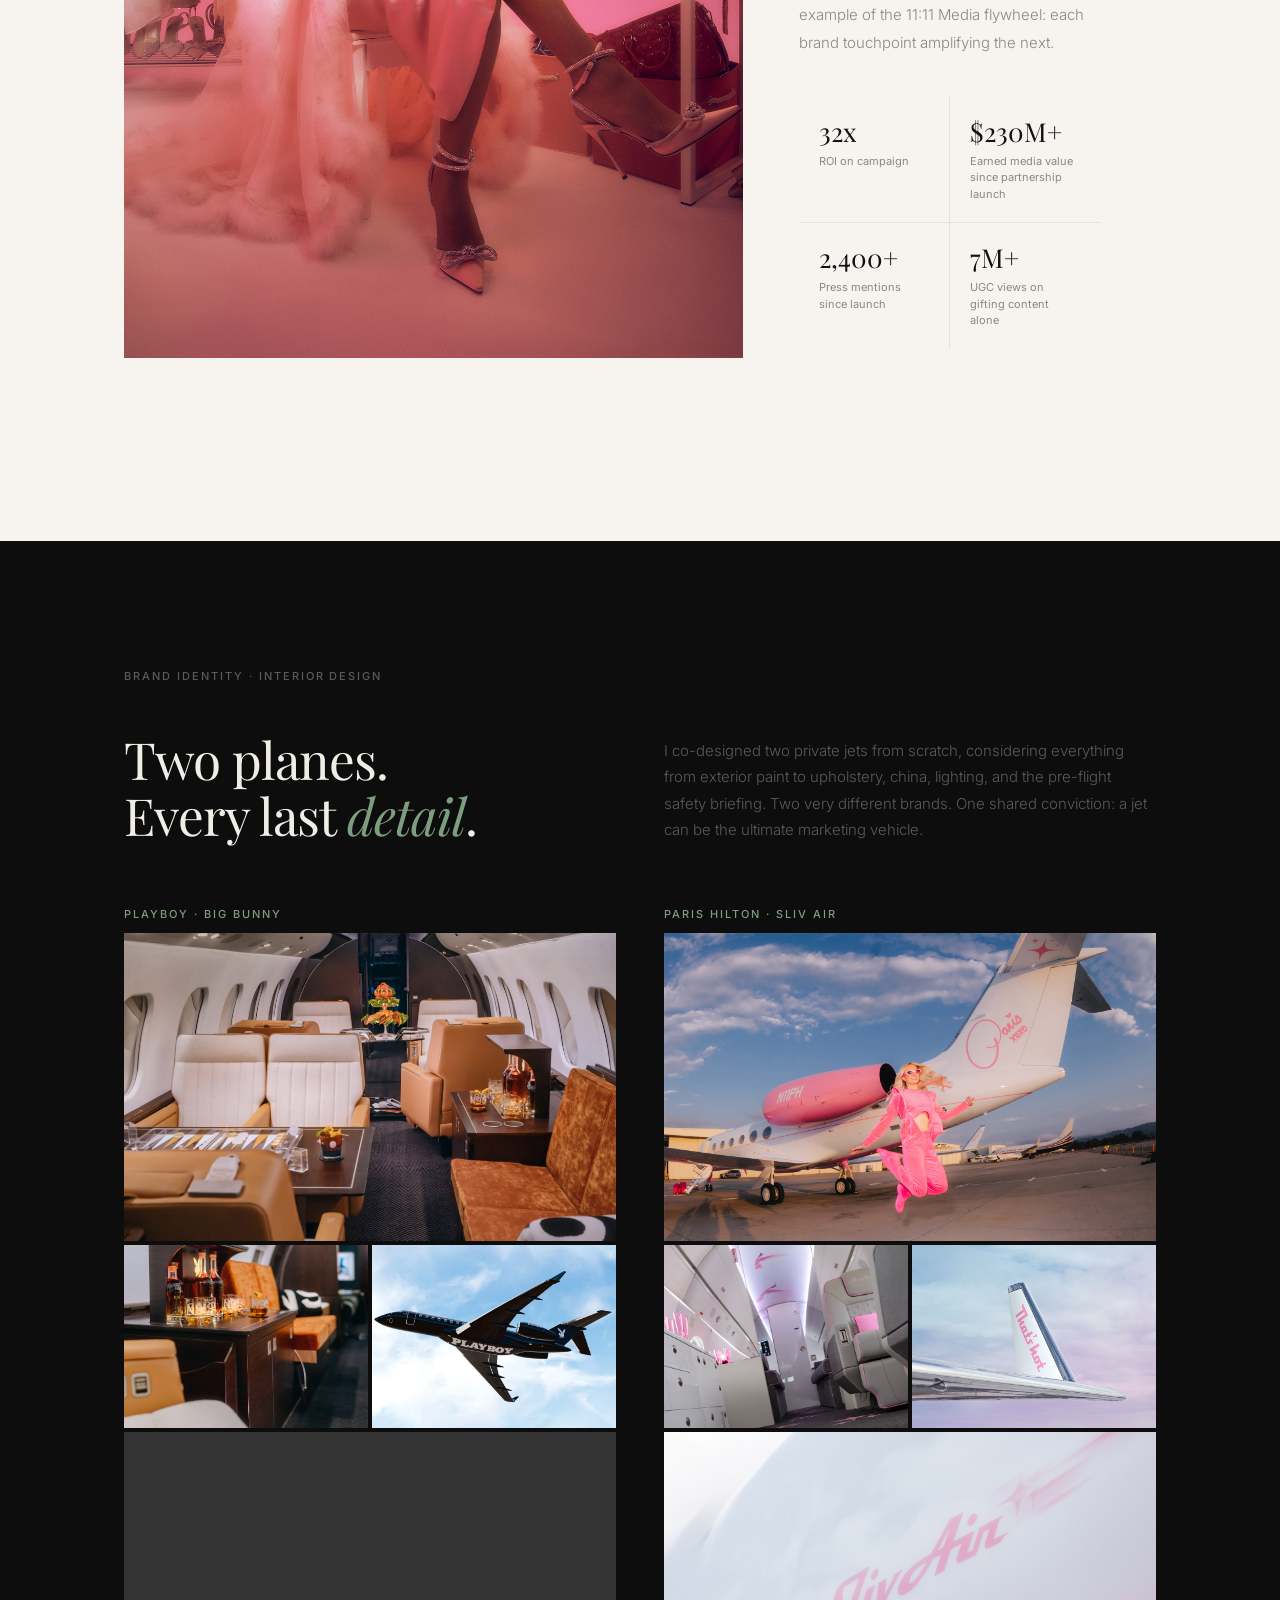
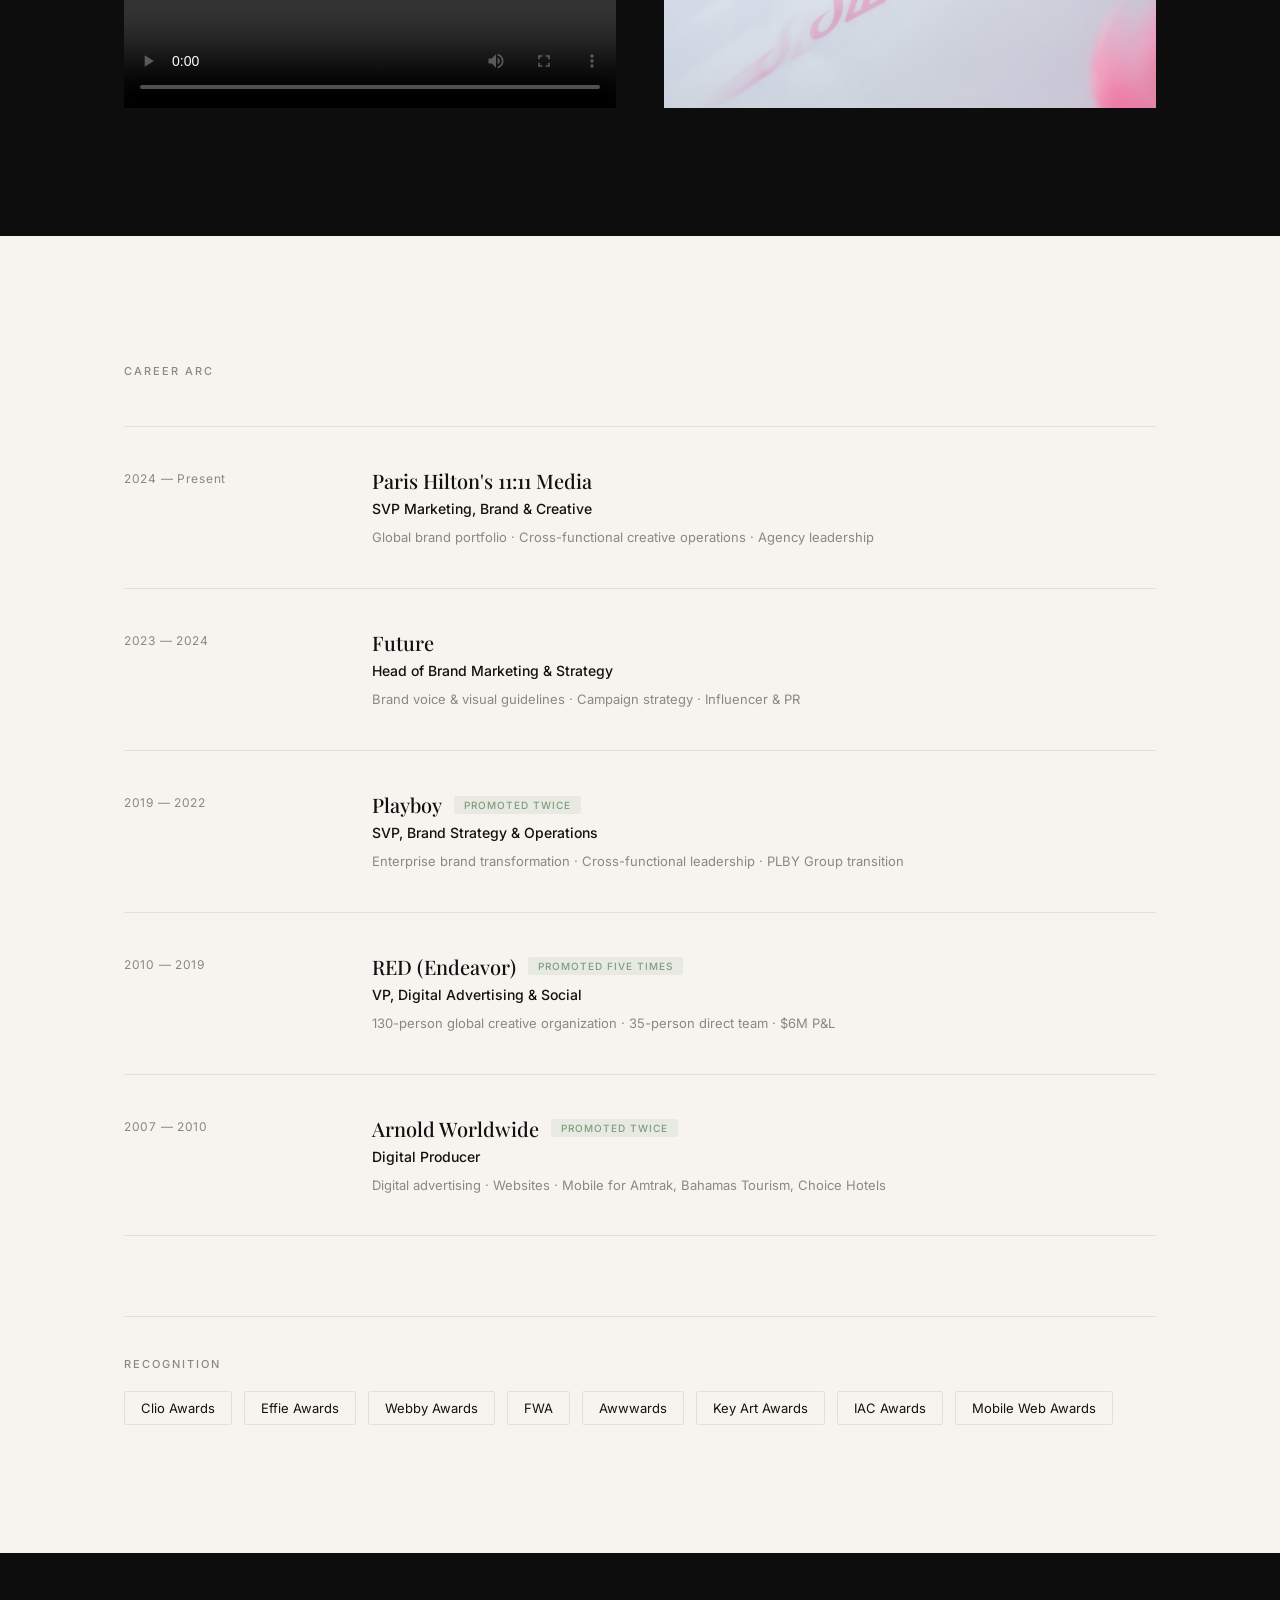
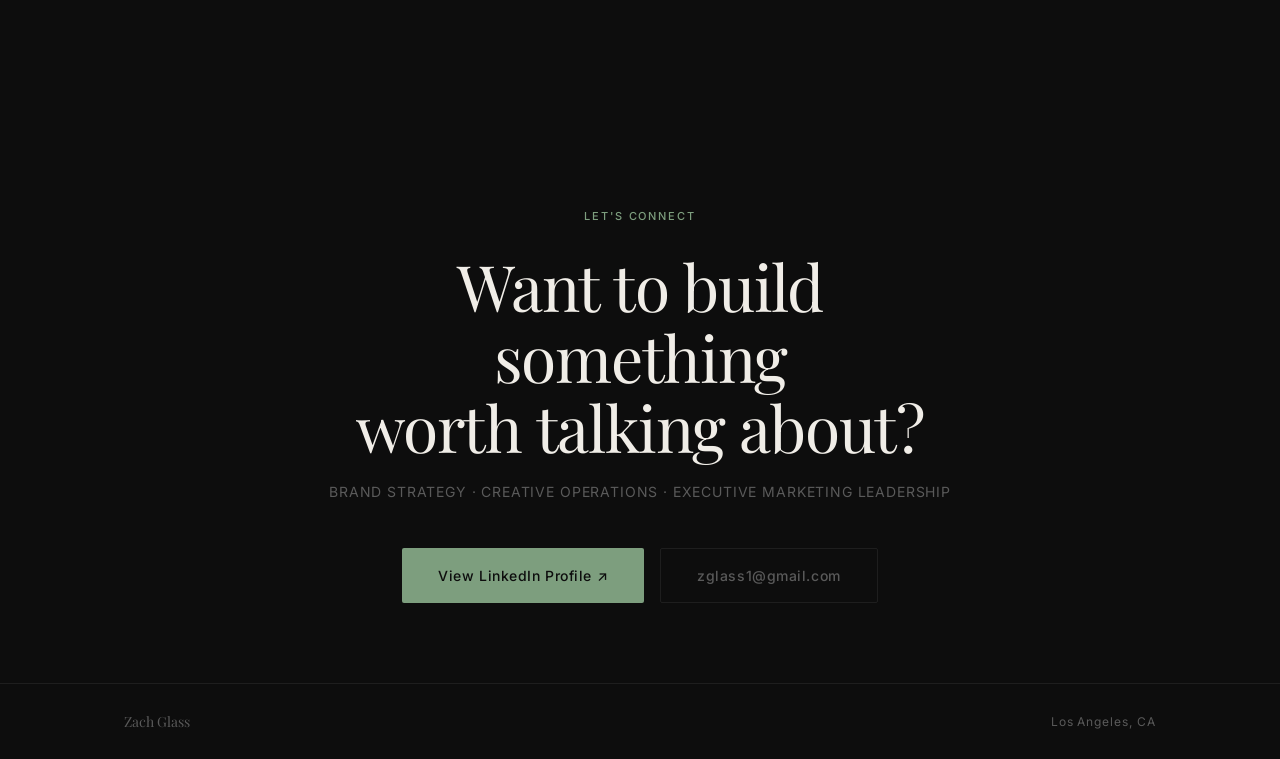
==== commit 0a237c0d: "Remove quotation marks from positioning quote" ====
--- a/portfolio.html
+++ b/portfolio.html
@@ -108,8 +108,8 @@
           <div class="positioning-block reveal">
             <p class="section-label">The throughline</p>
             <blockquote class="positioning-quote">
-              "Strategy without execution is theory.<br>
-              Execution without strategy is noise."
+              Strategy without execution is theory.<br>
+              Execution without strategy is noise.
             </blockquote>
             <p class="positioning-body">
               Across 18 years and five companies: from running a 35-person team at a global creative agency to running the cultural machine behind Paris Hilton, one thing has been constant: the ability to build systems that make great creative work happen reliably, at scale, without sacrificing quality.
